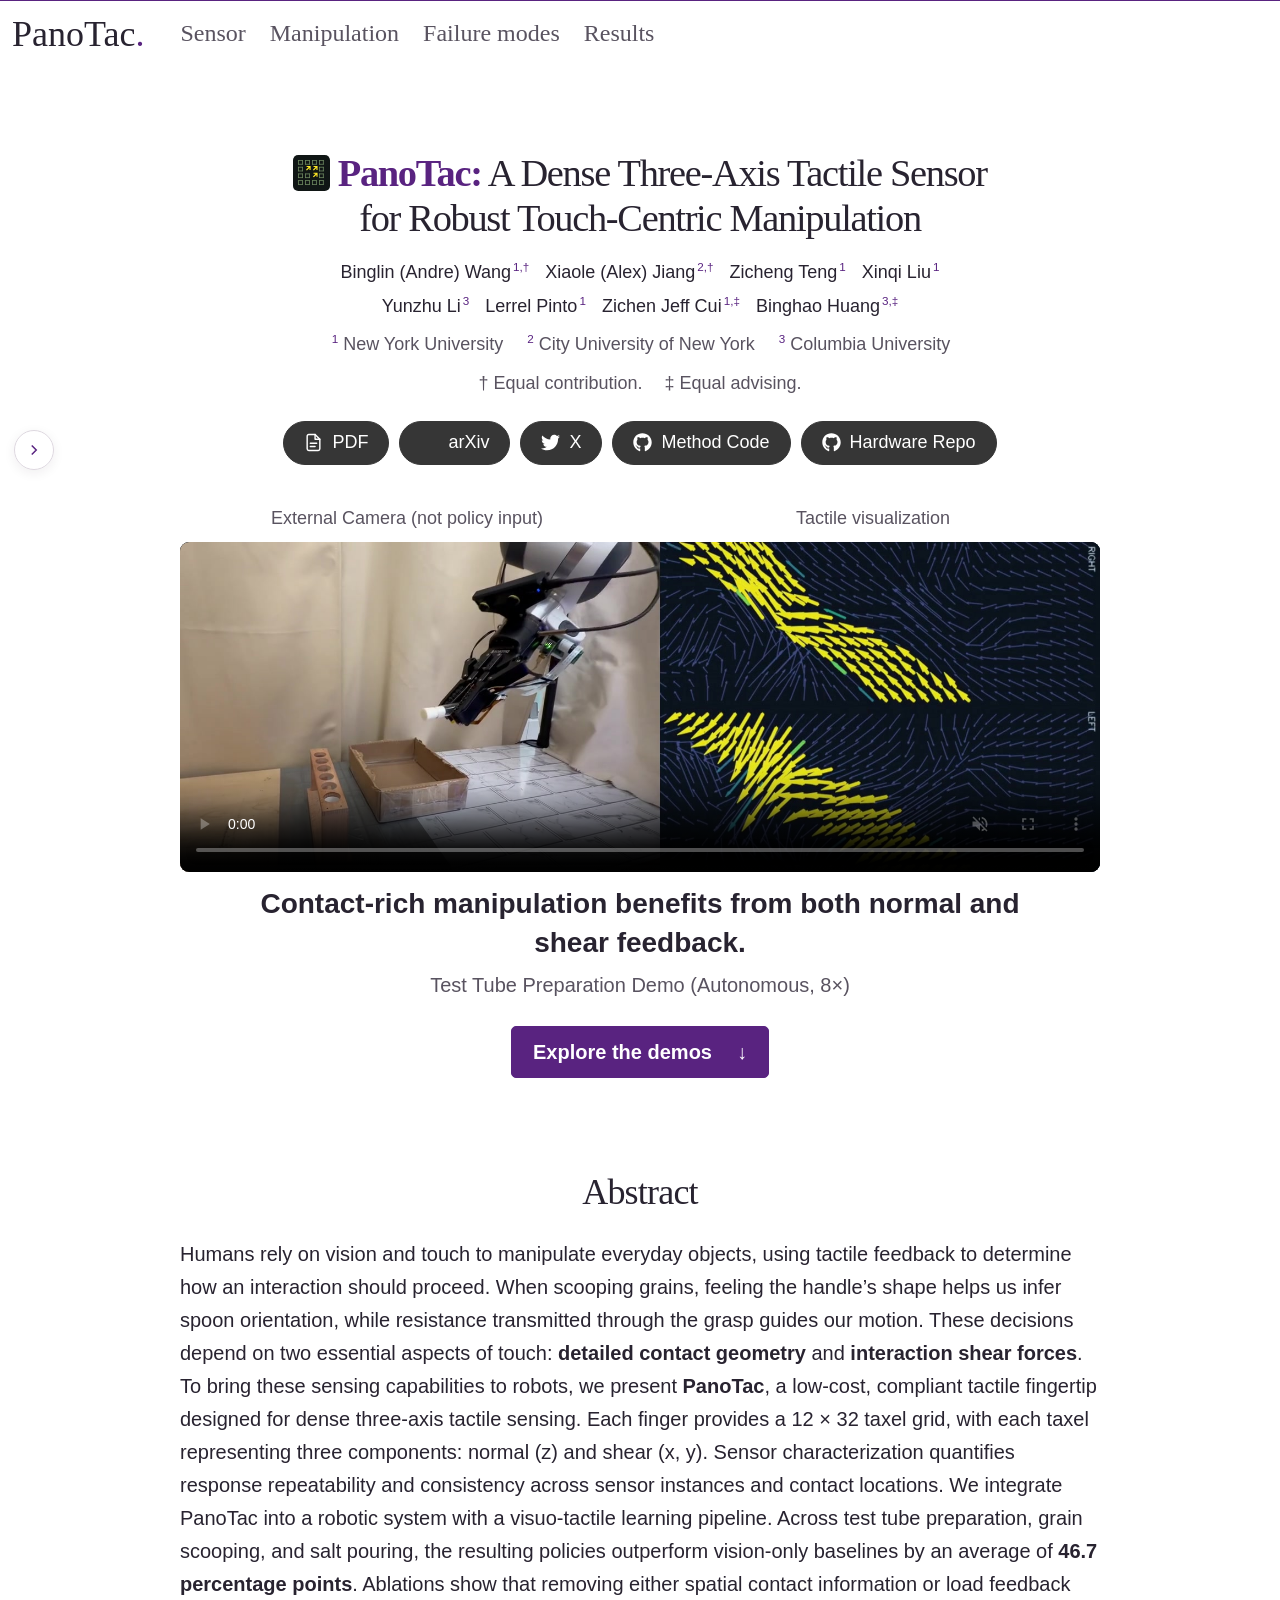
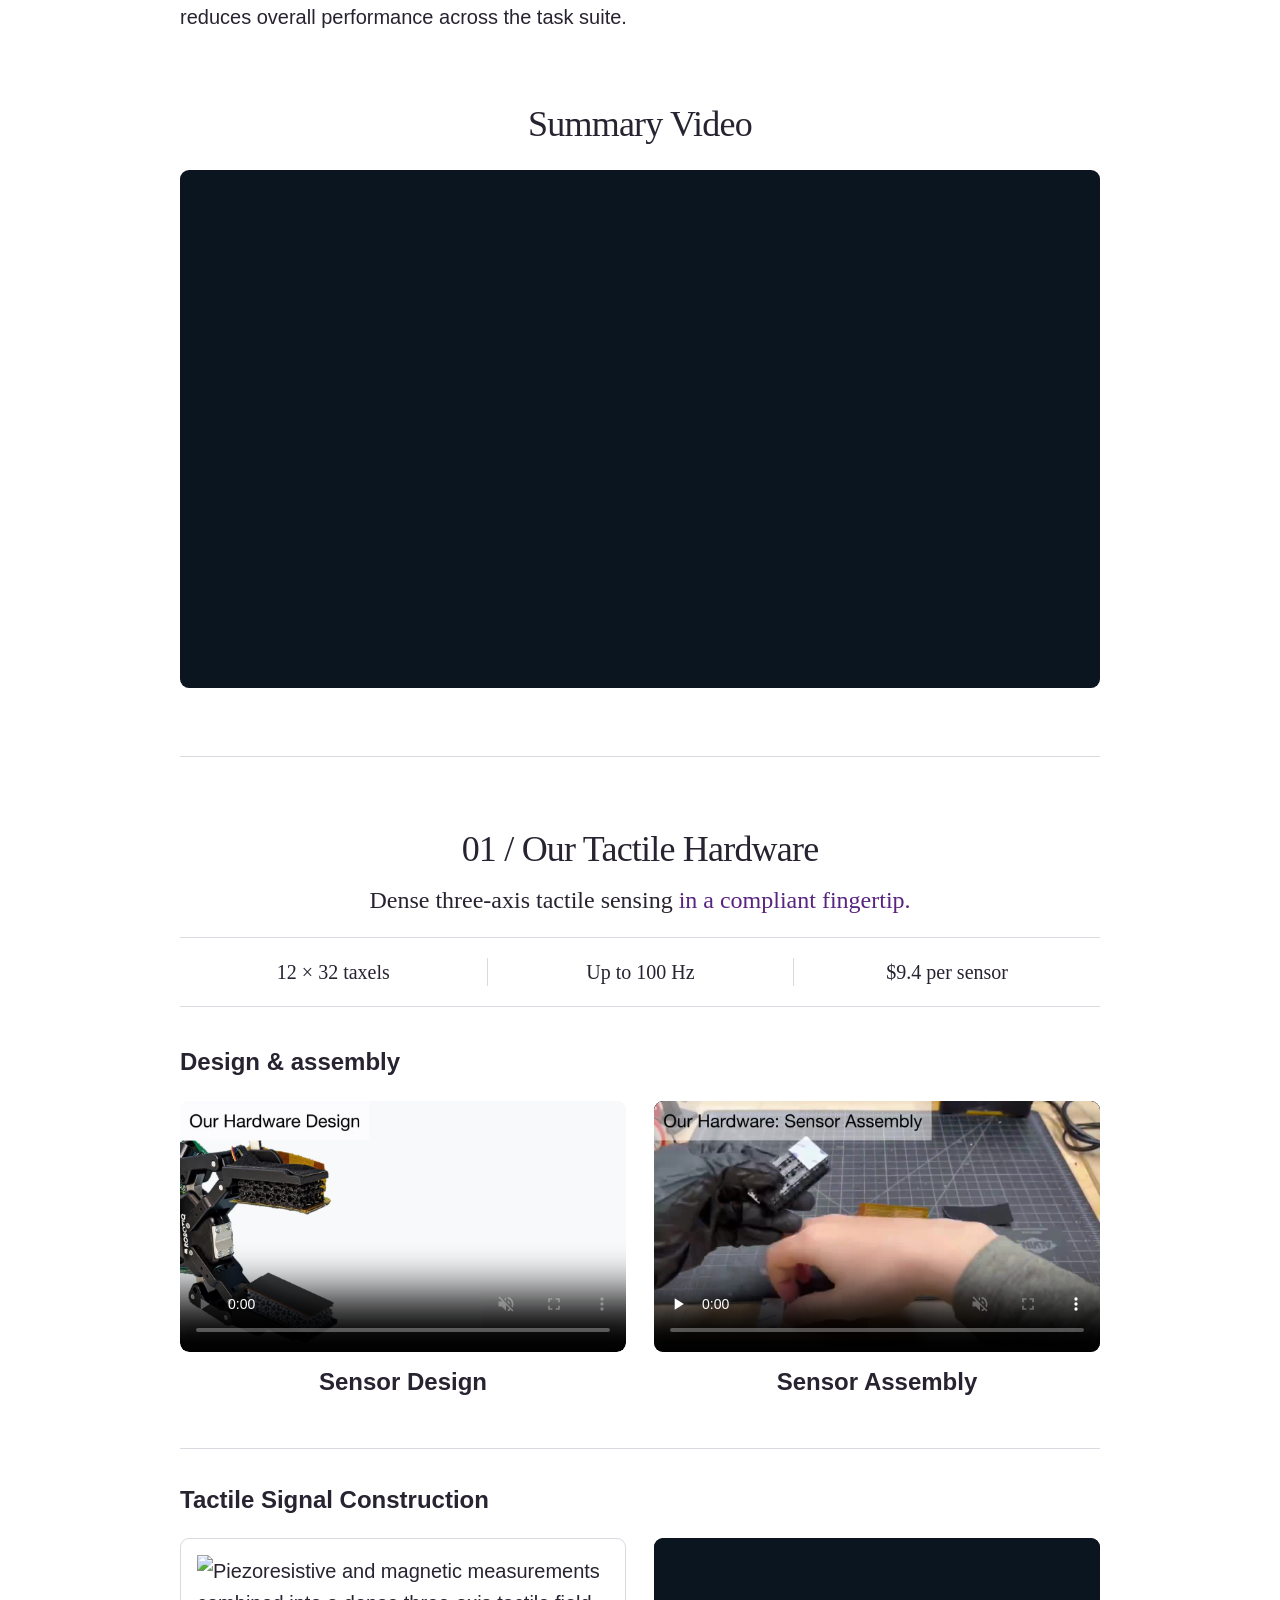
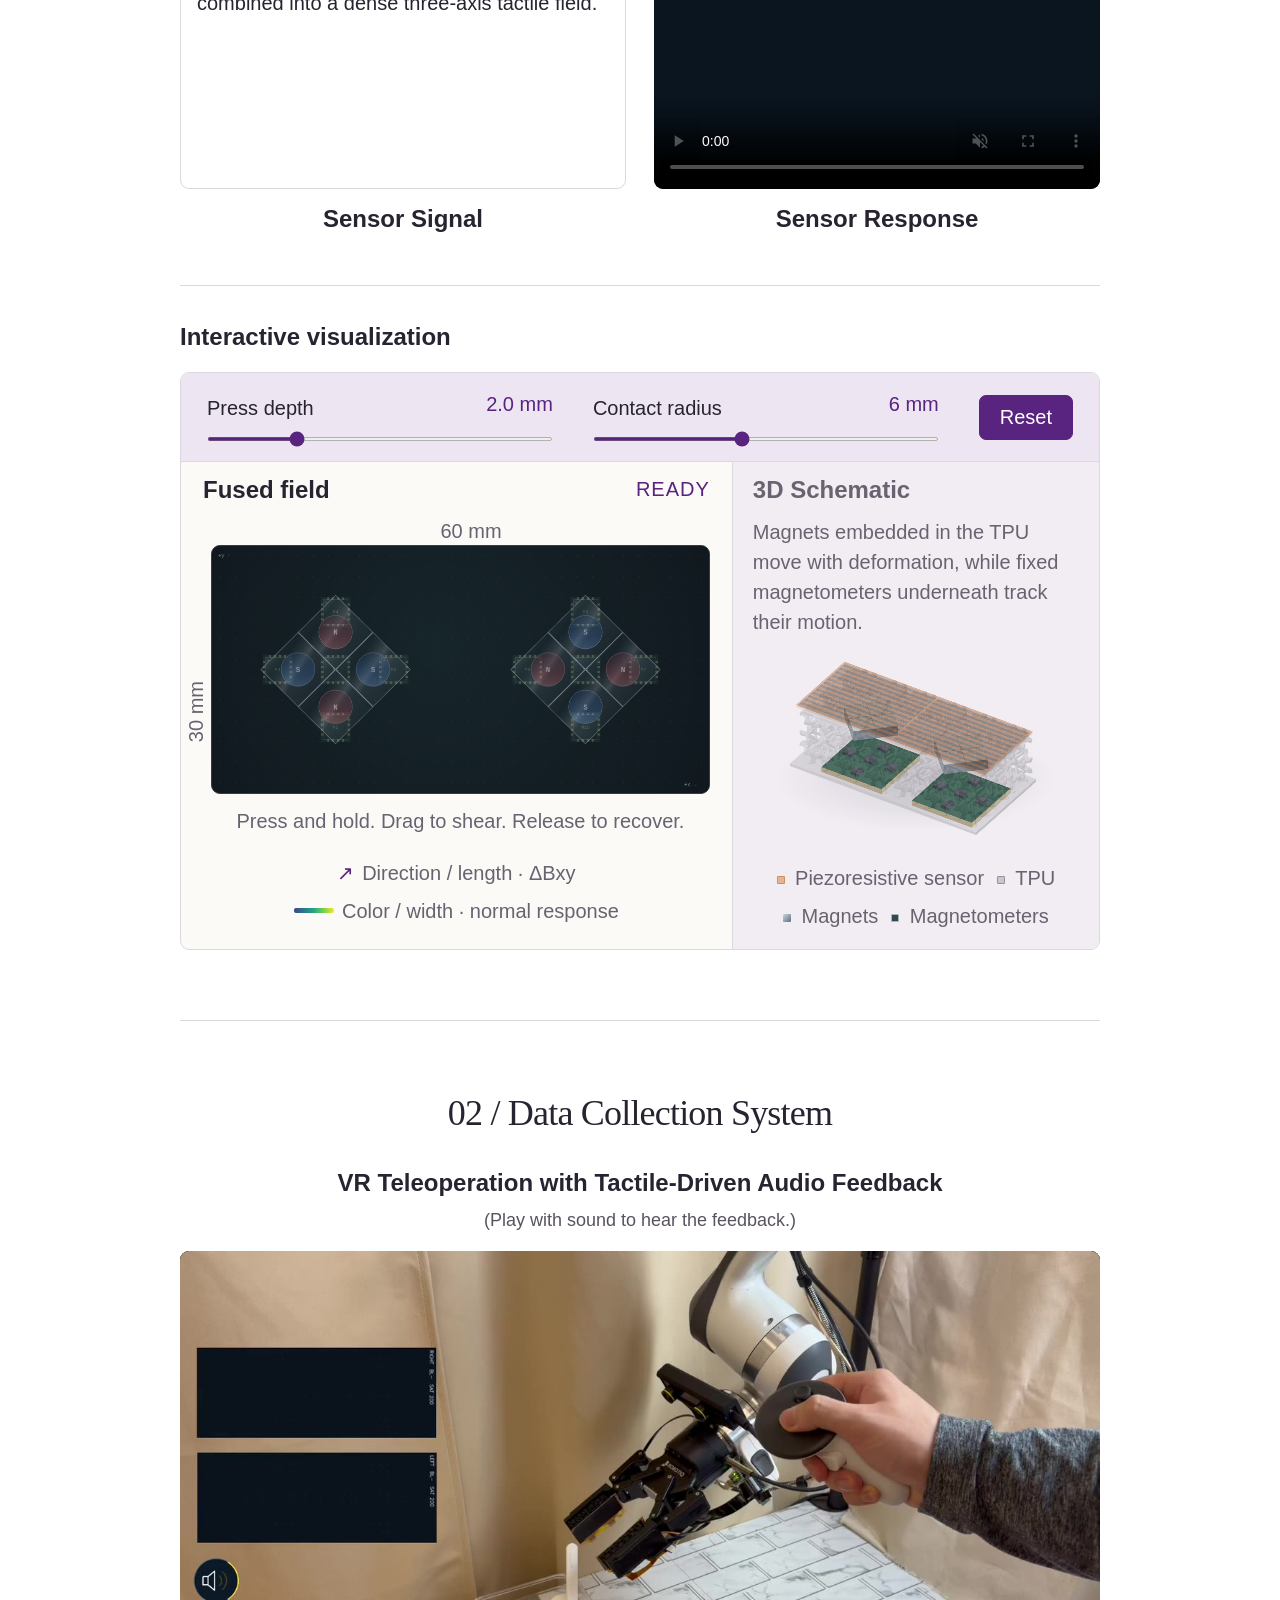
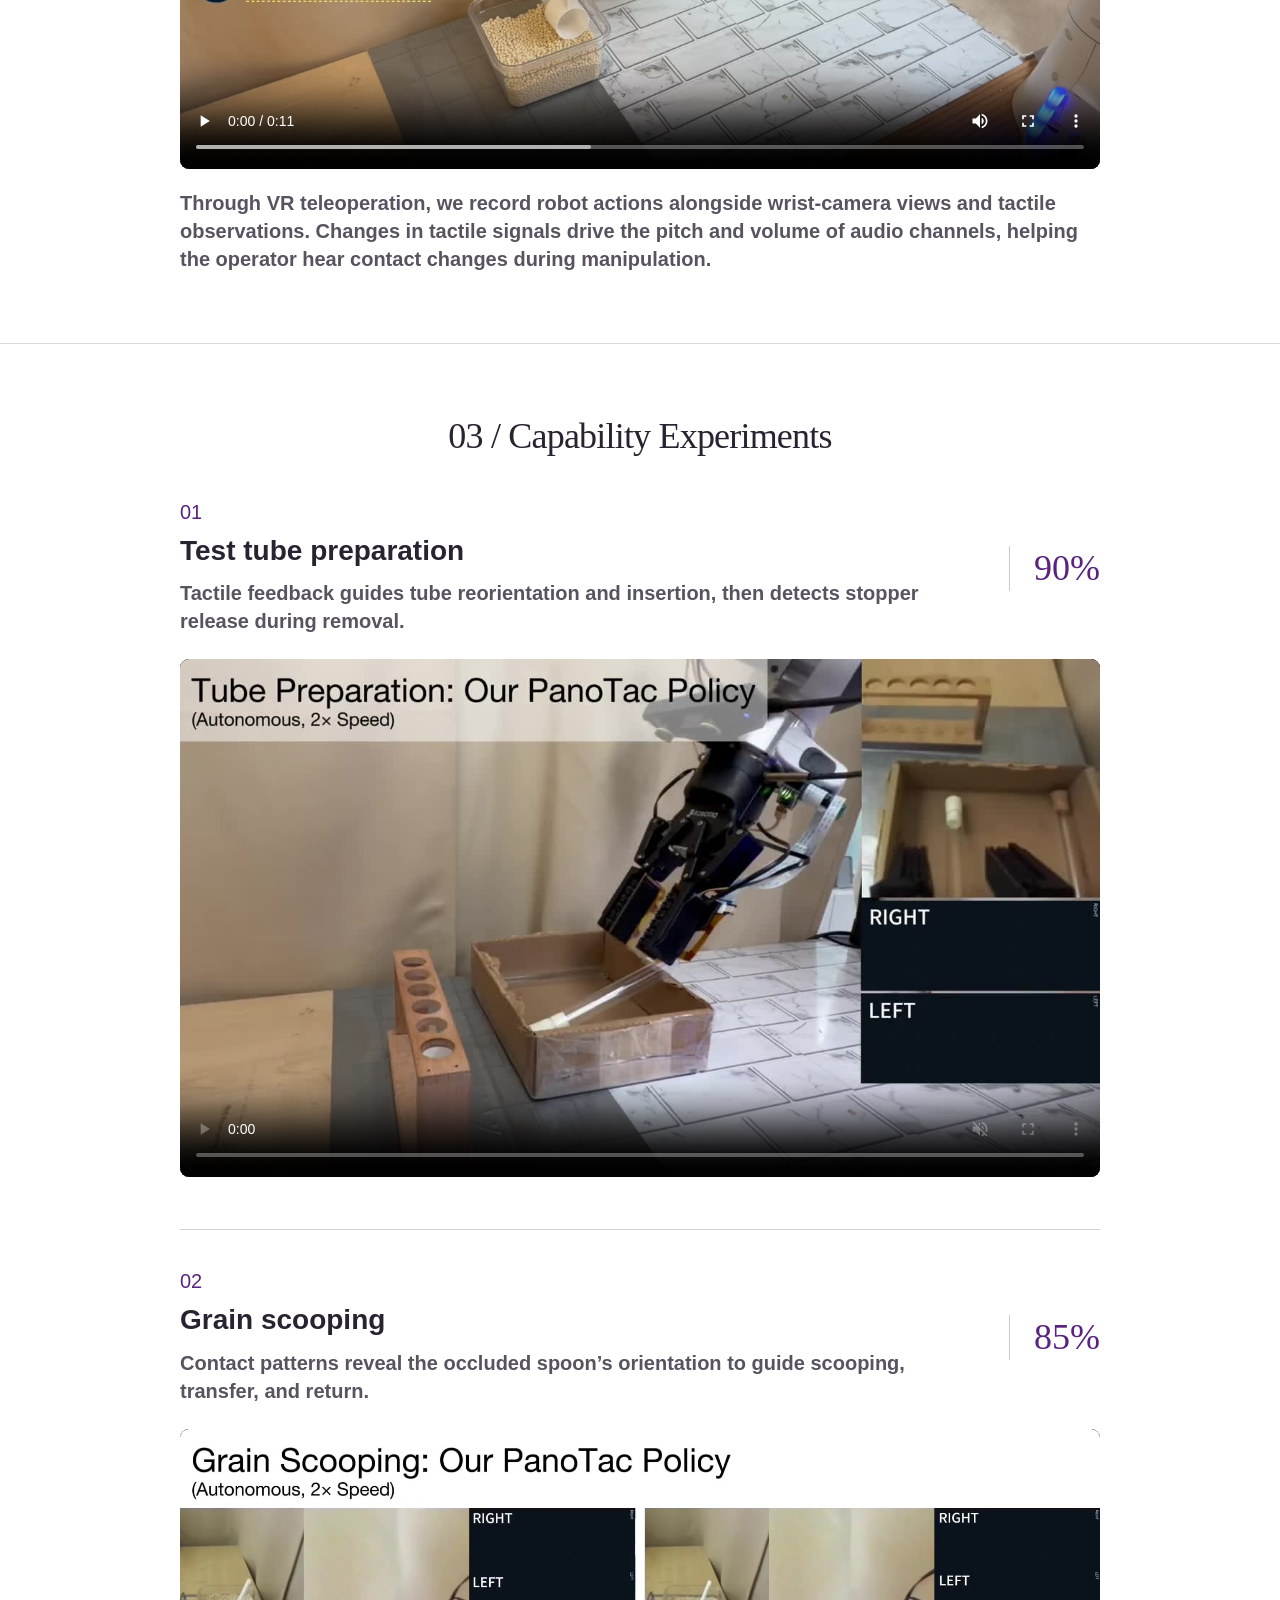
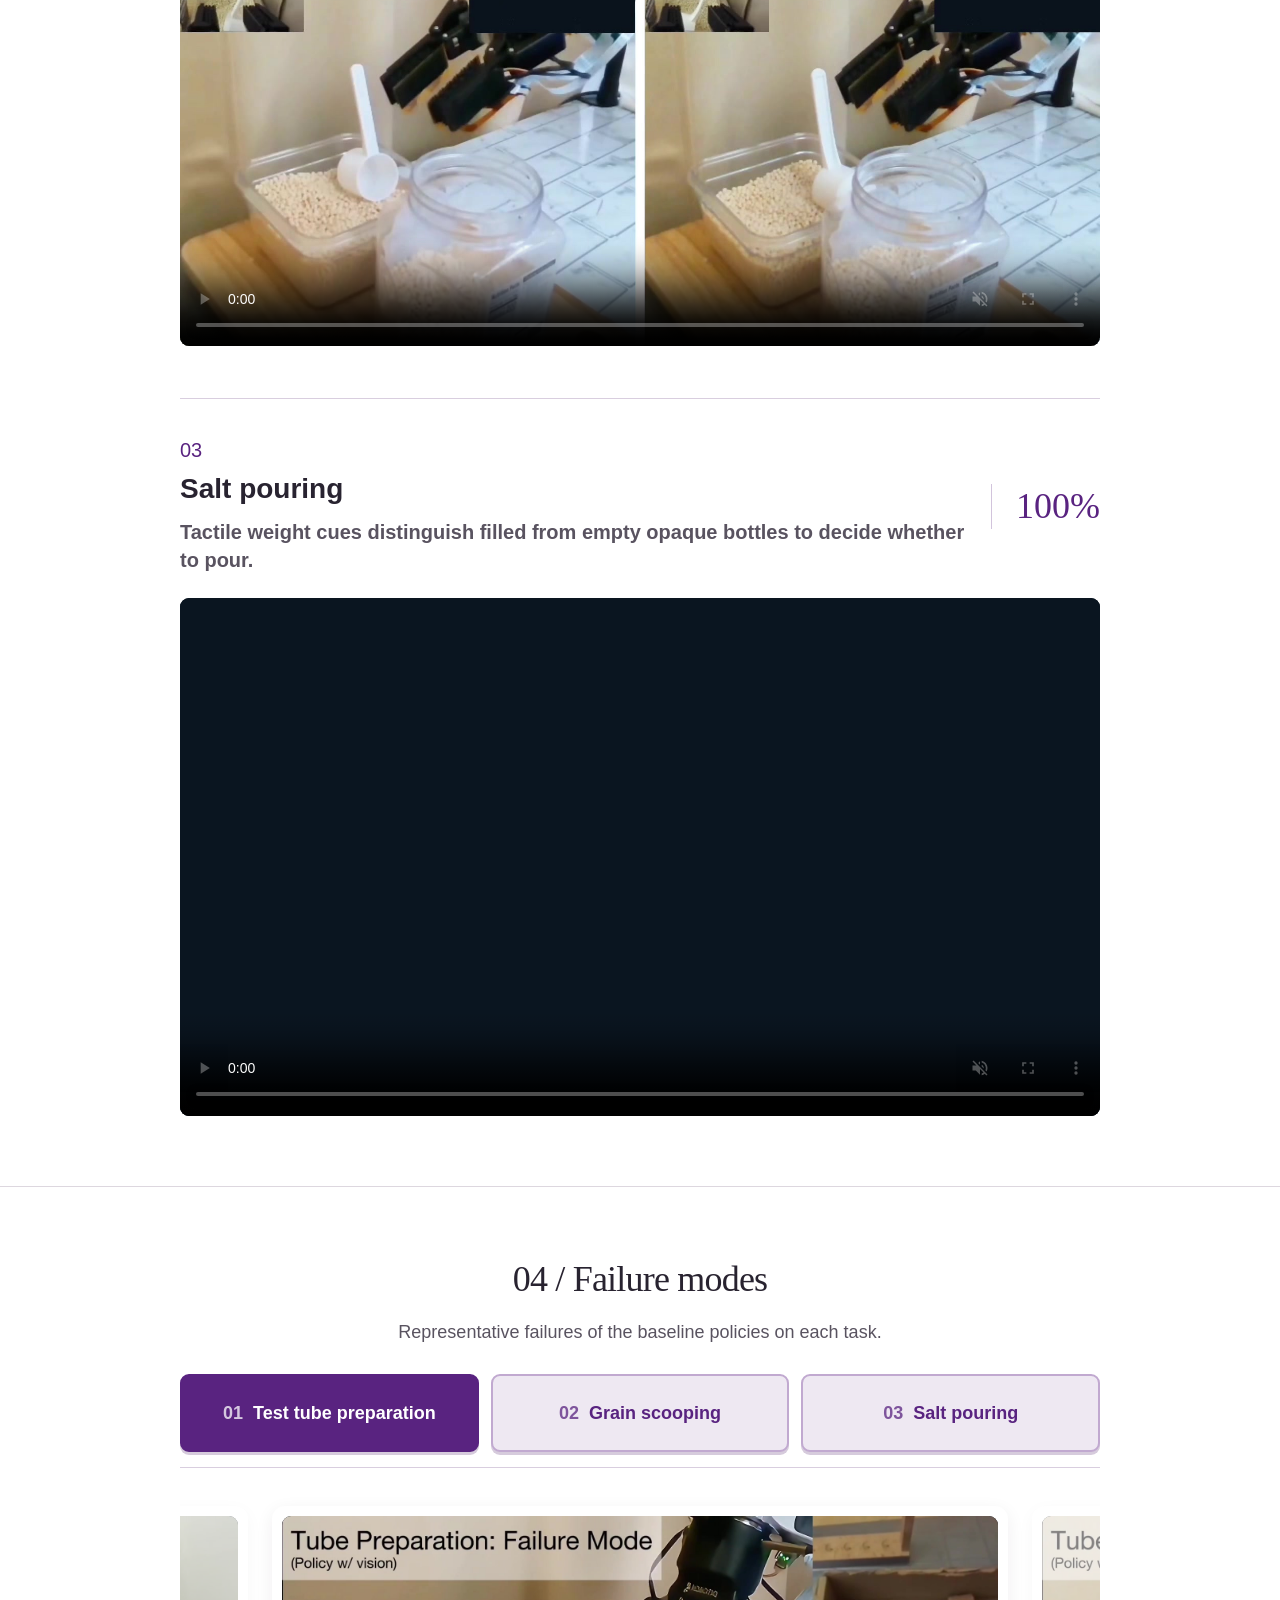
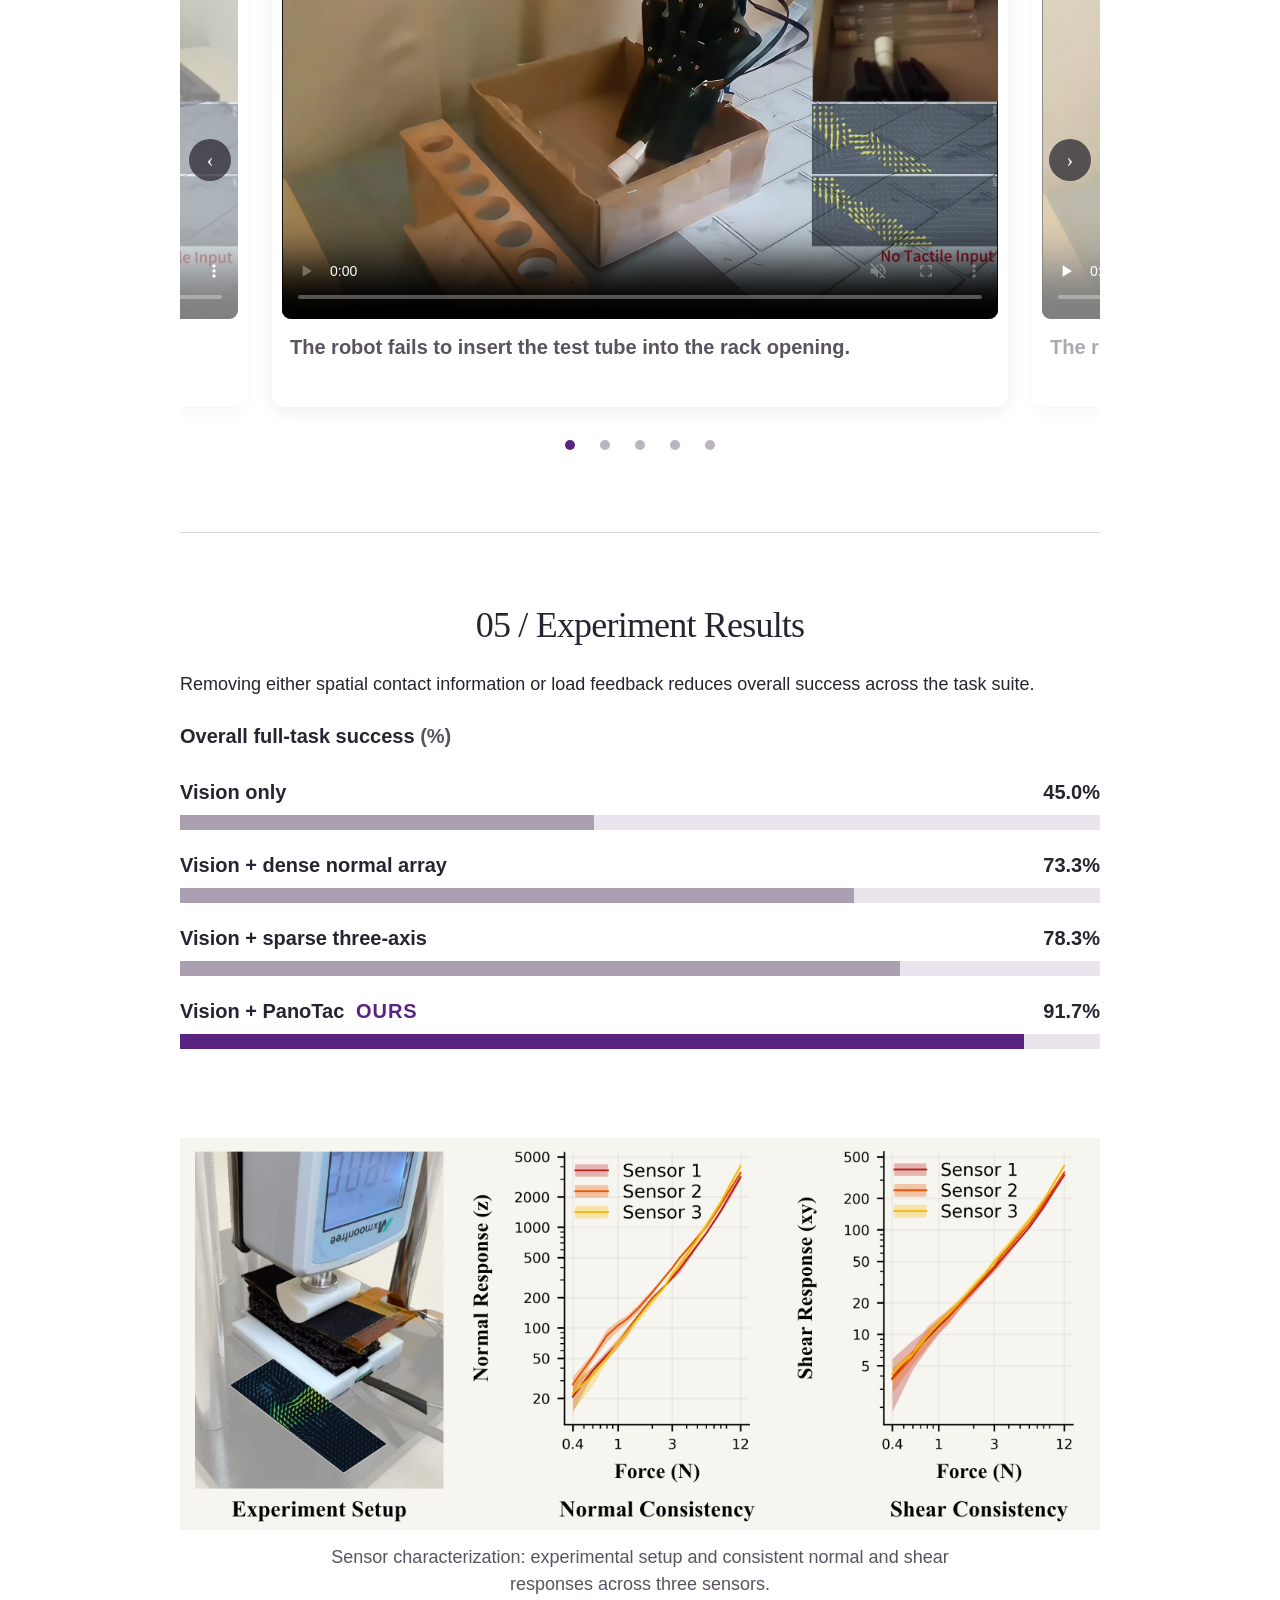
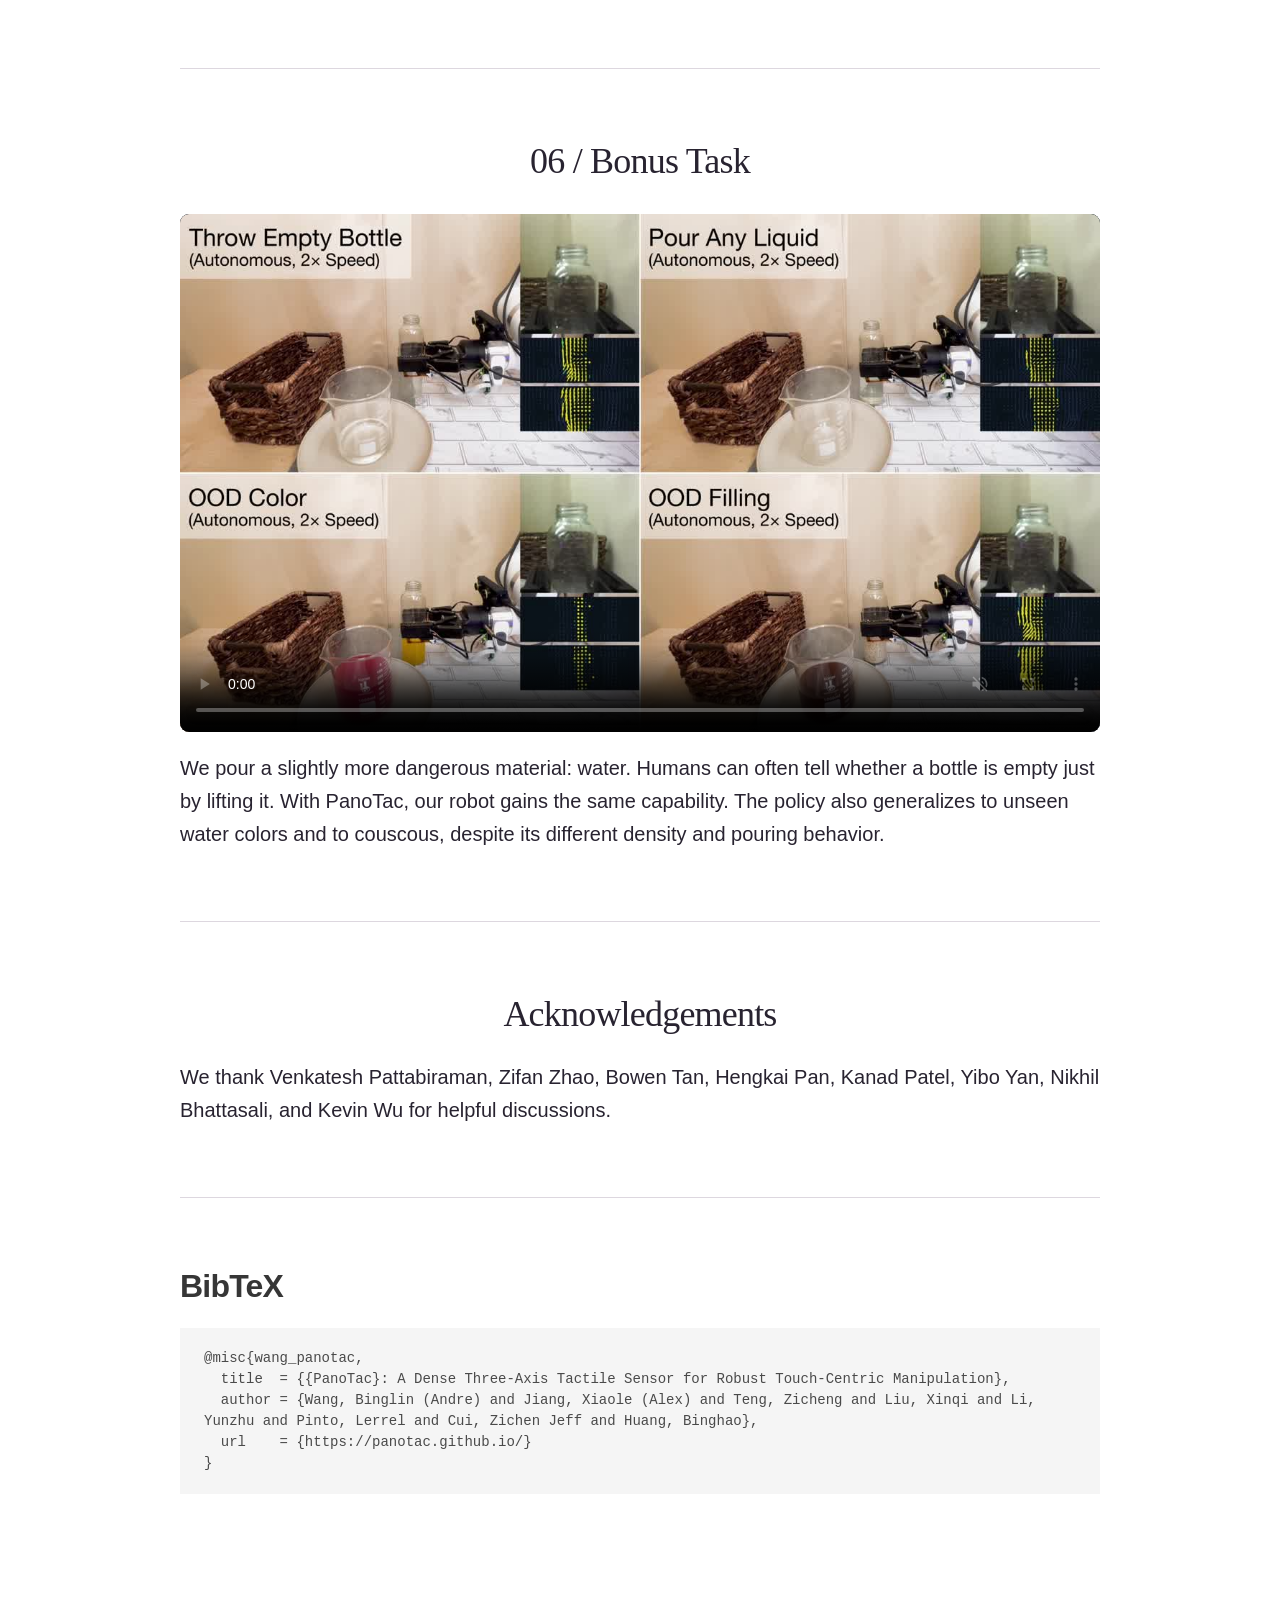
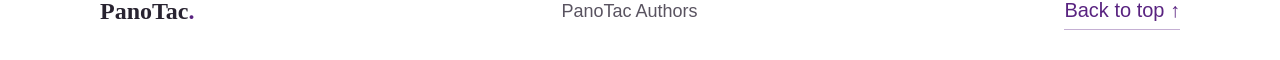
==== index.html @ bde72f95 "Rename Twitter button label to X" ====
<!doctype html>
<html lang="en">
<head>
  <meta charset="utf-8">
  <meta name="viewport" content="width=device-width, initial-scale=1">
  <meta name="description" content="PanoTac is a low-cost, compliant tactile fingertip that combines dense contact geometry with normal and shear feedback for touch-centric robotic manipulation.">
  <meta name="theme-color" content="#ffffff">
  <title>PanoTac — Dense Three-Axis Tactile Sensing</title>
  <link rel="icon" type="image/svg+xml" href="assets/images/panotac-logo.svg?v=grid-arrows-yellow-v2">
  <link rel="icon" type="image/png" sizes="32x32" href="assets/images/panotac-favicon-32.png?v=grid-arrows-yellow-v2">
  <link rel="icon" type="image/png" sizes="16x16" href="assets/images/panotac-favicon-16.png?v=grid-arrows-yellow-v2">
  <link rel="apple-touch-icon" sizes="180x180" href="assets/images/panotac-apple-touch-icon.png?v=grid-arrows-yellow-v2">
  <link rel="stylesheet" href="typography.css?v=paper-title-v3">
<link rel="stylesheet" href="styles.css?v=white-background-v2">
  <script src="script.js?v=carousel-loop-v1" defer></script>
  <link rel="stylesheet" href="https://cdn.jsdelivr.net/gh/jpswalsh/academicons@1/css/academicons.min.css">
  <style>
    .summary-video{padding-bottom:68px}
    .summary-video .section-heading{margin-bottom:23px}
    .summary-video iframe{display:block;width:100%;height:auto;aspect-ratio:1800/1012;border:0;border-radius:inherit}
    @media(max-width:640px){.summary-video{padding-bottom:45px}}
    .collection-video h3{text-align:center}
    .collection-sound-note{display:block;margin-top:7px;text-align:center}
    .sensor-card figcaption{font-size:var(--type-3);font-weight:700;text-align:center;color:var(--ink)}
    .authors a:hover{color:var(--purple);text-decoration:underline;text-underline-offset:3px}
    .acknowledgements-copy{margin-top:24px;line-height:1.65}
  </style>
</head>
<body>
<a class="skip-link" href="#main">Skip to content</a>
<header class="site-header">
  <nav class="nav-shell" aria-label="Main navigation">
    <a class="wordmark" href="#intro">PanoTac<span aria-hidden="true">.</span></a>
    <button class="nav-toggle" type="button" aria-label="Toggle navigation" aria-controls="nav-menu" aria-expanded="false"><span></span><span></span><span></span></button>
    <div class="nav-links" id="nav-menu"><a href="#sensor">Sensor</a><a href="#manipulation">Manipulation</a><a href="#failures">Failure modes</a><a href="#results">Results</a></div>
  </nav>
</header>
<button class="toc-toggle" type="button" aria-controls="page-toc" aria-expanded="false" aria-label="Show table of contents"><svg viewBox="0 0 24 24" width="18" height="18" fill="none" stroke="currentColor" stroke-width="2" aria-hidden="true"><path d="m9 6 6 6-6 6"/></svg></button>
<nav class="page-toc" id="page-toc" aria-label="On this page">
  <p class="toc-heading">On this page</p>
  <ul class="toc-sections">
    <li data-section="intro"><a href="#intro">Overview</a></li>
    <li data-section="summary-video"><a href="#summary-video">Summary Video</a></li>
    <li data-section="sensor"><a href="#sensor">Our Tactile Hardware</a><ul>
      <li><a href="#hardware-build">Design &amp; Assembly</a></li>
      <li><a href="#hardware-feedback">Tactile Signal Construction</a></li>
      <li><a href="#interactive-title">Interactive Visualization</a></li>
    </ul></li>
    <li data-section="data-collection"><a href="#data-collection">Data Collection</a></li>
    <li data-section="manipulation"><a href="#manipulation">Capability Experiments</a><ul>
      <li><a href="#tube-panel">Test Tube Preparation</a></li>
      <li><a href="#grain-panel">Grain Scooping</a></li>
      <li><a href="#salt-panel">Salt Pouring</a></li>
    </ul></li>
    <li data-section="failures"><a href="#failures">Failure Modes</a></li>
    <li data-section="results"><a href="#results">Experiment Results</a></li>
    <li data-section="bonus-task"><a href="#bonus-task">Bonus Task</a></li>
    <li data-section="acknowledgements"><a href="#acknowledgements">Acknowledgements</a></li>
    <li data-section="bibtex"><a href="#bibtex">BibTeX</a></li>
  </ul>
</nav>
<main id="main">
  <section id="intro" class="intro section-shell" aria-labelledby="paper-title">
    <h1 id="paper-title"><span class="paper-title-line"><span class="paper-brand"><img class="paper-title-logo" src="assets/images/panotac-logo.svg?v=grid-arrows-yellow-v2" alt="" width="56" height="56">PanoTac:</span> A Dense Three-Axis Tactile Sensor</span> <span class="paper-title-line">for Robust Touch-Centric Manipulation</span></h1>
    <div class="author-block">
      <p class="authors"><span><a href="https://www.linkedin.com/in/binglin-wang/" target="_blank" rel="noopener noreferrer">Binglin (Andre) Wang</a><sup>1,†</sup></span><span><a href="https://alex-xiaole-jiang.github.io/" target="_blank" rel="noopener noreferrer">Xiaole (Alex) Jiang</a><sup>2,†</sup></span><span><a href="https://zichengteng.github.io/" target="_blank" rel="noopener noreferrer">Zicheng Teng</a><sup>1</sup></span><span><a href="https://lucasliuxinqi.github.io/" target="_blank" rel="noopener noreferrer">Xinqi Liu</a><sup>1</sup></span><span class="author-row-break" aria-hidden="true"></span><span><a href="https://yunzhuli.github.io/" target="_blank" rel="noopener noreferrer">Yunzhu Li</a><sup>3</sup></span><span><a href="https://www.lerrelpinto.com/" target="_blank" rel="noopener noreferrer">Lerrel Pinto</a><sup>1</sup></span><span><a href="https://jeffcui.com/" target="_blank" rel="noopener noreferrer">Zichen Jeff Cui</a><sup>1,‡</sup></span><span><a href="https://binghao-huang.github.io/" target="_blank" rel="noopener noreferrer">Binghao Huang</a><sup>3,‡</sup></span></p>
      <div class="affiliations"><span><sup>1</sup> New York University</span><span><sup>2</sup> City University of New York</span><span><sup>3</sup> Columbia University</span></div>
      <p class="author-notes"><span>† Equal contribution.</span><span>‡ Equal advising.</span></p>
    </div>
    <nav class="paper-resources" aria-label="Paper and code resources">
      <a class="paper-resource" href="assets/papers/panotac.pdf" target="_blank" rel="noopener noreferrer" data-resource="pdf"><svg viewBox="0 0 24 24" fill="none" stroke="currentColor" stroke-width="1.8" stroke-linecap="round" stroke-linejoin="round" aria-hidden="true"><path d="M14 2H6a2 2 0 0 0-2 2v16a2 2 0 0 0 2 2h12a2 2 0 0 0 2-2V8z"/><path d="M14 2v6h6M8 13h8M8 17h6"/></svg><span>PDF</span></a>
      <a class="paper-resource" href="https://arxiv.org/abs/2611.03520" target="_blank" rel="noopener noreferrer" data-resource="arxiv"><i class="ai ai-arxiv" aria-hidden="true"></i><span>arXiv</span></a>
      <span class="paper-resource" role="link" aria-disabled="true" data-resource="twitter" title="Coming soon"><svg class="svg-inline--fa fa-twitter fa-w-16" aria-hidden="true" focusable="false" data-prefix="fab" data-icon="twitter" role="img" xmlns="http://www.w3.org/2000/svg" viewBox="0 0 512 512" data-fa-i2svg=""><path fill="currentColor" d="M459.37 151.716c.325 4.548.325 9.097.325 13.645 0 138.72-105.583 298.558-298.558 298.558-59.452 0-114.68-17.219-161.137-47.106 8.447.974 16.568 1.299 25.34 1.299 49.055 0 94.213-16.568 130.274-44.832-46.132-.975-84.792-31.188-98.112-72.772 6.498.974 12.995 1.624 19.818 1.624 9.421 0 18.843-1.3 27.614-3.573-48.081-9.747-84.143-51.98-84.143-102.985v-1.299c13.969 7.797 30.214 12.67 47.431 13.319-28.264-18.843-46.781-51.005-46.781-87.391 0-19.492 5.197-37.36 14.294-52.954 51.655 63.675 129.3 105.258 216.365 109.807-1.624-7.797-2.599-15.918-2.599-24.04 0-57.828 46.782-104.934 104.934-104.934 30.213 0 57.502 12.67 76.67 33.137 23.715-4.548 46.456-13.32 66.599-25.34-7.798 24.366-24.366 44.833-46.132 57.827 21.117-2.273 41.584-8.122 60.426-16.243-14.292 20.791-32.161 39.308-52.628 54.253z"></path></svg><span>X</span></span>
      <span class="paper-resource" role="link" aria-disabled="true" data-resource="method" title="Coming soon"><svg class="svg-inline--fa fa-github fa-w-16" aria-hidden="true" focusable="false" data-prefix="fab" data-icon="github" role="img" xmlns="http://www.w3.org/2000/svg" viewBox="0 0 496 512" data-fa-i2svg=""><path fill="currentColor" d="M165.9 397.4c0 2-2.3 3.6-5.2 3.6-3.3.3-5.6-1.3-5.6-3.6 0-2 2.3-3.6 5.2-3.6 3-.3 5.6 1.3 5.6 3.6zm-31.1-4.5c-.7 2 1.3 4.3 4.3 4.9 2.6 1 5.6 0 6.2-2s-1.3-4.3-4.3-5.2c-2.6-.7-5.5.3-6.2 2.3zm44.2-1.7c-2.9.7-4.9 2.6-4.6 4.9.3 2 2.9 3.3 5.9 2.6 2.9-.7 4.9-2.6 4.6-4.6-.3-1.9-3-3.2-5.9-2.9zM244.8 8C106.1 8 0 113.3 0 252c0 110.9 69.8 205.8 169.5 239.2 12.8 2.3 17.3-5.6 17.3-12.1 0-6.2-.3-40.4-.3-61.4 0 0-70 15-84.7-29.8 0 0-11.4-29.1-27.8-36.6 0 0-22.9-15.7 1.6-15.4 0 0 24.9 2 38.6 25.8 21.9 38.6 58.6 27.5 72.9 20.9 2.3-16 8.8-27.1 16-33.7-55.9-6.2-112.3-14.3-112.3-110.5 0-27.5 7.6-41.3 23.6-58.9-2.6-6.5-11.1-33.3 2.6-67.9 20.9-6.5 69 27 69 27 20-5.6 41.5-8.5 62.8-8.5s42.8 2.9 62.8 8.5c0 0 48.1-33.6 69-27 13.7 34.7 5.2 61.4 2.6 67.9 16 17.7 25.8 31.5 25.8 58.9 0 96.5-58.9 104.2-114.8 110.5 9.2 7.9 17 22.9 17 46.4 0 33.7-.3 75.4-.3 83.6 0 6.5 4.6 14.4 17.3 12.1C428.2 457.8 496 362.9 496 252 496 113.3 383.5 8 244.8 8zM97.2 352.9c-1.3 1-1 3.3.7 5.2 1.6 1.6 3.9 2.3 5.2 1 1.3-1 1-3.3-.7-5.2-1.6-1.6-3.9-2.3-5.2-1zm-10.8-8.1c-.7 1.3.3 2.9 2.3 3.9 1.6 1 3.6.7 4.3-.7.7-1.3-.3-2.9-2.3-3.9-2-.6-3.6-.3-4.3.7zm32.4 35.6c-1.6 1.3-1 4.3 1.3 6.2 2.3 2.3 5.2 2.6 6.5 1 1.3-1.3.7-4.3-1.3-6.2-2.2-2.3-5.2-2.6-6.5-1zm-11.4-14.7c-1.6 1-1.6 3.6 0 5.9 1.6 2.3 4.3 3.3 5.6 2.3 1.6-1.3 1.6-3.9 0-6.2-1.4-2.3-4-3.3-5.6-2z"></path></svg><span>Method Code</span></span>
      <span class="paper-resource" role="link" aria-disabled="true" data-resource="hardware" title="Coming soon"><svg class="svg-inline--fa fa-github fa-w-16" aria-hidden="true" focusable="false" data-prefix="fab" data-icon="github" role="img" xmlns="http://www.w3.org/2000/svg" viewBox="0 0 496 512" data-fa-i2svg=""><path fill="currentColor" d="M165.9 397.4c0 2-2.3 3.6-5.2 3.6-3.3.3-5.6-1.3-5.6-3.6 0-2 2.3-3.6 5.2-3.6 3-.3 5.6 1.3 5.6 3.6zm-31.1-4.5c-.7 2 1.3 4.3 4.3 4.9 2.6 1 5.6 0 6.2-2s-1.3-4.3-4.3-5.2c-2.6-.7-5.5.3-6.2 2.3zm44.2-1.7c-2.9.7-4.9 2.6-4.6 4.9.3 2 2.9 3.3 5.9 2.6 2.9-.7 4.9-2.6 4.6-4.6-.3-1.9-3-3.2-5.9-2.9zM244.8 8C106.1 8 0 113.3 0 252c0 110.9 69.8 205.8 169.5 239.2 12.8 2.3 17.3-5.6 17.3-12.1 0-6.2-.3-40.4-.3-61.4 0 0-70 15-84.7-29.8 0 0-11.4-29.1-27.8-36.6 0 0-22.9-15.7 1.6-15.4 0 0 24.9 2 38.6 25.8 21.9 38.6 58.6 27.5 72.9 20.9 2.3-16 8.8-27.1 16-33.7-55.9-6.2-112.3-14.3-112.3-110.5 0-27.5 7.6-41.3 23.6-58.9-2.6-6.5-11.1-33.3 2.6-67.9 20.9-6.5 69 27 69 27 20-5.6 41.5-8.5 62.8-8.5s42.8 2.9 62.8 8.5c0 0 48.1-33.6 69-27 13.7 34.7 5.2 61.4 2.6 67.9 16 17.7 25.8 31.5 25.8 58.9 0 96.5-58.9 104.2-114.8 110.5 9.2 7.9 17 22.9 17 46.4 0 33.7-.3 75.4-.3 83.6 0 6.5 4.6 14.4 17.3 12.1C428.2 457.8 496 362.9 496 252 496 113.3 383.5 8 244.8 8zM97.2 352.9c-1.3 1-1 3.3.7 5.2 1.6 1.6 3.9 2.3 5.2 1 1.3-1 1-3.3-.7-5.2-1.6-1.6-3.9-2.3-5.2-1zm-10.8-8.1c-.7 1.3.3 2.9 2.3 3.9 1.6 1 3.6.7 4.3-.7.7-1.3-.3-2.9-2.3-3.9-2-.6-3.6-.3-4.3.7zm32.4 35.6c-1.6 1.3-1 4.3 1.3 6.2 2.3 2.3 5.2 2.6 6.5 1 1.3-1.3.7-4.3-1.3-6.2-2.2-2.3-5.2-2.6-6.5-1zm-11.4-14.7c-1.6 1-1.6 3.6 0 5.9 1.6 2.3 4.3 3.3 5.6 2.3 1.6-1.3 1.6-3.9 0-6.2-1.4-2.3-4-3.3-5.6-2z"></path></svg><span>Hardware Repo</span></span>
    </nav>
    <figure class="hero-figure" aria-labelledby="teaser-intro">
      <div class="teaser-panel-labels"><span>External Camera (not policy input)</span><span>Tactile visualization</span></div>
      <div class="video-frame teaser-video">
        <video id="hero-video" controls muted playsinline preload="metadata" poster="assets/images/teaser-four-rollouts.jpg?v=release-rollout-source2-v5" aria-label="Four consecutive autonomous test tube rollouts at 8× speed, with external phone footage, Right PanoTac on top, and Left PanoTac below" aria-describedby="teaser-caption"><source src="assets/videos/teaser-four-rollouts.mp4?v=speed-8x-v1" type="video/mp4">Your browser does not support video. <a href="assets/videos/teaser-four-rollouts.mp4?v=speed-8x-v1">Download the four-rollout teaser.</a></video>
      </div>
      <figcaption id="teaser-caption"><span id="teaser-intro" class="teaser-intro">Contact-rich manipulation benefits from both normal and shear feedback.</span><span class="teaser-demo-label">Test Tube Preparation Demo (Autonomous, 8×)</span></figcaption>
    </figure>
    <div class="resource-links"><a class="button button-primary" href="#manipulation">Explore the demos <span aria-hidden="true">↓</span></a></div>
  </section>

  <section class="abstract section-shell" aria-labelledby="abstract-title">
    <div class="reading-column"><h2 id="abstract-title">Abstract</h2><p>Humans rely on vision and touch to manipulate everyday objects, using tactile feedback to determine how an interaction should proceed. When scooping grains, feeling the handle’s shape helps us infer spoon orientation, while resistance transmitted through the grasp guides our motion. These decisions depend on two essential aspects of touch: <strong>detailed contact geometry</strong> and <strong>interaction shear forces</strong>. To bring these sensing capabilities to robots, we present <strong>PanoTac</strong>, a low-cost, compliant tactile fingertip designed for dense three-axis tactile sensing. Each finger provides a 12 × 32 taxel grid, with each taxel representing three components: normal (z) and shear (x, y). Sensor characterization quantifies response repeatability and consistency across sensor instances and contact locations. We integrate PanoTac into a robotic system with a visuo-tactile learning pipeline. Across test tube preparation, grain scooping, and salt pouring, the resulting policies outperform vision-only baselines by an average of <strong>46.7 percentage points</strong>. Ablations show that removing either spatial contact information or load feedback reduces overall performance across the task suite.</p></div>
  </section>

  <section id="summary-video" class="summary-video section-shell" aria-labelledby="summary-video-title">
    <div class="section-heading"><h2 id="summary-video-title">Summary Video</h2></div>
    <div class="video-frame">
      <iframe src="https://www.youtube.com/embed/VKDYR6OSkK4?autoplay=0" title="PanoTac — Summary Video" width="1800" height="1012" loading="lazy" allow="accelerometer; clipboard-write; encrypted-media; gyroscope; picture-in-picture; web-share" referrerpolicy="strict-origin-when-cross-origin" allowfullscreen></iframe>
    </div>
  </section>

  <section id="sensor" class="section-shell chapter" aria-labelledby="sensor-title">
    <div class="section-heading"><h2 id="sensor-title">01 / Our Tactile Hardware</h2></div>
    <div class="hardware-overview">
      <p class="hero-statement">Dense three-axis tactile sensing <em>in a compliant fingertip.</em></p>
      <p class="hardware-specs" aria-label="Hardware specifications"><span>12 × 32 taxels</span><span>Up to 100 Hz</span><span>$9.4 per sensor</span></p>
    </div>
    <section class="sensor-group" aria-labelledby="hardware-build"><h3 id="hardware-build">Design &amp; assembly</h3>
      <div class="sensor-grid">
        <figure class="sensor-card"><div class="video-frame light-video"><video controls muted playsinline loop preload="metadata" poster="assets/images/sensor-structure.jpg?v=youtube-v2" aria-label="Sensor design: exploded-view animation"><source src="assets/videos/sensor-structure.mp4?v=youtube-v2" type="video/mp4"></video></div><figcaption><strong>Sensor Design</strong></figcaption></figure>
        <figure class="sensor-card"><div class="video-frame"><video data-manual-play controls muted playsinline preload="none" poster="assets/images/sensor-assembly-v2.jpg?v=youtube-assembly-v3" aria-label="Sensor assembly demonstration"><source src="assets/videos/sensor-assembly-v2.mp4?v=youtube-assembly-v3" type="video/mp4"></video></div><figcaption><strong>Sensor Assembly</strong></figcaption></figure>
      </div>
    </section>
    <section class="sensor-group" aria-labelledby="hardware-feedback"><h3 id="hardware-feedback">Tactile Signal Construction</h3>
      <div class="sensor-grid">
        <figure class="sensor-card"><a class="sensor-image" href="assets/images/three-axis-field.png" target="_blank" rel="noopener" aria-label="Open sensor signal construction at full resolution"><img src="assets/images/three-axis-field.png" alt="Piezoresistive and magnetic measurements combined into a dense three-axis tactile field." loading="lazy"></a><figcaption><strong>Sensor Signal</strong></figcaption></figure>
        <figure class="sensor-card"><div class="video-frame"><video controls muted playsinline preload="metadata" poster="assets/images/sensor-response.jpg" aria-label="Manual contact and tactile signal response"><source src="assets/videos/sensor-response.webm" type="video/webm"><source src="assets/videos/sensor-response.mp4" type="video/mp4"></video></div><figcaption><strong>Sensor Response</strong></figcaption></figure>
      </div>
    </section>
    <div class="hardware-interactive" aria-labelledby="interactive-title">
      <div class="interactive-heading"><h3 id="interactive-title">Interactive visualization</h3></div>
      <iframe id="touch-interactive" src="interactive/touch/?v=white-background-v2" title="Interactive PanoTac tactile field simulation" loading="lazy" height="1000"></iframe>
    </div>
  </section>

  <section id="data-collection" class="section-shell chapter setup-section" aria-labelledby="setup-title">
    <div class="section-heading"><h2 id="setup-title">02 / Data Collection System</h2></div>
    <figure class="collection-video" aria-labelledby="collection-video-title"><h3 id="collection-video-title">VR Teleoperation with Tactile-Driven Audio Feedback <span class="collection-sound-note">(Play with sound to hear the feedback.)</span></h3><div class="video-frame"><video controls playsinline preload="metadata" poster="assets/images/system-overview.jpg?v=trim-5-7s" aria-label="VR teleoperation with tactile-driven audio feedback"><source src="assets/videos/system-overview.webm?v=trim-5-7s" type="video/webm"><source src="assets/videos/system-overview.mp4?v=trim-5-7s" type="video/mp4"></video></div><figcaption><p>Through VR teleoperation, we record robot actions alongside wrist-camera views and tactile observations. Changes in tactile signals drive the pitch and volume of audio channels, helping the operator hear contact changes during manipulation.</p></figcaption></figure>
  </section>

  <section id="manipulation" class="chapter task-section" aria-labelledby="manipulation-title"><div class="section-shell">
    <div class="section-heading"><h2 id="manipulation-title">03 / Capability Experiments</h2></div>
    <article id="tube-panel" class="capability-task" aria-labelledby="tube-title">
      <div class="task-intro"><div><span class="step-number">01</span><h3 id="tube-title">Test tube preparation</h3><p>Tactile feedback guides tube reorientation and insertion, then detects stopper release during removal.</p></div><div class="task-stat"><strong>90<span>%</span></strong></div></div>
      <figure><div class="video-frame"><video controls muted playsinline preload="none" poster="assets/images/task-tube-success.jpg?v=youtube-v2" aria-label="Autonomous test tube preparation at 2× speed"><source src="assets/videos/task-tube-success.mp4?v=youtube-v2" type="video/mp4"></video></div></figure>
    </article>
    <article id="grain-panel" class="capability-task" aria-labelledby="grain-title">
      <div class="task-intro"><div><span class="step-number">02</span><h3 id="grain-title">Grain scooping</h3><p>Contact patterns reveal the occluded spoon’s orientation to guide scooping, transfer, and return.</p></div><div class="task-stat"><strong>85<span>%</span></strong></div></div>
      <figure><div class="video-frame"><video controls muted playsinline preload="none" poster="assets/images/task-grain-success.jpg?v=rollout-v3-20261028" aria-label="Two autonomous grain scooping demonstrations at 2× speed"><source src="assets/videos/task-grain-success.mp4?v=rollout-v3-20261028" type="video/mp4"></video></div></figure>
    </article>
    <article id="salt-panel" class="capability-task" aria-labelledby="salt-title">
      <div class="task-intro"><div><span class="step-number">03</span><h3 id="salt-title">Salt pouring</h3><p>Tactile weight cues distinguish filled from empty opaque bottles to decide whether to pour.</p></div><div class="task-stat"><strong>100<span>%</span></strong></div></div>
      <figure><div class="video-frame"><video controls muted playsinline preload="none" poster="assets/images/task-salt-success.jpg" aria-label="Autonomous salt pouring and empty bottle disposal at 2× speed"><source src="assets/videos/task-salt-success.webm" type="video/webm"><source src="assets/videos/task-salt-success.mp4" type="video/mp4"></video></div></figure>
    </article>
  </div></section>



  <section id="failures" class="chapter failure-section" aria-labelledby="failures-title"><div class="section-shell"><div class="section-heading"><h2 id="failures-title">04 / Failure modes</h2><p class="section-deck">Representative failures of the baseline policies on each task.</p></div>
    <div class="tabs task-tabs" role="tablist" aria-label="Failure modes by task" data-tabs="failures"><button id="failure-tube-tab" type="button" role="tab" aria-selected="true" aria-controls="failure-tube-panel" data-panel="failure-tube-panel"><span class="tab-number">01</span> Test tube preparation</button><button id="failure-grain-tab" type="button" role="tab" aria-selected="false" aria-controls="failure-grain-panel" data-panel="failure-grain-panel" tabindex="-1"><span class="tab-number">02</span> Grain scooping</button><button id="failure-salt-tab" type="button" role="tab" aria-selected="false" aria-controls="failure-salt-panel" data-panel="failure-salt-panel" tabindex="-1"><span class="tab-number">03</span> Salt pouring</button></div>
    <div id="failure-tube-panel" class="tab-panel" role="tabpanel" aria-labelledby="failure-tube-tab">
<div class="failure-carousel" data-carousel role="region" aria-roledescription="carousel" aria-labelledby="failure-tube-tab"><div class="carousel-window"><div class="carousel-track" id="failure-tube-track" tabindex="0" aria-label="Test tube preparation failure videos">
<div class="carousel-slide" role="group" aria-roledescription="slide" aria-label="1 of 5"><div class="video-frame"><video controls muted playsinline preload="none" poster="assets/images/task1_vis_insert_fail.jpg?v=4" aria-label="Test tube preparation: Insertion failure, Vision only"><source src="assets/videos/task1_vis_insert_fail.mp4?v=youtube-20261103" type="video/mp4">Your browser does not support video. <a href="assets/videos/task1_vis_insert_fail.mp4?v=youtube-20261103">Download this failure case.</a></video></div><p class="failure-description">The robot fails to insert the test tube into the rack opening.</p></div>
<div class="carousel-slide" role="group" aria-roledescription="slide" aria-label="2 of 5"><div class="video-frame"><video controls muted playsinline preload="none" poster="assets/images/task1_vis_early_lift.jpg?v=4" aria-label="Test tube preparation: Lifting before release, Vision only"><source src="assets/videos/task1_vis_early_lift.mp4?v=youtube-20261103" type="video/mp4">Your browser does not support video. <a href="assets/videos/task1_vis_early_lift.mp4?v=youtube-20261103">Download this failure case.</a></video></div><p class="failure-description">The robot lifts the tube before the stopper has been released.</p></div>
<div class="carousel-slide" role="group" aria-roledescription="slide" aria-label="3 of 5"><div class="video-frame"><video controls muted playsinline preload="none" poster="assets/images/task1_vis_slip_due_to_early_lifting.jpg?v=4" aria-label="Test tube preparation: Slipping during early lifting, Vision only"><source src="assets/videos/task1_vis_slip_due_to_early_lifting.mp4?v=youtube-20261103" type="video/mp4">Your browser does not support video. <a href="assets/videos/task1_vis_slip_due_to_early_lifting.mp4?v=youtube-20261103">Download this failure case.</a></video></div><p class="failure-description">The tube slips from the grasp as the robot lifts it too early.</p></div>
<div class="carousel-slide" role="group" aria-roledescription="slide" aria-label="4 of 5"><div class="video-frame"><video controls muted playsinline preload="none" poster="assets/images/task1_fxt_wiggle_indef.jpg?v=4" aria-label="Test tube preparation: Continued wiggling, Vision + dense normal array"><source src="assets/videos/task1_fxt_wiggle_indef.mp4?v=4" type="video/mp4">Your browser does not support video. <a href="assets/videos/task1_fxt_wiggle_indef.mp4?v=4">Download this failure case.</a></video></div><p class="failure-description">The robot continues wiggling even after the stopper has been released.</p></div>
<div class="carousel-slide" role="group" aria-roledescription="slide" aria-label="5 of 5"><div class="video-frame"><video controls muted playsinline preload="none" poster="assets/images/task1_fxt_stopper_fell_off_when_wiggling.jpg?v=4" aria-label="Test tube preparation: Stopper falls off during wiggling, Vision + dense normal array"><source src="assets/videos/task1_fxt_stopper_fell_off_when_wiggling.mp4?v=youtube-20261103" type="video/mp4">Your browser does not support video. <a href="assets/videos/task1_fxt_stopper_fell_off_when_wiggling.mp4?v=youtube-20261103">Download this failure case.</a></video></div><p class="failure-description">The stopper falls off during wiggling rather than being removed in a controlled motion.</p></div>
</div><button type="button" class="carousel-arrow carousel-prev" aria-label="Previous test tube preparation failure video" aria-controls="failure-tube-track">‹</button><button type="button" class="carousel-arrow carousel-next" aria-label="Next test tube preparation failure video" aria-controls="failure-tube-track">›</button></div><div class="carousel-dots" role="group" aria-label="Choose test tube preparation failure video">
<button type="button" aria-label="Show video 1 of 5" aria-controls="failure-tube-track" data-slide="0" aria-current="true"></button>
<button type="button" aria-label="Show video 2 of 5" aria-controls="failure-tube-track" data-slide="1"></button>
<button type="button" aria-label="Show video 3 of 5" aria-controls="failure-tube-track" data-slide="2"></button>
<button type="button" aria-label="Show video 4 of 5" aria-controls="failure-tube-track" data-slide="3"></button>
<button type="button" aria-label="Show video 5 of 5" aria-controls="failure-tube-track" data-slide="4"></button>
</div></div>
    </div>
    <div id="failure-grain-panel" class="tab-panel" role="tabpanel" aria-labelledby="failure-grain-tab">
<div class="failure-carousel" data-carousel role="region" aria-roledescription="carousel" aria-labelledby="failure-grain-tab"><div class="carousel-window"><div class="carousel-track" id="failure-grain-track" tabindex="0" aria-label="Grain scooping failure videos">
<div class="carousel-slide" role="group" aria-roledescription="slide" aria-label="1 of 4"><div class="video-frame"><video controls muted playsinline preload="none" poster="assets/images/task3_vis_orient.jpg?v=4" aria-label="Grain scooping: The robot attempts to scoop with the spoon facing the wrong direction."><source src="assets/videos/task3_vis_orient.mp4?v=youtube-20261103" type="video/mp4">Your browser does not support video. <a href="assets/videos/task3_vis_orient.mp4?v=youtube-20261103">Download this failure case.</a></video></div><p class="failure-description">The robot attempts to scoop with the spoon facing the wrong direction.</p></div>
<div class="carousel-slide" role="group" aria-roledescription="slide" aria-label="2 of 4"><div class="video-frame"><video controls muted playsinline preload="none" poster="assets/images/task3_efs_scoop_2.jpg?v=4" aria-label="Grain scooping: The robot moves the spoon through the grains but fails to scoop them up."><source src="assets/videos/task3_efs_scoop_2.mp4?v=youtube-20261103" type="video/mp4">Your browser does not support video. <a href="assets/videos/task3_efs_scoop_2.mp4?v=youtube-20261103">Download this failure case.</a></video></div><p class="failure-description">The robot moves the spoon through the grains but fails to scoop them up.</p></div>
<div class="carousel-slide" role="group" aria-roledescription="slide" aria-label="3 of 4"><div class="video-frame"><video controls muted playsinline preload="none" poster="assets/images/task3_efs_pour_2.jpg?v=4" aria-label="Grain scooping: The robot skips pouring into the jar and returns the filled spoon to the tray."><source src="assets/videos/task3_efs_pour_2.mp4?v=youtube-20261103" type="video/mp4">Your browser does not support video. <a href="assets/videos/task3_efs_pour_2.mp4?v=youtube-20261103">Download this failure case.</a></video></div><p class="failure-description">The robot skips pouring into the jar and returns the filled spoon to the tray.</p></div>
<div class="carousel-slide" role="group" aria-roledescription="slide" aria-label="4 of 4"><div class="video-frame"><video controls muted playsinline preload="none" poster="assets/images/task3_efs_return_2.jpg?v=4" aria-label="Grain scooping: The spoon catches on the jar during the return motion, dragging the jar over."><source src="assets/videos/task3_efs_return_2.mp4?v=youtube-20261103" type="video/mp4">Your browser does not support video. <a href="assets/videos/task3_efs_return_2.mp4?v=youtube-20261103">Download this failure case.</a></video></div><p class="failure-description">The spoon catches on the jar during the return motion, dragging the jar over.</p></div>
</div><button type="button" class="carousel-arrow carousel-prev" aria-label="Previous grain scooping failure video" aria-controls="failure-grain-track">‹</button><button type="button" class="carousel-arrow carousel-next" aria-label="Next grain scooping failure video" aria-controls="failure-grain-track">›</button></div><div class="carousel-dots" role="group" aria-label="Choose grain scooping failure video">
<button type="button" aria-label="Show video 1 of 4" aria-controls="failure-grain-track" data-slide="0" aria-current="true"></button>
<button type="button" aria-label="Show video 2 of 4" aria-controls="failure-grain-track" data-slide="1"></button>
<button type="button" aria-label="Show video 3 of 4" aria-controls="failure-grain-track" data-slide="2"></button>
<button type="button" aria-label="Show video 4 of 4" aria-controls="failure-grain-track" data-slide="3"></button>
</div></div>
    </div>
    <div id="failure-salt-panel" class="tab-panel" role="tabpanel" aria-labelledby="failure-salt-tab">
<div class="failure-carousel" data-carousel role="region" aria-roledescription="carousel" aria-labelledby="failure-salt-tab"><div class="carousel-window"><div class="carousel-track" id="failure-salt-track" tabindex="0" aria-label="Salt pouring failure videos">
<div class="carousel-slide" role="group" aria-roledescription="slide" aria-label="1 of 4"><div class="video-frame"><video controls muted playsinline preload="none" poster="assets/images/failure-task3_f1.jpg" aria-label="Salt pouring: Discarding a filled bottle, Vision only"><source src="assets/videos/failure-task3_f1.webm" type="video/webm"><source src="assets/videos/failure-task3_f1.mp4" type="video/mp4">Your browser does not support video. <a href="assets/videos/failure-task3_f1.mp4">Download this failure case.</a></video></div><p class="failure-description">The robot discards a bottle that still contains salt.</p></div>
<div class="carousel-slide" role="group" aria-roledescription="slide" aria-label="2 of 4"><div class="video-frame"><video controls muted playsinline preload="none" poster="assets/images/failure-task3_f2.jpg" aria-label="Salt pouring: Not discarding an empty bottle, Vision only"><source src="assets/videos/failure-task3_f2.webm" type="video/webm"><source src="assets/videos/failure-task3_f2.mp4" type="video/mp4">Your browser does not support video. <a href="assets/videos/failure-task3_f2.mp4">Download this failure case.</a></video></div><p class="failure-description">The robot fails to discard the bottle after it is empty.</p></div>
<div class="carousel-slide" role="group" aria-roledescription="slide" aria-label="3 of 4"><div class="video-frame"><video controls muted playsinline preload="none" poster="assets/images/failure-task3_f3.jpg" aria-label="Salt pouring: Incomplete pour"><source src="assets/videos/failure-task3_f3.mp4" type="video/mp4">Your browser does not support video. <a href="assets/videos/failure-task3_f3.mp4">Download this failure case.</a></video></div><p class="failure-description">The robot stops pouring before all of the salt has left the bottle.</p></div>
<div class="carousel-slide" role="group" aria-roledescription="slide" aria-label="4 of 4"><div class="video-frame"><video controls muted playsinline preload="none" poster="assets/images/failure-task3_f4.jpg" aria-label="Salt pouring: Pouring an empty bottle"><source src="assets/videos/failure-task3_f4.mp4" type="video/mp4">Your browser does not support video. <a href="assets/videos/failure-task3_f4.mp4">Download this failure case.</a></video></div><p class="failure-description">The robot attempts to pour from an empty bottle instead of discarding it.</p></div>
</div><button type="button" class="carousel-arrow carousel-prev" aria-label="Previous salt pouring failure video" aria-controls="failure-salt-track">‹</button><button type="button" class="carousel-arrow carousel-next" aria-label="Next salt pouring failure video" aria-controls="failure-salt-track">›</button></div><div class="carousel-dots" role="group" aria-label="Choose salt pouring failure video">
<button type="button" aria-label="Show video 1 of 4" aria-controls="failure-salt-track" data-slide="0" aria-current="true"></button>
<button type="button" aria-label="Show video 2 of 4" aria-controls="failure-salt-track" data-slide="1"></button>
<button type="button" aria-label="Show video 3 of 4" aria-controls="failure-salt-track" data-slide="2"></button>
<button type="button" aria-label="Show video 4 of 4" aria-controls="failure-salt-track" data-slide="3"></button>
</div></div>
    </div>
  </div></section>

  <section id="results" class="section-shell chapter" aria-labelledby="results-title"><div class="section-heading"><h2 id="results-title">05 / Experiment Results</h2><p class="section-deck">Removing either spatial contact information or load feedback reduces overall success across the task suite.</p></div>
    <div class="results-layout"><figure class="bar-chart"><figcaption>Overall full-task success <span>(%)</span></figcaption><div class="bar-row"><div class="bar-heading"><span>Vision only</span><strong>45.0%</strong></div><div class="bar-track"><div class="bar" style="width:45.0%"></div></div></div><div class="bar-row"><div class="bar-heading"><span>Vision + dense normal array</span><strong>73.3%</strong></div><div class="bar-track"><div class="bar" style="width:73.3%"></div></div></div><div class="bar-row"><div class="bar-heading"><span>Vision + sparse three-axis</span><strong>78.3%</strong></div><div class="bar-track"><div class="bar" style="width:78.3%"></div></div></div><div class="bar-row ours"><div class="bar-heading"><span>Vision + PanoTac <small>Ours</small></span><strong>91.7%</strong></div><div class="bar-track"><div class="bar" style="width:91.7%"></div></div></div></figure></div>
  </section>



  <section id="characterization" class="section-shell characterization-section" aria-label="Sensor characterization">
    <figure class="signal-figure"><img src="assets/images/signal-construction.png?v=arxiv-figure-v7" alt="Indentation experiment setup and normal and shear response curves comparing three PanoTac sensors." loading="lazy"><figcaption>Sensor characterization: experimental setup and consistent normal and shear responses across three sensors.</figcaption></figure>
  </section>
  <section id="bonus-task" class="section-shell chapter" aria-labelledby="bonus-title">
    <div class="section-heading"><h2 id="bonus-title">06 / Bonus Task</h2></div>
    <figure class="bonus-video">
      <div class="video-frame"><video controls muted loop playsinline preload="metadata" poster="assets/images/bonus-task.jpg" aria-label="PanoTac bonus task: pouring water of unseen colors and couscous"><source src="assets/videos/bonus-task.mp4?v=seek-v2" type="video/mp4"></video></div>
      <figcaption>We pour a slightly more dangerous material: water. Humans can often tell whether a bottle is empty just by lifting it. With PanoTac, our robot gains the same capability. The policy also generalizes to unseen water colors and to couscous, despite its different density and pouring behavior.</figcaption>
    </figure>
  </section>
  <section id="acknowledgements" class="section-shell chapter" aria-labelledby="acknowledgements-title">
    <div class="section-heading"><h2 id="acknowledgements-title">Acknowledgements</h2></div>
    <div class="acknowledgements-copy">
      <p>We thank Venkatesh Pattabiraman, Zifan Zhao, Bowen Tan, Hengkai Pan, Kanad Patel, Yibo Yan, Nikhil Bhattasali, and Kevin Wu for helpful discussions.</p>
    </div>
  </section>
  <section id="bibtex" class="section-shell chapter" aria-labelledby="bibtex-title">
    <div class="section-heading"><h2 id="bibtex-title">BibTeX</h2></div>
    <pre class="bibtex-code" tabindex="0" aria-label="BibTeX citation"><code>@misc{wang_panotac,
  title  = {{PanoTac}: A Dense Three-Axis Tactile Sensor for Robust Touch-Centric Manipulation},
  author = {Wang, Binglin (Andre) and Jiang, Xiaole (Alex) and Teng, Zicheng and Liu, Xinqi and Li, Yunzhu and Pinto, Lerrel and Cui, Zichen Jeff and Huang, Binghao},
  url    = {https://panotac.github.io/}
}</code></pre>
  </section>
</main>
<footer class="site-footer section-shell"><a class="wordmark" href="#intro">PanoTac<span aria-hidden="true">.</span></a><p>PanoTac Authors</p><a class="text-link" href="#intro">Back to top ↑</a></footer>
</body>
</html>
---- typography.css ----
/* Five levels: paper title, section title, subheading/emphasis, body, supporting text. */
:root{--type-1:clamp(30px,4.1vw,46px);--type-2:36px;--type-3:24px;--type-4:20px;--type-5:18px}
@media(max-width:640px){:root{--type-1:33px;--type-2:30px;--type-3:22px;--type-4:18px;--type-5:16px}}
---- styles.css ----
:root{--carousel-inset:10%;color-scheme:light;--paper:#ffffff;--ink:#282330;--muted:#595360;--purple:#592380;--purple-dark:#41165f;--lavender:#ede6f2;--line:#ddd7df;--dark:#0a1520;--serif:Georgia,'Times New Roman',serif;--sans:Arial,Helvetica,sans-serif;scroll-behavior:smooth;scroll-padding-top:100px}
*{box-sizing:border-box}body{margin:0;background:var(--paper);color:var(--ink);font:var(--type-4)/1.75 var(--sans);-webkit-font-smoothing:antialiased}a{color:inherit;text-decoration:none}a,button,summary{-webkit-tap-highlight-color:transparent}a:focus-visible,button:focus-visible,summary:focus-visible,video:focus-visible,[tabindex]:focus-visible{outline:3px solid #a373c4;outline-offset:5px}button,summary{cursor:pointer}button{font:inherit}img,video{display:block;width:100%;max-width:100%}video{background:var(--dark)}figure,dl,dd{margin:0}h1,h2,h3,h4,p{margin:0}p+p{margin-top:16px}[hidden]{display:none!important}.section-shell{width:min(1080px,calc(100% - 96px));margin-inline:auto}.reading-column{max-width:800px;margin:auto}.skip-link{position:absolute;top:-100px;left:16px;background:var(--paper);z-index:100;padding:10px 20px}.skip-link:focus{top:10px}.site-header{position:sticky;top:0;z-index:20;background:var(--paper);border-bottom:1px solid var(--line)}.nav-shell{max-width:1360px;padding:17px 40px;margin:auto;display:flex;justify-content:space-between;align-items:center;gap:24px}.wordmark{font:var(--type-4)/1 var(--serif);font-weight:bold;letter-spacing:-1.1px}.wordmark span{color:var(--purple)}.nav-links{display:flex;gap:30px;font-size:var(--type-4)}.nav-links a{padding-block:6px;color:var(--muted)}.nav-links a:hover,.nav-links a[aria-current]{color:var(--purple)}.eyebrow{text-transform:uppercase;letter-spacing:2px;font-size:var(--type-4);line-height:1.5;color:var(--muted);font-weight:600;display:block}.intro{padding-top:62px;text-align:center}.review-label{display:flex;gap:9px;align-items:center;justify-content:center}.review-label>span{width:6px;height:6px;background:var(--purple);border-radius:50%}h1{font:var(--type-4)/1.16 var(--serif);letter-spacing:-1.3px;max-width:1030px;margin:22px auto 20px;text-wrap:balance}h1>span{color:var(--purple);font-weight:bold}.authors{font:var(--type-4) var(--serif);color:var(--muted);margin-top:22px}.resource-links{display:flex;gap:10px;justify-content:center;flex-wrap:wrap;margin:26px 0 36px}.button{display:inline-flex;align-items:center;justify-content:center;gap:25px;min-height:45px;padding:10px 21px;border-radius:5px;font-size:var(--type-4);font-weight:600;line-height:1.5;transition:background .15s}.button-primary{background:var(--purple);color:#fff;border:1px solid var(--purple)}.button-primary:hover{background:var(--purple-dark)}.button-outline{border:1px solid #c8bbd2;color:var(--purple)}.button-outline:hover{background:var(--lavender)}.hero-figure{margin-top:8px}.video-frame{position:relative;border-radius:9px;background:var(--dark);isolation:isolate}.video-frame video{aspect-ratio:16/9;object-fit:contain;border-radius:inherit;transform:translateZ(0);backface-visibility:hidden}.tactile-video video{aspect-ratio:16/7}.video-label{pointer-events:none;position:absolute;z-index:1;color:#fff;background:#0a1520d9;border-radius:3px;padding:4px 8px;letter-spacing:.7px;font-size:var(--type-4);text-transform:uppercase;line-height:1.3}.scene-label{left:1.5%;top:3.5%}.left-label{left:64%;top:3.5%}.right-label{left:64%;top:53.5%}.light-video,.light-video video{background:#f7f8fa}figcaption{font-size:var(--type-4);color:var(--muted);margin-top:12px;text-align:center;line-height:1.6}.hero-statement{font:var(--type-4)/1.35 var(--serif);letter-spacing:-.5px;margin:36px auto 28px}.hero-statement em{font-style:normal;color:var(--purple)}.spec-strip{display:grid;grid-template-columns:repeat(3,1fr);border-top:1px solid var(--line);border-bottom:1px solid var(--line);padding-block:23px;gap:16px}.spec-strip dt{font:var(--type-4)/1.2 var(--serif);margin-bottom:8px}.spec-strip dd{font-size:var(--type-4);color:var(--muted)}.spec-strip>div+div{border-left:1px solid var(--line)}.cost-note{font-size:var(--type-4);color:var(--muted);text-align:right;margin-top:9px}.abstract{padding-block:56px 68px}.abstract h2{text-align:center;font-size:var(--type-4);margin-bottom:23px}.abstract p{font-size:var(--type-4);line-height:1.85}h2{font:var(--type-4)/1.19 var(--serif);letter-spacing:-.8px;text-wrap:balance}h3{font:var(--type-4)/1.25 var(--serif);letter-spacing:-.4px}h4{font:var(--type-4)/1.25 var(--serif)}.chapter{padding-block:70px;border-top:1px solid var(--line)}.section-heading .eyebrow{margin-bottom:15px}.section-deck{color:var(--muted);font-size:var(--type-4);margin-top:16px;max-width:760px}.sensor-layout{display:grid;grid-template-columns:.85fr 1.15fr;gap:55px;margin-top:40px;align-items:start}.sensor-copy{padding-top:54px}.sensor-copy p,.setup-layout p{font-size:var(--type-4);color:var(--muted);margin-top:18px;line-height:1.85}.dimensions{display:flex;gap:40px;margin-top:26px}.dimensions dt{font:var(--type-4) var(--serif)}.dimensions dd{font-size:var(--type-4);color:var(--muted);margin-top:4px}.tabs{display:none;gap:5px}.js .tabs{display:flex}.tabs button{border:none;background:transparent;color:var(--muted);padding:12px 16px;font-size:var(--type-4);border-radius:5px;line-height:1.3;min-height:44px}.tabs button[aria-selected=true]{color:var(--purple);background:var(--lavender);font-weight:600}.tabs button:hover{background:#efebf1}.sensor-gallery .tabs{margin-bottom:13px}.tab-panel+.tab-panel{margin-top:24px}.js .tab-panel+.tab-panel{margin-top:0}.step-number{font:var(--type-4) var(--sans);color:var(--purple);margin-bottom:10px;display:block}.task-section{background:var(--paper)}.task-tabs{margin-top:32px;margin-bottom:30px;padding-bottom:15px;border-bottom:1px solid #d9cedf;gap:10px}.task-tabs button{font-size:var(--type-4);padding:12px 20px}.task-tabs button[aria-selected=true]{background:var(--purple);color:#fff}.task-tabs button:hover:not([aria-selected=true]){background:#e5dce9}.tab-number{font-size:var(--type-4);margin-right:10px;opacity:.7}.task-intro{display:grid;grid-template-columns:1fr 180px;gap:40px;align-items:center;margin-bottom:24px}.task-intro p{max-width:740px;font-size:var(--type-4);color:var(--muted);margin-top:12px}.task-stat{padding-left:26px;border-left:1px solid #d2c4dc;display:flex;flex-direction:column}.task-stat>strong{font:var(--type-4)/1.1 var(--serif);color:var(--purple);letter-spacing:-1px}.task-stat>strong span{font-size:var(--type-4)}.task-stat>span{font-size:var(--type-4);line-height:1.6;color:var(--muted);margin-top:6px}.task-insight{display:grid;grid-template-columns:185px 1fr;gap:20px;margin-top:26px;font-size:var(--type-4);border-top:1px solid #d9cedf;padding-top:21px}.task-insight>span{font-weight:600;color:var(--purple)}.task-insight p{color:var(--muted)}.clip-controls{display:flex;gap:6px;align-items:center;margin-bottom:13px}.clip-controls>span{font-size:var(--type-4);color:var(--muted);margin-right:6px}.clip-controls button{min-width:38px;min-height:36px;border:1px solid #cfc0d9;border-radius:4px;background:transparent;font-size:var(--type-4);color:var(--purple)}.clip-controls button[aria-pressed=true]{background:var(--purple);color:#fff;border-color:var(--purple)}.salt-figure{background:#fff;padding:24px 18px 16px;border-radius:9px}.salt-figure img{height:auto;object-fit:contain}.salt-figure figcaption{color:#696270}.setup-layout{display:grid;grid-template-columns:1fr 1.05fr;gap:65px;align-items:center}.setup-layout h2{font-size:var(--type-4);margin-top:13px}.text-link{font-size:var(--type-4);color:var(--purple);border-bottom:1px solid #c4afd3;padding-bottom:3px}.setup-layout .text-link{display:inline-block;margin-top:22px}.results-layout{display:grid;grid-template-columns:.85fr 1.15fr;gap:80px;margin-top:45px}.big-result{font:var(--type-4)/1 var(--serif);letter-spacing:-3px;color:var(--purple)}.big-result span{font-size:var(--type-4)}.result-label{font:var(--type-4)/1.5 var(--serif);margin-top:10px!important}.result-context>p:not(.result-label){font-size:var(--type-4);color:var(--muted);margin-top:18px}.fine-print{font-size:var(--type-4)!important;line-height:1.8;color:var(--muted)}.bar-chart>figcaption{margin:0 0 25px;font-size:var(--type-4);text-align:left;color:var(--ink)}.bar-chart>figcaption>span{color:var(--muted)}.bar-row{margin:19px 0}.bar-heading{display:flex;justify-content:space-between;gap:10px;font-size:var(--type-4);margin-bottom:7px}.bar-heading strong{font-size:var(--type-4);font-variant-numeric:tabular-nums}.bar-track{background:#eae5ed;height:15px}.bar{background:#aaa0b2;height:100%}.ours .bar{background:var(--purple)}.bar-heading small{font-size:var(--type-4);text-transform:uppercase;letter-spacing:1px;color:var(--purple);margin-left:6px}.results-detail{margin-top:44px;border-top:1px solid var(--line);padding-top:20px}.results-detail summary,.limitations summary{font-size:var(--type-4);color:var(--ink);font-weight:600}.table-scroll{overflow-x:auto;margin-top:20px}table{border-collapse:collapse;width:100%;font-size:var(--type-4);min-width:590px;text-align:right;font-variant-numeric:tabular-nums}table caption{caption-side:bottom;text-align:left;color:var(--muted);font-size:var(--type-4);padding:12px 0 4px}th,td{padding:13px 14px;border-bottom:1px solid var(--line)}thead th{font-weight:400;color:var(--muted);font-size:var(--type-4)}th:first-child{text-align:left;padding-left:0}tbody th{font-weight:400}.ours-row{color:var(--purple)}.ours-row th{font-weight:600}.results-detail>.fine-print{margin-top:9px}.limitations{margin-top:25px;border-top:1px solid var(--line);padding-top:20px}.limitations p{font-size:var(--type-4);color:var(--muted);margin-top:15px;max-width:800px}.resource-section{padding:54px 0;background:#ede6f2;border-top:1px solid #e0d6e6}.resource-layout{display:flex;align-items:center;justify-content:space-between;gap:35px}.resource-layout h2{font-size:var(--type-4);margin-top:12px}.resource-layout p{font-size:var(--type-4);color:var(--muted);margin-top:13px}.resource-layout .button{flex-shrink:0}.site-footer{padding-block:30px;display:flex;align-items:center;justify-content:space-between;gap:20px}.site-footer .wordmark{font-size:var(--type-4)}.site-footer p{font-size:var(--type-4);color:var(--muted)}.site-footer .text-link{font-size:var(--type-4)}.noscript-note{font-size:var(--type-4);color:var(--muted)}
@media(min-width:1600px){.section-shell{width:min(1140px,calc(100% - 100px))}.intro{padding-top:75px}}
@media(max-width:900px){.section-shell{width:calc(100% - 56px)}.nav-shell{padding:15px 28px}.sensor-layout{gap:30px;grid-template-columns:1fr 1.15fr}.sensor-copy{padding-top:20px}.sensor-copy h3{font-size:var(--type-4)}.sensor-copy p{font-size:var(--type-4)}.dimensions{gap:20px}.dimensions dt{font-size:var(--type-4)}.tabs button{padding:11px 12px}.setup-layout{gap:35px}.results-layout{gap:40px}.task-tabs button{padding:12px 15px}.task-intro{grid-template-columns:1fr 140px;gap:22px}h2{font-size:var(--type-4)}.hero-statement{font-size:var(--type-4)}.spec-strip dt{font-size:var(--type-4)}}
@media(max-width:640px){:root{scroll-padding-top:125px}.section-shell{width:calc(100% - 36px)}.nav-shell{padding:14px 18px;gap:12px;flex-wrap:wrap}.wordmark{font-size:var(--type-4)}.nav-links{gap:15px;font-size:var(--type-4)}.intro{padding-top:35px}h1{font-size:var(--type-4);line-height:1.14;letter-spacing:-.9px;margin-top:18px}.review-label{font-size:var(--type-4);letter-spacing:1.7px}.authors{font-size:var(--type-4)}.resource-links{margin:23px 0 27px;gap:8px}.button{padding:10px 15px;font-size:var(--type-4);gap:17px}.video-frame{border-radius:6px}.video-label{font-size:var(--type-4);letter-spacing:0;padding:3px 4px}.hero-figure figcaption{font-size:var(--type-4)}.hero-statement{font-size:var(--type-4);margin:28px auto 22px}.spec-strip{gap:7px;padding-block:20px}.spec-strip dt{font-size:var(--type-4);white-space:nowrap}.spec-strip dd{font-size:var(--type-4);line-height:1.6;padding-inline:4px}.cost-note{font-size:var(--type-4)}.abstract{padding-block:38px 45px}.abstract p{font-size:var(--type-4)}.chapter{padding-block:44px}h2{font-size:var(--type-4)}.section-deck{font-size:var(--type-4)}.sensor-layout,.setup-layout{grid-template-columns:1fr;gap:30px;margin-top:27px}.sensor-copy{padding:0}.sensor-copy h3{font-size:var(--type-4)}.sensor-copy p{font-size:var(--type-4)}.sensor-gallery .tabs{gap:7px}.dimensions{gap:35px;margin-top:20px}.task-tabs{flex-wrap:wrap;gap:6px;margin-top:25px;margin-bottom:24px}.task-tabs button{font-size:var(--type-4);padding:10px 11px}.tab-number{margin-right:5px}.task-intro{grid-template-columns:1fr;gap:16px}.task-intro h3{font-size:var(--type-4)}.task-intro p{font-size:var(--type-4)}.task-stat{flex-direction:row;align-items:center;gap:15px;border-left:0;padding:0}.task-stat>strong{font-size:var(--type-4)}.task-stat>span{font-size:var(--type-4);margin:0}.task-stat>span br{display:none}.task-stat>span br:after{content:' '}.task-insight{grid-template-columns:1fr;gap:7px;margin-top:19px;padding-top:16px;font-size:var(--type-4)}.salt-figure{padding:12px 6px}.salt-figure figcaption{font-size:var(--type-4)}.setup-layout{margin-top:0}.setup-layout h2{font-size:var(--type-4)}.results-layout{grid-template-columns:1fr;gap:25px;margin-top:30px}.big-result{font-size:var(--type-4)}.result-context p{max-width:480px}.bar-chart>figcaption{margin-bottom:17px}.bar-heading{font-size:var(--type-4)}.results-detail{margin-top:25px}.resource-section{padding-block:35px}.resource-layout{align-items:flex-start;flex-direction:column;gap:23px}.resource-layout h2{font-size:var(--type-4)}.site-footer{flex-wrap:wrap;padding-block:25px;gap:16px}.site-footer p{font-size:var(--type-4)}.site-footer .text-link{margin-left:auto}}
@media(max-width:380px){.nav-shell{justify-content:center}.nav-links{width:100%;justify-content:space-between;gap:10px}h1{font-size:var(--type-4)}.spec-strip dt{font-size:var(--type-4)}.resource-links .button{gap:12px}.video-label{font-size:var(--type-4)}.task-tabs{gap:4px}.task-tabs button{padding-inline:8px}}
@media(prefers-reduced-motion:reduce){:root{scroll-behavior:auto}*,*::before,*::after{transition:none!important}}
@media print{.site-header,.resource-links,.video-label,.tabs,.clip-controls,.site-footer{display:none!important}.section-shell{width:100%}.chapter{padding:25px 0}.tab-panel[hidden]{display:block!important}.video-frame{break-inside:avoid}.intro{padding-top:0}body{background:#fff}}

/* Four-rollout teaser: full external camera beside tightly cropped tactile fields. */
.hero-figure .teaser-video video{aspect-ratio:209/75}.hero-figure figcaption strong{font-weight:600;color:var(--ink)}

/* Characterization figure supplied with the updated sensor media. */
.signal-figure{max-width:900px;margin:32px auto 0;padding:22px;background:#fff;border:1px solid var(--line);border-radius:9px}.signal-figure img{height:auto}.signal-figure figcaption{max-width:700px;margin:14px auto 0}.light-video video{aspect-ratio:1540/884}
@media(max-width:640px){.spec-strip dt{font-size:var(--type-4);white-space:normal}.signal-figure{padding:12px}.cost-note{text-align:center}}

/* Three-axis field construction: the three steps beside Fig. 2(d). */
.field-construction{display:grid;grid-template-columns:.85fr 1.15fr;gap:55px;align-items:center;margin-top:45px;border-top:1px solid var(--line);padding-top:36px}
.field-steps{list-style:none;margin:0;padding:0;display:grid;gap:22px}.field-steps li{display:grid;grid-template-columns:34px 1fr;column-gap:12px}.field-steps .step-number{grid-row:1/3;margin:0;padding-top:4px}.field-steps p{grid-column:2;font-size:var(--type-4);line-height:1.8;color:var(--muted);margin-top:6px;max-width:300px}
.field-figure{background:#fff;border:1px solid var(--line);border-radius:9px;padding:26px 24px}.field-figure img{height:auto}
@media(max-width:900px){.field-construction{gap:30px;grid-template-columns:1fr 1.15fr}.field-figure{padding:16px 14px}}
@media(max-width:640px){.field-construction{grid-template-columns:1fr;gap:24px;margin-top:29px;padding-top:24px}.field-steps{gap:16px}.field-steps p{max-width:none}.field-figure{padding:12px 10px}}

/* Each task has an independent, manually controlled video carousel. */
.failure-section{background:var(--paper)}.failure-carousel{margin-top:0}.carousel-window{position:relative}.carousel-track{position:relative;display:flex;gap:24px;overflow-x:auto;scroll-snap-type:x mandatory;scroll-padding-inline:var(--carousel-inset);padding:12px var(--carousel-inset) 18px;scrollbar-width:none;overscroll-behavior-x:contain}.carousel-track::-webkit-scrollbar{display:none}.carousel-slide{flex:0 0 100%;min-width:0;scroll-snap-align:center;background:#fff;border-radius:13px;padding:10px;box-shadow:0 5px 18px #28233012;transition:opacity .2s;opacity:.5}.carousel-slide.is-current{opacity:1}.carousel-slide .video-frame{background:#fff}.carousel-slide video{aspect-ratio:16/9}.carousel-arrow{display:none;position:absolute;top:50%;transform:translateY(-50%);z-index:2;width:42px;height:42px;border:0;border-radius:50%;background:#282330b8;color:white;font:var(--type-4)/1 Georgia,serif;align-items:center;justify-content:center}.js .carousel-arrow{display:flex}.carousel-prev{left:1%}.carousel-next{right:1%}.carousel-arrow:disabled{opacity:.25;cursor:default}.carousel-dots{display:none;justify-content:center;gap:5px;margin-top:3px}.js .carousel-dots{display:flex}.carousel-dots button{border:0;background:transparent;width:30px;height:34px;padding:0;display:grid;place-items:center}.carousel-dots button::after{content:'';width:10px;height:10px;border-radius:50%;background:#bbb6bd}.carousel-dots button[aria-current=true]::after{background:var(--purple)}html:not(.js) .carousel-slide{opacity:1}
@media(max-width:640px){:root{--carousel-inset:6%}.nav-links{gap:11px}.carousel-track{gap:12px;padding-inline:var(--carousel-inset);scroll-padding-inline:var(--carousel-inset)}.carousel-slide{padding:5px;border-radius:9px}.carousel-arrow{width:32px;height:32px;font-size:var(--type-4)}.carousel-prev{left:0}.carousel-next{right:0}}
@media(prefers-reduced-motion:reduce){.carousel-slide{transition:none}}

.hero-figure #teaser-caption{font-size:var(--type-4);color:var(--ink);margin-top:12px}

/* Hardware overview: all four media visible in reading order. */
.sensor-grid{display:grid;grid-template-columns:repeat(2,minmax(0,1fr));gap:32px 28px;margin-top:36px}
.sensor-card{min-width:0}
.sensor-grid .video-frame,.sensor-image{aspect-ratio:16/9;border-radius:9px;overflow:hidden}
.sensor-grid .video-frame video{width:100%;height:100%;aspect-ratio:16/9;object-fit:contain}
.sensor-image{display:flex;align-items:center;justify-content:center;background:#fff;border:1px solid var(--line);padding:16px}
.sensor-image img{width:100%;height:100%;object-fit:contain}
.sensor-card figcaption{color:var(--muted);font-size:var(--type-4);line-height:1.6;margin-top:12px}
@media(max-width:640px){.sensor-grid{grid-template-columns:1fr;gap:26px;margin-top:27px}.sensor-image{padding:12px}}

#sensor{scroll-margin-top:70px}

.characterization-section{padding-bottom:70px;scroll-margin-top:90px}
.characterization-section .signal-figure{width:100%;max-width:none;margin:0;padding:0;border:0;background:transparent}
.characterization-section .signal-figure img{width:100%;height:auto}
@media(max-width:640px){.characterization-section{padding-bottom:44px}}

/* Group hardware construction separately from signal interpretation. */
.sensor-group{margin-top:38px}
.sensor-group h3{font-family:var(--sans);font-size:var(--type-4);font-weight:600;line-height:1.4;letter-spacing:0}
.sensor-group .sensor-grid{margin-top:22px}
.sensor-group+.sensor-group{margin-top:48px;padding-top:34px;border-top:1px solid var(--line)}
@media(max-width:640px){.sensor-group{margin-top:30px}.sensor-group h3{font-size:var(--type-4)}.sensor-group .sensor-grid{margin-top:18px}.sensor-group+.sensor-group{margin-top:36px;padding-top:28px}}

/* Keep the hardware heading and its supporting line together. */
#sensor .section-heading .eyebrow{margin-bottom:12px}
#sensor .section-heading h2{line-height:1.12}
#sensor .section-deck{margin-top:8px;line-height:1.5}

/* Compact sensor mark beside the paper name. */
.paper-brand{white-space:nowrap}
.paper-title-logo{display:inline-block;width:.95em;height:.95em;object-fit:contain;vertical-align:-.12em;margin-right:8px}
@media(max-width:640px){.paper-title-logo{margin-right:6px}}

/* Sequential capability experiments. */
.capability-task{margin-top:42px;scroll-margin-top:90px}
.capability-task+.capability-task{margin-top:52px;padding-top:40px;border-top:1px solid #d9cedf}
.capability-task .task-intro{grid-template-columns:minmax(0,1fr) 190px;gap:36px;margin-bottom:24px}
.capability-task .step-number{margin-bottom:8px}
.capability-task h3{font-family:var(--sans);font-size:var(--type-4);font-weight:600;letter-spacing:-.3px;line-height:1.3}
.capability-task .task-intro p{max-width:710px;margin-top:10px}
@media(max-width:640px){.capability-task{margin-top:30px}.capability-task+.capability-task{margin-top:36px;padding-top:28px}.capability-task .task-intro{grid-template-columns:1fr;gap:16px}.capability-task h3{font-size:var(--type-4)}}

.hardware-interactive{margin:30px 0 46px}.interactive-heading{margin-bottom:18px}.interactive-heading h3{font:600 var(--type-4)/1.4 var(--sans);letter-spacing:0}.interactive-heading p{font-size:var(--type-4);color:var(--muted);margin-top:7px}#touch-interactive{display:block;width:100%;border:0;height:1000px}@media(max-width:640px){.hardware-interactive{margin:26px 0 34px}.interactive-heading h3{font-size:var(--type-4)}}

/* Full-width task navigation for failure cases. */
.js #failures .task-tabs{display:grid;grid-template-columns:repeat(3,minmax(0,1fr));gap:12px;width:100%;margin:28px 0 26px}
#failures .task-tabs button{display:flex;align-items:center;justify-content:center;gap:10px;text-align:center;cursor:pointer;min-width:0;min-height:78px;padding:20px 16px;border:2px solid #c1a9d0;background:#eee8f2;color:var(--purple);font-size:var(--type-4);font-weight:700;border-radius:9px;box-shadow:0 3px 0 #d6cbdc;transition:background .15s,border-color .15s,box-shadow .15s,transform .15s}
#failures .task-tabs button:hover{background:#e3d8eb;border-color:var(--purple);transform:translateY(-2px);box-shadow:0 5px 0 #d6cbdc}
#failures .task-tabs button[aria-selected=true]{background:var(--purple);border-color:var(--purple);color:#fff}
#failures .tab-number{font-size:var(--type-4);margin:0;opacity:.75}
#failures .task-tabs button:active{transform:translateY(2px);box-shadow:0 1px 0 #d6cbdc}
@media(max-width:640px){.js #failures .task-tabs{gap:8px;margin:24px 0}#failures .task-tabs button{flex-direction:column;gap:5px;padding:14px 8px;min-height:88px;font-size:var(--type-4)}#failures .tab-number{display:block;margin:0;font-size:var(--type-4)}}

.collection-video{margin-top:30px}.collection-video figcaption{margin-top:20px;text-align:center}.collection-video figcaption strong{display:block;font:600 var(--type-4)/1.45 var(--sans);color:var(--ink)}.collection-video figcaption span{display:block;margin-top:7px;font-size:var(--type-4);color:var(--muted)}
@media(max-width:640px){.collection-video{margin-top:24px}.collection-video figcaption strong{font-size:var(--type-4)}.collection-video figcaption span{font-size:var(--type-4)}}

/* Paper authors and affiliations. */
.author-block{max-width:1000px;margin:20px auto 0}
.author-block .authors{display:flex;justify-content:center;flex-wrap:wrap;gap:6px 18px;margin:0;color:var(--ink);font-size:var(--type-4);line-height:1.5}
.authors>span{white-space:nowrap}
.author-block sup{font-size:.65em;line-height:0;vertical-align:super;margin-left:2px;color:var(--purple)}
.affiliations{display:flex;justify-content:center;flex-wrap:wrap;gap:5px 22px;margin:12px auto 0;max-width:880px;font-size:var(--type-4);line-height:1.7;color:var(--muted)}
.author-notes{display:flex;justify-content:center;gap:22px;margin-top:12px;font-size:var(--type-4);color:var(--muted)}
@media(max-width:640px){.author-block .authors{font-size:var(--type-4);gap:6px 14px}.affiliations{font-size:var(--type-4);gap:4px 16px}.author-notes{font-size:var(--type-4);gap:18px}}

.author-block .author-row-break{flex-basis:100%;height:0}

/* Semantic typography: one size per level, shared with the touch interface. */
h1{font-size:var(--type-1);line-height:1.16}
h2,.abstract h2,.setup-layout h2,.resource-layout h2{font-size:var(--type-2);line-height:1.25}
h3,h4,.sensor-copy h3,.task-intro h3,.sensor-group h3,.capability-task h3,.interactive-heading h3{font:600 var(--type-3)/1.4 var(--sans);letter-spacing:0}
.hero-statement,.spec-strip dt,.dimensions dt,.result-label,.wordmark,.site-footer .wordmark{font-size:var(--type-3);line-height:1.4;letter-spacing:0}
.task-stat>strong,.big-result{font-size:var(--type-2);line-height:1.25;letter-spacing:0}
.task-stat>strong span,.big-result span{font-size:inherit}
.author-block .authors{font-family:var(--sans)}
body{line-height:1.7}.abstract p{line-height:1.8}
#sensor .section-heading h2{line-height:1.25}
.eyebrow{letter-spacing:1px}.nav-links{flex-wrap:wrap;justify-content:flex-end}
.spec-strip>div{min-width:0}.spec-strip dd{overflow-wrap:break-word}
#failures .task-tabs button{line-height:1.5;overflow-wrap:normal}
@media(max-width:640px){.spec-strip{grid-template-columns:1fr;gap:18px}.spec-strip>div+div{border-left:0}.nav-links{justify-content:center}.nav-shell{justify-content:center}.task-stat>span br{display:none}}

/* Center numbered chapter titles; keep supporting text compact. */
.section-heading{text-align:center}
.section-heading .section-deck{margin-inline:auto}
body{line-height:1.6}
.abstract p,.sensor-copy p,.setup-layout p{line-height:1.65}
figcaption,.sensor-card figcaption,.affiliations,.fine-print{line-height:1.5}
.author-block .authors{line-height:1.4;gap:4px 16px}
.author-notes{line-height:1.5}

h1#paper-title{text-wrap:initial}


#paper-title .paper-title-line{display:block;white-space:nowrap;color:var(--ink);font-weight:400}
#paper-title .paper-brand{color:var(--purple);font-weight:bold}
@media(max-width:640px){#paper-title .paper-title-line{display:inline;white-space:normal}}

.intro .hero-figure{margin-top:40px}
.teaser-intro{display:block;font:600 var(--type-3)/1.4 var(--sans);margin:0;text-align:center;text-wrap:pretty}
.teaser-demo-label{display:block;margin-top:8px;font-size:var(--type-4);color:var(--muted)}
@media(max-width:640px){.intro .hero-figure{margin-top:32px}.teaser-intro{margin-bottom:0}}

.hardware-overview{text-align:center}
.hardware-overview .spec-strip p{font:400 var(--type-3)/1.4 var(--serif)}
#sensor>.hardware-interactive{margin:48px 0 0;padding-top:34px;border-top:1px solid var(--line)}
@media(max-width:640px){#sensor>.hardware-interactive{margin-top:36px;padding-top:28px}}

.hardware-overview .hero-statement{margin:28px auto 10px}
.hardware-specs{display:flex;flex-wrap:wrap;justify-content:center;gap:6px 0;margin:0;color:var(--muted);font-size:var(--type-4);line-height:1.6}
.hardware-specs span{white-space:nowrap}
.hardware-specs span+span::before{content:'·';display:inline-block;margin:0 16px;color:var(--muted)}

/* HTML labels aligned with the teaser's two equal-width panels. */
.teaser-panel-labels{display:grid;grid-template-columns:1fr 1fr;gap:12px;margin-bottom:10px;font-size:var(--type-4);line-height:1.5;color:var(--muted);text-align:center}
.teaser-panel-labels>span{min-width:0}

.capability-task .task-intro p{font-weight:600}

/* Let task descriptions use the available width beside the percentage. */
.capability-task .task-intro{grid-template-columns:minmax(0,1fr) auto;gap:24px}
.capability-task .task-intro p{max-width:none}
.capability-task .task-stat{padding-left:24px}
@media(max-width:640px){.capability-task .task-intro{grid-template-columns:1fr;gap:16px}.capability-task .task-stat{padding-left:0}}

/* Navigation behavior follows the Patch Policy reference. */
.site-header{background:var(--paper);border-top:1px solid var(--purple);border-bottom:0}
.site-header .nav-shell{max-width:none;justify-content:flex-start;gap:24px;padding:8px 12px;min-height:64px}
.site-header .wordmark{font-size:var(--type-2);font-weight:400;white-space:nowrap}
.site-header .nav-links{font:400 var(--type-3)/1.4 var(--serif);justify-content:flex-start;gap:0}
.site-header .nav-links a{padding:8px 12px}
.site-header .nav-links a:hover{background:#5923800d;color:var(--purple)}
.nav-toggle{display:none}
@media(max-width:1024px){
 .site-header .nav-shell{flex-wrap:wrap;justify-content:space-between;gap:0}
 .nav-toggle{display:flex;flex-direction:column;justify-content:center;gap:5px;width:44px;height:44px;padding:12px;border:0;background:transparent;color:var(--ink)}
 .nav-toggle span{display:block;width:20px;height:1px;background:currentColor}
 .site-header .nav-links{display:none;width:100%;flex-direction:column;font-size:var(--type-4);padding:8px 0}
 .site-header .nav-links.is-open{display:flex}
}

/* Reserve a desktop gutter for the expanded section-navigation label. */
@media(min-width:1025px){
 main>.section-shell,main>section>.section-shell{width:min(1080px,calc(100% - 360px));margin-inline:auto}
 #paper-title{font-size:clamp(28px,3vw,46px)}
}

/* Match the full failure-carousel viewport width. */
#results .results-layout{display:block;width:100%;margin:36px auto 0}

.failure-description{font:600 var(--type-4)/1.6 var(--sans);color:var(--muted);margin:14px 8px 8px;text-align:left}

.collection-video h3{margin:0 0 16px;text-align:left}
.collection-video figcaption{font:600 var(--type-4)/1.6 var(--sans);text-align:left;color:var(--muted)}

.collection-sound-note{font:400 var(--type-4)/1.6 var(--sans);color:var(--muted)}

.hardware-overview .hero-statement{font:600 var(--type-4)/1.6 var(--sans);letter-spacing:0;color:var(--muted);margin:12px auto 10px}

/* Supporting labels stay smaller than the main explanatory text. */
.author-block .authors,.affiliations,.author-notes,.teaser-panel-labels,.teaser-demo-label,
.section-deck,.collection-sound-note,.sensor-card figcaption,.signal-figure figcaption,
.bar-chart>figcaption,.bar-heading,.bar-heading strong,.bar-heading small,
#failures .task-tabs button,#failures .tab-number,.site-footer p{font-size:var(--type-5)}

/* Give capability task titles more prominence above their descriptions. */
.capability-task h3{font-size:28px;line-height:1.35}
@media(max-width:640px){.capability-task h3{font-size:26px}}

/* Compact multiline video descriptions while retaining their reading size. */
.collection-video figcaption,.capability-task .task-intro p,.failure-description{line-height:1.4}

/* Align prose with the media and chart it introduces. */
.abstract .reading-column{width:100%;max-width:none}
#results .section-deck{width:100%;max-width:none;color:var(--ink);text-align:left;line-height:1.4;margin:24px auto 0;font-size:var(--type-5)}
#results .results-layout{margin-top:24px}

#results .bar-chart>figcaption,#results .bar-heading,#results .bar-heading strong,#results .bar-heading small{font-size:var(--type-4)}

#results .bar-chart>figcaption,#results .bar-heading,#results .bar-heading strong,#results .bar-heading small{font-weight:600}

/* Restore the original serif introduction and separated specification columns. */
.hardware-overview .hero-statement{font:400 var(--type-3)/1.4 var(--serif);color:var(--ink);margin:12px auto 20px}
.hardware-overview .hero-statement em{font-style:normal;color:var(--purple)}
.hardware-specs{display:grid;grid-template-columns:repeat(3,minmax(0,1fr));gap:0;padding-block:20px;border-block:1px solid var(--line);font:400 var(--type-4)/1.4 var(--serif);color:var(--ink)}
.hardware-specs span{padding-inline:12px;white-space:normal}
.hardware-specs span+span{border-left:1px solid var(--line)}
.hardware-specs span+span::before{content:none}
@media(max-width:640px){.hardware-specs{padding-block:16px}.hardware-specs span{padding-inline:8px}}

/* Reference-style persistent table of contents. */
.page-toc{position:fixed;left:26px;top:50%;transform:translateY(-50%);width:252px;max-height:calc(100dvh - 120px);overflow:auto;z-index:25;font:400 var(--type-5)/1.4 var(--sans);color:var(--muted);padding:6px 8px 6px 4px;scrollbar-width:thin}
.toc-heading{font:600 var(--type-5)/1.4 var(--sans);letter-spacing:0;color:var(--muted);margin:0 0 16px 20px}
.page-toc ul{list-style:none;margin:0;padding:0}
.page-toc .toc-sections{border-left:1px solid var(--line)}
.toc-sections>li{position:relative;padding:0 0 4px 18px}
.toc-sections>li>a::before{content:"";position:absolute;left:-4px;top:14px;width:7px;height:7px;box-sizing:border-box;border:1.5px solid var(--line);border-radius:50%;background:var(--paper);transition:background .2s,box-shadow .2s}
.page-toc a{display:block;padding:5px 0;transition:color .2s;color:var(--muted)}
.page-toc a:hover{color:var(--ink)}
.toc-sections>li.is-active>a{color:var(--ink);font-weight:600}
.toc-sections>li>a[aria-current]::before{background:var(--purple);border-color:var(--purple);box-shadow:0 0 0 3px #59238024;width:9px;height:9px;left:-5px;top:13px}
.toc-sections>li>ul{display:block;margin:0 0 5px 0}
.toc-sections ul li{padding-left:14px;position:relative}
.toc-sections ul li::before{content:"";position:absolute;left:2px;top:16px;width:4px;height:4px;border-radius:50%;background:#aaa0b4}
.toc-sections ul a{color:var(--muted);font-size:var(--type-5);line-height:1.4}
.page-toc a[aria-current]{color:var(--ink);font-weight:600}
.toc-sections ul a[aria-current]{text-decoration:underline;text-decoration-color:var(--purple);text-decoration-thickness:1.5px;text-underline-offset:4px}
.toc-sections ul li:has(a[aria-current])::before{background:var(--purple);width:6px;height:6px;left:1px;top:15px}
.toc-toggle{display:none}
#hardware-build,#hardware-feedback,#interactive-title,.capability-task{scroll-margin-top:10px}
@media(min-width:1541px){main>.section-shell,main>section>.section-shell{width:min(1080px,calc(100% - 580px))}}
@media(max-width:1540px),(max-height:700px){
 .toc-toggle{display:flex;position:fixed;left:14px;top:50%;transform:translateY(-50%);z-index:31;width:40px;height:40px;align-items:center;justify-content:center;border:1px solid var(--line);border-radius:50%;padding:0;background:#fffffff0;color:var(--purple);box-shadow:0 3px 12px #28233012;transition:left .25s}
 .toc-toggle[aria-expanded="true"]{left:290px}
 .toc-toggle[aria-expanded="true"] svg{transform:rotate(180deg)}
 .page-toc{left:14px;width:264px;max-height:calc(100dvh - 130px);background:#fffffff5;border:1px solid var(--line);border-radius:12px;padding:18px 12px;box-shadow:0 18px 42px -22px #28233060;transform:translate(-120%,-50%);visibility:hidden;transition:transform .25s,visibility .25s;z-index:30}
 .page-toc.is-open{visibility:visible;transform:translate(0,-50%)}
}
@media(prefers-reduced-motion:reduce){.page-toc,.toc-toggle{transition:none}}

.bonus-video{margin-top:30px}
.bonus-video figcaption{font:400 var(--type-4)/1.65 var(--sans);color:var(--ink);text-align:left;margin-top:20px}

/* Compact publication resources, beneath the author block. */
.paper-resources{display:flex;flex-wrap:wrap;justify-content:center;gap:10px;margin:24px auto 0}
.paper-resource{display:inline-flex;align-items:center;justify-content:center;gap:9px;min-height:44px;padding:8px 20px;border:1px solid #363636;border-radius:999px;background:#363636;color:#fff;font:500 var(--type-5)/1.4 var(--sans);white-space:nowrap;text-decoration:none;transition:background .15s,border-color .15s}
.paper-resource svg{width:19px;height:19px;flex:0 0 19px}
.paper-resource[href]:hover{background:var(--purple);border-color:var(--purple)}
.paper-resource[aria-disabled="true"]{cursor:default}
.paper-resources-note{margin:9px 0 0;color:var(--muted);font:400 var(--type-5)/1.4 var(--sans);text-align:center}
@media(max-width:640px){.paper-resources{gap:8px;margin-top:20px}.paper-resource{padding:8px 15px}}

.paper-resource .ai{font-size:19px;line-height:1;width:19px;text-align:center}

#bibtex .section-heading{text-align:left;margin-bottom:24px}
#bibtex .section-heading h2{font:600 32px/1.125 var(--sans);color:#363636;text-align:left}
.bibtex-code{margin:0;padding:20px 24px;border:0;border-radius:0;background:#f5f5f5;color:#4a4a4a;font:400 14px/1.5 monospace;white-space:pre-wrap;overflow-wrap:anywhere;text-align:left}
.bibtex-code code{font:inherit}
@media(max-width:640px){.bibtex-code{padding:20px}}

/* White, continuous page background and a more prominent teaser description. */
.teaser-intro{font-size:28px}
.teaser-demo-label{font-size:var(--type-4)}
@media(max-width:640px){.teaser-intro{font-size:24px}}
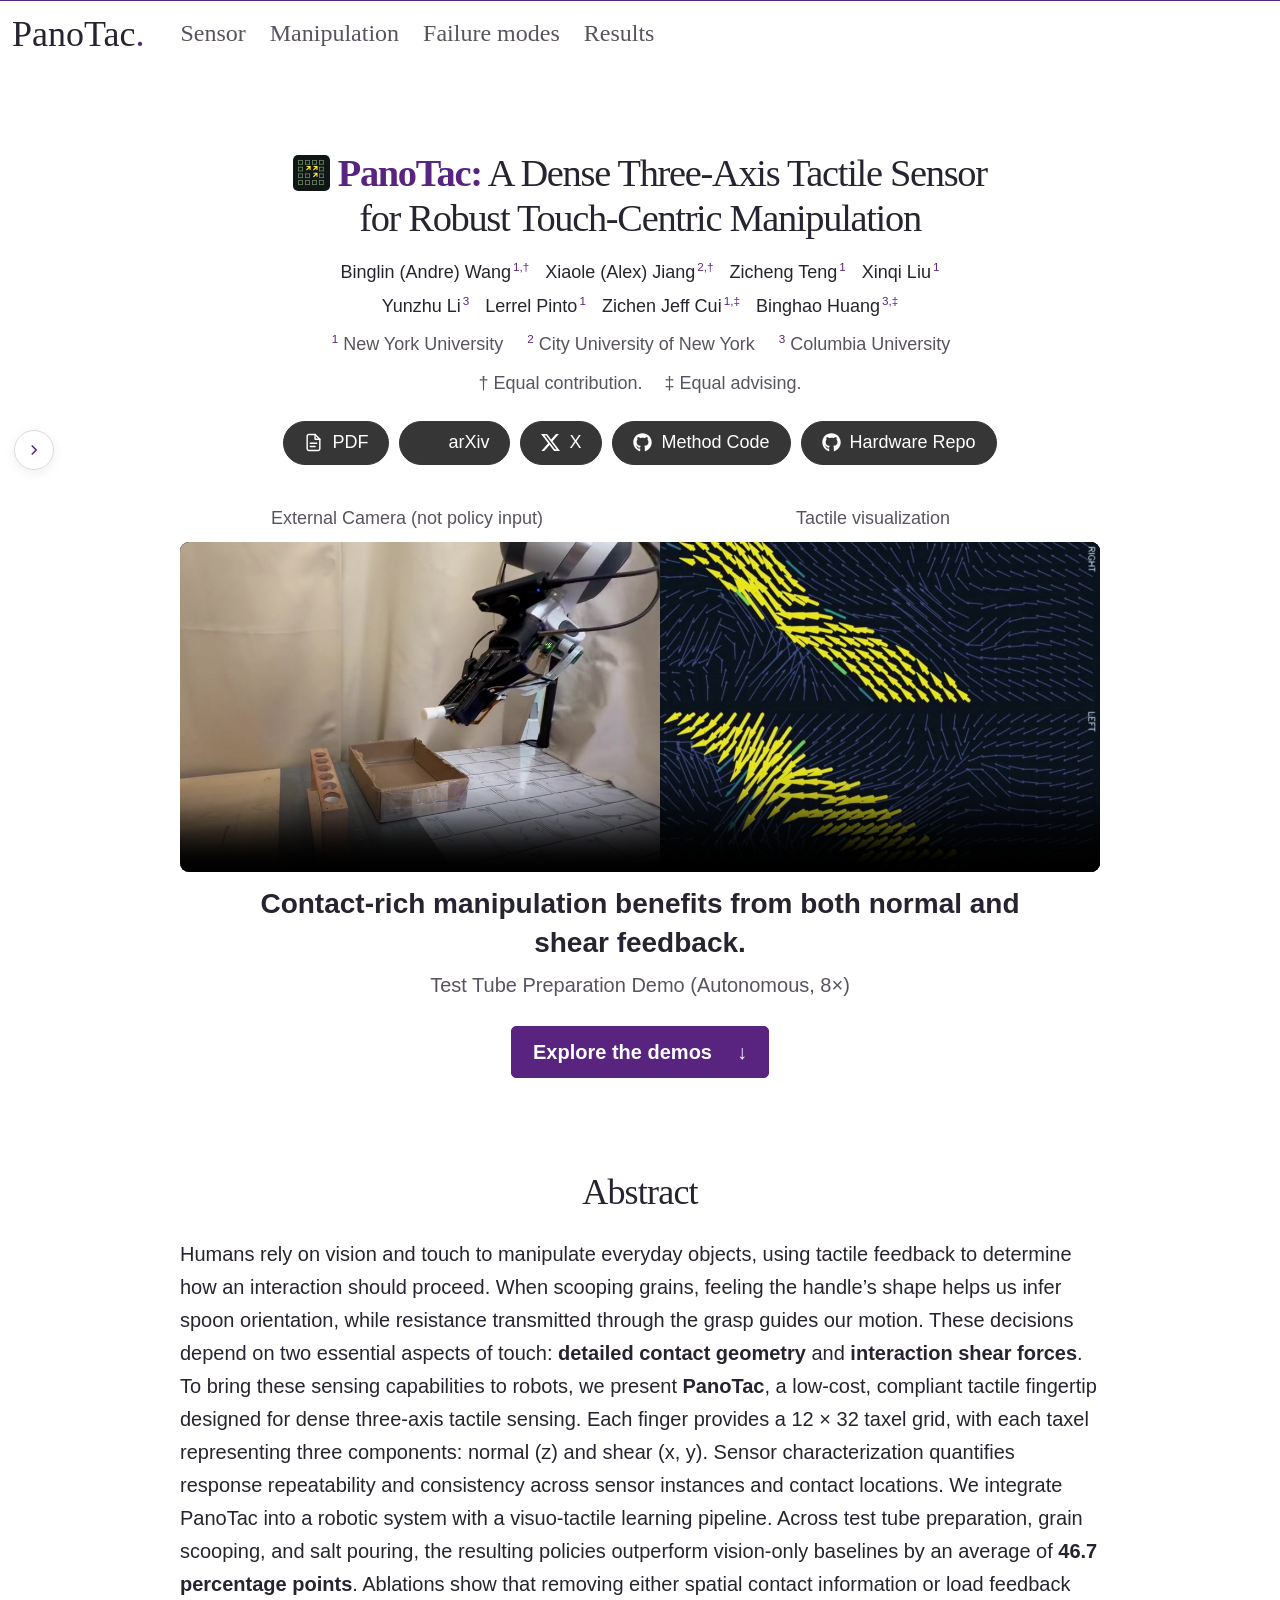
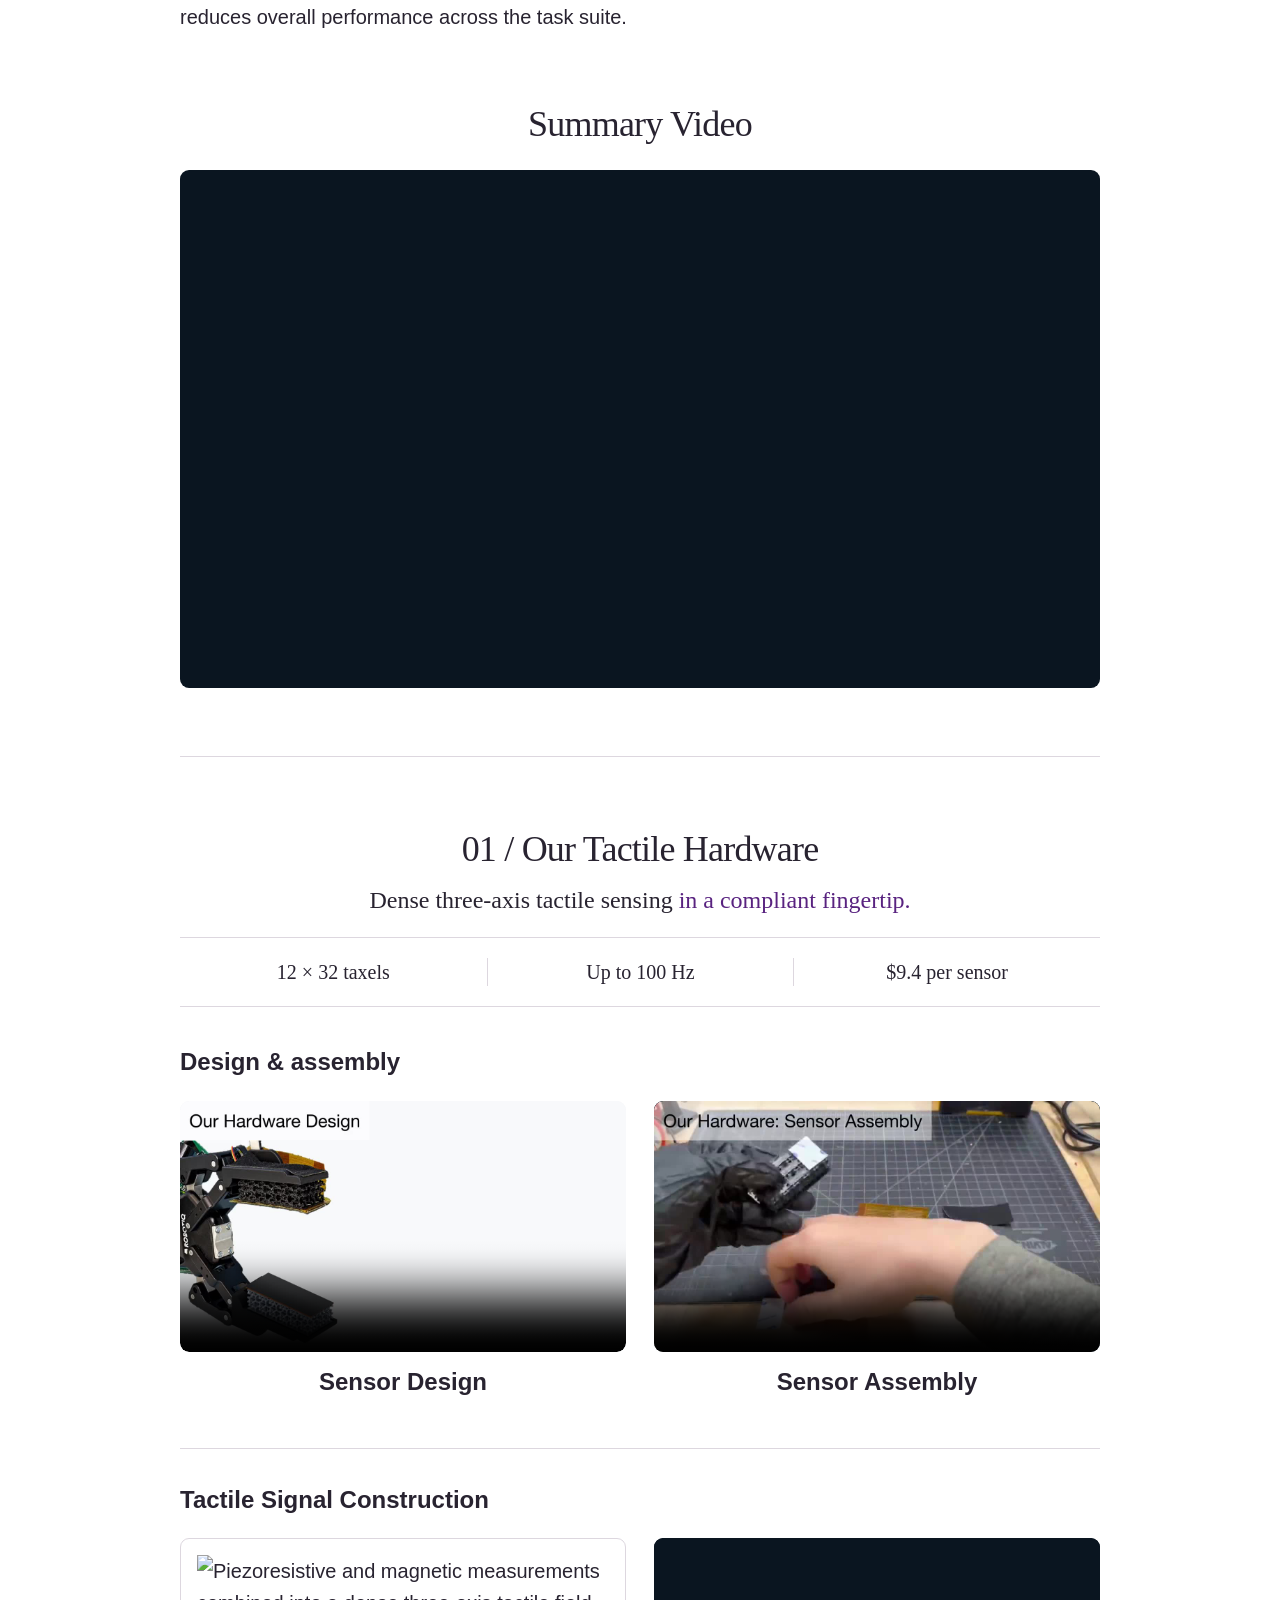
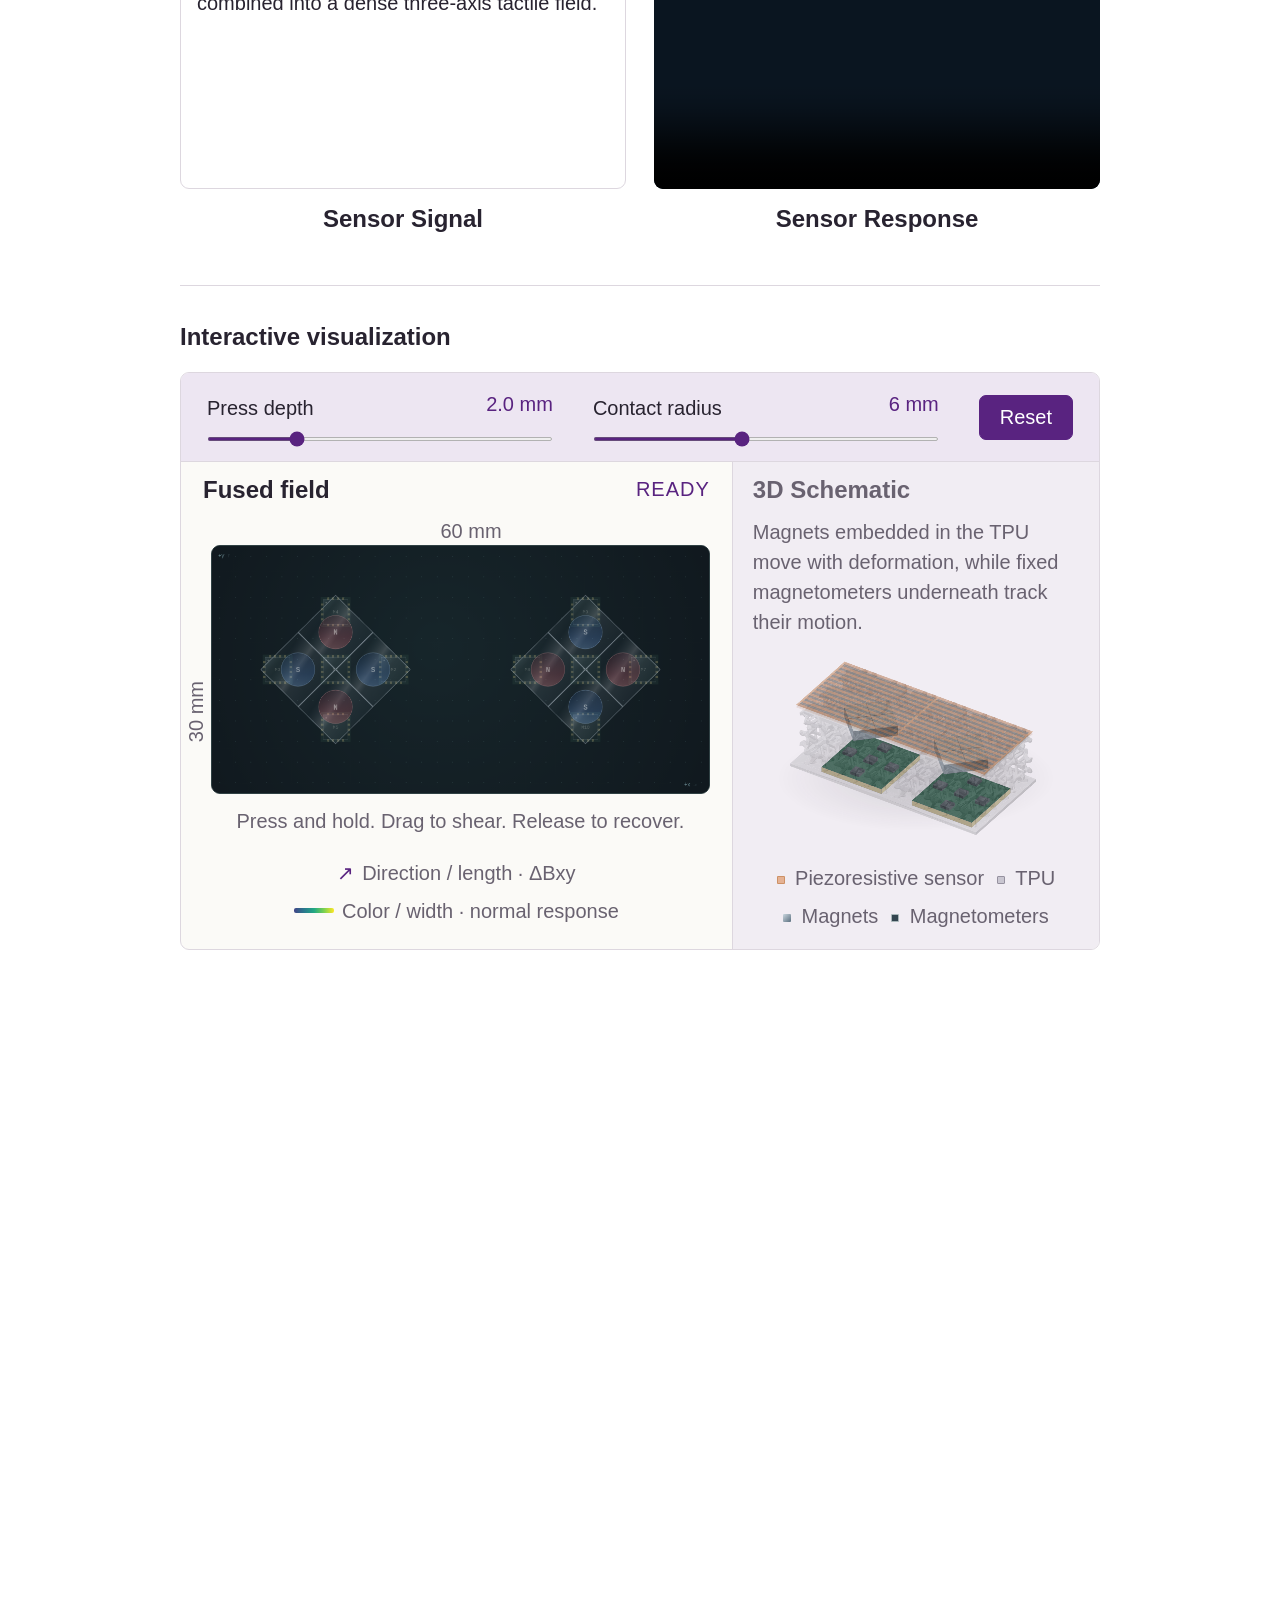
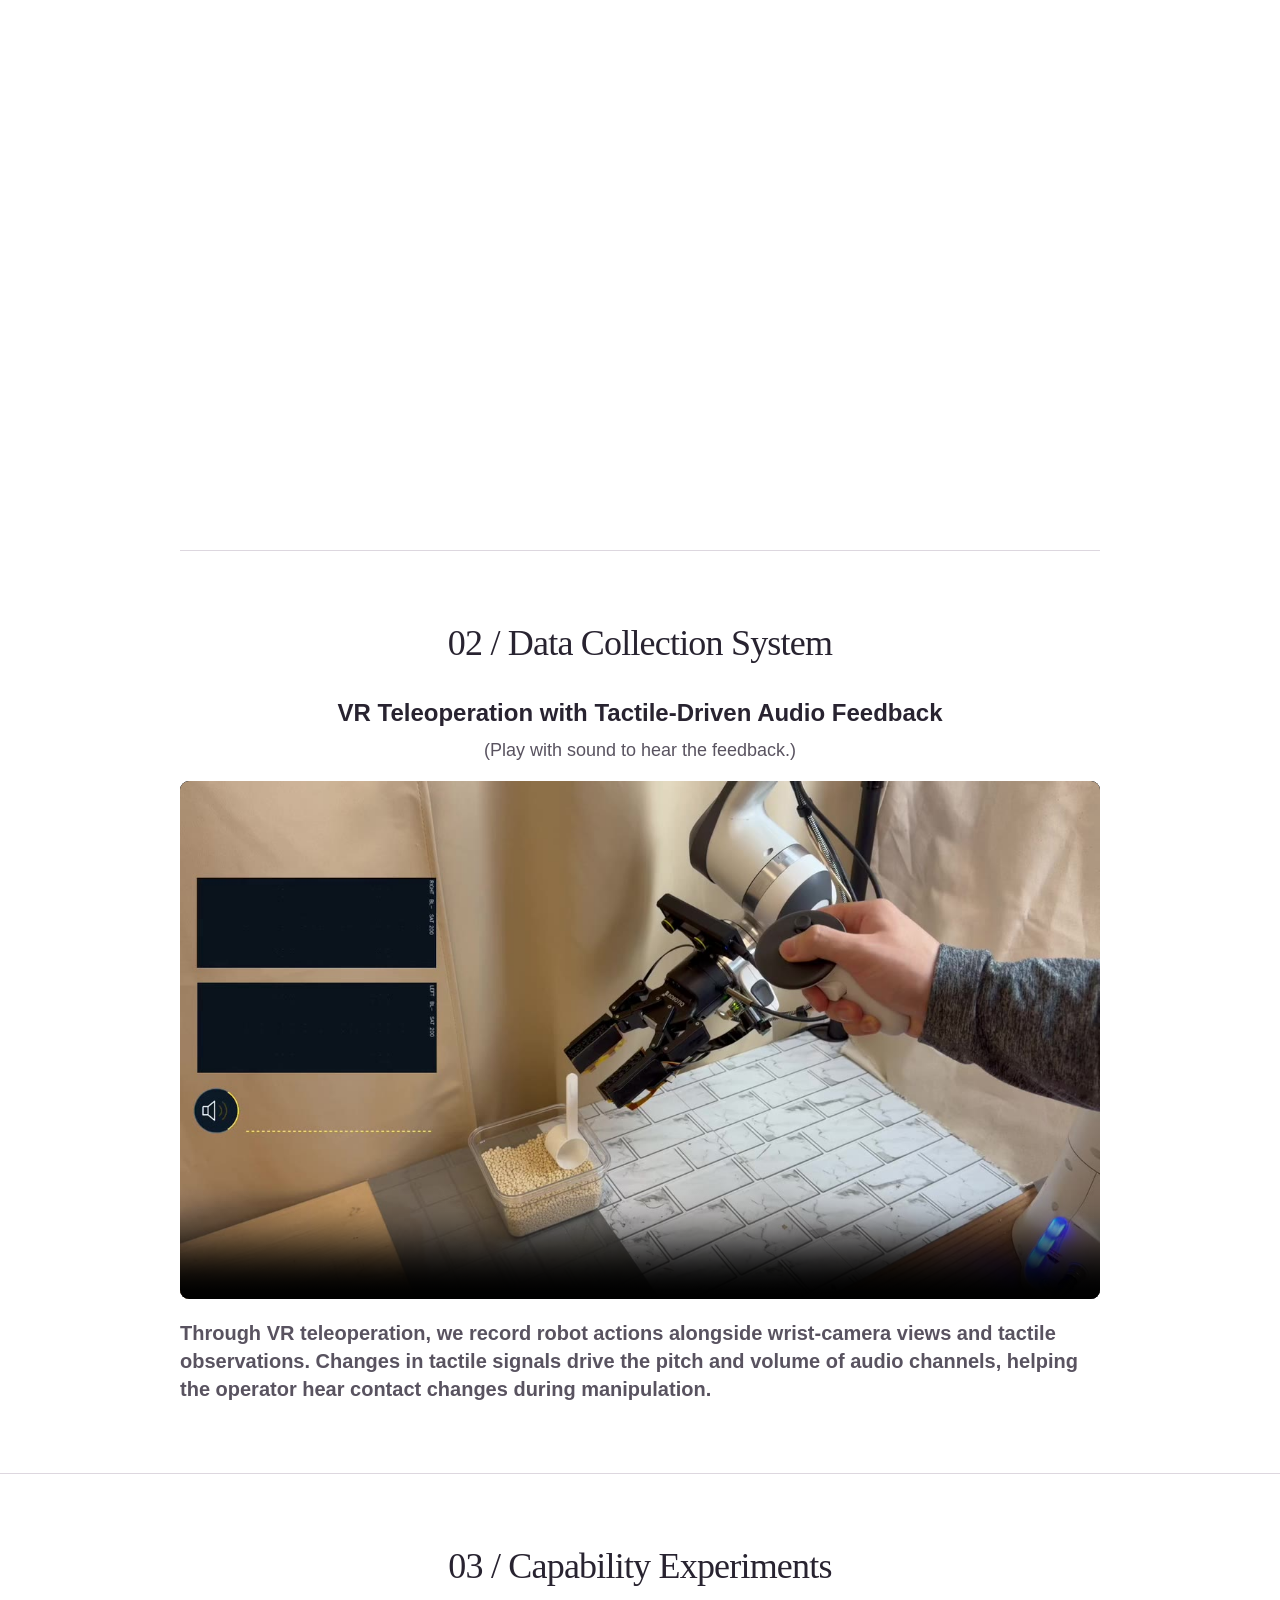
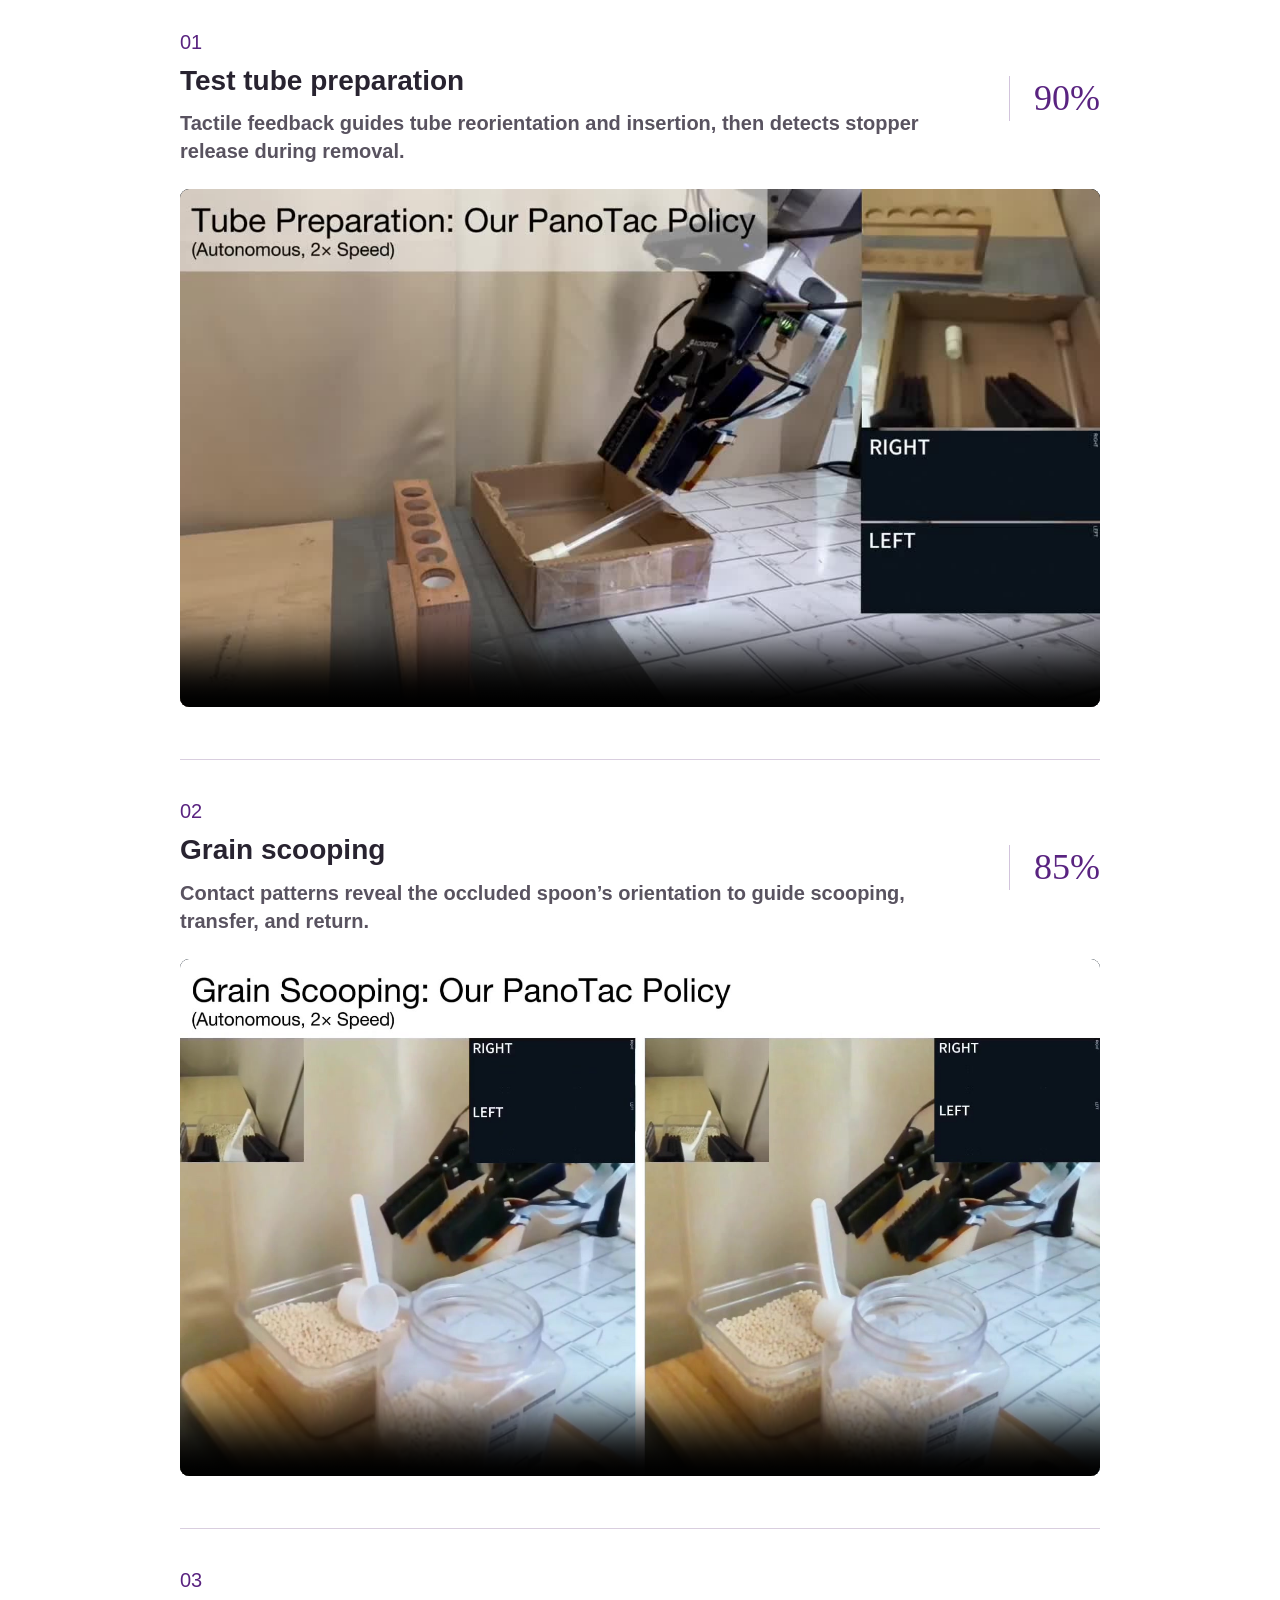
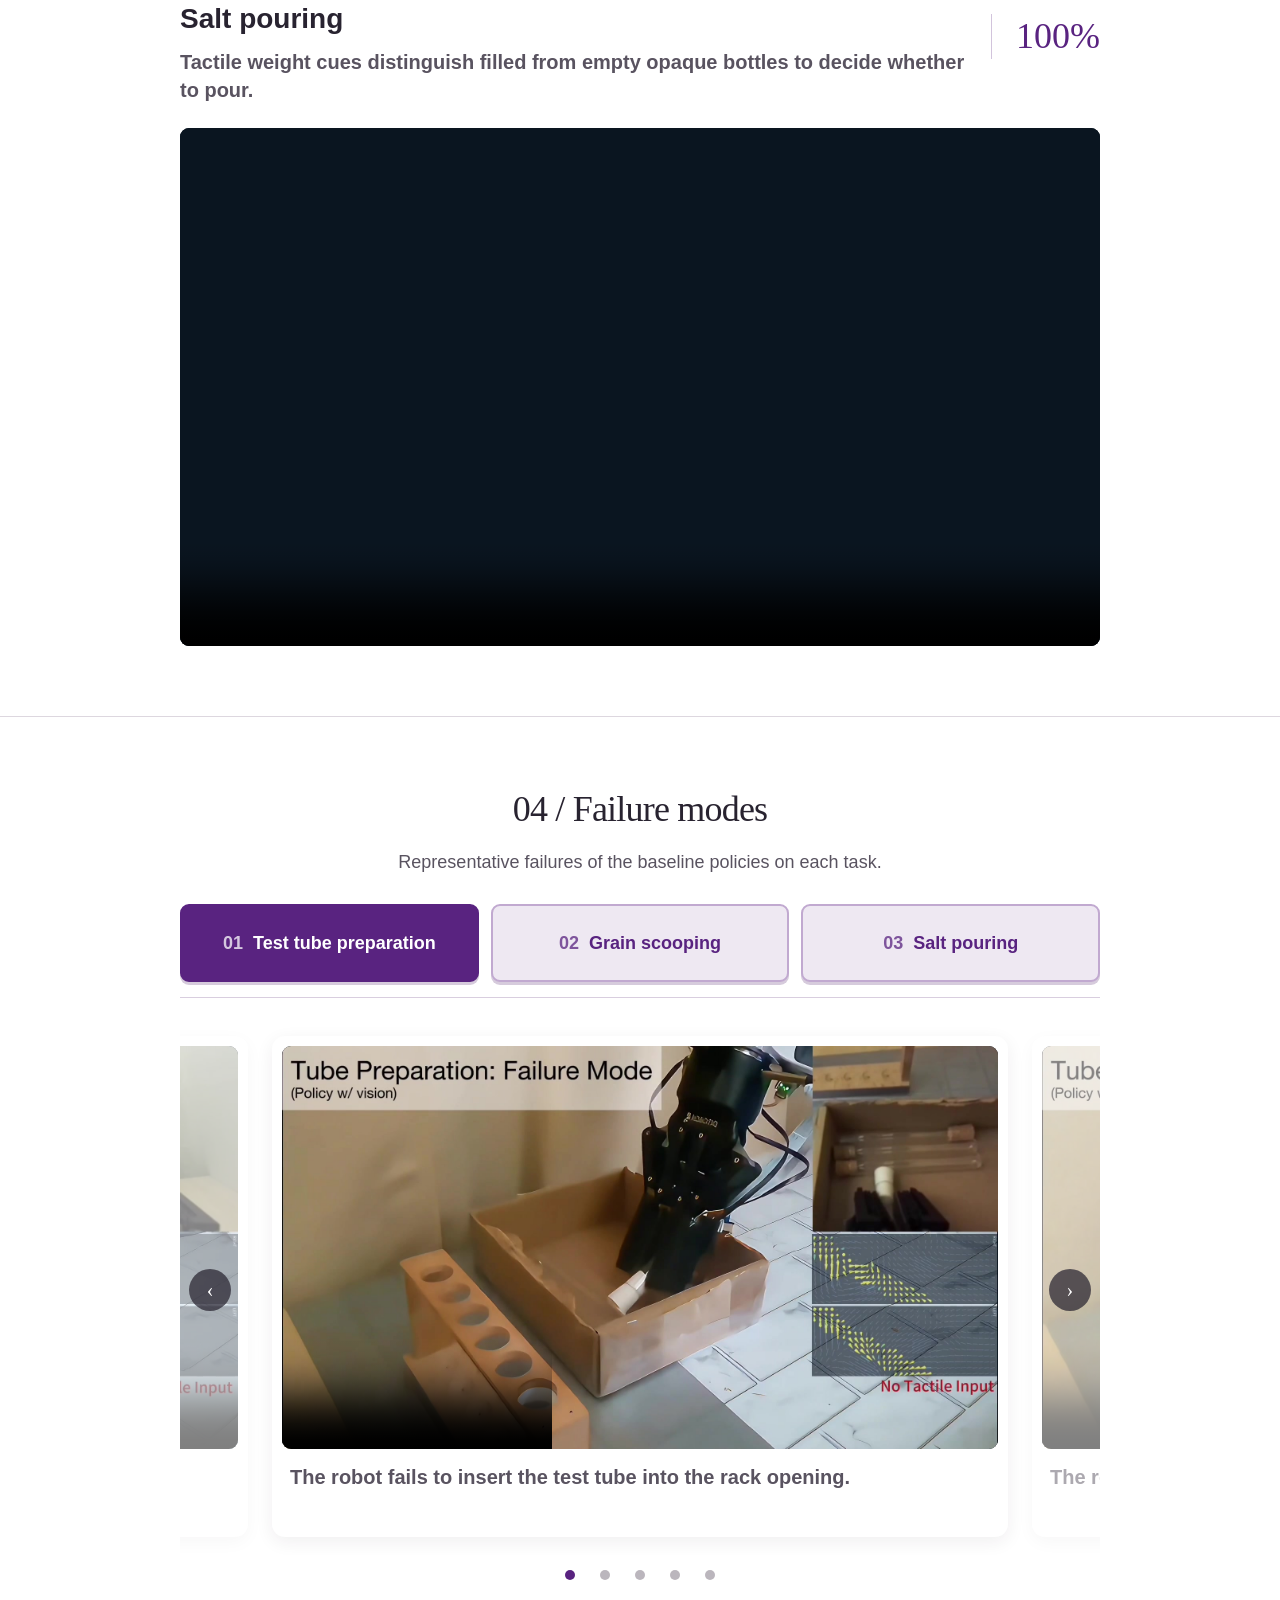
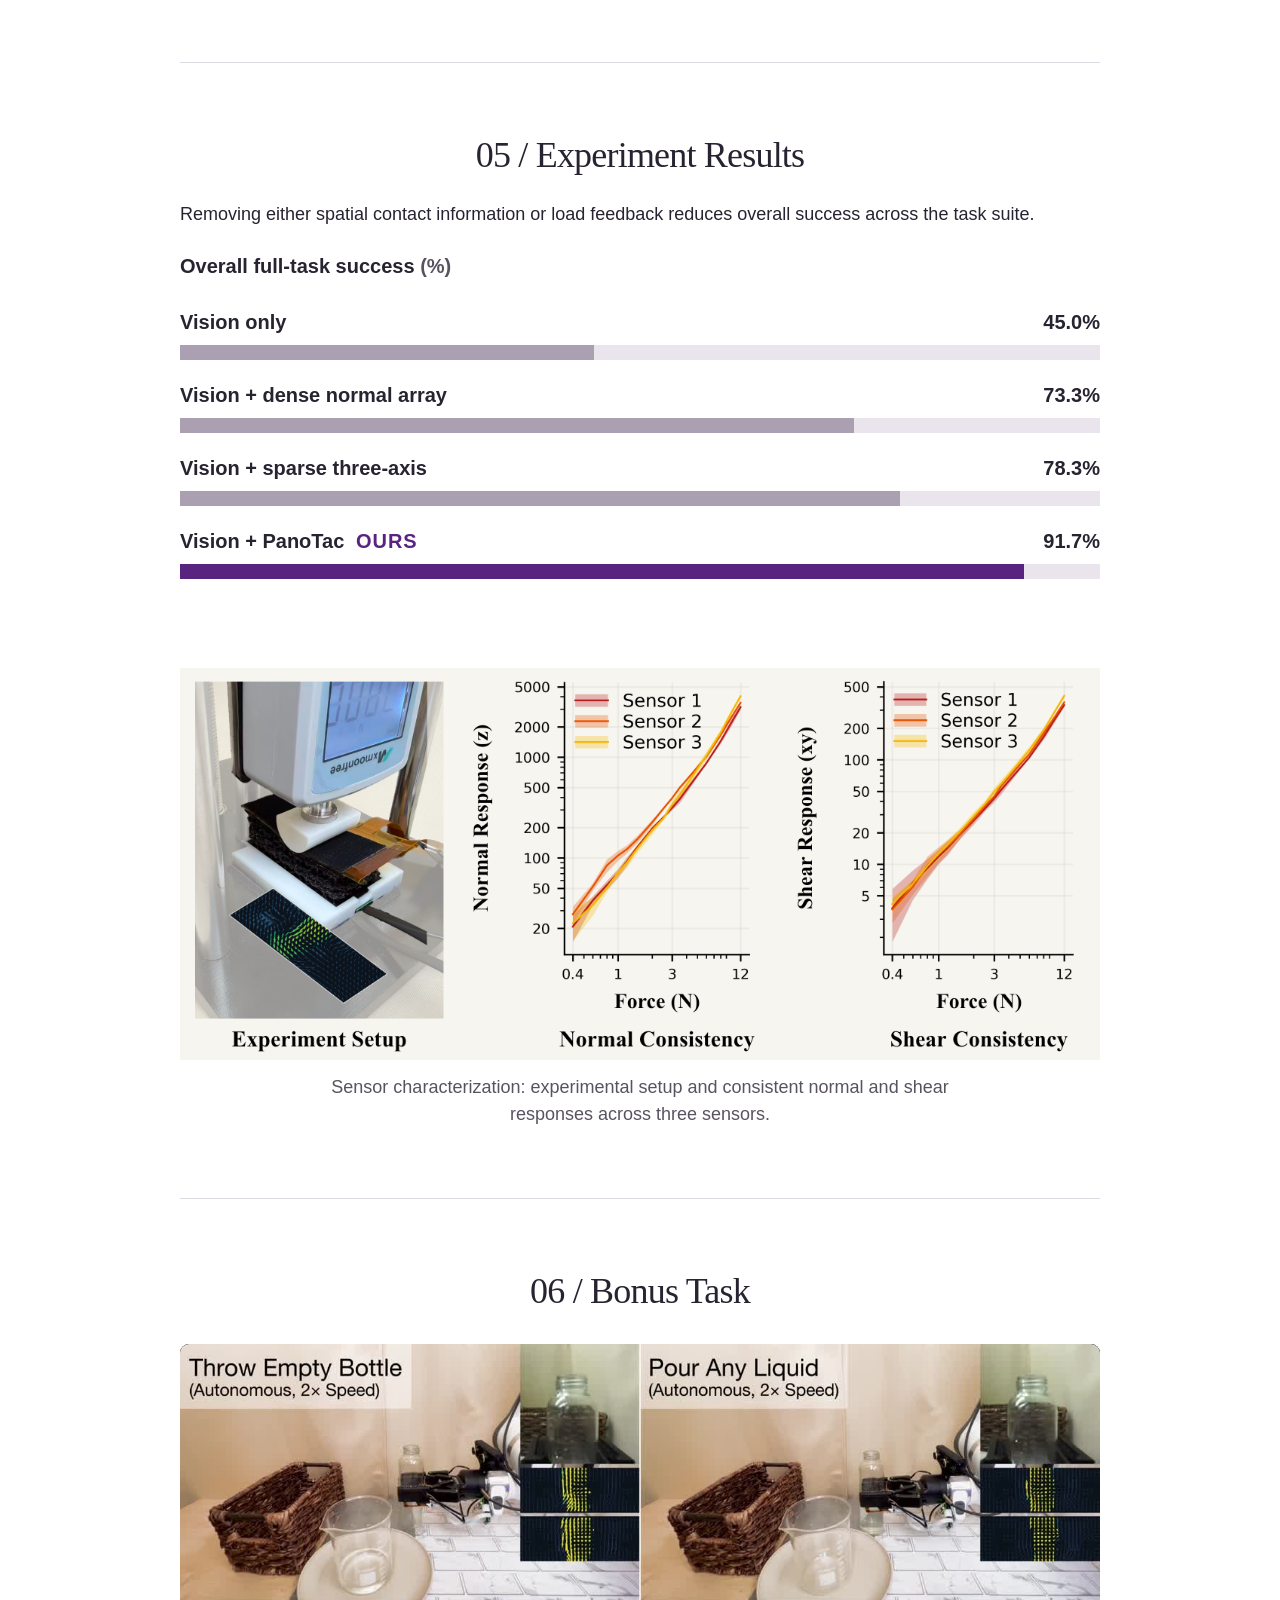
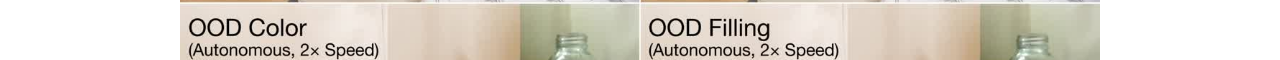
==== commit adeb1231: "Use X logo for renamed social button" ====
--- a/index.html
+++ b/index.html
@@ -70,7 +70,7 @@
     <nav class="paper-resources" aria-label="Paper and code resources">
       <a class="paper-resource" href="assets/papers/panotac.pdf" target="_blank" rel="noopener noreferrer" data-resource="pdf"><svg viewBox="0 0 24 24" fill="none" stroke="currentColor" stroke-width="1.8" stroke-linecap="round" stroke-linejoin="round" aria-hidden="true"><path d="M14 2H6a2 2 0 0 0-2 2v16a2 2 0 0 0 2 2h12a2 2 0 0 0 2-2V8z"/><path d="M14 2v6h6M8 13h8M8 17h6"/></svg><span>PDF</span></a>
       <a class="paper-resource" href="https://arxiv.org/abs/2611.03520" target="_blank" rel="noopener noreferrer" data-resource="arxiv"><i class="ai ai-arxiv" aria-hidden="true"></i><span>arXiv</span></a>
-      <span class="paper-resource" role="link" aria-disabled="true" data-resource="twitter" title="Coming soon"><svg class="svg-inline--fa fa-twitter fa-w-16" aria-hidden="true" focusable="false" data-prefix="fab" data-icon="twitter" role="img" xmlns="http://www.w3.org/2000/svg" viewBox="0 0 512 512" data-fa-i2svg=""><path fill="currentColor" d="M459.37 151.716c.325 4.548.325 9.097.325 13.645 0 138.72-105.583 298.558-298.558 298.558-59.452 0-114.68-17.219-161.137-47.106 8.447.974 16.568 1.299 25.34 1.299 49.055 0 94.213-16.568 130.274-44.832-46.132-.975-84.792-31.188-98.112-72.772 6.498.974 12.995 1.624 19.818 1.624 9.421 0 18.843-1.3 27.614-3.573-48.081-9.747-84.143-51.98-84.143-102.985v-1.299c13.969 7.797 30.214 12.67 47.431 13.319-28.264-18.843-46.781-51.005-46.781-87.391 0-19.492 5.197-37.36 14.294-52.954 51.655 63.675 129.3 105.258 216.365 109.807-1.624-7.797-2.599-15.918-2.599-24.04 0-57.828 46.782-104.934 104.934-104.934 30.213 0 57.502 12.67 76.67 33.137 23.715-4.548 46.456-13.32 66.599-25.34-7.798 24.366-24.366 44.833-46.132 57.827 21.117-2.273 41.584-8.122 60.426-16.243-14.292 20.791-32.161 39.308-52.628 54.253z"></path></svg><span>X</span></span>
+      <span class="paper-resource" role="link" aria-disabled="true" data-resource="twitter" title="Coming soon"><svg viewBox="0 0 24 24" aria-hidden="true" focusable="false"><path fill="currentColor" d="M18.901 1.153h3.68l-8.04 9.19L24 22.846h-7.406l-5.8-7.584-6.64 7.584H.47l8.6-9.835L0 1.154h7.594l5.243 6.932zM17.61 20.644h2.039L6.486 3.24H4.298z"/></svg><span>X</span></span>
       <span class="paper-resource" role="link" aria-disabled="true" data-resource="method" title="Coming soon"><svg class="svg-inline--fa fa-github fa-w-16" aria-hidden="true" focusable="false" data-prefix="fab" data-icon="github" role="img" xmlns="http://www.w3.org/2000/svg" viewBox="0 0 496 512" data-fa-i2svg=""><path fill="currentColor" d="M165.9 397.4c0 2-2.3 3.6-5.2 3.6-3.3.3-5.6-1.3-5.6-3.6 0-2 2.3-3.6 5.2-3.6 3-.3 5.6 1.3 5.6 3.6zm-31.1-4.5c-.7 2 1.3 4.3 4.3 4.9 2.6 1 5.6 0 6.2-2s-1.3-4.3-4.3-5.2c-2.6-.7-5.5.3-6.2 2.3zm44.2-1.7c-2.9.7-4.9 2.6-4.6 4.9.3 2 2.9 3.3 5.9 2.6 2.9-.7 4.9-2.6 4.6-4.6-.3-1.9-3-3.2-5.9-2.9zM244.8 8C106.1 8 0 113.3 0 252c0 110.9 69.8 205.8 169.5 239.2 12.8 2.3 17.3-5.6 17.3-12.1 0-6.2-.3-40.4-.3-61.4 0 0-70 15-84.7-29.8 0 0-11.4-29.1-27.8-36.6 0 0-22.9-15.7 1.6-15.4 0 0 24.9 2 38.6 25.8 21.9 38.6 58.6 27.5 72.9 20.9 2.3-16 8.8-27.1 16-33.7-55.9-6.2-112.3-14.3-112.3-110.5 0-27.5 7.6-41.3 23.6-58.9-2.6-6.5-11.1-33.3 2.6-67.9 20.9-6.5 69 27 69 27 20-5.6 41.5-8.5 62.8-8.5s42.8 2.9 62.8 8.5c0 0 48.1-33.6 69-27 13.7 34.7 5.2 61.4 2.6 67.9 16 17.7 25.8 31.5 25.8 58.9 0 96.5-58.9 104.2-114.8 110.5 9.2 7.9 17 22.9 17 46.4 0 33.7-.3 75.4-.3 83.6 0 6.5 4.6 14.4 17.3 12.1C428.2 457.8 496 362.9 496 252 496 113.3 383.5 8 244.8 8zM97.2 352.9c-1.3 1-1 3.3.7 5.2 1.6 1.6 3.9 2.3 5.2 1 1.3-1 1-3.3-.7-5.2-1.6-1.6-3.9-2.3-5.2-1zm-10.8-8.1c-.7 1.3.3 2.9 2.3 3.9 1.6 1 3.6.7 4.3-.7.7-1.3-.3-2.9-2.3-3.9-2-.6-3.6-.3-4.3.7zm32.4 35.6c-1.6 1.3-1 4.3 1.3 6.2 2.3 2.3 5.2 2.6 6.5 1 1.3-1.3.7-4.3-1.3-6.2-2.2-2.3-5.2-2.6-6.5-1zm-11.4-14.7c-1.6 1-1.6 3.6 0 5.9 1.6 2.3 4.3 3.3 5.6 2.3 1.6-1.3 1.6-3.9 0-6.2-1.4-2.3-4-3.3-5.6-2z"></path></svg><span>Method Code</span></span>
       <span class="paper-resource" role="link" aria-disabled="true" data-resource="hardware" title="Coming soon"><svg class="svg-inline--fa fa-github fa-w-16" aria-hidden="true" focusable="false" data-prefix="fab" data-icon="github" role="img" xmlns="http://www.w3.org/2000/svg" viewBox="0 0 496 512" data-fa-i2svg=""><path fill="currentColor" d="M165.9 397.4c0 2-2.3 3.6-5.2 3.6-3.3.3-5.6-1.3-5.6-3.6 0-2 2.3-3.6 5.2-3.6 3-.3 5.6 1.3 5.6 3.6zm-31.1-4.5c-.7 2 1.3 4.3 4.3 4.9 2.6 1 5.6 0 6.2-2s-1.3-4.3-4.3-5.2c-2.6-.7-5.5.3-6.2 2.3zm44.2-1.7c-2.9.7-4.9 2.6-4.6 4.9.3 2 2.9 3.3 5.9 2.6 2.9-.7 4.9-2.6 4.6-4.6-.3-1.9-3-3.2-5.9-2.9zM244.8 8C106.1 8 0 113.3 0 252c0 110.9 69.8 205.8 169.5 239.2 12.8 2.3 17.3-5.6 17.3-12.1 0-6.2-.3-40.4-.3-61.4 0 0-70 15-84.7-29.8 0 0-11.4-29.1-27.8-36.6 0 0-22.9-15.7 1.6-15.4 0 0 24.9 2 38.6 25.8 21.9 38.6 58.6 27.5 72.9 20.9 2.3-16 8.8-27.1 16-33.7-55.9-6.2-112.3-14.3-112.3-110.5 0-27.5 7.6-41.3 23.6-58.9-2.6-6.5-11.1-33.3 2.6-67.9 20.9-6.5 69 27 69 27 20-5.6 41.5-8.5 62.8-8.5s42.8 2.9 62.8 8.5c0 0 48.1-33.6 69-27 13.7 34.7 5.2 61.4 2.6 67.9 16 17.7 25.8 31.5 25.8 58.9 0 96.5-58.9 104.2-114.8 110.5 9.2 7.9 17 22.9 17 46.4 0 33.7-.3 75.4-.3 83.6 0 6.5 4.6 14.4 17.3 12.1C428.2 457.8 496 362.9 496 252 496 113.3 383.5 8 244.8 8zM97.2 352.9c-1.3 1-1 3.3.7 5.2 1.6 1.6 3.9 2.3 5.2 1 1.3-1 1-3.3-.7-5.2-1.6-1.6-3.9-2.3-5.2-1zm-10.8-8.1c-.7 1.3.3 2.9 2.3 3.9 1.6 1 3.6.7 4.3-.7.7-1.3-.3-2.9-2.3-3.9-2-.6-3.6-.3-4.3.7zm32.4 35.6c-1.6 1.3-1 4.3 1.3 6.2 2.3 2.3 5.2 2.6 6.5 1 1.3-1.3.7-4.3-1.3-6.2-2.2-2.3-5.2-2.6-6.5-1zm-11.4-14.7c-1.6 1-1.6 3.6 0 5.9 1.6 2.3 4.3 3.3 5.6 2.3 1.6-1.3 1.6-3.9 0-6.2-1.4-2.3-4-3.3-5.6-2z"></path></svg><span>Hardware Repo</span></span>
     </nav>
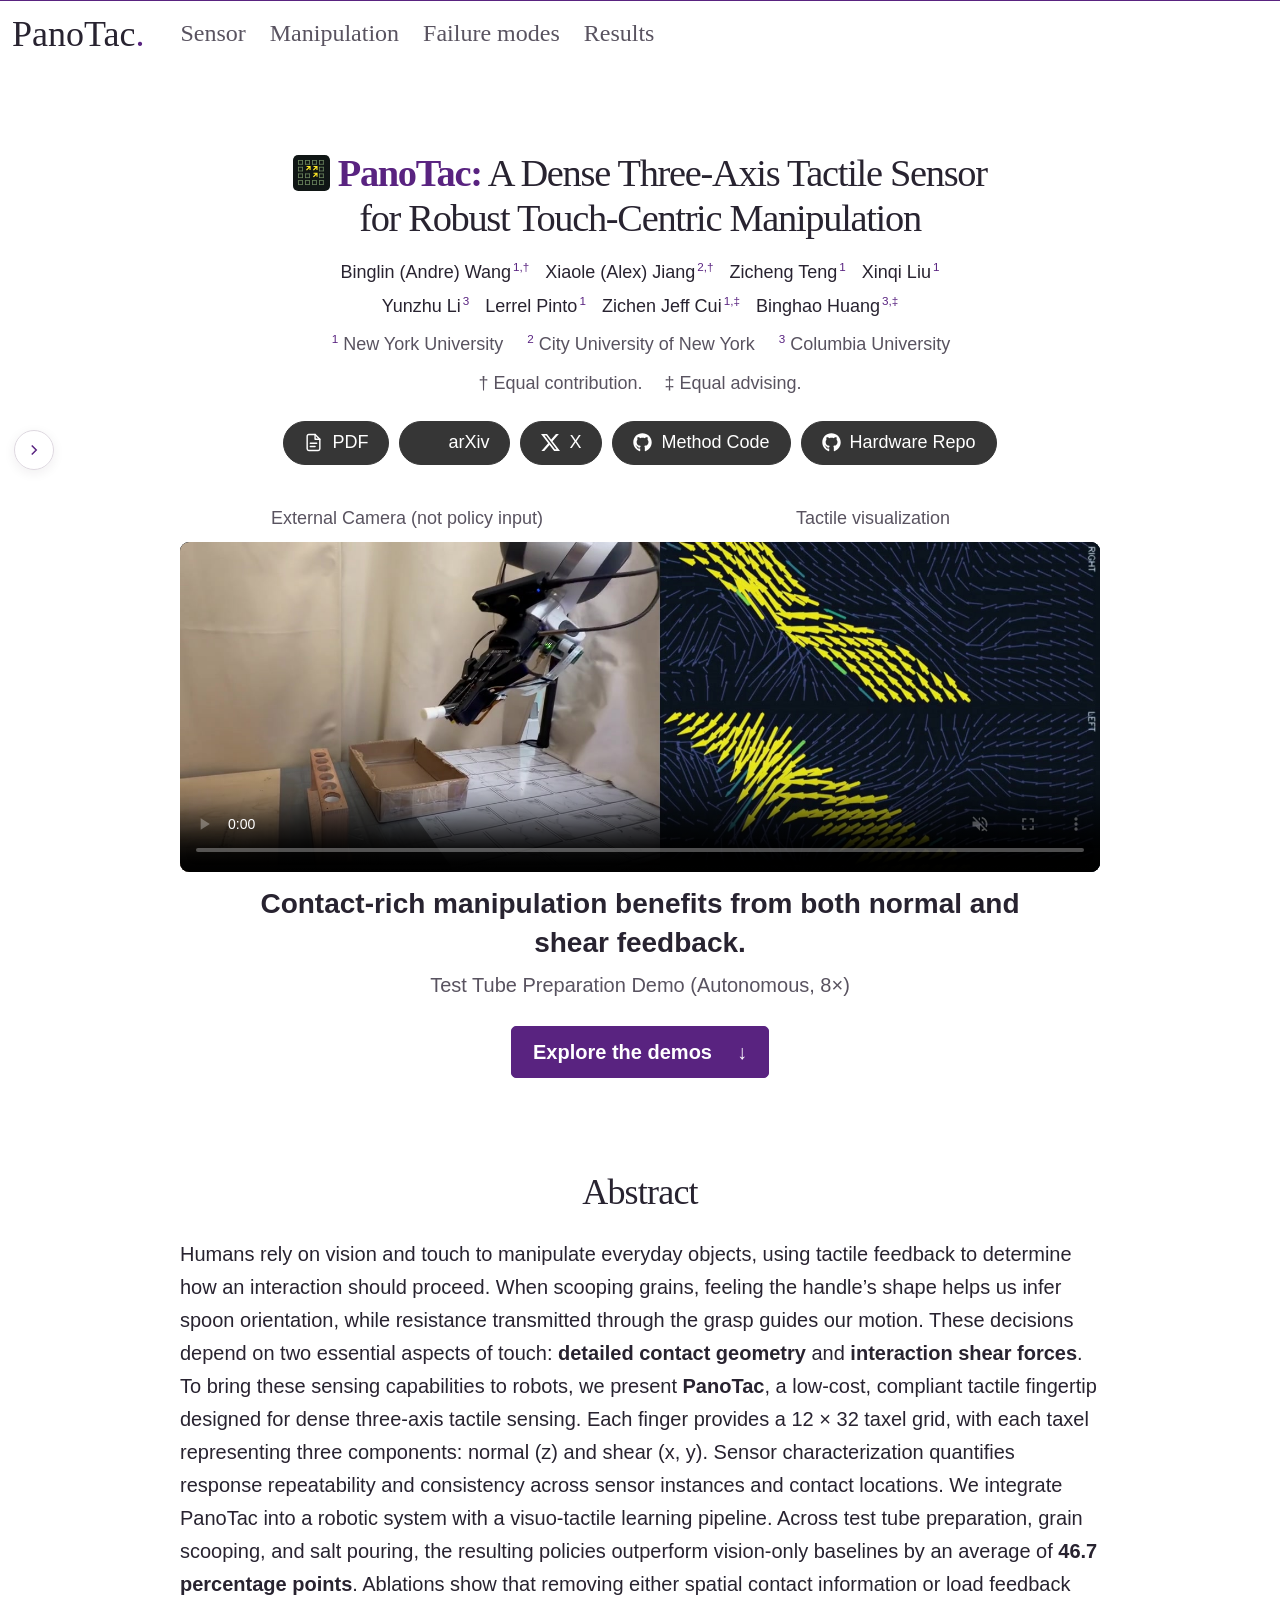
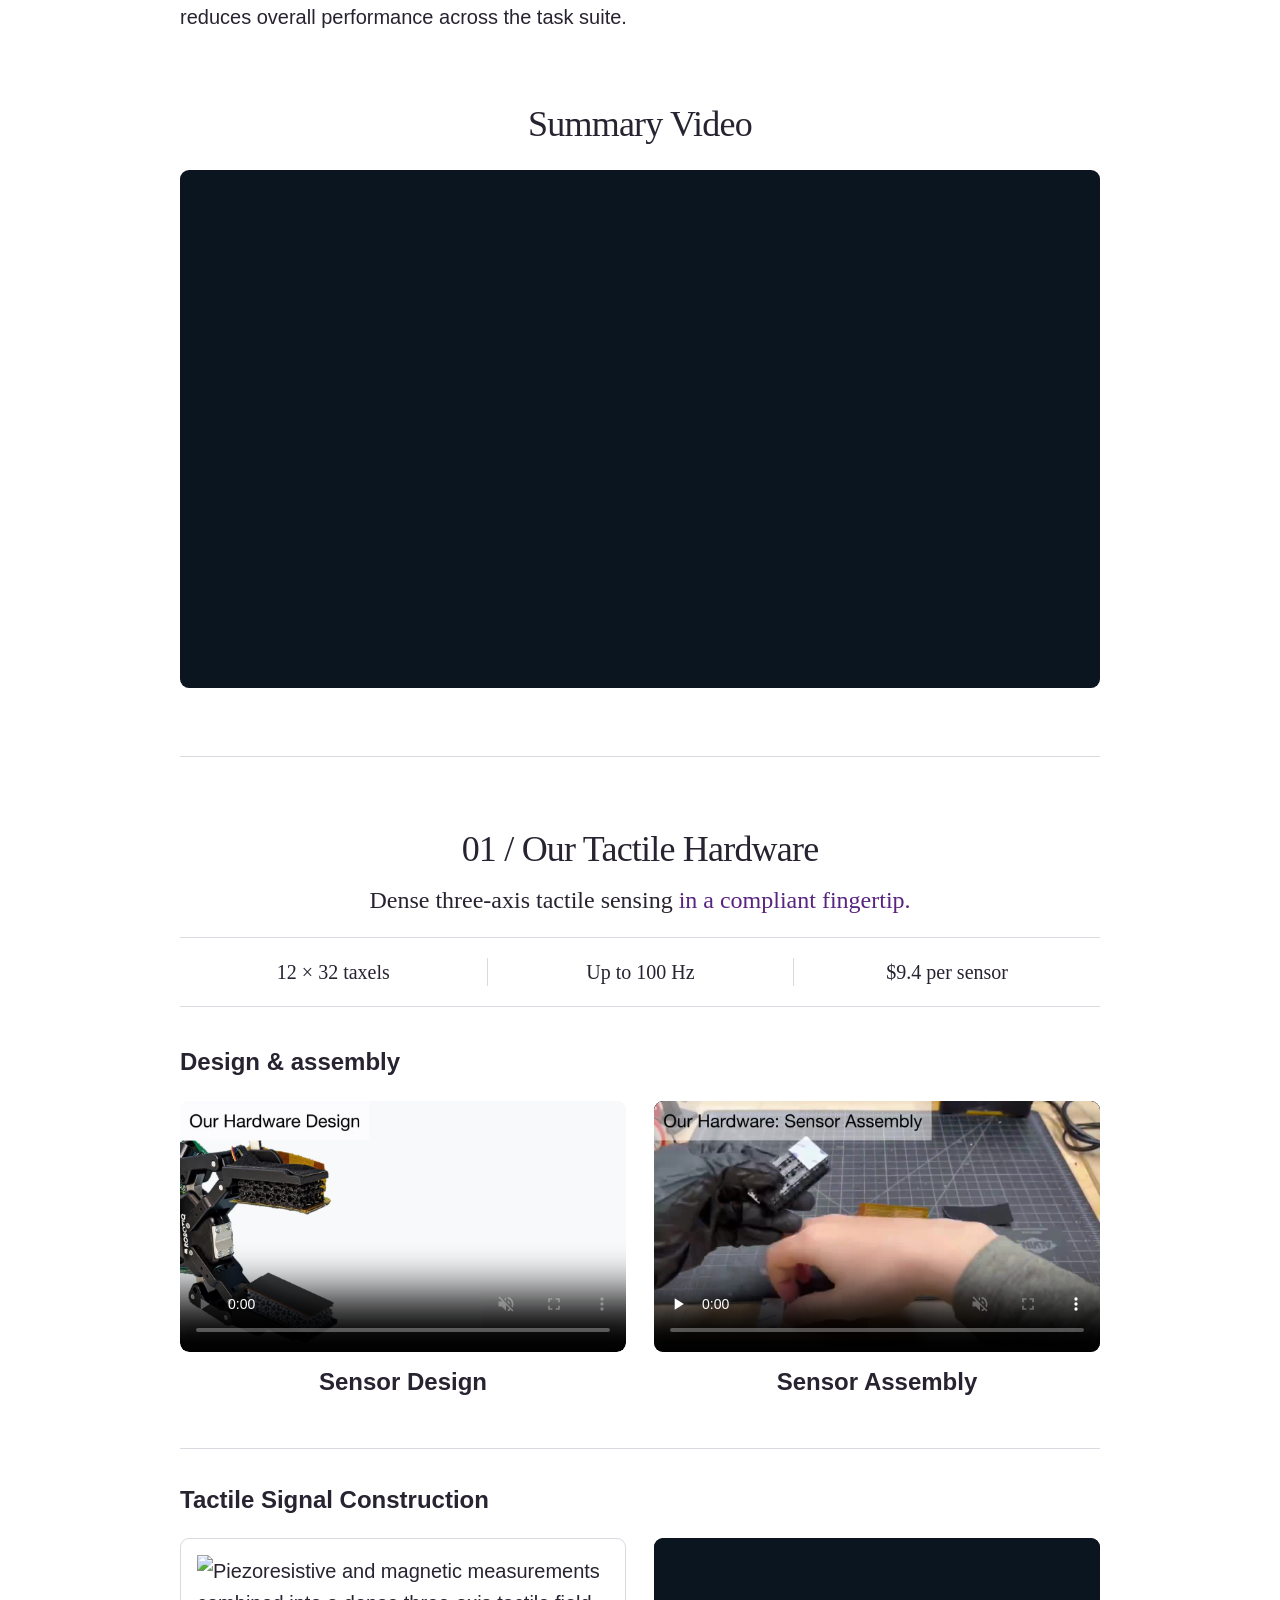
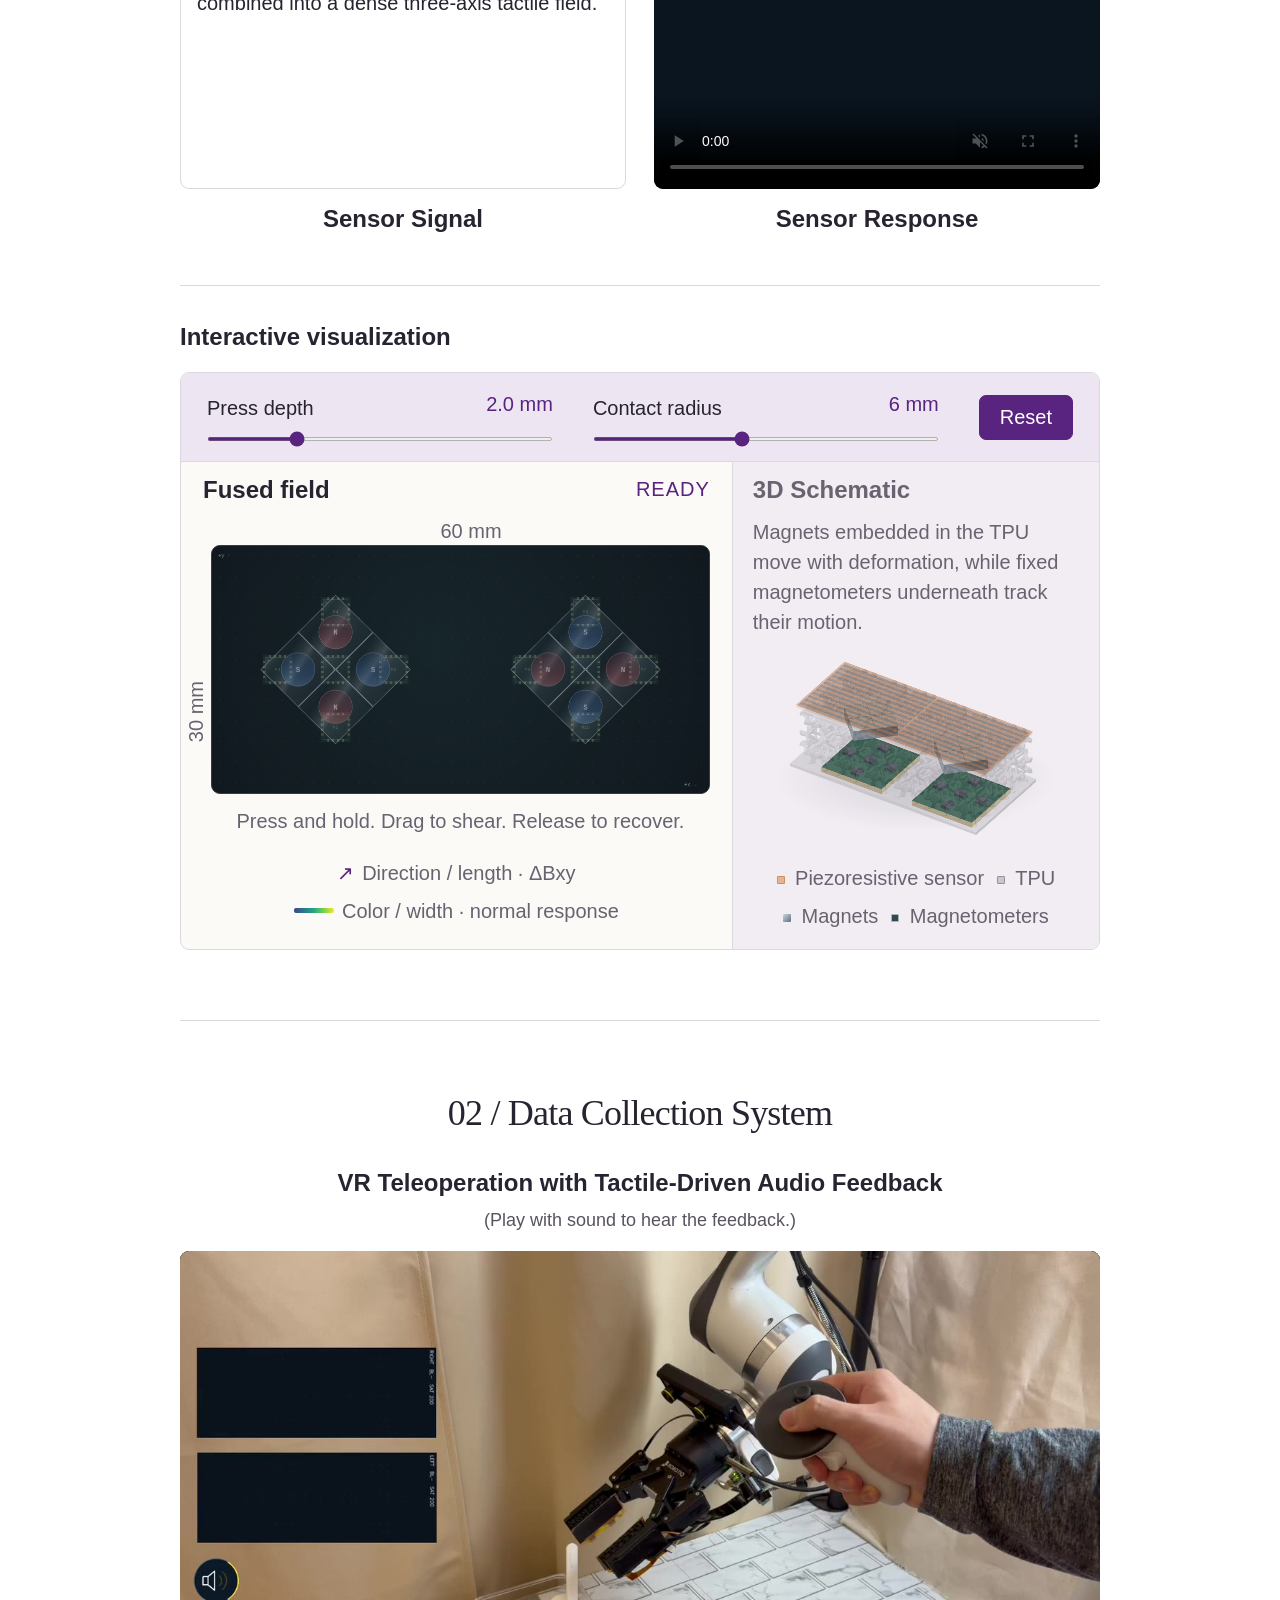
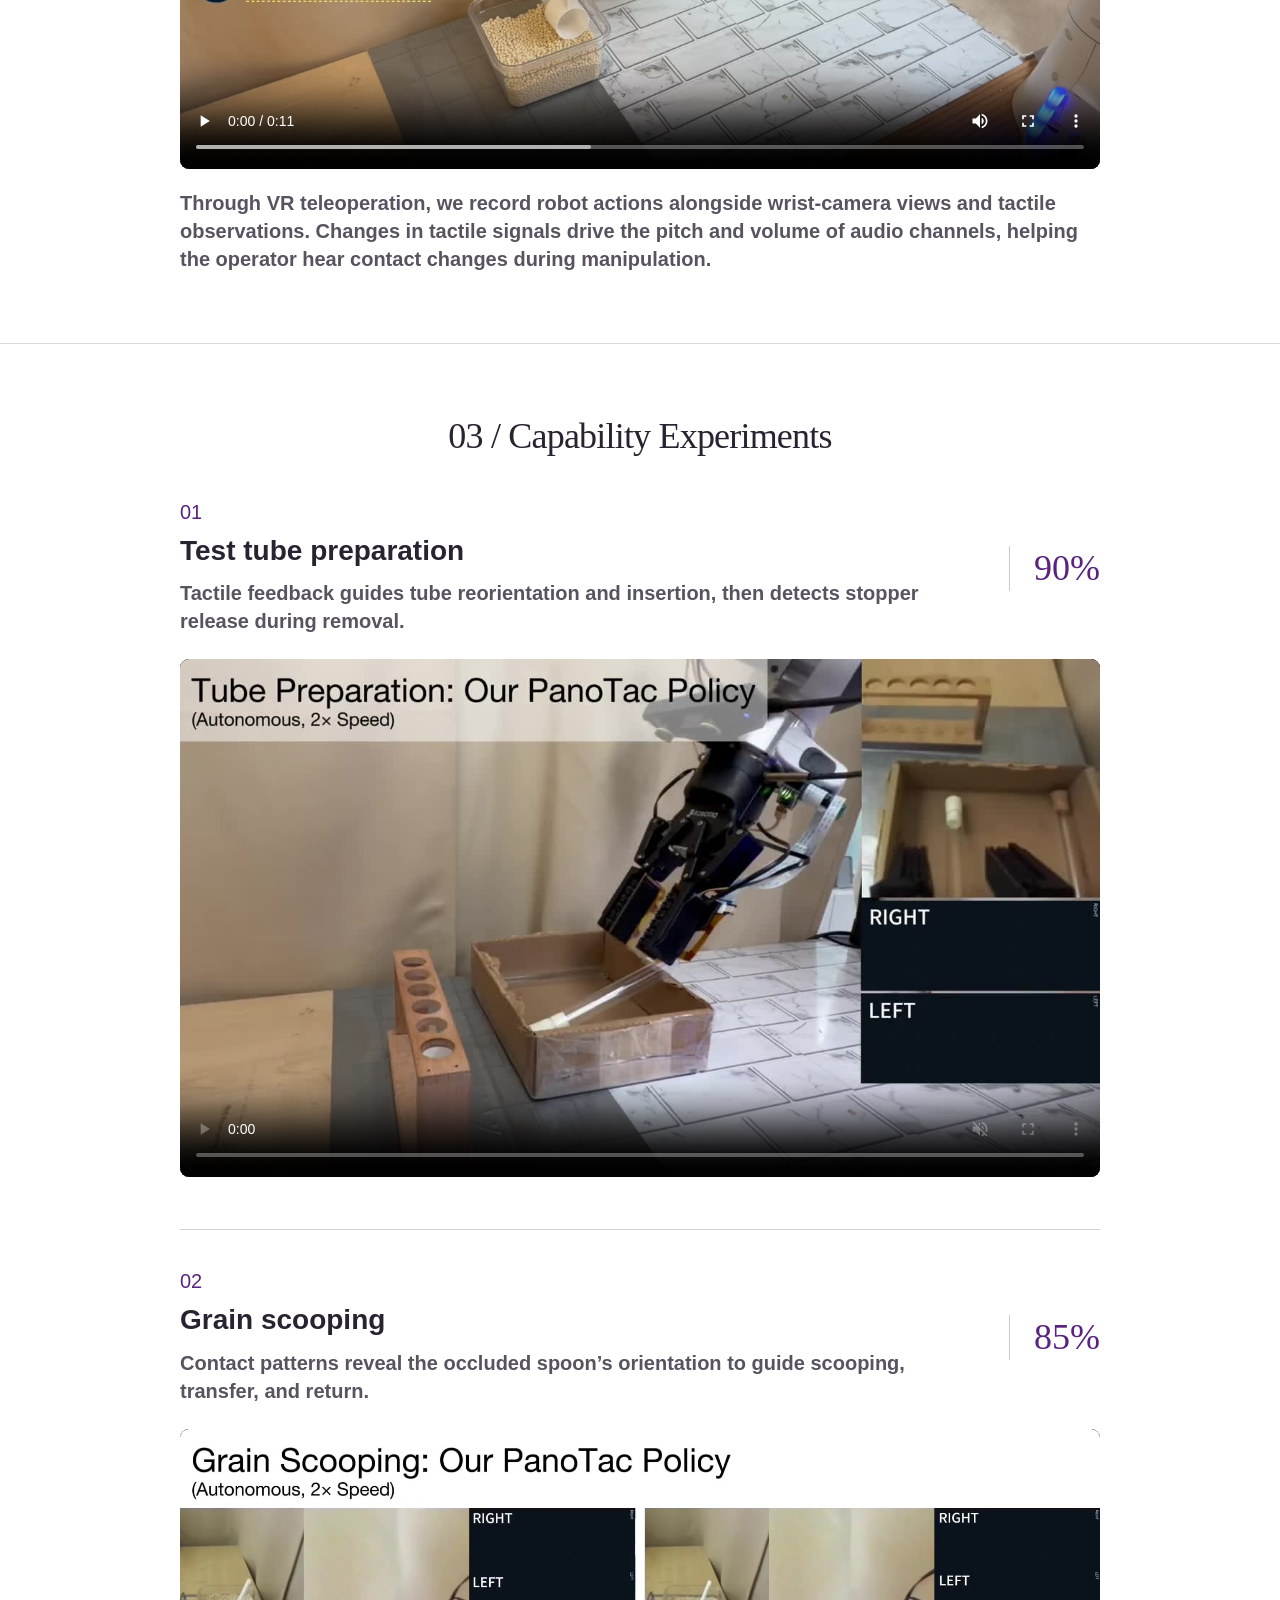
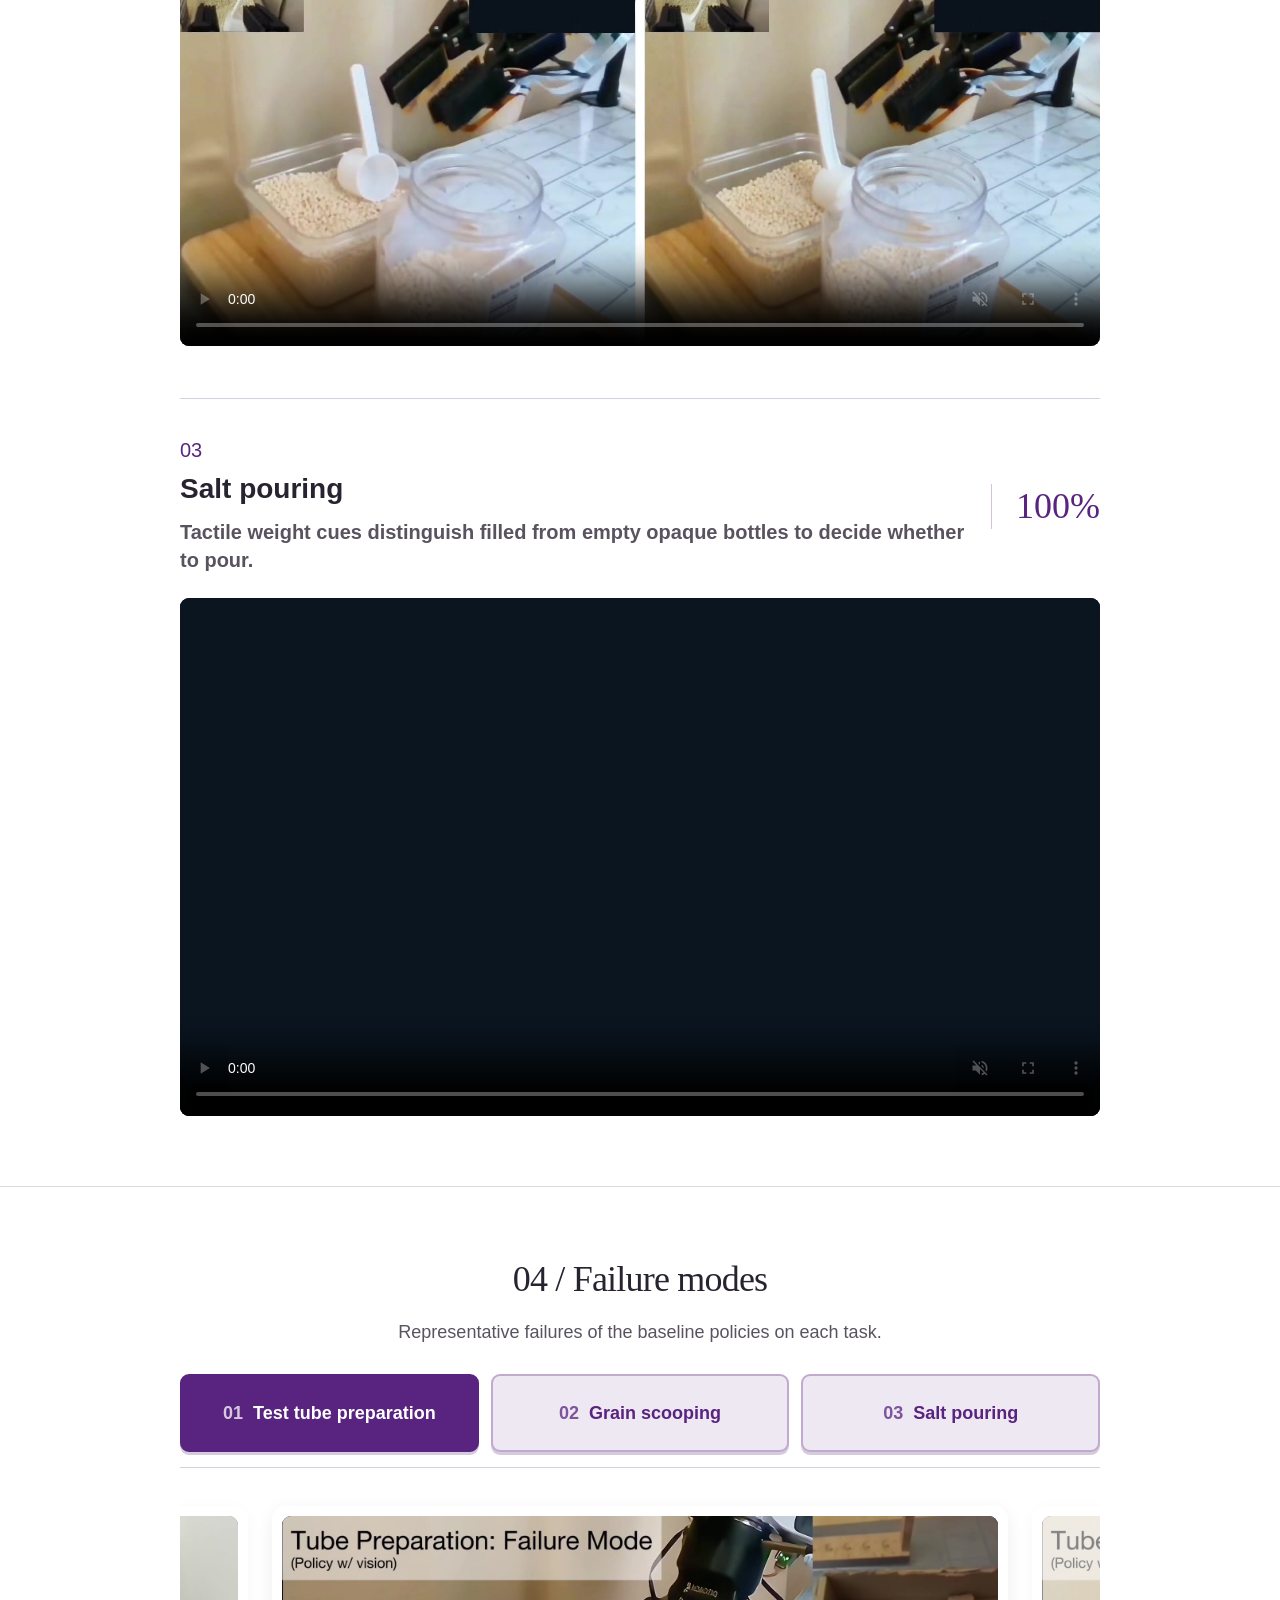
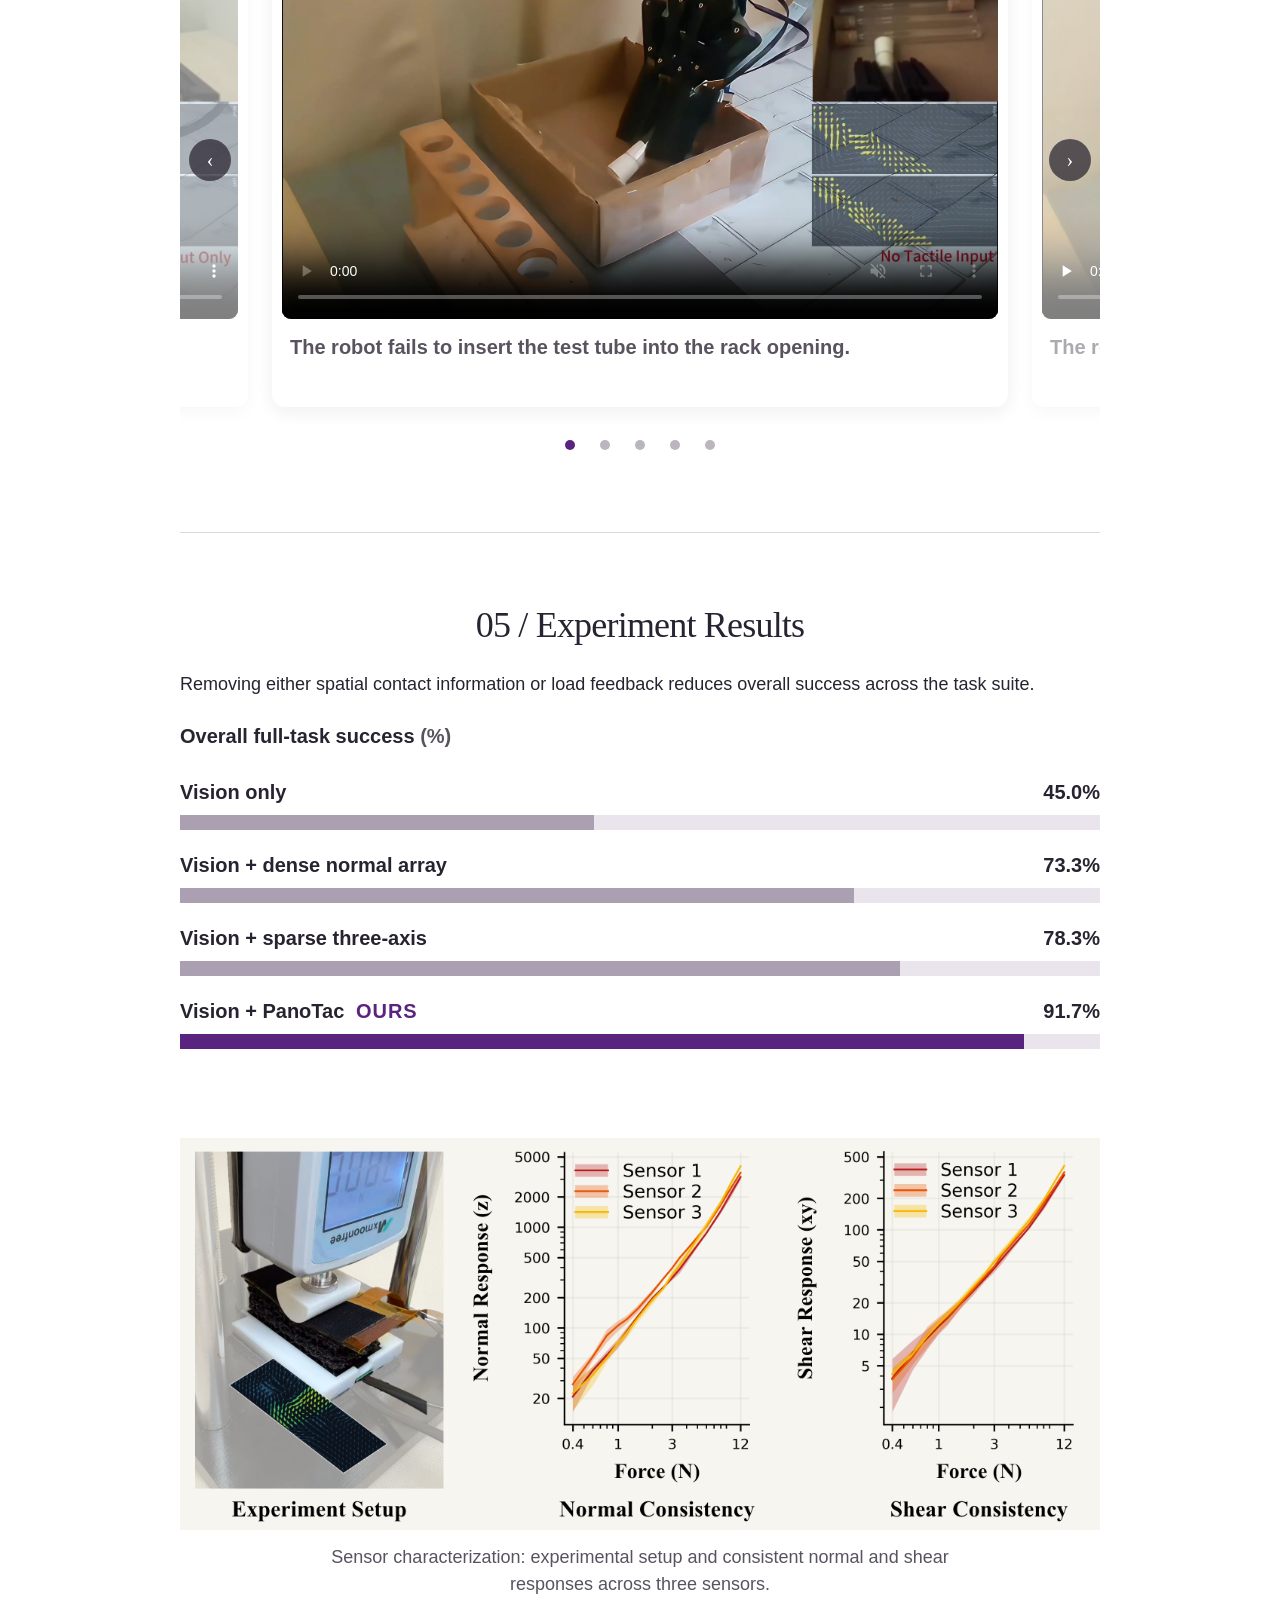
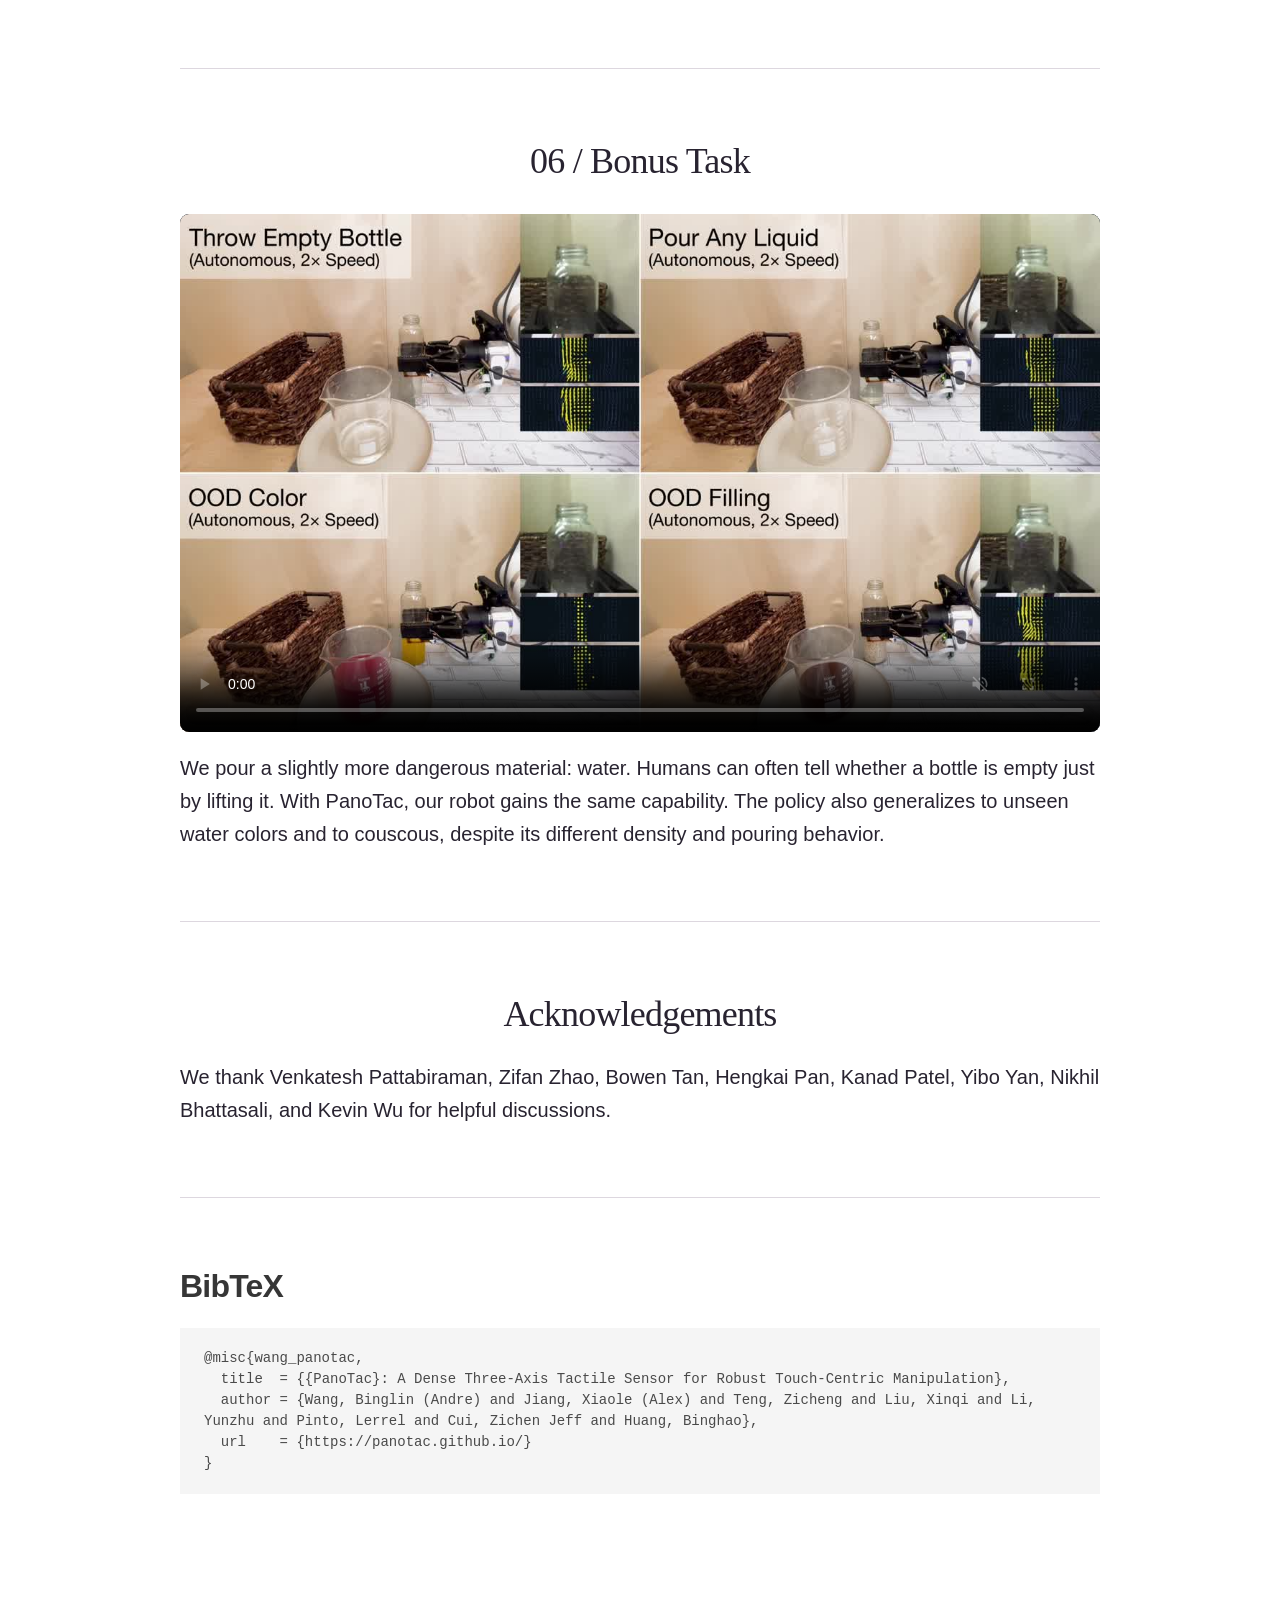
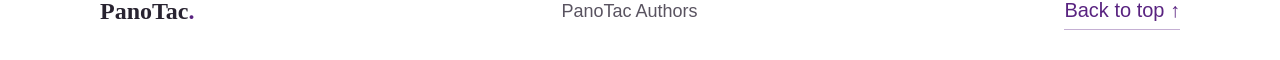
==== commit 4ce3cef8: "Update two task1 failure clips to v5 and replace incomplete pour" ====
--- a/index.html
+++ b/index.html
@@ -149,8 +149,8 @@
 <div class="carousel-slide" role="group" aria-roledescription="slide" aria-label="1 of 5"><div class="video-frame"><video controls muted playsinline preload="none" poster="assets/images/task1_vis_insert_fail.jpg?v=4" aria-label="Test tube preparation: Insertion failure, Vision only"><source src="assets/videos/task1_vis_insert_fail.mp4?v=youtube-20261103" type="video/mp4">Your browser does not support video. <a href="assets/videos/task1_vis_insert_fail.mp4?v=youtube-20261103">Download this failure case.</a></video></div><p class="failure-description">The robot fails to insert the test tube into the rack opening.</p></div>
 <div class="carousel-slide" role="group" aria-roledescription="slide" aria-label="2 of 5"><div class="video-frame"><video controls muted playsinline preload="none" poster="assets/images/task1_vis_early_lift.jpg?v=4" aria-label="Test tube preparation: Lifting before release, Vision only"><source src="assets/videos/task1_vis_early_lift.mp4?v=youtube-20261103" type="video/mp4">Your browser does not support video. <a href="assets/videos/task1_vis_early_lift.mp4?v=youtube-20261103">Download this failure case.</a></video></div><p class="failure-description">The robot lifts the tube before the stopper has been released.</p></div>
 <div class="carousel-slide" role="group" aria-roledescription="slide" aria-label="3 of 5"><div class="video-frame"><video controls muted playsinline preload="none" poster="assets/images/task1_vis_slip_due_to_early_lifting.jpg?v=4" aria-label="Test tube preparation: Slipping during early lifting, Vision only"><source src="assets/videos/task1_vis_slip_due_to_early_lifting.mp4?v=youtube-20261103" type="video/mp4">Your browser does not support video. <a href="assets/videos/task1_vis_slip_due_to_early_lifting.mp4?v=youtube-20261103">Download this failure case.</a></video></div><p class="failure-description">The tube slips from the grasp as the robot lifts it too early.</p></div>
-<div class="carousel-slide" role="group" aria-roledescription="slide" aria-label="4 of 5"><div class="video-frame"><video controls muted playsinline preload="none" poster="assets/images/task1_fxt_wiggle_indef.jpg?v=4" aria-label="Test tube preparation: Continued wiggling, Vision + dense normal array"><source src="assets/videos/task1_fxt_wiggle_indef.mp4?v=4" type="video/mp4">Your browser does not support video. <a href="assets/videos/task1_fxt_wiggle_indef.mp4?v=4">Download this failure case.</a></video></div><p class="failure-description">The robot continues wiggling even after the stopper has been released.</p></div>
-<div class="carousel-slide" role="group" aria-roledescription="slide" aria-label="5 of 5"><div class="video-frame"><video controls muted playsinline preload="none" poster="assets/images/task1_fxt_stopper_fell_off_when_wiggling.jpg?v=4" aria-label="Test tube preparation: Stopper falls off during wiggling, Vision + dense normal array"><source src="assets/videos/task1_fxt_stopper_fell_off_when_wiggling.mp4?v=youtube-20261103" type="video/mp4">Your browser does not support video. <a href="assets/videos/task1_fxt_stopper_fell_off_when_wiggling.mp4?v=youtube-20261103">Download this failure case.</a></video></div><p class="failure-description">The stopper falls off during wiggling rather than being removed in a controlled motion.</p></div>
+<div class="carousel-slide" role="group" aria-roledescription="slide" aria-label="4 of 5"><div class="video-frame"><video controls muted playsinline preload="none" poster="assets/images/task1_fxt_wiggle_indef.jpg?v=release-v5-20261103" aria-label="Test tube preparation: Continued wiggling, Vision + dense normal array"><source src="assets/videos/task1_fxt_wiggle_indef.mp4?v=release-v5-20261103" type="video/mp4">Your browser does not support video. <a href="assets/videos/task1_fxt_wiggle_indef.mp4?v=release-v5-20261103">Download this failure case.</a></video></div><p class="failure-description">The robot continues wiggling even after the stopper has been released.</p></div>
+<div class="carousel-slide" role="group" aria-roledescription="slide" aria-label="5 of 5"><div class="video-frame"><video controls muted playsinline preload="none" poster="assets/images/task1_fxt_stopper_fell_off_when_wiggling.jpg?v=release-v5-20261103" aria-label="Test tube preparation: Stopper falls off during wiggling, Vision + dense normal array"><source src="assets/videos/task1_fxt_stopper_fell_off_when_wiggling.mp4?v=release-v5-20261103" type="video/mp4">Your browser does not support video. <a href="assets/videos/task1_fxt_stopper_fell_off_when_wiggling.mp4?v=release-v5-20261103">Download this failure case.</a></video></div><p class="failure-description">The stopper falls off during wiggling rather than being removed in a controlled motion.</p></div>
 </div><button type="button" class="carousel-arrow carousel-prev" aria-label="Previous test tube preparation failure video" aria-controls="failure-tube-track">‹</button><button type="button" class="carousel-arrow carousel-next" aria-label="Next test tube preparation failure video" aria-controls="failure-tube-track">›</button></div><div class="carousel-dots" role="group" aria-label="Choose test tube preparation failure video">
 <button type="button" aria-label="Show video 1 of 5" aria-controls="failure-tube-track" data-slide="0" aria-current="true"></button>
 <button type="button" aria-label="Show video 2 of 5" aria-controls="failure-tube-track" data-slide="1"></button>
@@ -176,7 +176,7 @@
 <div class="failure-carousel" data-carousel role="region" aria-roledescription="carousel" aria-labelledby="failure-salt-tab"><div class="carousel-window"><div class="carousel-track" id="failure-salt-track" tabindex="0" aria-label="Salt pouring failure videos">
 <div class="carousel-slide" role="group" aria-roledescription="slide" aria-label="1 of 4"><div class="video-frame"><video controls muted playsinline preload="none" poster="assets/images/failure-task3_f1.jpg" aria-label="Salt pouring: Discarding a filled bottle, Vision only"><source src="assets/videos/failure-task3_f1.webm" type="video/webm"><source src="assets/videos/failure-task3_f1.mp4" type="video/mp4">Your browser does not support video. <a href="assets/videos/failure-task3_f1.mp4">Download this failure case.</a></video></div><p class="failure-description">The robot discards a bottle that still contains salt.</p></div>
 <div class="carousel-slide" role="group" aria-roledescription="slide" aria-label="2 of 4"><div class="video-frame"><video controls muted playsinline preload="none" poster="assets/images/failure-task3_f2.jpg" aria-label="Salt pouring: Not discarding an empty bottle, Vision only"><source src="assets/videos/failure-task3_f2.webm" type="video/webm"><source src="assets/videos/failure-task3_f2.mp4" type="video/mp4">Your browser does not support video. <a href="assets/videos/failure-task3_f2.mp4">Download this failure case.</a></video></div><p class="failure-description">The robot fails to discard the bottle after it is empty.</p></div>
-<div class="carousel-slide" role="group" aria-roledescription="slide" aria-label="3 of 4"><div class="video-frame"><video controls muted playsinline preload="none" poster="assets/images/failure-task3_f3.jpg" aria-label="Salt pouring: Incomplete pour"><source src="assets/videos/failure-task3_f3.mp4" type="video/mp4">Your browser does not support video. <a href="assets/videos/failure-task3_f3.mp4">Download this failure case.</a></video></div><p class="failure-description">The robot stops pouring before all of the salt has left the bottle.</p></div>
+<div class="carousel-slide" role="group" aria-roledescription="slide" aria-label="3 of 4"><div class="video-frame"><video controls muted playsinline preload="none" poster="assets/images/failure-task3_f3.jpg?v=incomplete-pour-20261103" aria-label="Salt pouring: Incomplete pour"><source src="assets/videos/failure-task3_f3.mp4?v=incomplete-pour-20261103" type="video/mp4">Your browser does not support video. <a href="assets/videos/failure-task3_f3.mp4?v=incomplete-pour-20261103">Download this failure case.</a></video></div><p class="failure-description">The robot stops pouring before all of the salt has left the bottle.</p></div>
 <div class="carousel-slide" role="group" aria-roledescription="slide" aria-label="4 of 4"><div class="video-frame"><video controls muted playsinline preload="none" poster="assets/images/failure-task3_f4.jpg" aria-label="Salt pouring: Pouring an empty bottle"><source src="assets/videos/failure-task3_f4.mp4" type="video/mp4">Your browser does not support video. <a href="assets/videos/failure-task3_f4.mp4">Download this failure case.</a></video></div><p class="failure-description">The robot attempts to pour from an empty bottle instead of discarding it.</p></div>
 </div><button type="button" class="carousel-arrow carousel-prev" aria-label="Previous salt pouring failure video" aria-controls="failure-salt-track">‹</button><button type="button" class="carousel-arrow carousel-next" aria-label="Next salt pouring failure video" aria-controls="failure-salt-track">›</button></div><div class="carousel-dots" role="group" aria-label="Choose salt pouring failure video">
 <button type="button" aria-label="Show video 1 of 4" aria-controls="failure-salt-track" data-slide="0" aria-current="true"></button>
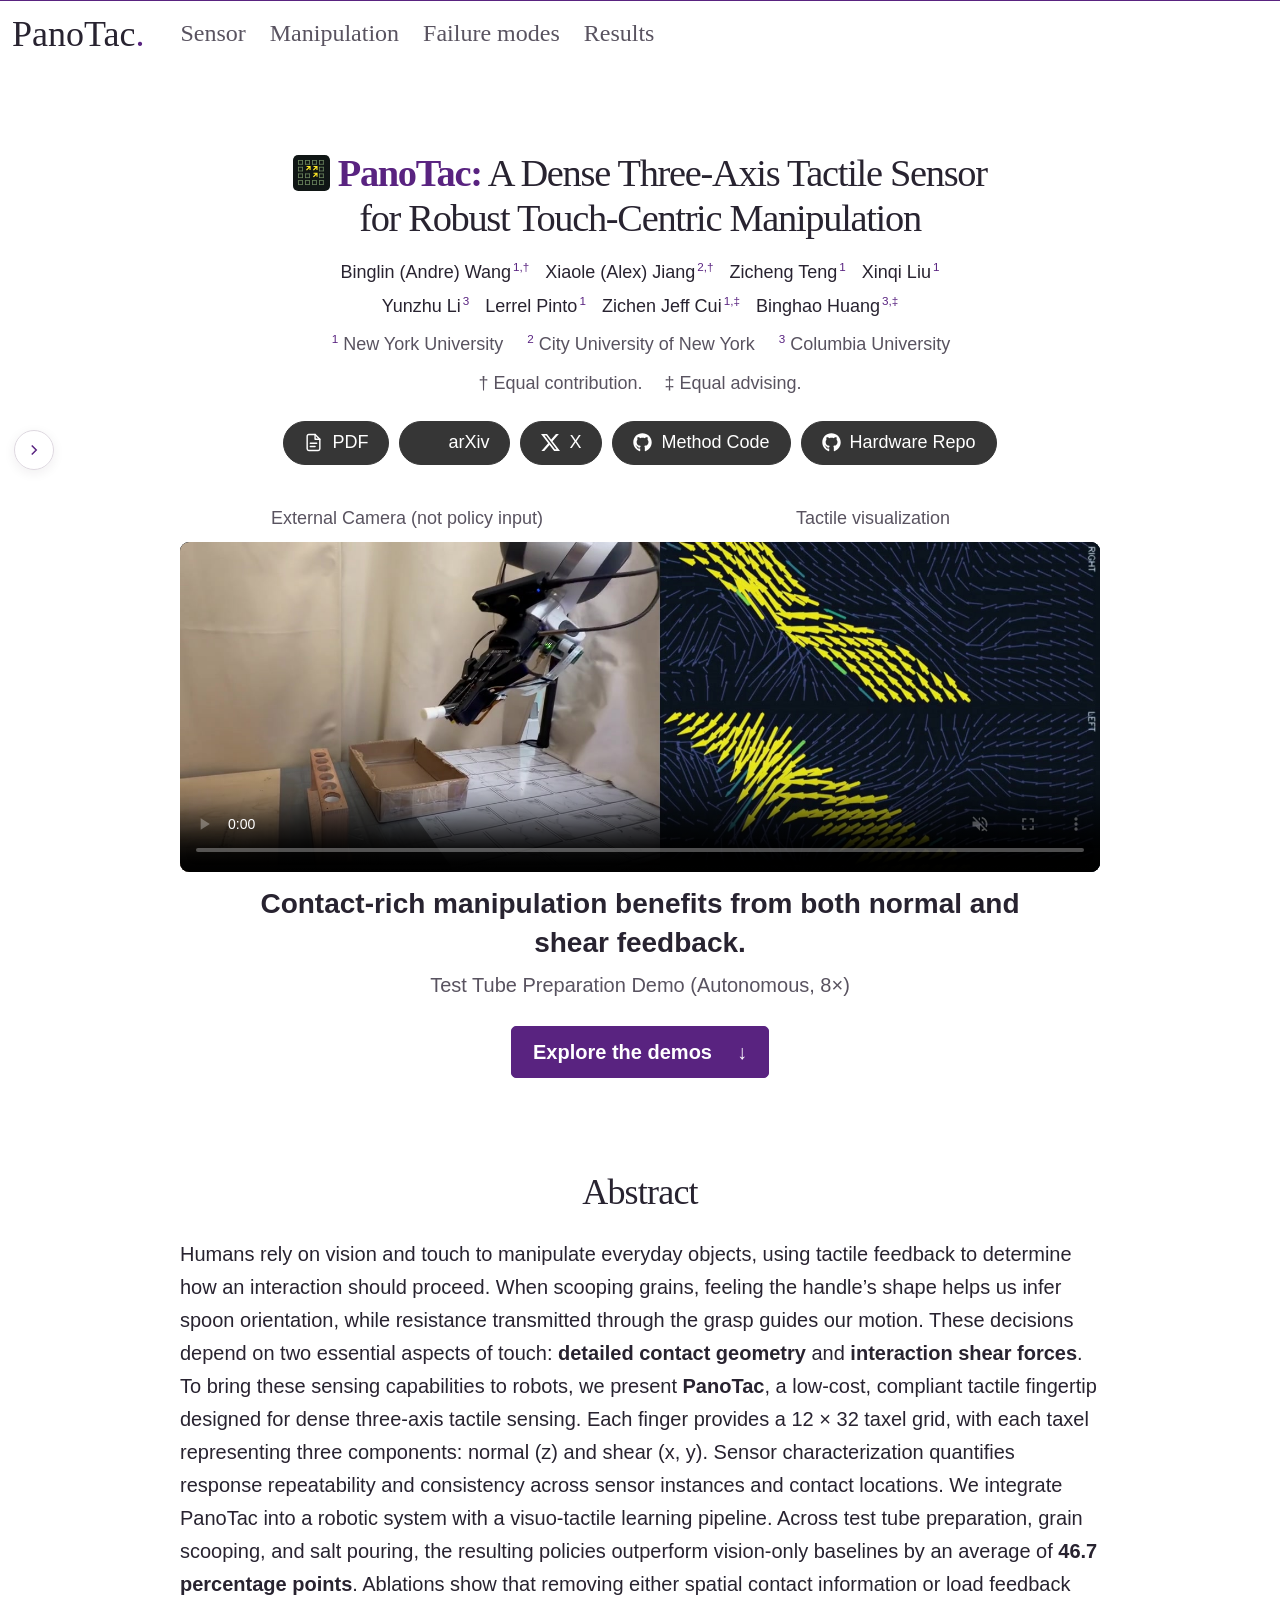
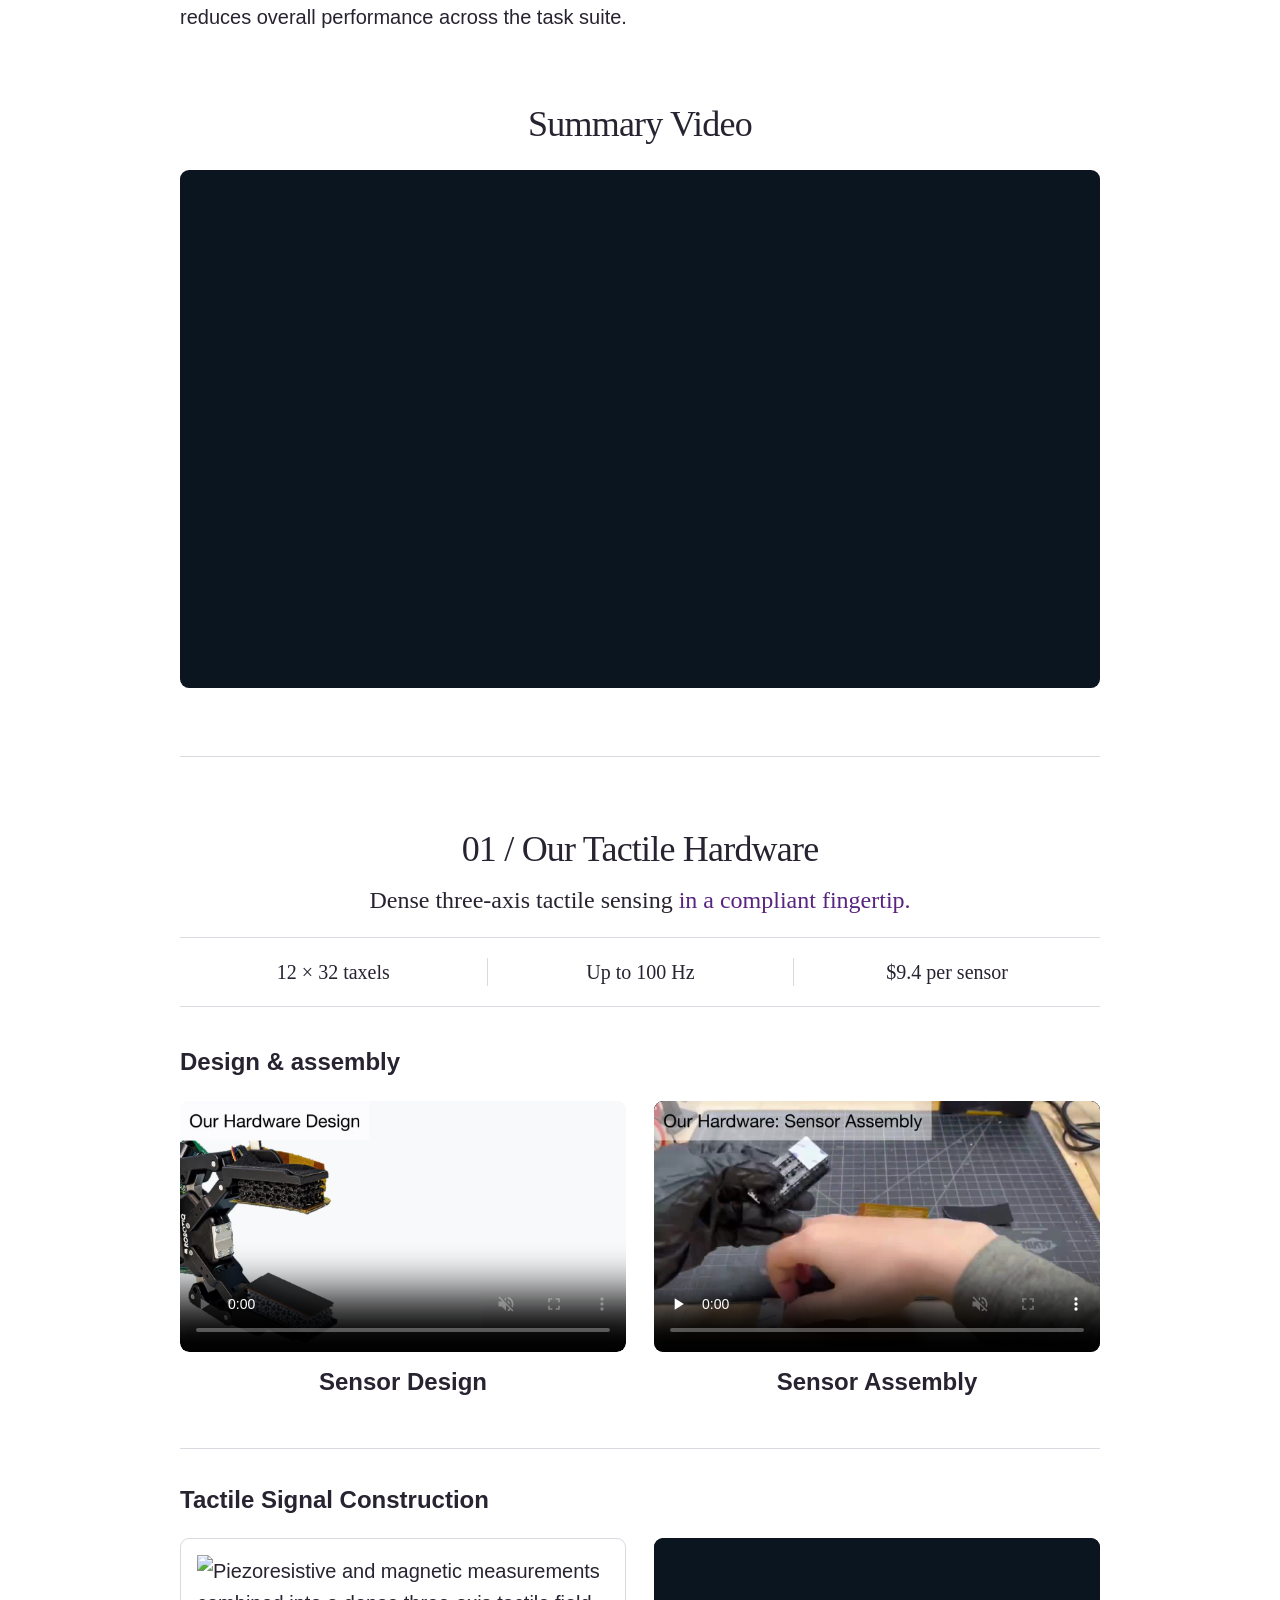
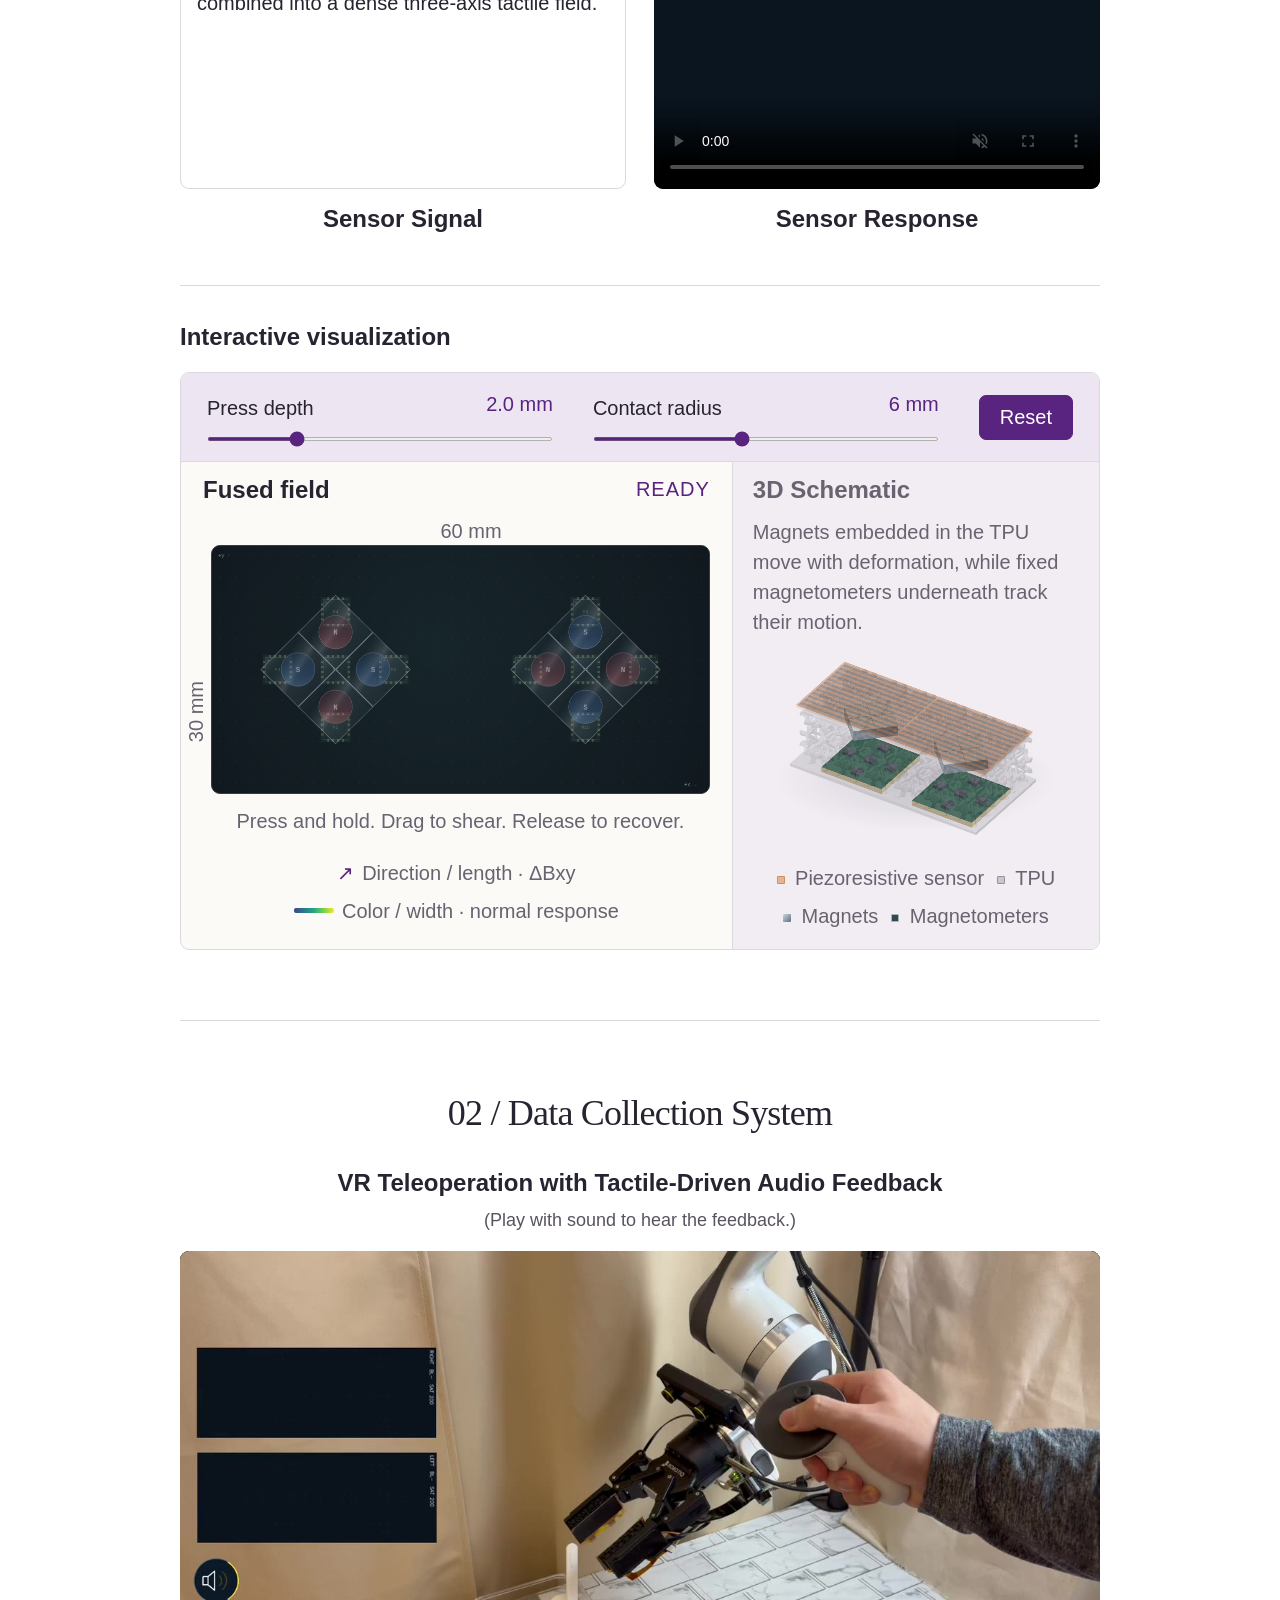
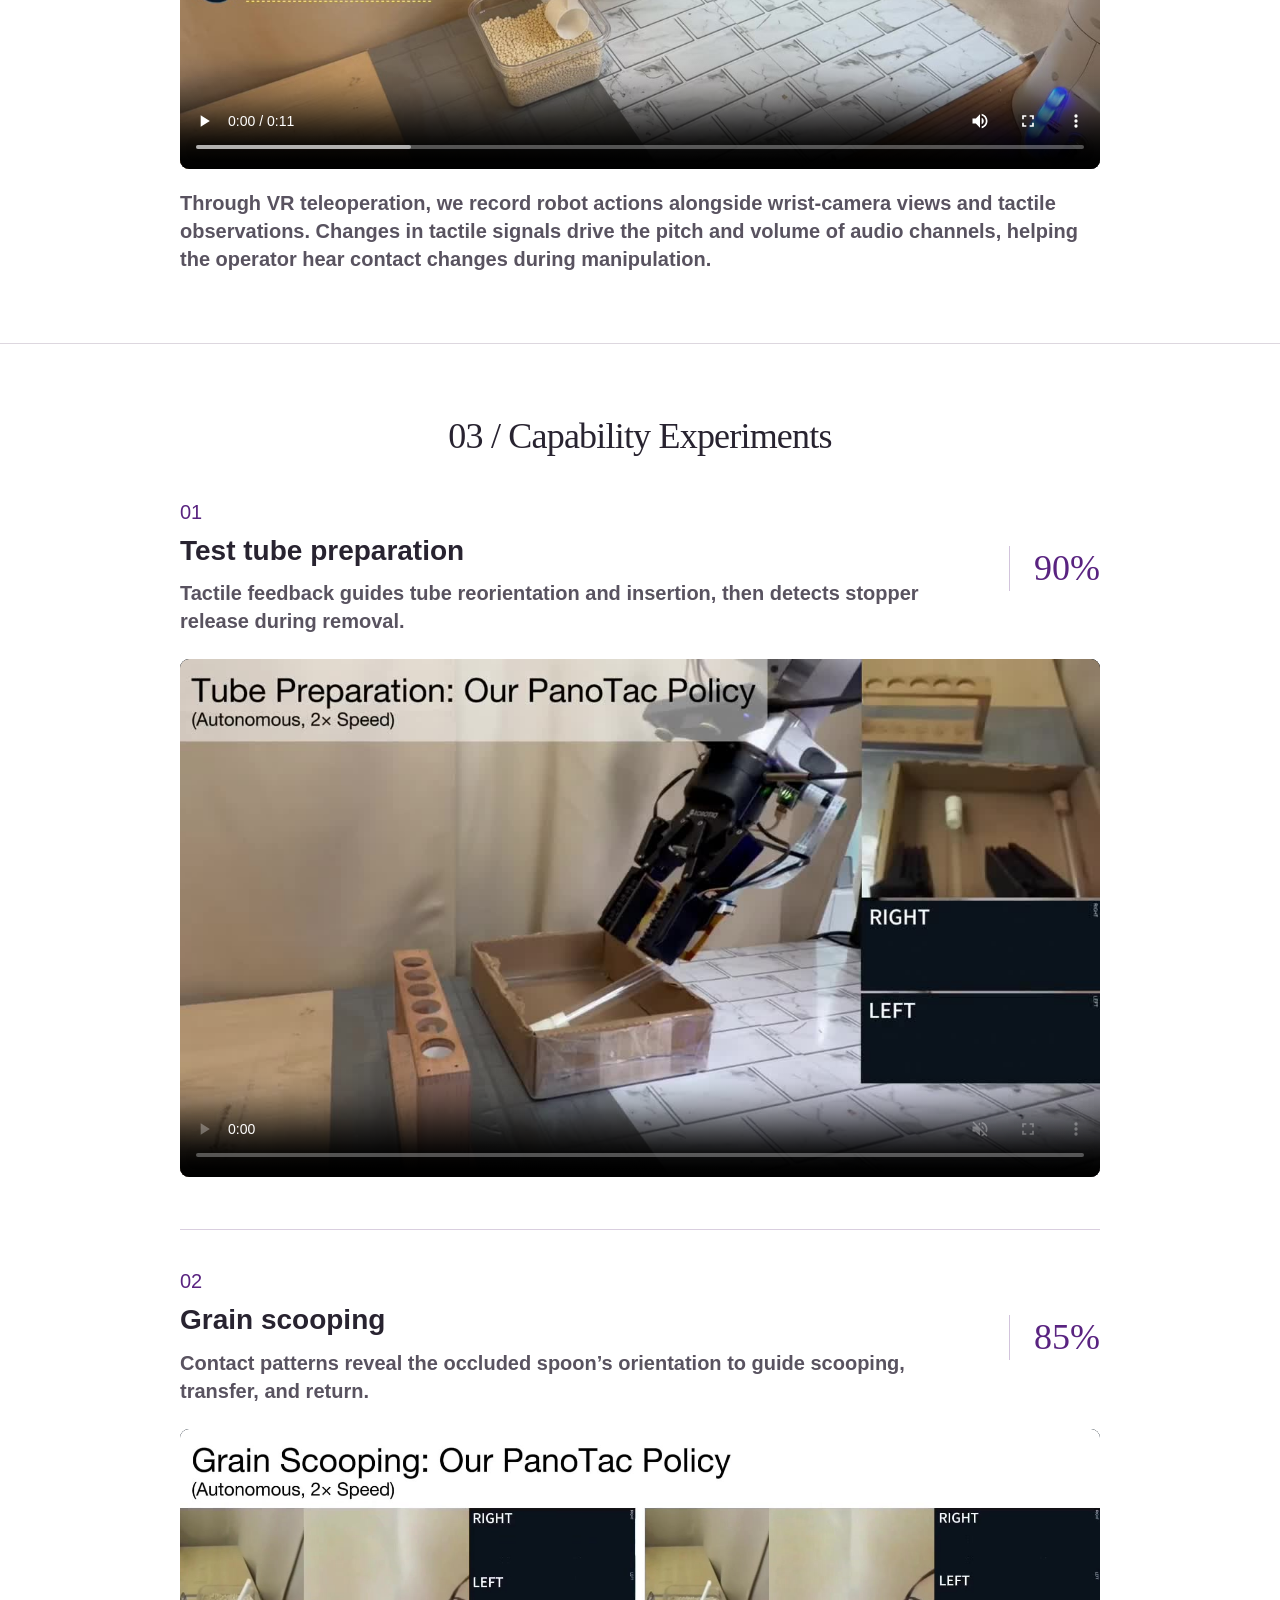
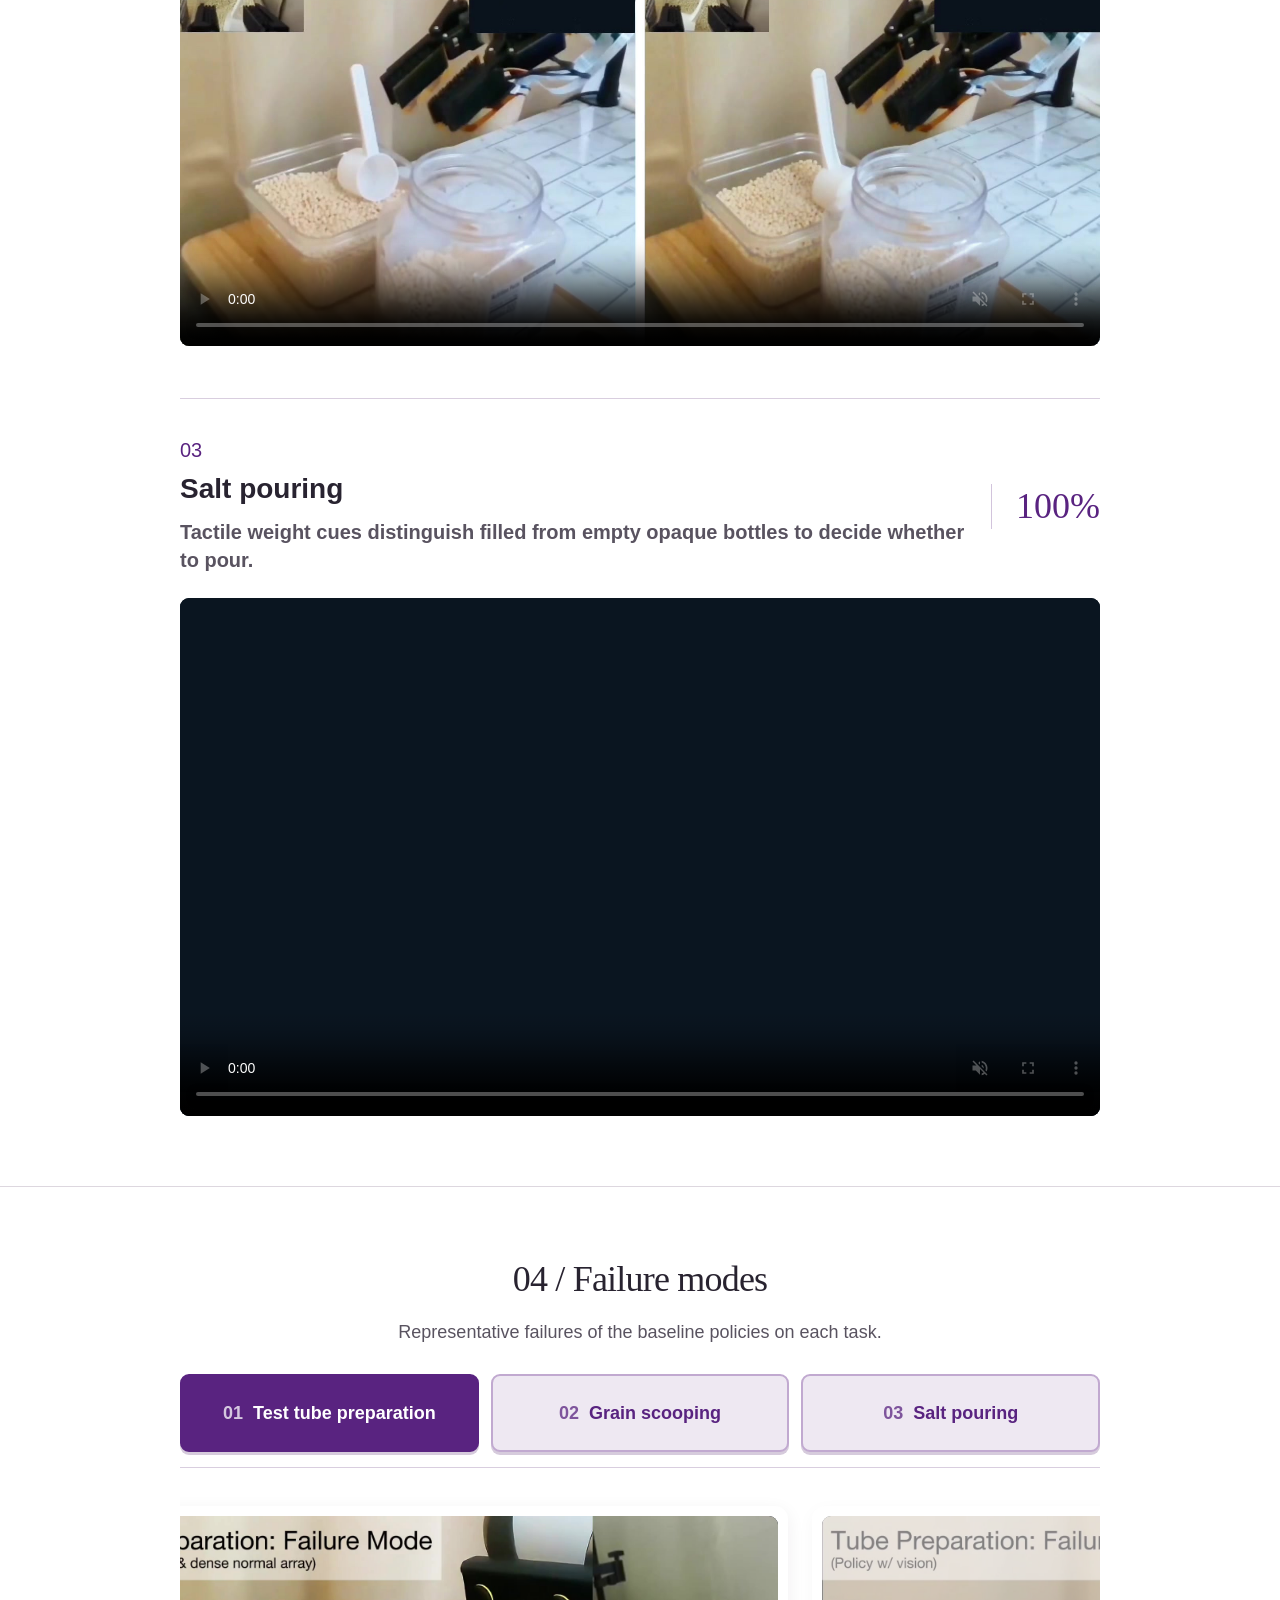
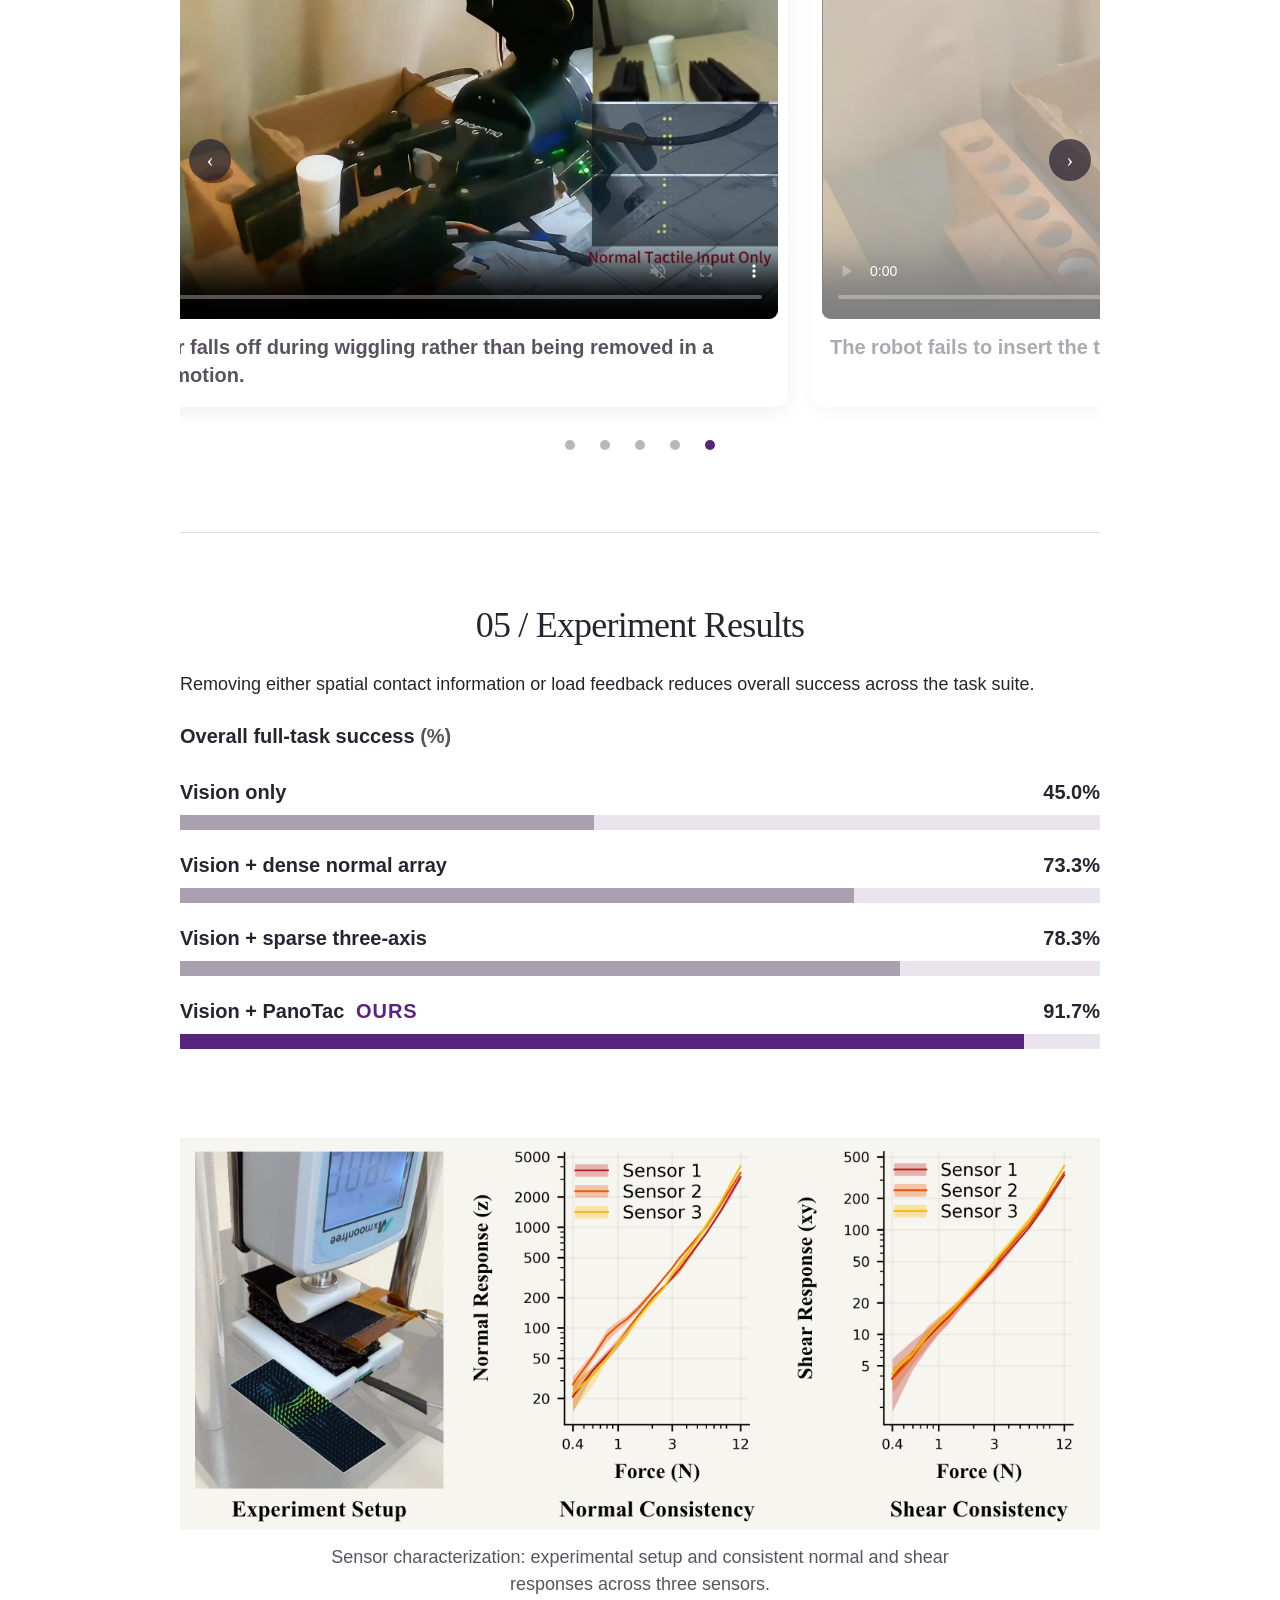
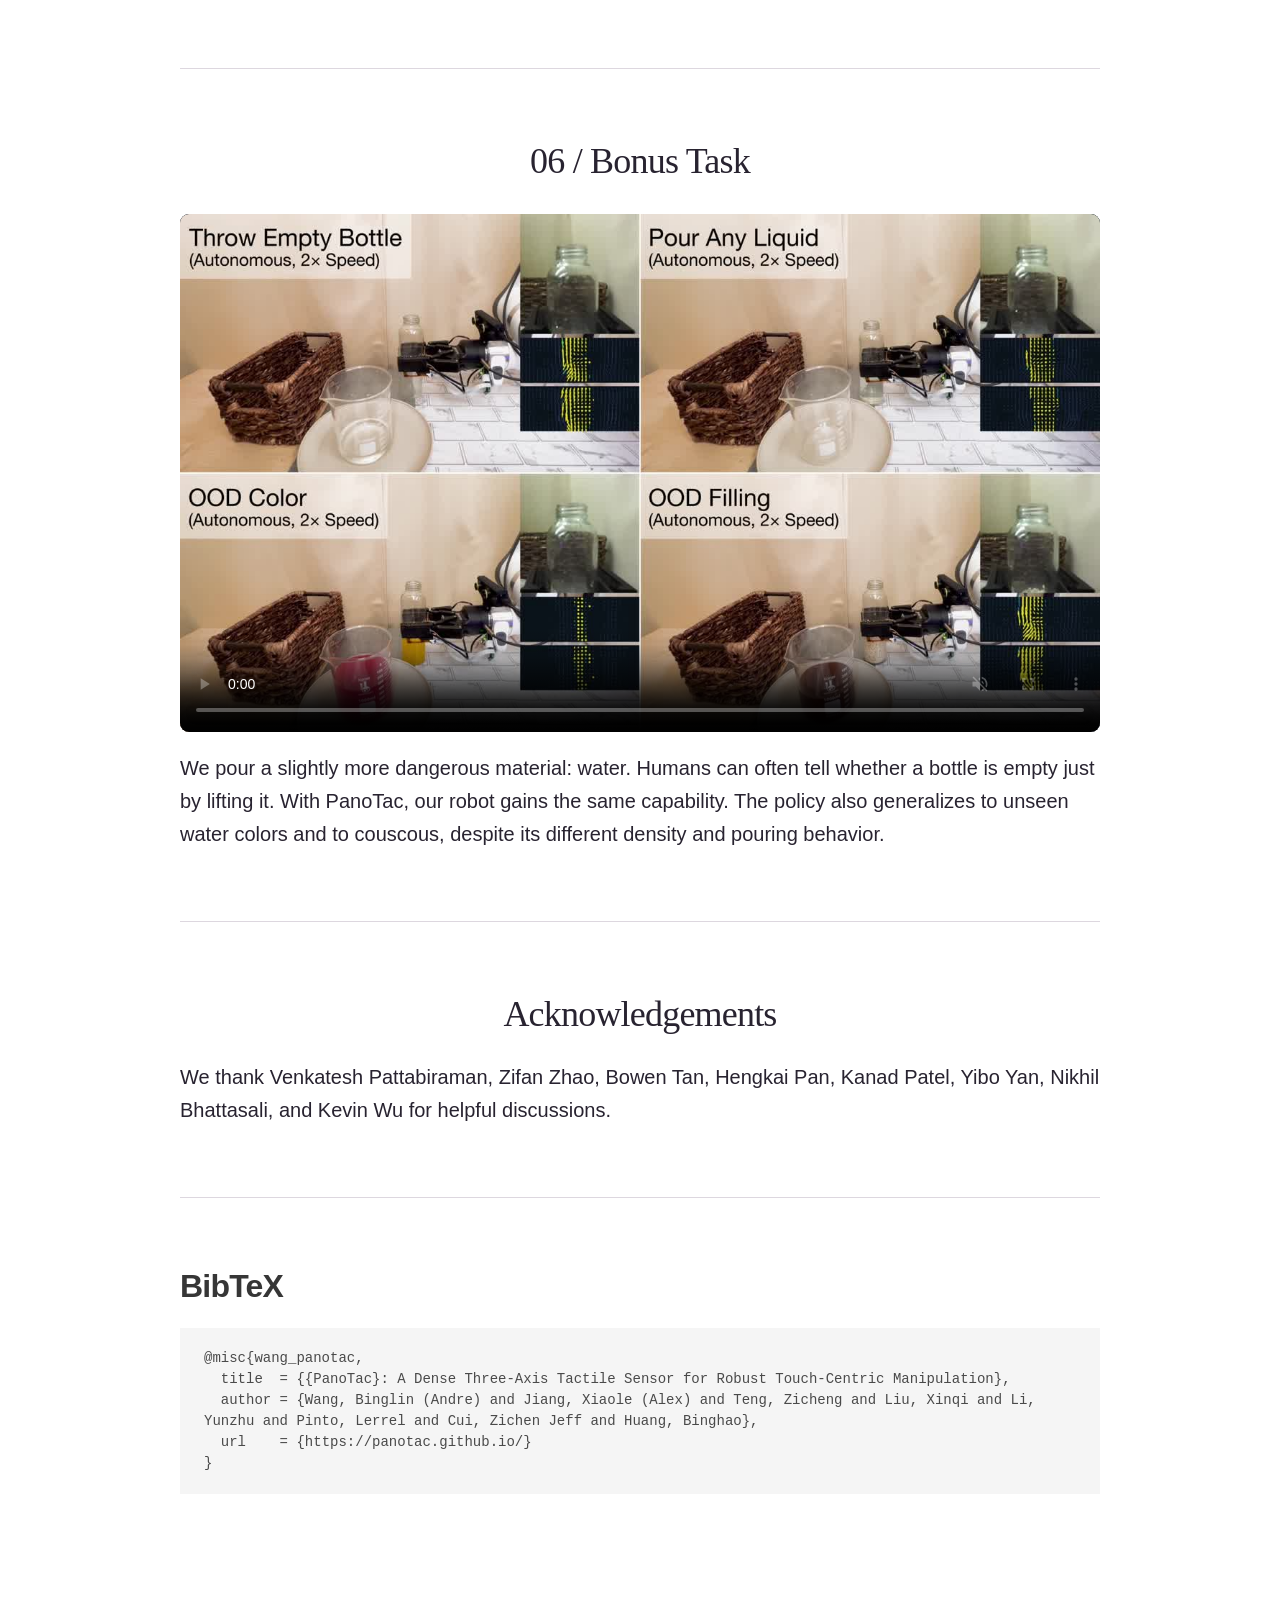
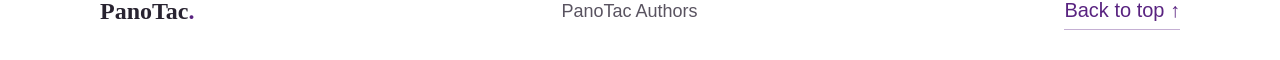
==== commit eedb9341: "Use YouTube-transcoded versions of three updated failure videos" ====
--- a/index.html
+++ b/index.html
@@ -149,8 +149,8 @@
 <div class="carousel-slide" role="group" aria-roledescription="slide" aria-label="1 of 5"><div class="video-frame"><video controls muted playsinline preload="none" poster="assets/images/task1_vis_insert_fail.jpg?v=4" aria-label="Test tube preparation: Insertion failure, Vision only"><source src="assets/videos/task1_vis_insert_fail.mp4?v=youtube-20261103" type="video/mp4">Your browser does not support video. <a href="assets/videos/task1_vis_insert_fail.mp4?v=youtube-20261103">Download this failure case.</a></video></div><p class="failure-description">The robot fails to insert the test tube into the rack opening.</p></div>
 <div class="carousel-slide" role="group" aria-roledescription="slide" aria-label="2 of 5"><div class="video-frame"><video controls muted playsinline preload="none" poster="assets/images/task1_vis_early_lift.jpg?v=4" aria-label="Test tube preparation: Lifting before release, Vision only"><source src="assets/videos/task1_vis_early_lift.mp4?v=youtube-20261103" type="video/mp4">Your browser does not support video. <a href="assets/videos/task1_vis_early_lift.mp4?v=youtube-20261103">Download this failure case.</a></video></div><p class="failure-description">The robot lifts the tube before the stopper has been released.</p></div>
 <div class="carousel-slide" role="group" aria-roledescription="slide" aria-label="3 of 5"><div class="video-frame"><video controls muted playsinline preload="none" poster="assets/images/task1_vis_slip_due_to_early_lifting.jpg?v=4" aria-label="Test tube preparation: Slipping during early lifting, Vision only"><source src="assets/videos/task1_vis_slip_due_to_early_lifting.mp4?v=youtube-20261103" type="video/mp4">Your browser does not support video. <a href="assets/videos/task1_vis_slip_due_to_early_lifting.mp4?v=youtube-20261103">Download this failure case.</a></video></div><p class="failure-description">The tube slips from the grasp as the robot lifts it too early.</p></div>
-<div class="carousel-slide" role="group" aria-roledescription="slide" aria-label="4 of 5"><div class="video-frame"><video controls muted playsinline preload="none" poster="assets/images/task1_fxt_wiggle_indef.jpg?v=release-v5-20261103" aria-label="Test tube preparation: Continued wiggling, Vision + dense normal array"><source src="assets/videos/task1_fxt_wiggle_indef.mp4?v=release-v5-20261103" type="video/mp4">Your browser does not support video. <a href="assets/videos/task1_fxt_wiggle_indef.mp4?v=release-v5-20261103">Download this failure case.</a></video></div><p class="failure-description">The robot continues wiggling even after the stopper has been released.</p></div>
-<div class="carousel-slide" role="group" aria-roledescription="slide" aria-label="5 of 5"><div class="video-frame"><video controls muted playsinline preload="none" poster="assets/images/task1_fxt_stopper_fell_off_when_wiggling.jpg?v=release-v5-20261103" aria-label="Test tube preparation: Stopper falls off during wiggling, Vision + dense normal array"><source src="assets/videos/task1_fxt_stopper_fell_off_when_wiggling.mp4?v=release-v5-20261103" type="video/mp4">Your browser does not support video. <a href="assets/videos/task1_fxt_stopper_fell_off_when_wiggling.mp4?v=release-v5-20261103">Download this failure case.</a></video></div><p class="failure-description">The stopper falls off during wiggling rather than being removed in a controlled motion.</p></div>
+<div class="carousel-slide" role="group" aria-roledescription="slide" aria-label="4 of 5"><div class="video-frame"><video controls muted playsinline preload="none" poster="assets/images/task1_fxt_wiggle_indef.jpg?v=release-v5-20261103" aria-label="Test tube preparation: Continued wiggling, Vision + dense normal array"><source src="assets/videos/task1_fxt_wiggle_indef.mp4?v=youtube-v5-20261103" type="video/mp4">Your browser does not support video. <a href="assets/videos/task1_fxt_wiggle_indef.mp4?v=youtube-v5-20261103">Download this failure case.</a></video></div><p class="failure-description">The robot continues wiggling even after the stopper has been released.</p></div>
+<div class="carousel-slide" role="group" aria-roledescription="slide" aria-label="5 of 5"><div class="video-frame"><video controls muted playsinline preload="none" poster="assets/images/task1_fxt_stopper_fell_off_when_wiggling.jpg?v=release-v5-20261103" aria-label="Test tube preparation: Stopper falls off during wiggling, Vision + dense normal array"><source src="assets/videos/task1_fxt_stopper_fell_off_when_wiggling.mp4?v=youtube-v5-20261103" type="video/mp4">Your browser does not support video. <a href="assets/videos/task1_fxt_stopper_fell_off_when_wiggling.mp4?v=youtube-v5-20261103">Download this failure case.</a></video></div><p class="failure-description">The stopper falls off during wiggling rather than being removed in a controlled motion.</p></div>
 </div><button type="button" class="carousel-arrow carousel-prev" aria-label="Previous test tube preparation failure video" aria-controls="failure-tube-track">‹</button><button type="button" class="carousel-arrow carousel-next" aria-label="Next test tube preparation failure video" aria-controls="failure-tube-track">›</button></div><div class="carousel-dots" role="group" aria-label="Choose test tube preparation failure video">
 <button type="button" aria-label="Show video 1 of 5" aria-controls="failure-tube-track" data-slide="0" aria-current="true"></button>
 <button type="button" aria-label="Show video 2 of 5" aria-controls="failure-tube-track" data-slide="1"></button>
@@ -176,7 +176,7 @@
 <div class="failure-carousel" data-carousel role="region" aria-roledescription="carousel" aria-labelledby="failure-salt-tab"><div class="carousel-window"><div class="carousel-track" id="failure-salt-track" tabindex="0" aria-label="Salt pouring failure videos">
 <div class="carousel-slide" role="group" aria-roledescription="slide" aria-label="1 of 4"><div class="video-frame"><video controls muted playsinline preload="none" poster="assets/images/failure-task3_f1.jpg" aria-label="Salt pouring: Discarding a filled bottle, Vision only"><source src="assets/videos/failure-task3_f1.webm" type="video/webm"><source src="assets/videos/failure-task3_f1.mp4" type="video/mp4">Your browser does not support video. <a href="assets/videos/failure-task3_f1.mp4">Download this failure case.</a></video></div><p class="failure-description">The robot discards a bottle that still contains salt.</p></div>
 <div class="carousel-slide" role="group" aria-roledescription="slide" aria-label="2 of 4"><div class="video-frame"><video controls muted playsinline preload="none" poster="assets/images/failure-task3_f2.jpg" aria-label="Salt pouring: Not discarding an empty bottle, Vision only"><source src="assets/videos/failure-task3_f2.webm" type="video/webm"><source src="assets/videos/failure-task3_f2.mp4" type="video/mp4">Your browser does not support video. <a href="assets/videos/failure-task3_f2.mp4">Download this failure case.</a></video></div><p class="failure-description">The robot fails to discard the bottle after it is empty.</p></div>
-<div class="carousel-slide" role="group" aria-roledescription="slide" aria-label="3 of 4"><div class="video-frame"><video controls muted playsinline preload="none" poster="assets/images/failure-task3_f3.jpg?v=incomplete-pour-20261103" aria-label="Salt pouring: Incomplete pour"><source src="assets/videos/failure-task3_f3.mp4?v=incomplete-pour-20261103" type="video/mp4">Your browser does not support video. <a href="assets/videos/failure-task3_f3.mp4?v=incomplete-pour-20261103">Download this failure case.</a></video></div><p class="failure-description">The robot stops pouring before all of the salt has left the bottle.</p></div>
+<div class="carousel-slide" role="group" aria-roledescription="slide" aria-label="3 of 4"><div class="video-frame"><video controls muted playsinline preload="none" poster="assets/images/failure-task3_f3.jpg?v=incomplete-pour-20261103" aria-label="Salt pouring: Incomplete pour"><source src="assets/videos/failure-task3_f3.mp4?v=youtube-v5-20261103" type="video/mp4">Your browser does not support video. <a href="assets/videos/failure-task3_f3.mp4?v=youtube-v5-20261103">Download this failure case.</a></video></div><p class="failure-description">The robot stops pouring before all of the salt has left the bottle.</p></div>
 <div class="carousel-slide" role="group" aria-roledescription="slide" aria-label="4 of 4"><div class="video-frame"><video controls muted playsinline preload="none" poster="assets/images/failure-task3_f4.jpg" aria-label="Salt pouring: Pouring an empty bottle"><source src="assets/videos/failure-task3_f4.mp4" type="video/mp4">Your browser does not support video. <a href="assets/videos/failure-task3_f4.mp4">Download this failure case.</a></video></div><p class="failure-description">The robot attempts to pour from an empty bottle instead of discarding it.</p></div>
 </div><button type="button" class="carousel-arrow carousel-prev" aria-label="Previous salt pouring failure video" aria-controls="failure-salt-track">‹</button><button type="button" class="carousel-arrow carousel-next" aria-label="Next salt pouring failure video" aria-controls="failure-salt-track">›</button></div><div class="carousel-dots" role="group" aria-label="Choose salt pouring failure video">
 <button type="button" aria-label="Show video 1 of 4" aria-controls="failure-salt-track" data-slide="0" aria-current="true"></button>
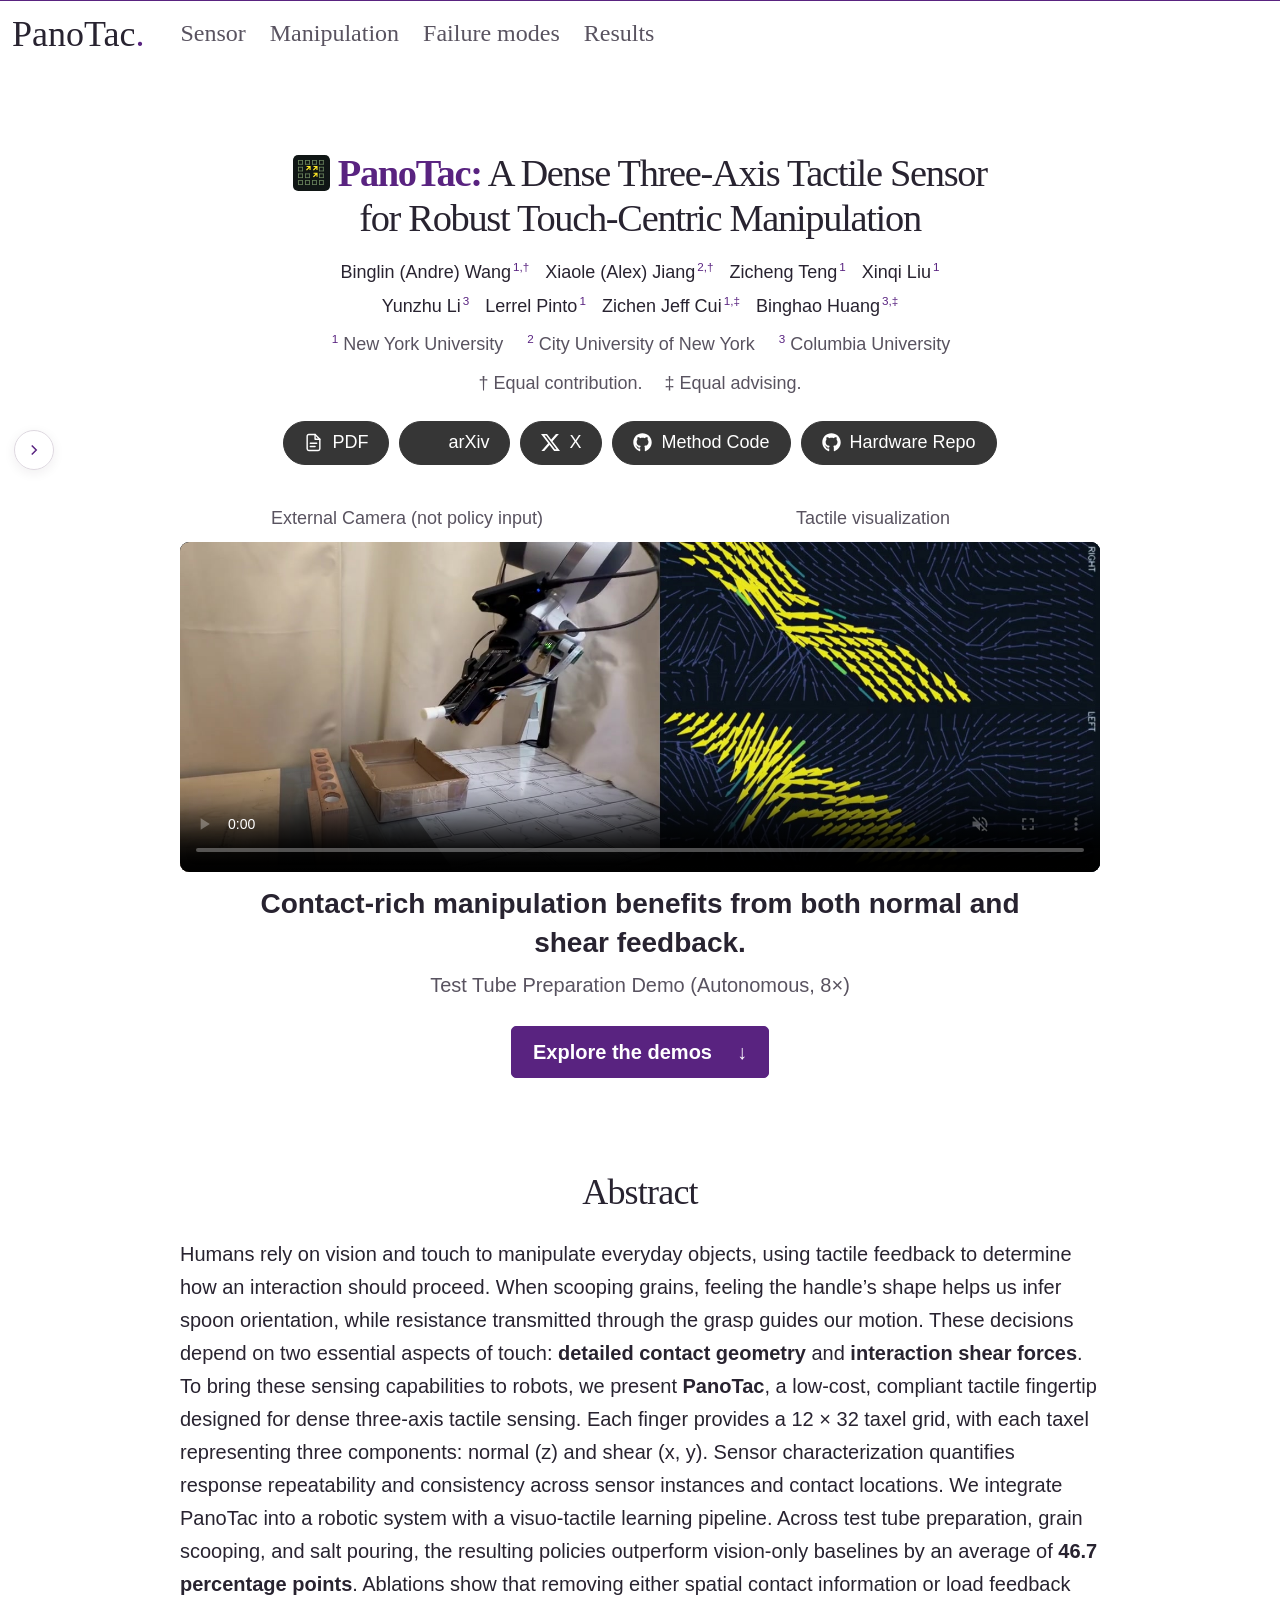
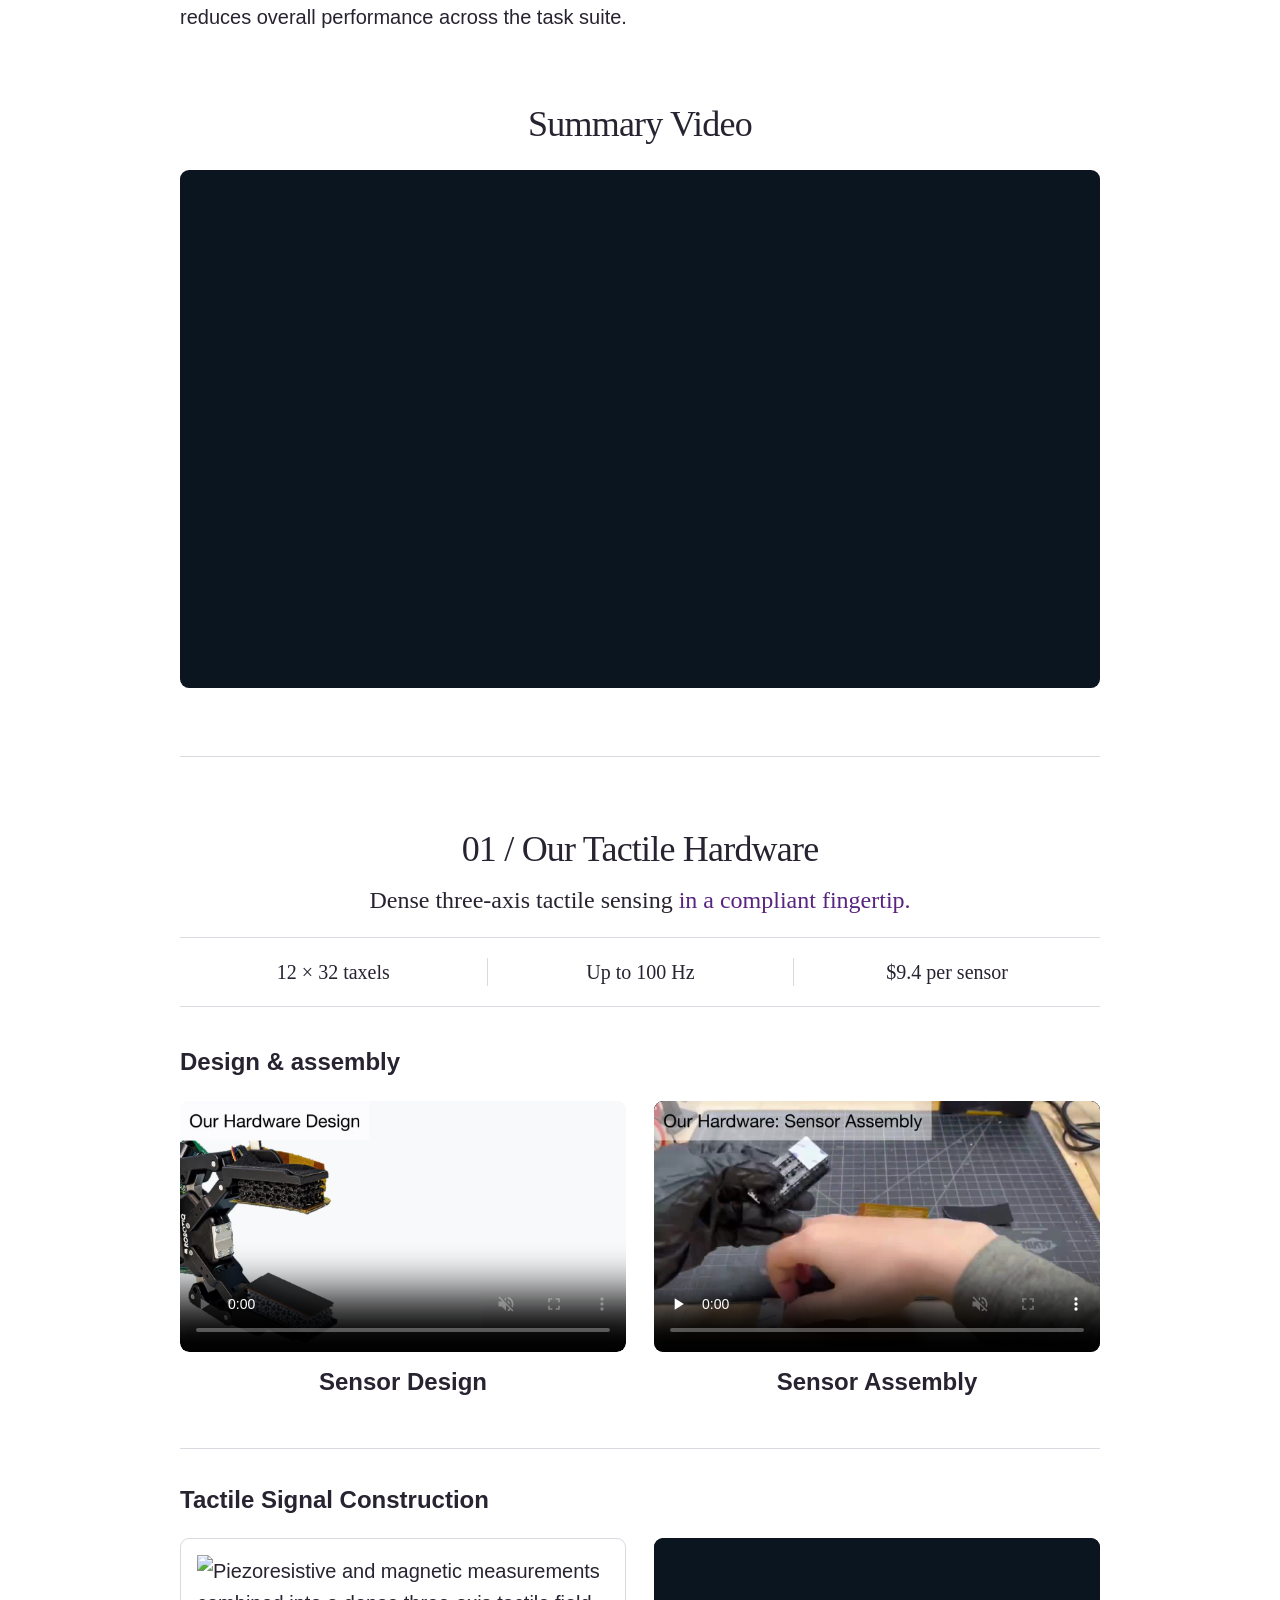
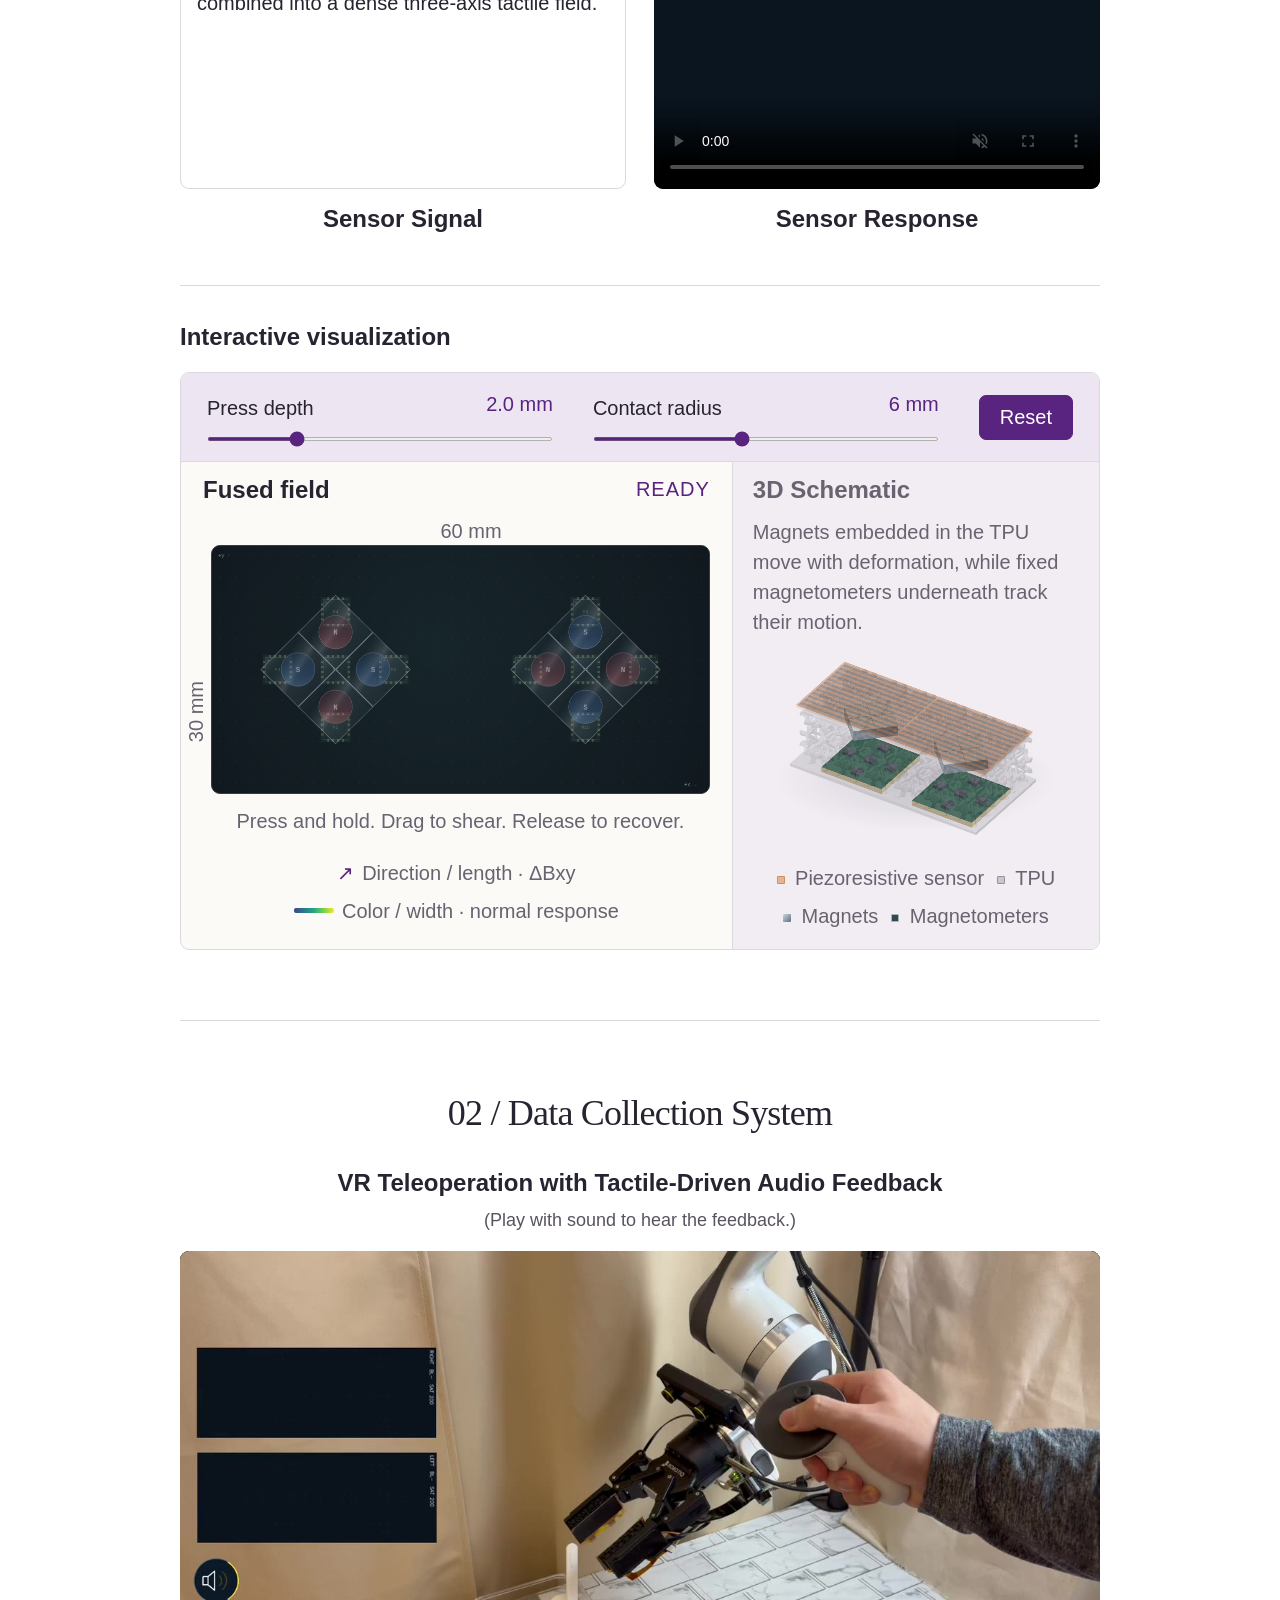
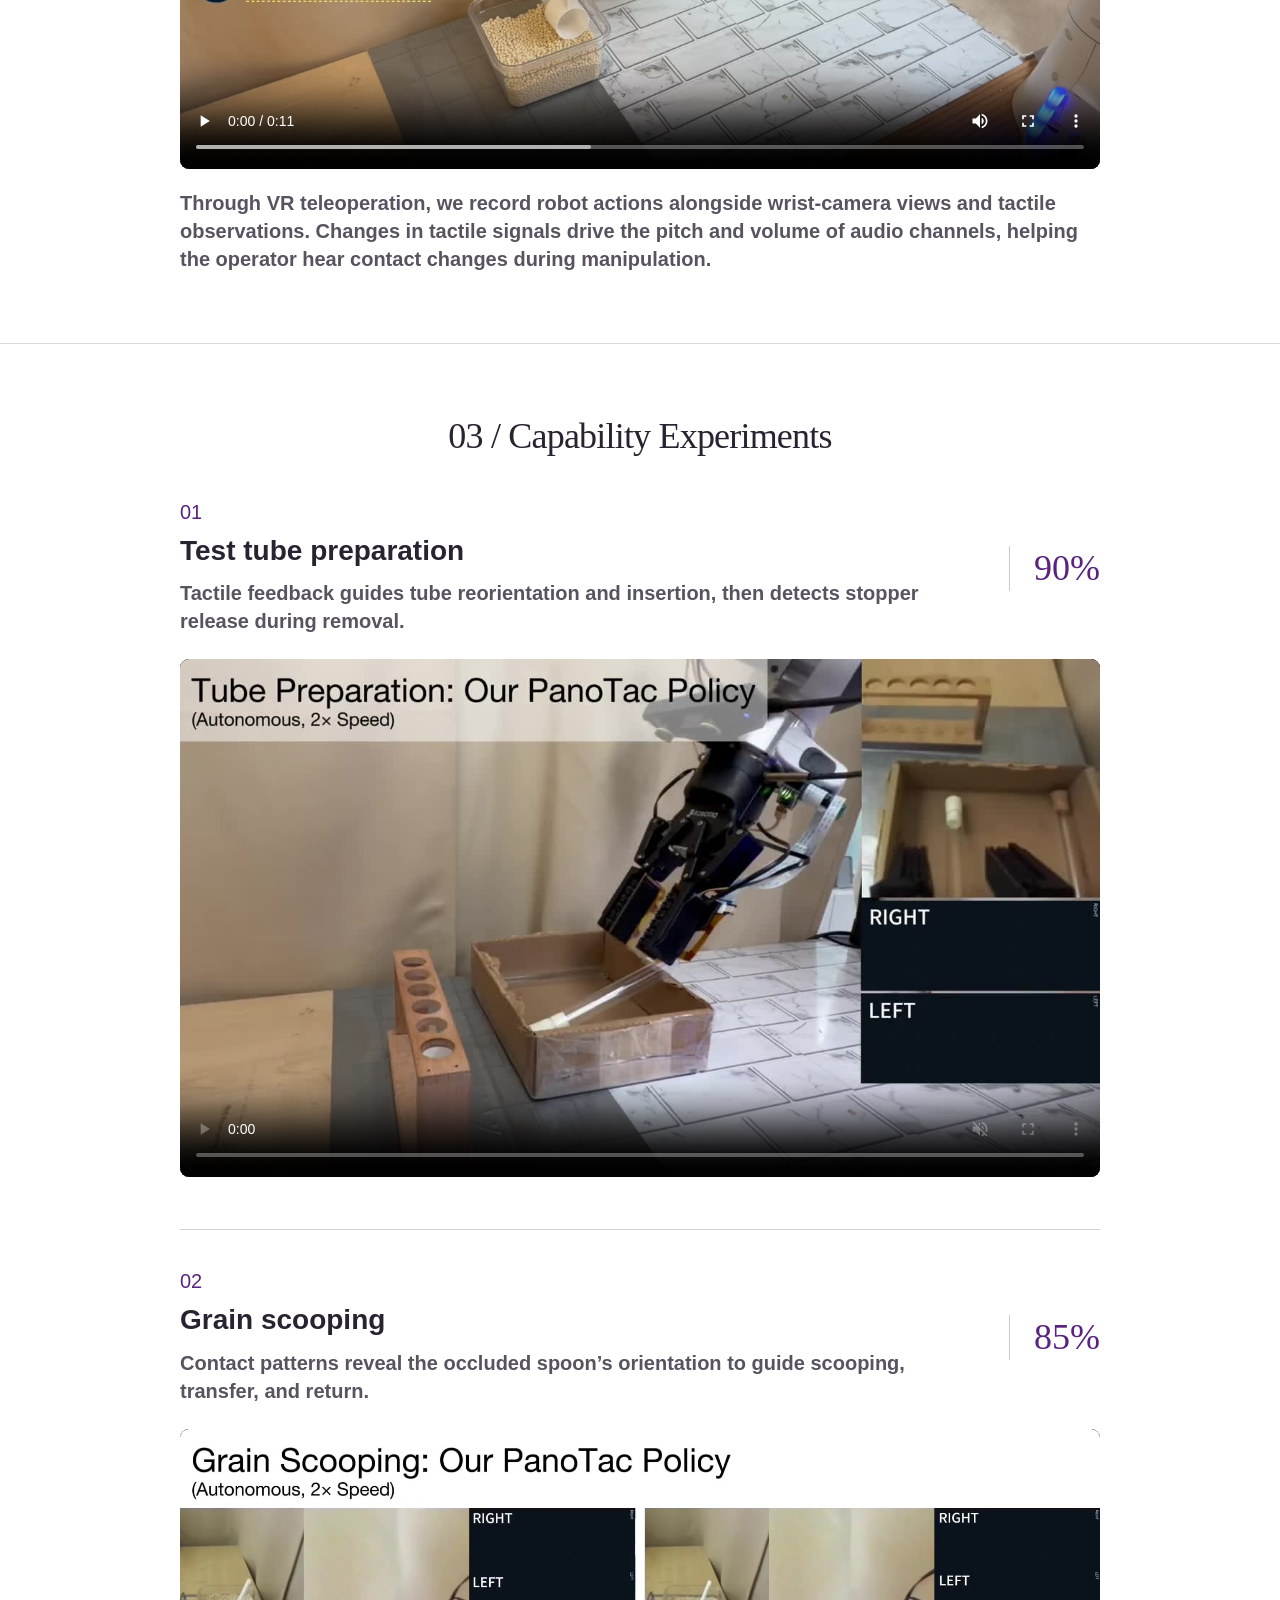
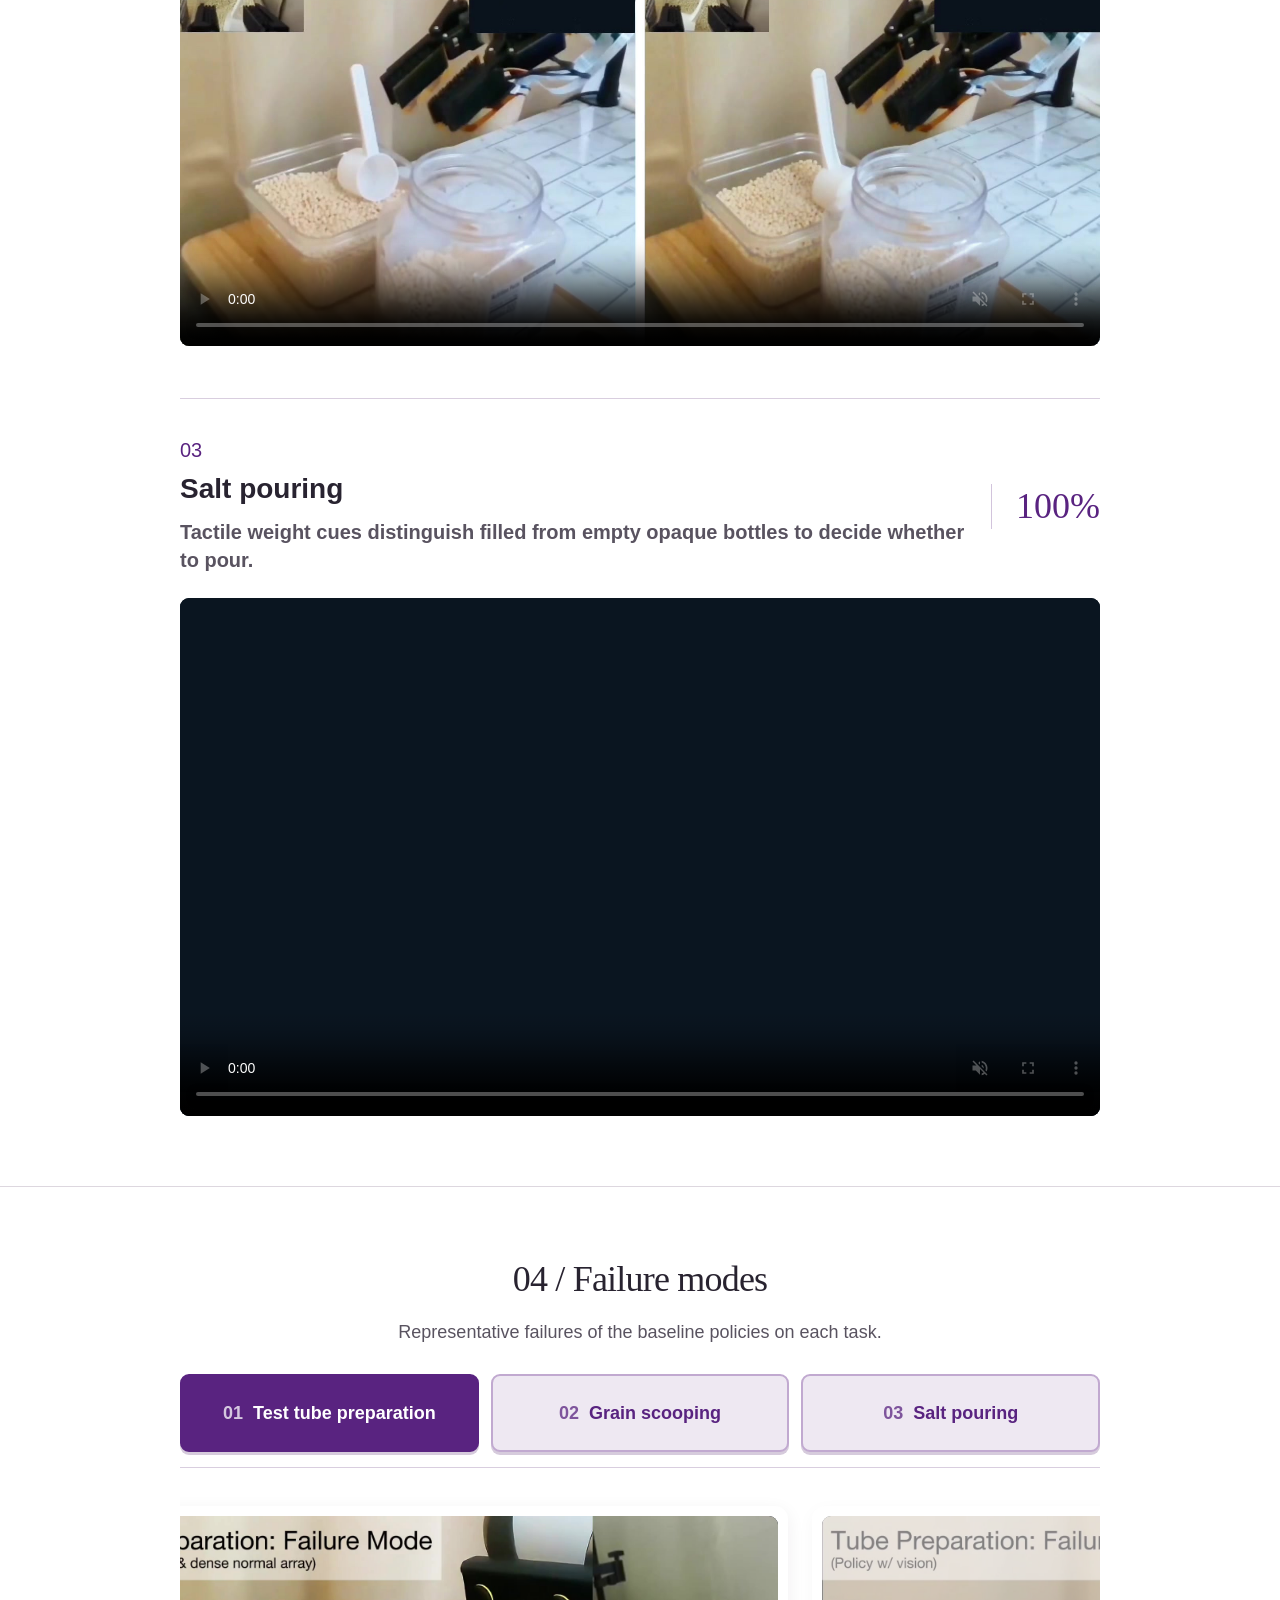
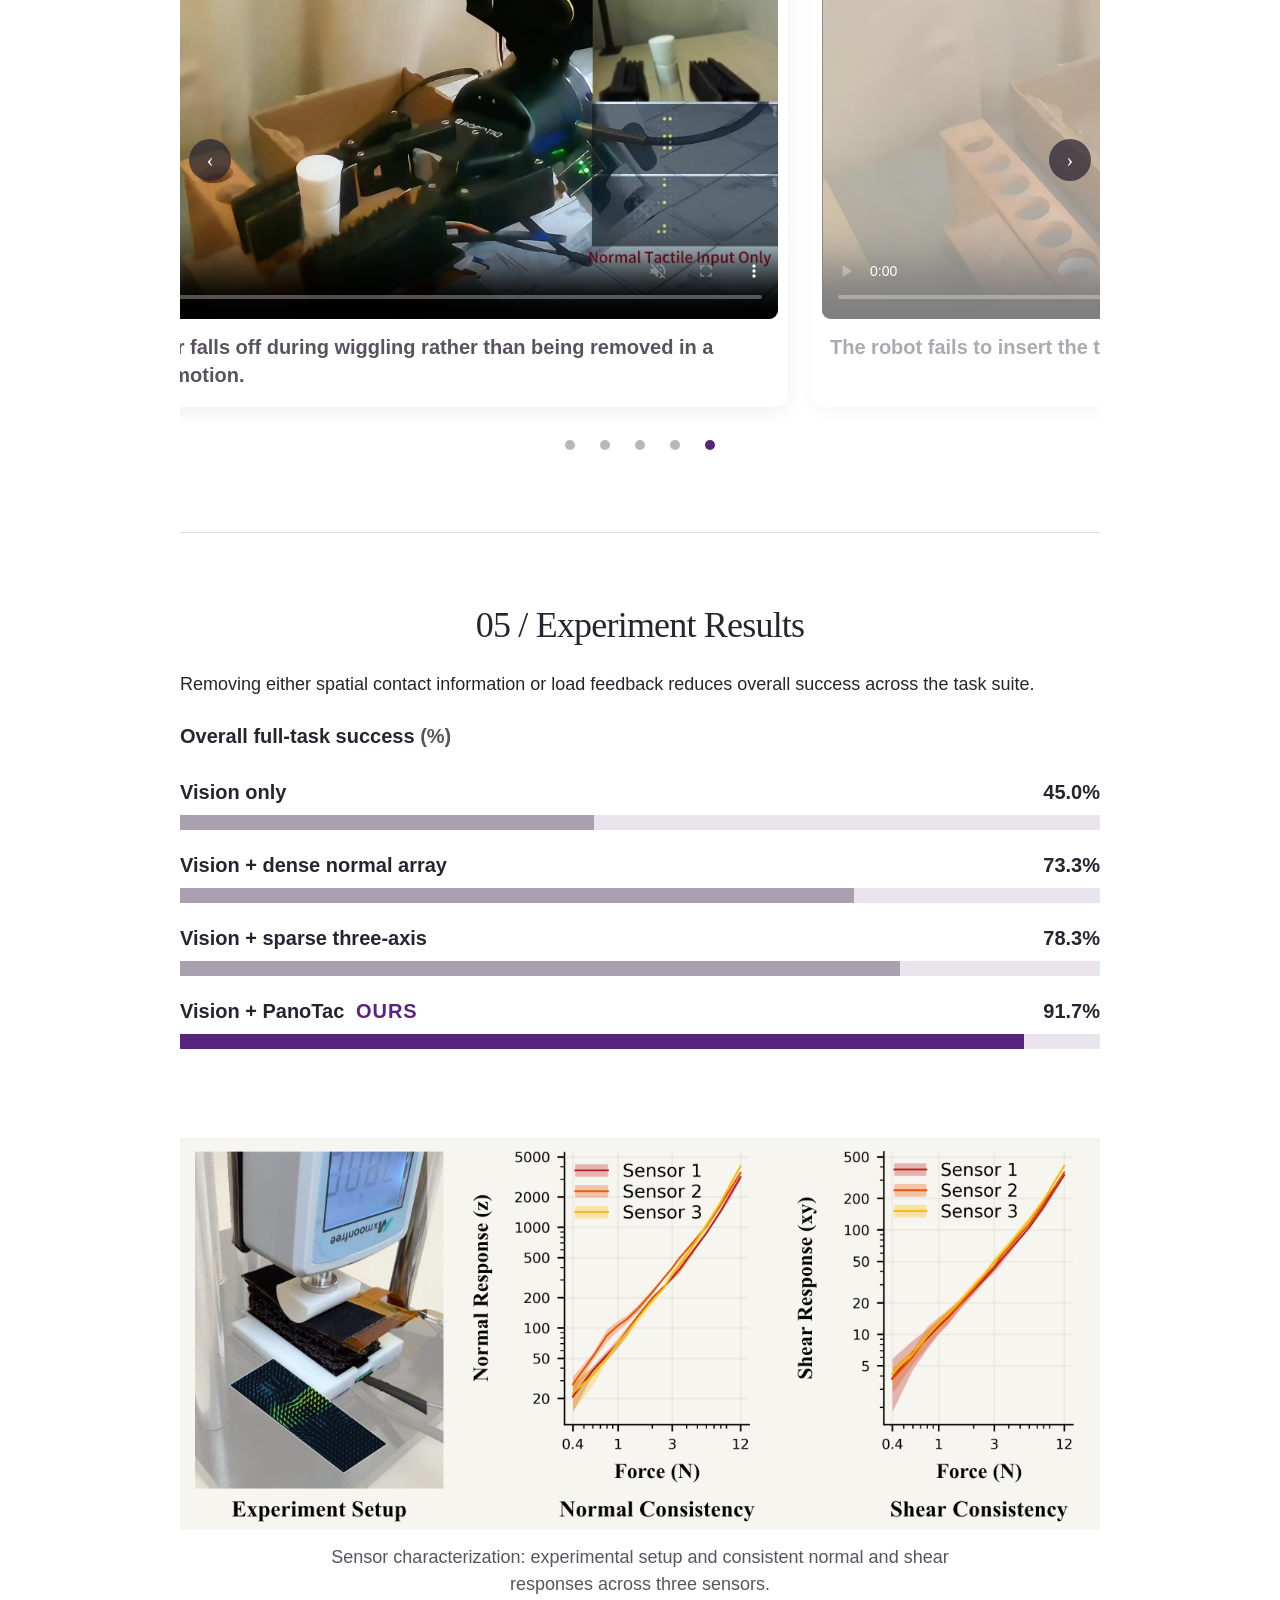
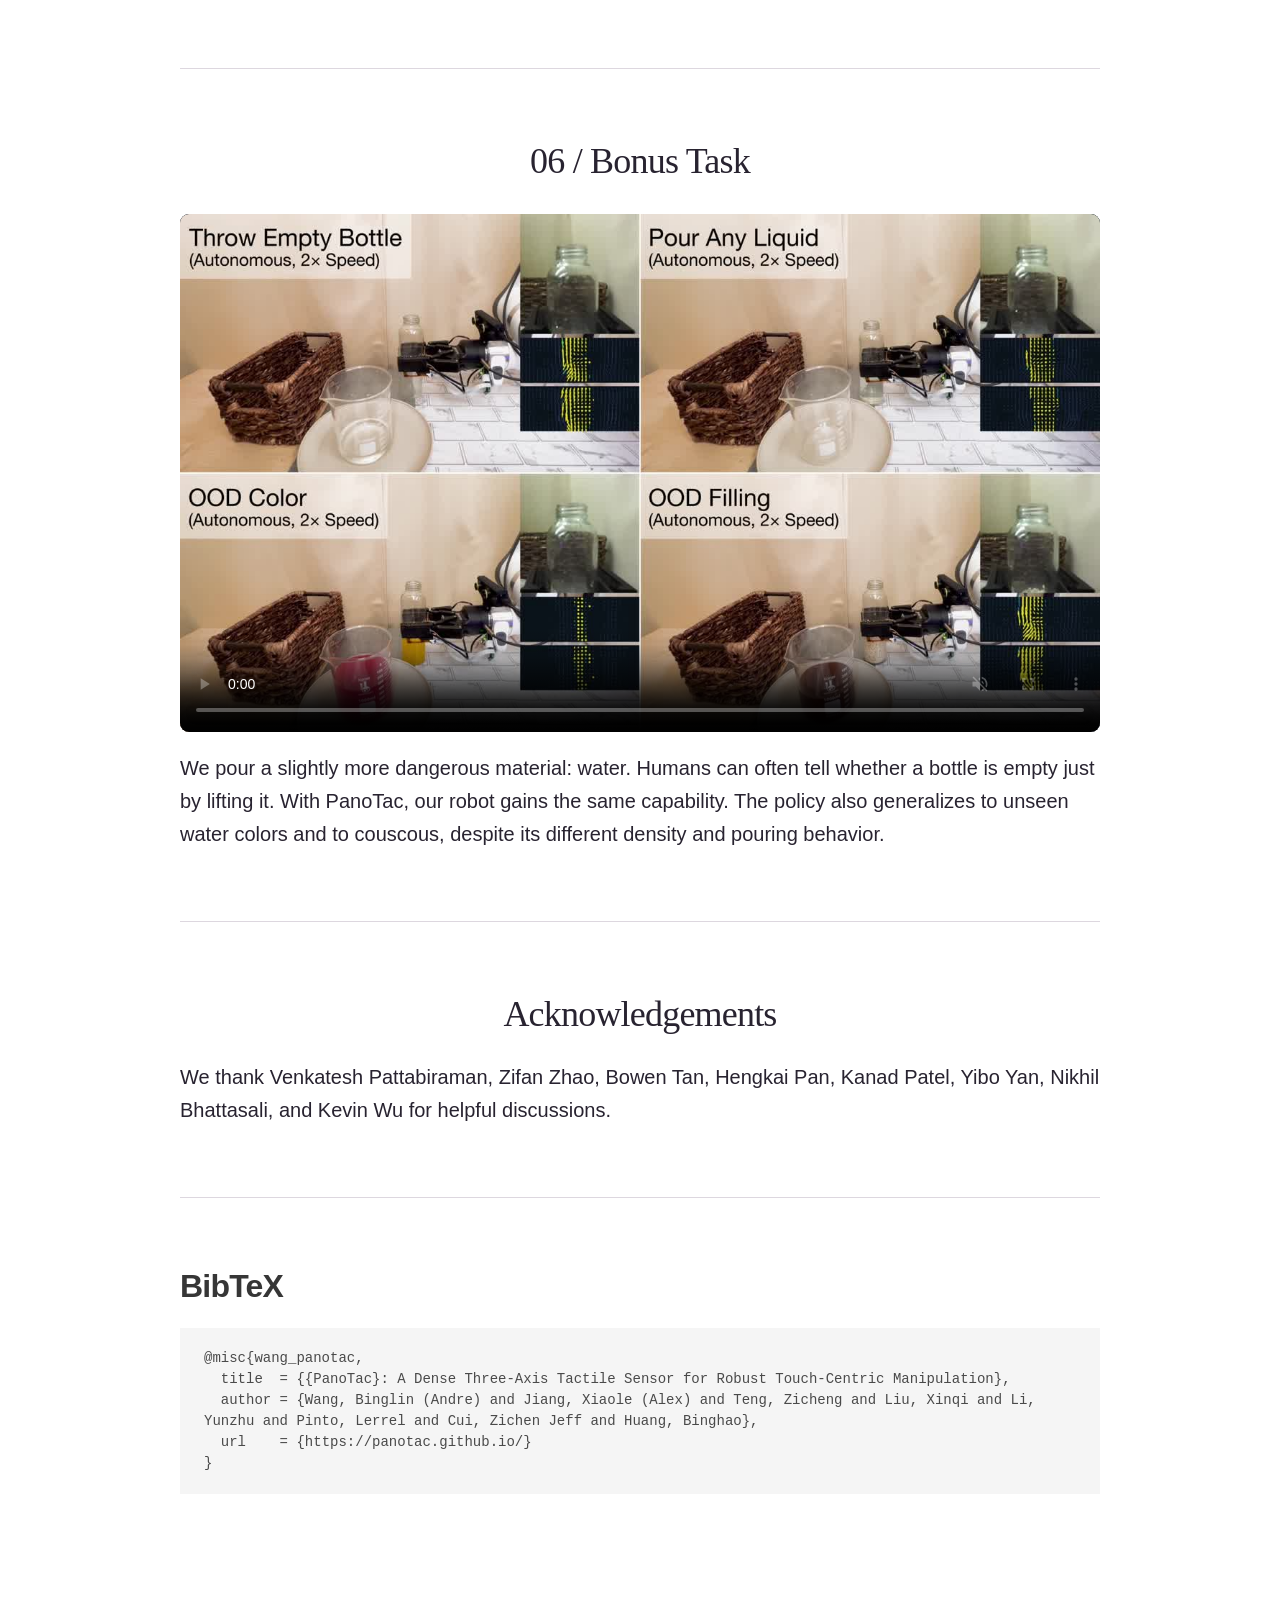
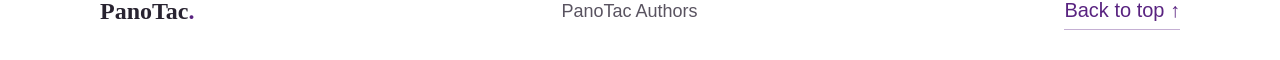
==== commit 414481b3: "Link X button to PanoTac announcement thread" ====
--- a/index.html
+++ b/index.html
@@ -70,7 +70,7 @@
     <nav class="paper-resources" aria-label="Paper and code resources">
       <a class="paper-resource" href="assets/papers/panotac.pdf" target="_blank" rel="noopener noreferrer" data-resource="pdf"><svg viewBox="0 0 24 24" fill="none" stroke="currentColor" stroke-width="1.8" stroke-linecap="round" stroke-linejoin="round" aria-hidden="true"><path d="M14 2H6a2 2 0 0 0-2 2v16a2 2 0 0 0 2 2h12a2 2 0 0 0 2-2V8z"/><path d="M14 2v6h6M8 13h8M8 17h6"/></svg><span>PDF</span></a>
       <a class="paper-resource" href="https://arxiv.org/abs/2611.03520" target="_blank" rel="noopener noreferrer" data-resource="arxiv"><i class="ai ai-arxiv" aria-hidden="true"></i><span>arXiv</span></a>
-      <span class="paper-resource" role="link" aria-disabled="true" data-resource="twitter" title="Coming soon"><svg viewBox="0 0 24 24" aria-hidden="true" focusable="false"><path fill="currentColor" d="M18.901 1.153h3.68l-8.04 9.19L24 22.846h-7.406l-5.8-7.584-6.64 7.584H.47l8.6-9.835L0 1.154h7.594l5.243 6.932zM17.61 20.644h2.039L6.486 3.24H4.298z"/></svg><span>X</span></span>
+      <a class="paper-resource" href="https://x.com/binghao_huang/status/2117646124806701299" target="_blank" rel="noopener noreferrer" data-resource="twitter"><svg viewBox="0 0 24 24" aria-hidden="true" focusable="false"><path fill="currentColor" d="M18.901 1.153h3.68l-8.04 9.19L24 22.846h-7.406l-5.8-7.584-6.64 7.584H.47l8.6-9.835L0 1.154h7.594l5.243 6.932zM17.61 20.644h2.039L6.486 3.24H4.298z"/></svg><span>X</span></a>
       <span class="paper-resource" role="link" aria-disabled="true" data-resource="method" title="Coming soon"><svg class="svg-inline--fa fa-github fa-w-16" aria-hidden="true" focusable="false" data-prefix="fab" data-icon="github" role="img" xmlns="http://www.w3.org/2000/svg" viewBox="0 0 496 512" data-fa-i2svg=""><path fill="currentColor" d="M165.9 397.4c0 2-2.3 3.6-5.2 3.6-3.3.3-5.6-1.3-5.6-3.6 0-2 2.3-3.6 5.2-3.6 3-.3 5.6 1.3 5.6 3.6zm-31.1-4.5c-.7 2 1.3 4.3 4.3 4.9 2.6 1 5.6 0 6.2-2s-1.3-4.3-4.3-5.2c-2.6-.7-5.5.3-6.2 2.3zm44.2-1.7c-2.9.7-4.9 2.6-4.6 4.9.3 2 2.9 3.3 5.9 2.6 2.9-.7 4.9-2.6 4.6-4.6-.3-1.9-3-3.2-5.9-2.9zM244.8 8C106.1 8 0 113.3 0 252c0 110.9 69.8 205.8 169.5 239.2 12.8 2.3 17.3-5.6 17.3-12.1 0-6.2-.3-40.4-.3-61.4 0 0-70 15-84.7-29.8 0 0-11.4-29.1-27.8-36.6 0 0-22.9-15.7 1.6-15.4 0 0 24.9 2 38.6 25.8 21.9 38.6 58.6 27.5 72.9 20.9 2.3-16 8.8-27.1 16-33.7-55.9-6.2-112.3-14.3-112.3-110.5 0-27.5 7.6-41.3 23.6-58.9-2.6-6.5-11.1-33.3 2.6-67.9 20.9-6.5 69 27 69 27 20-5.6 41.5-8.5 62.8-8.5s42.8 2.9 62.8 8.5c0 0 48.1-33.6 69-27 13.7 34.7 5.2 61.4 2.6 67.9 16 17.7 25.8 31.5 25.8 58.9 0 96.5-58.9 104.2-114.8 110.5 9.2 7.9 17 22.9 17 46.4 0 33.7-.3 75.4-.3 83.6 0 6.5 4.6 14.4 17.3 12.1C428.2 457.8 496 362.9 496 252 496 113.3 383.5 8 244.8 8zM97.2 352.9c-1.3 1-1 3.3.7 5.2 1.6 1.6 3.9 2.3 5.2 1 1.3-1 1-3.3-.7-5.2-1.6-1.6-3.9-2.3-5.2-1zm-10.8-8.1c-.7 1.3.3 2.9 2.3 3.9 1.6 1 3.6.7 4.3-.7.7-1.3-.3-2.9-2.3-3.9-2-.6-3.6-.3-4.3.7zm32.4 35.6c-1.6 1.3-1 4.3 1.3 6.2 2.3 2.3 5.2 2.6 6.5 1 1.3-1.3.7-4.3-1.3-6.2-2.2-2.3-5.2-2.6-6.5-1zm-11.4-14.7c-1.6 1-1.6 3.6 0 5.9 1.6 2.3 4.3 3.3 5.6 2.3 1.6-1.3 1.6-3.9 0-6.2-1.4-2.3-4-3.3-5.6-2z"></path></svg><span>Method Code</span></span>
       <span class="paper-resource" role="link" aria-disabled="true" data-resource="hardware" title="Coming soon"><svg class="svg-inline--fa fa-github fa-w-16" aria-hidden="true" focusable="false" data-prefix="fab" data-icon="github" role="img" xmlns="http://www.w3.org/2000/svg" viewBox="0 0 496 512" data-fa-i2svg=""><path fill="currentColor" d="M165.9 397.4c0 2-2.3 3.6-5.2 3.6-3.3.3-5.6-1.3-5.6-3.6 0-2 2.3-3.6 5.2-3.6 3-.3 5.6 1.3 5.6 3.6zm-31.1-4.5c-.7 2 1.3 4.3 4.3 4.9 2.6 1 5.6 0 6.2-2s-1.3-4.3-4.3-5.2c-2.6-.7-5.5.3-6.2 2.3zm44.2-1.7c-2.9.7-4.9 2.6-4.6 4.9.3 2 2.9 3.3 5.9 2.6 2.9-.7 4.9-2.6 4.6-4.6-.3-1.9-3-3.2-5.9-2.9zM244.8 8C106.1 8 0 113.3 0 252c0 110.9 69.8 205.8 169.5 239.2 12.8 2.3 17.3-5.6 17.3-12.1 0-6.2-.3-40.4-.3-61.4 0 0-70 15-84.7-29.8 0 0-11.4-29.1-27.8-36.6 0 0-22.9-15.7 1.6-15.4 0 0 24.9 2 38.6 25.8 21.9 38.6 58.6 27.5 72.9 20.9 2.3-16 8.8-27.1 16-33.7-55.9-6.2-112.3-14.3-112.3-110.5 0-27.5 7.6-41.3 23.6-58.9-2.6-6.5-11.1-33.3 2.6-67.9 20.9-6.5 69 27 69 27 20-5.6 41.5-8.5 62.8-8.5s42.8 2.9 62.8 8.5c0 0 48.1-33.6 69-27 13.7 34.7 5.2 61.4 2.6 67.9 16 17.7 25.8 31.5 25.8 58.9 0 96.5-58.9 104.2-114.8 110.5 9.2 7.9 17 22.9 17 46.4 0 33.7-.3 75.4-.3 83.6 0 6.5 4.6 14.4 17.3 12.1C428.2 457.8 496 362.9 496 252 496 113.3 383.5 8 244.8 8zM97.2 352.9c-1.3 1-1 3.3.7 5.2 1.6 1.6 3.9 2.3 5.2 1 1.3-1 1-3.3-.7-5.2-1.6-1.6-3.9-2.3-5.2-1zm-10.8-8.1c-.7 1.3.3 2.9 2.3 3.9 1.6 1 3.6.7 4.3-.7.7-1.3-.3-2.9-2.3-3.9-2-.6-3.6-.3-4.3.7zm32.4 35.6c-1.6 1.3-1 4.3 1.3 6.2 2.3 2.3 5.2 2.6 6.5 1 1.3-1.3.7-4.3-1.3-6.2-2.2-2.3-5.2-2.6-6.5-1zm-11.4-14.7c-1.6 1-1.6 3.6 0 5.9 1.6 2.3 4.3 3.3 5.6 2.3 1.6-1.3 1.6-3.9 0-6.2-1.4-2.3-4-3.3-5.6-2z"></path></svg><span>Hardware Repo</span></span>
     </nav>
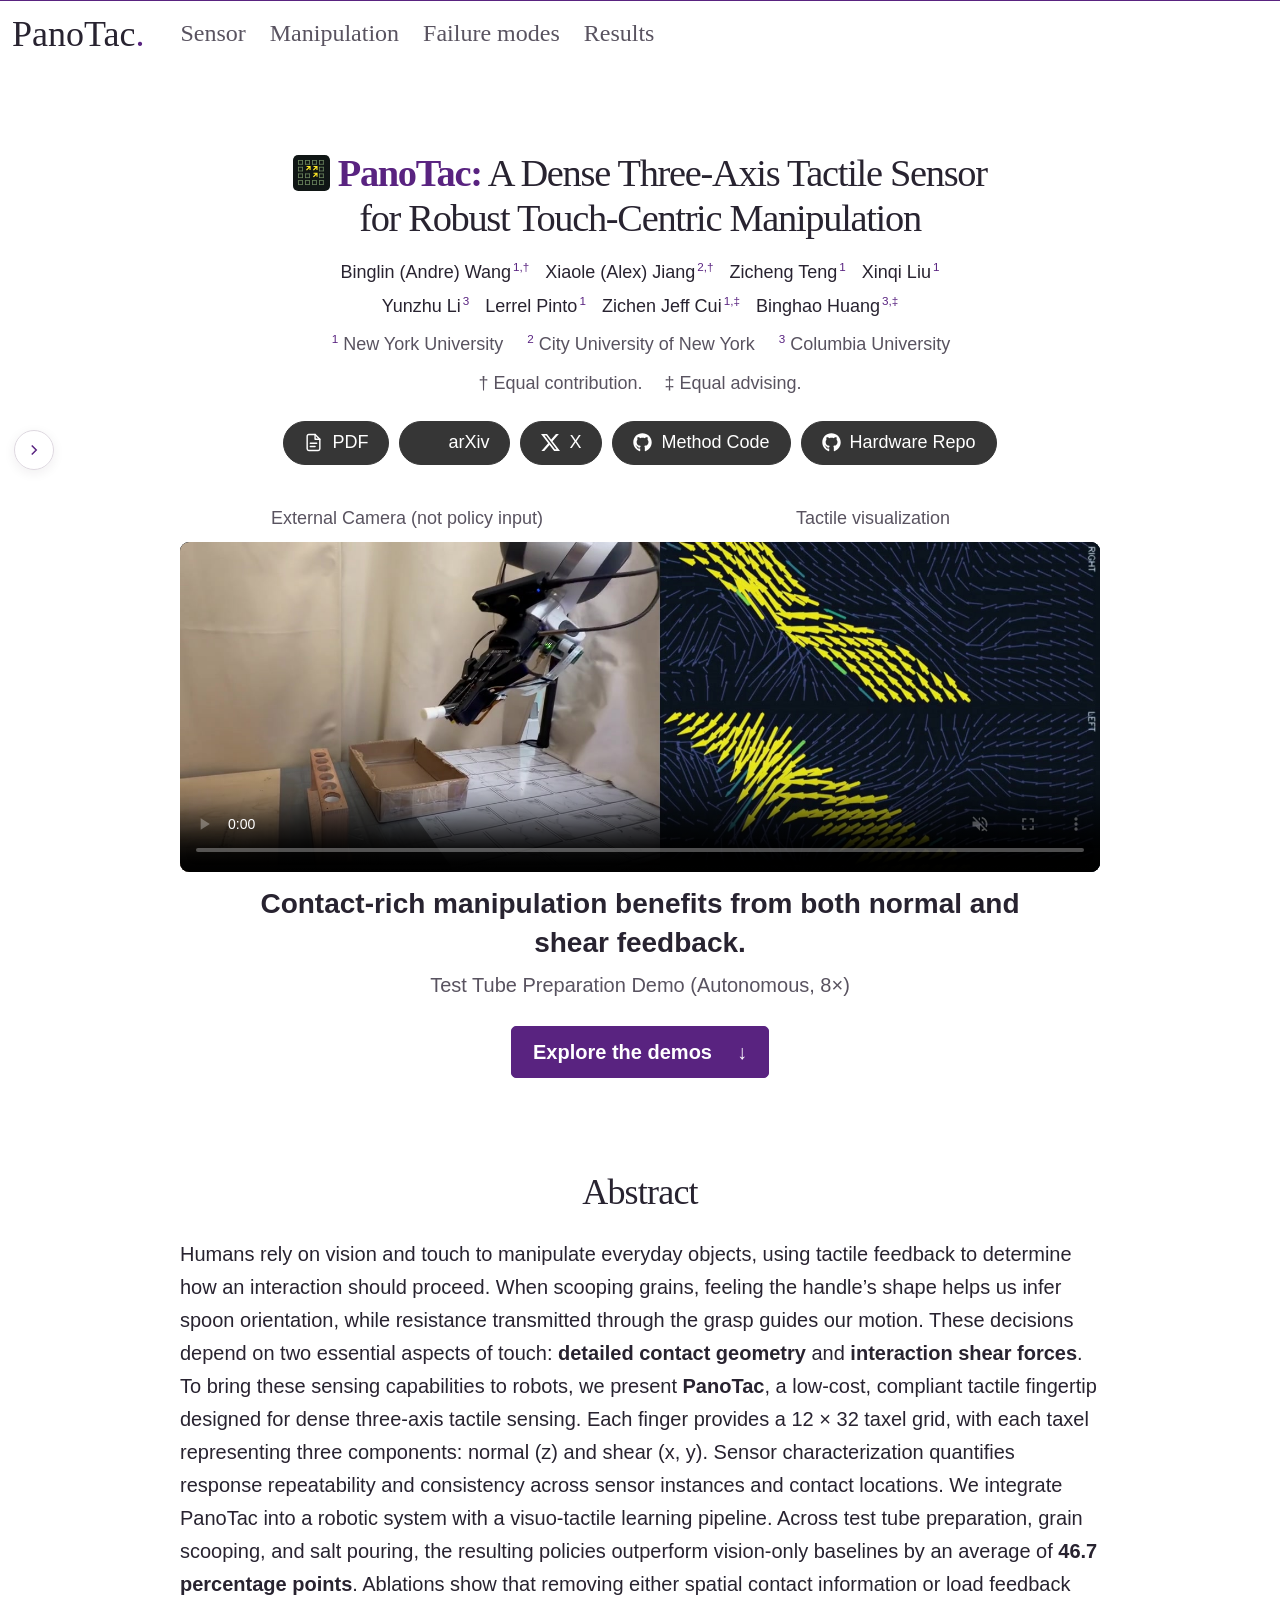
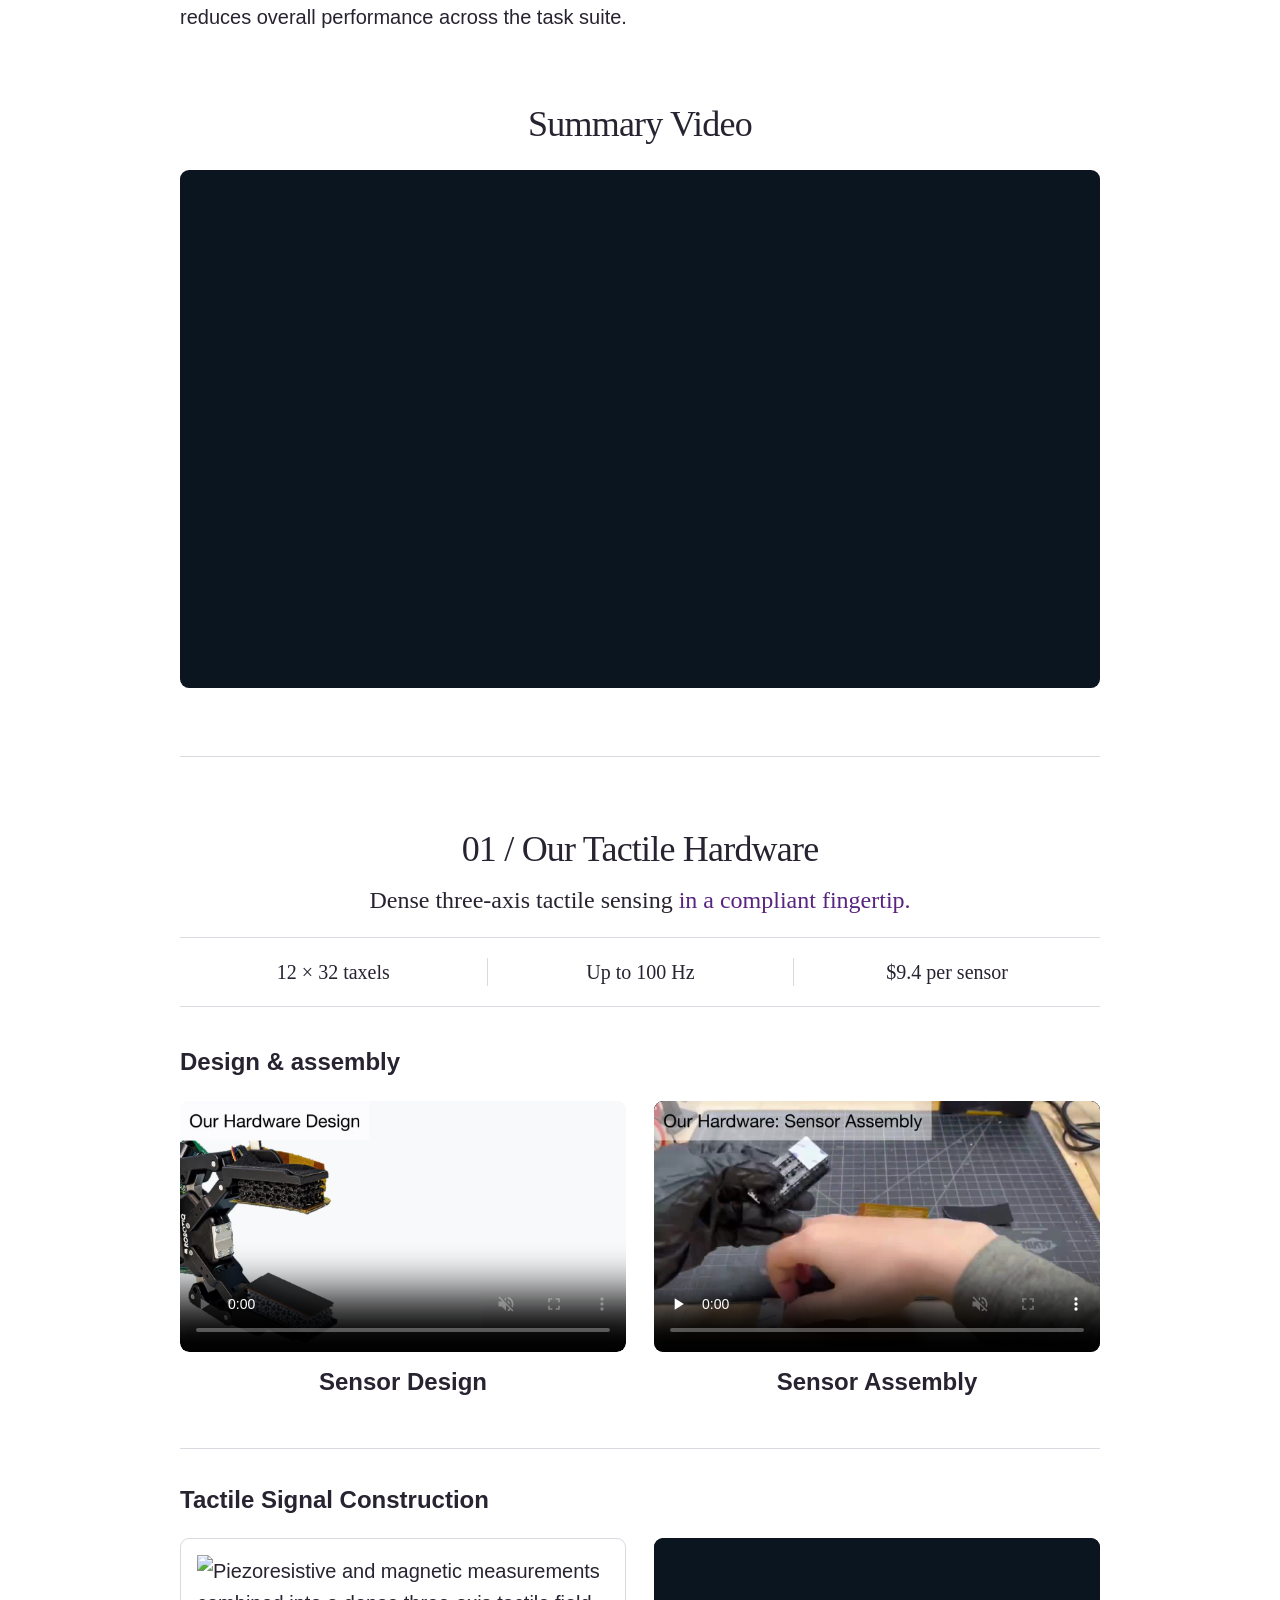
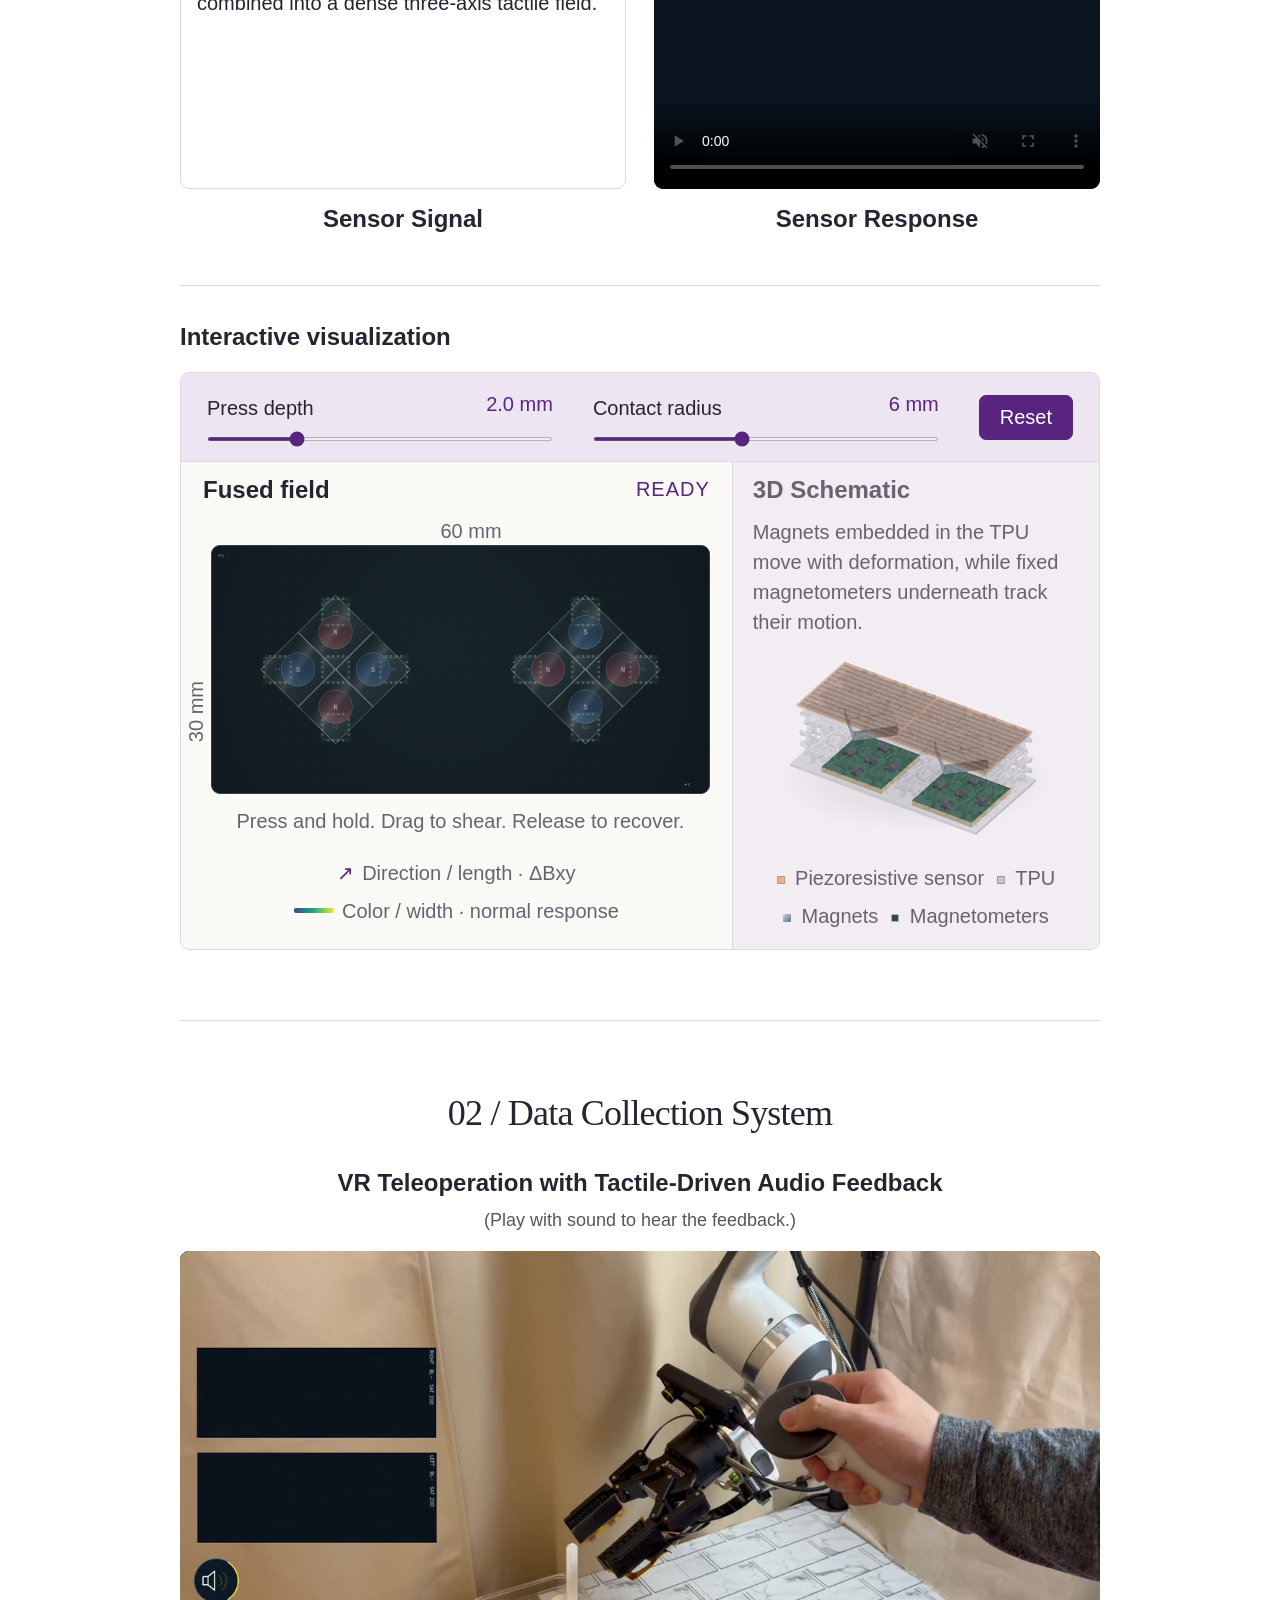
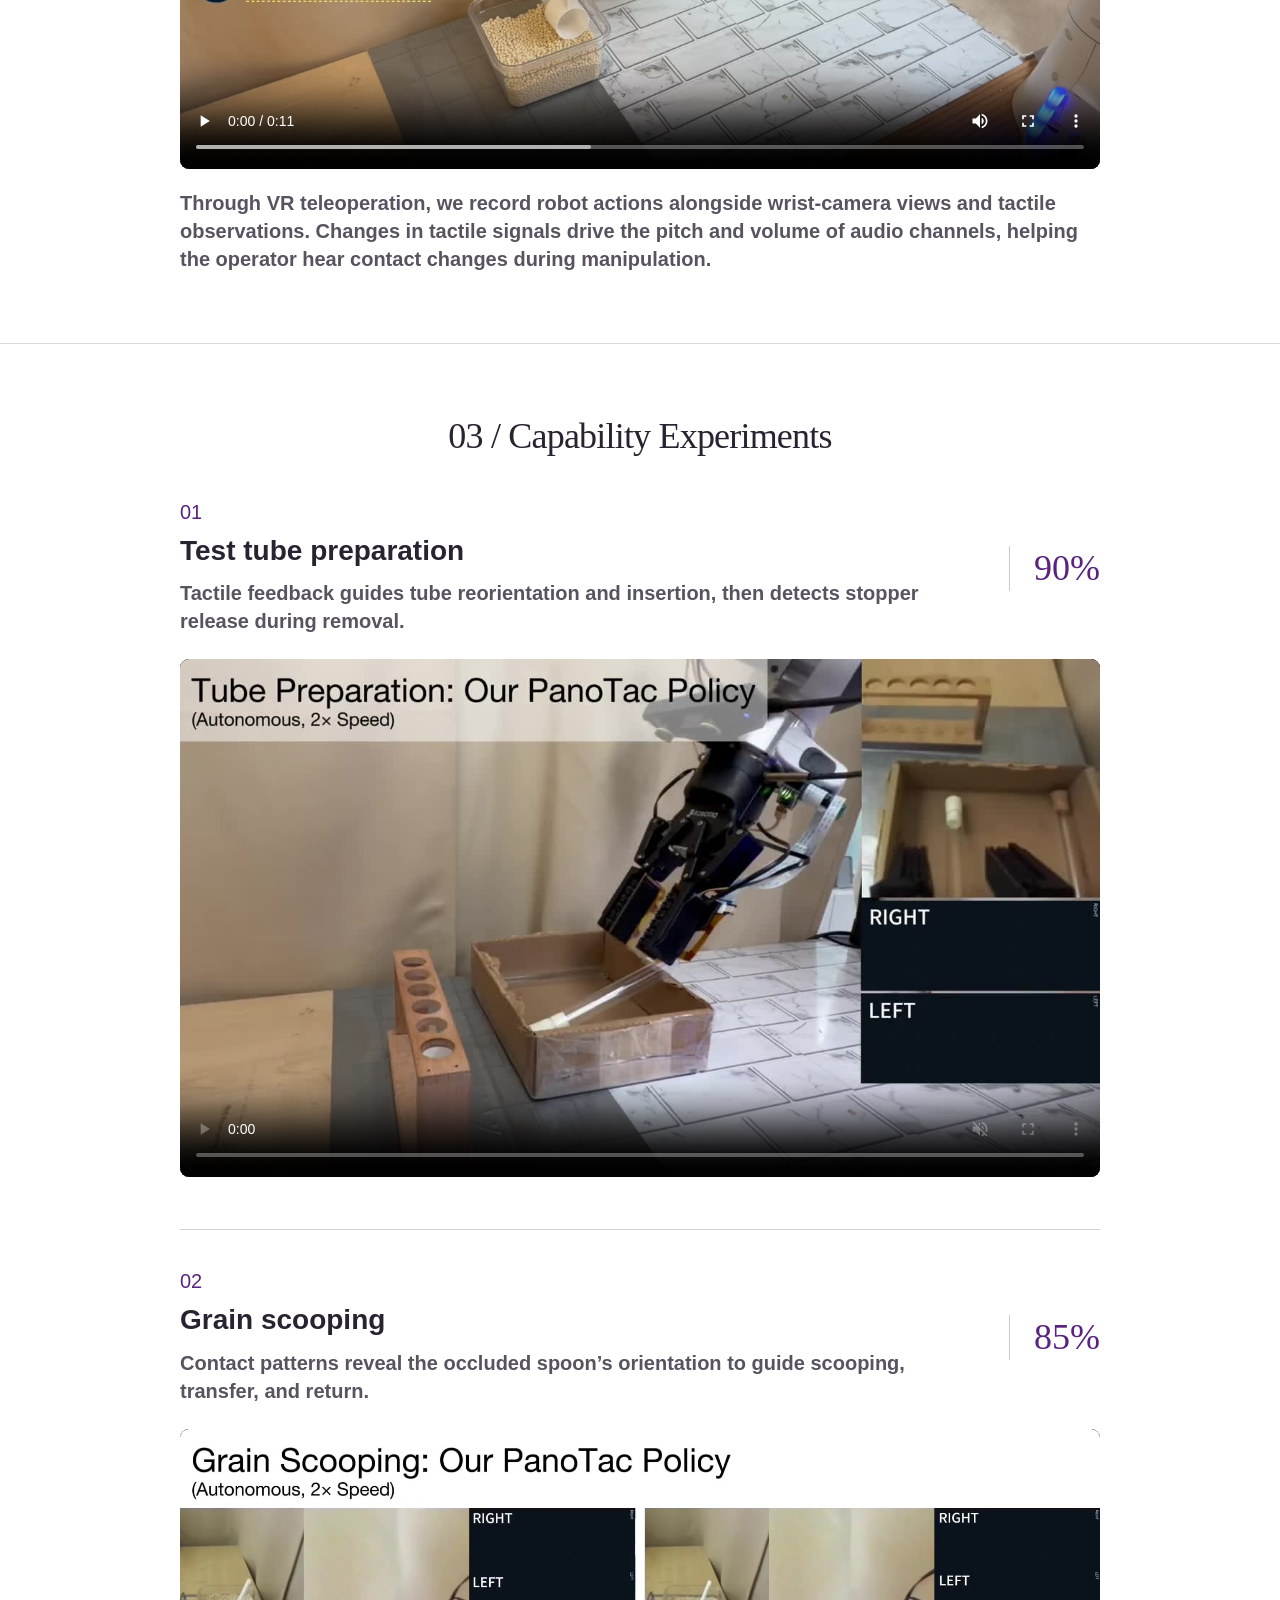
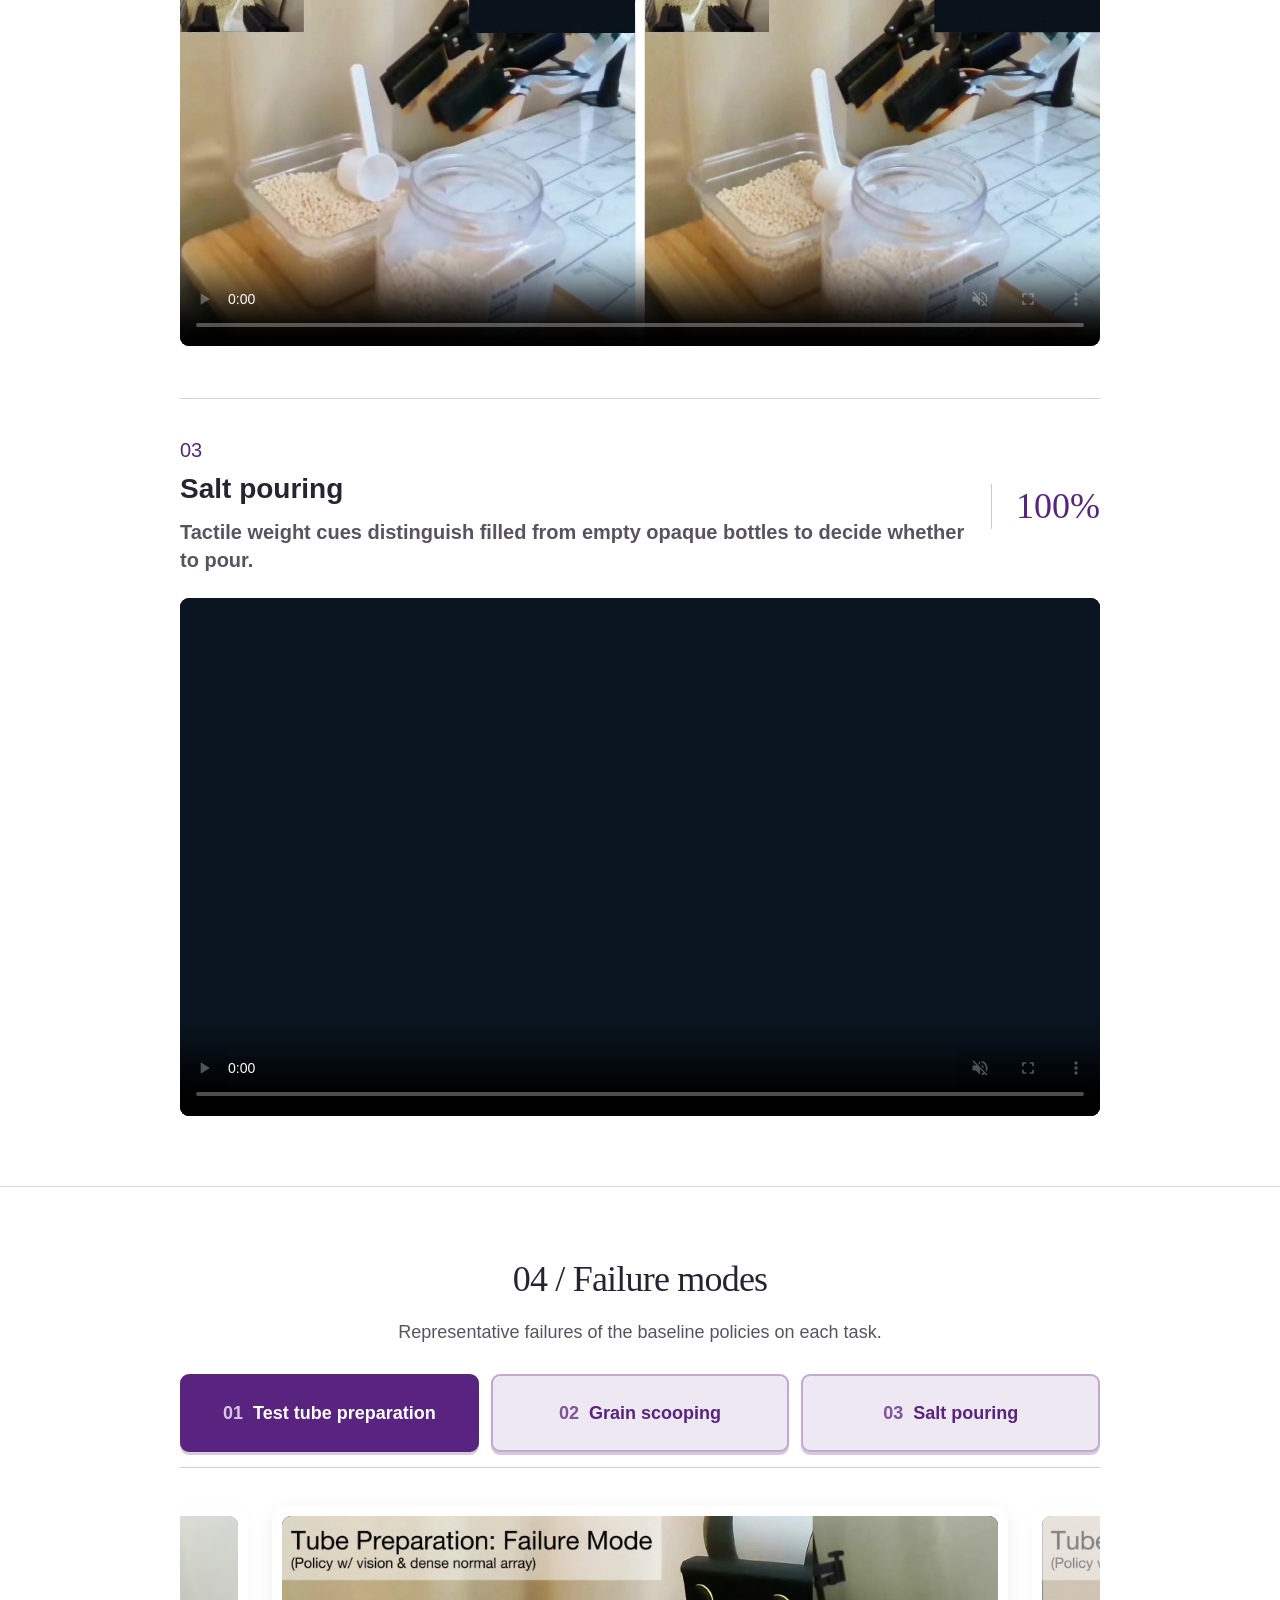
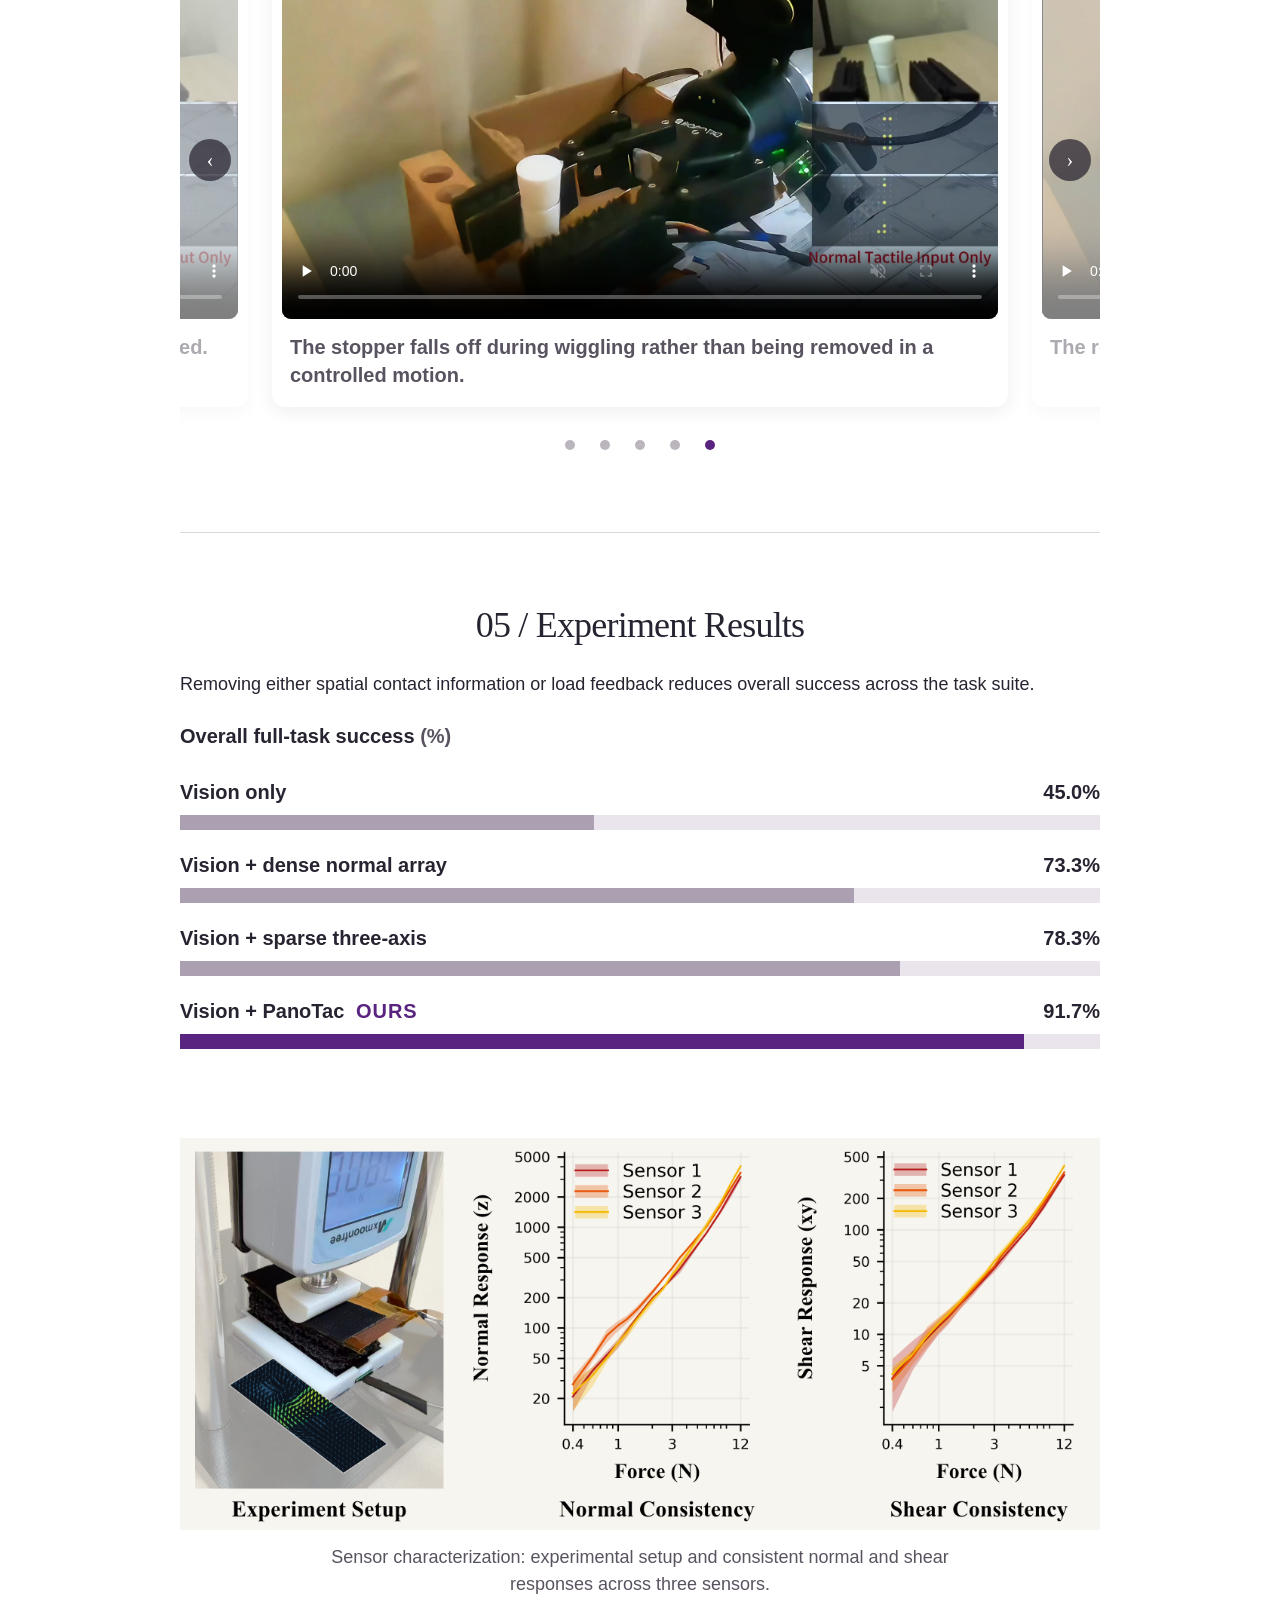
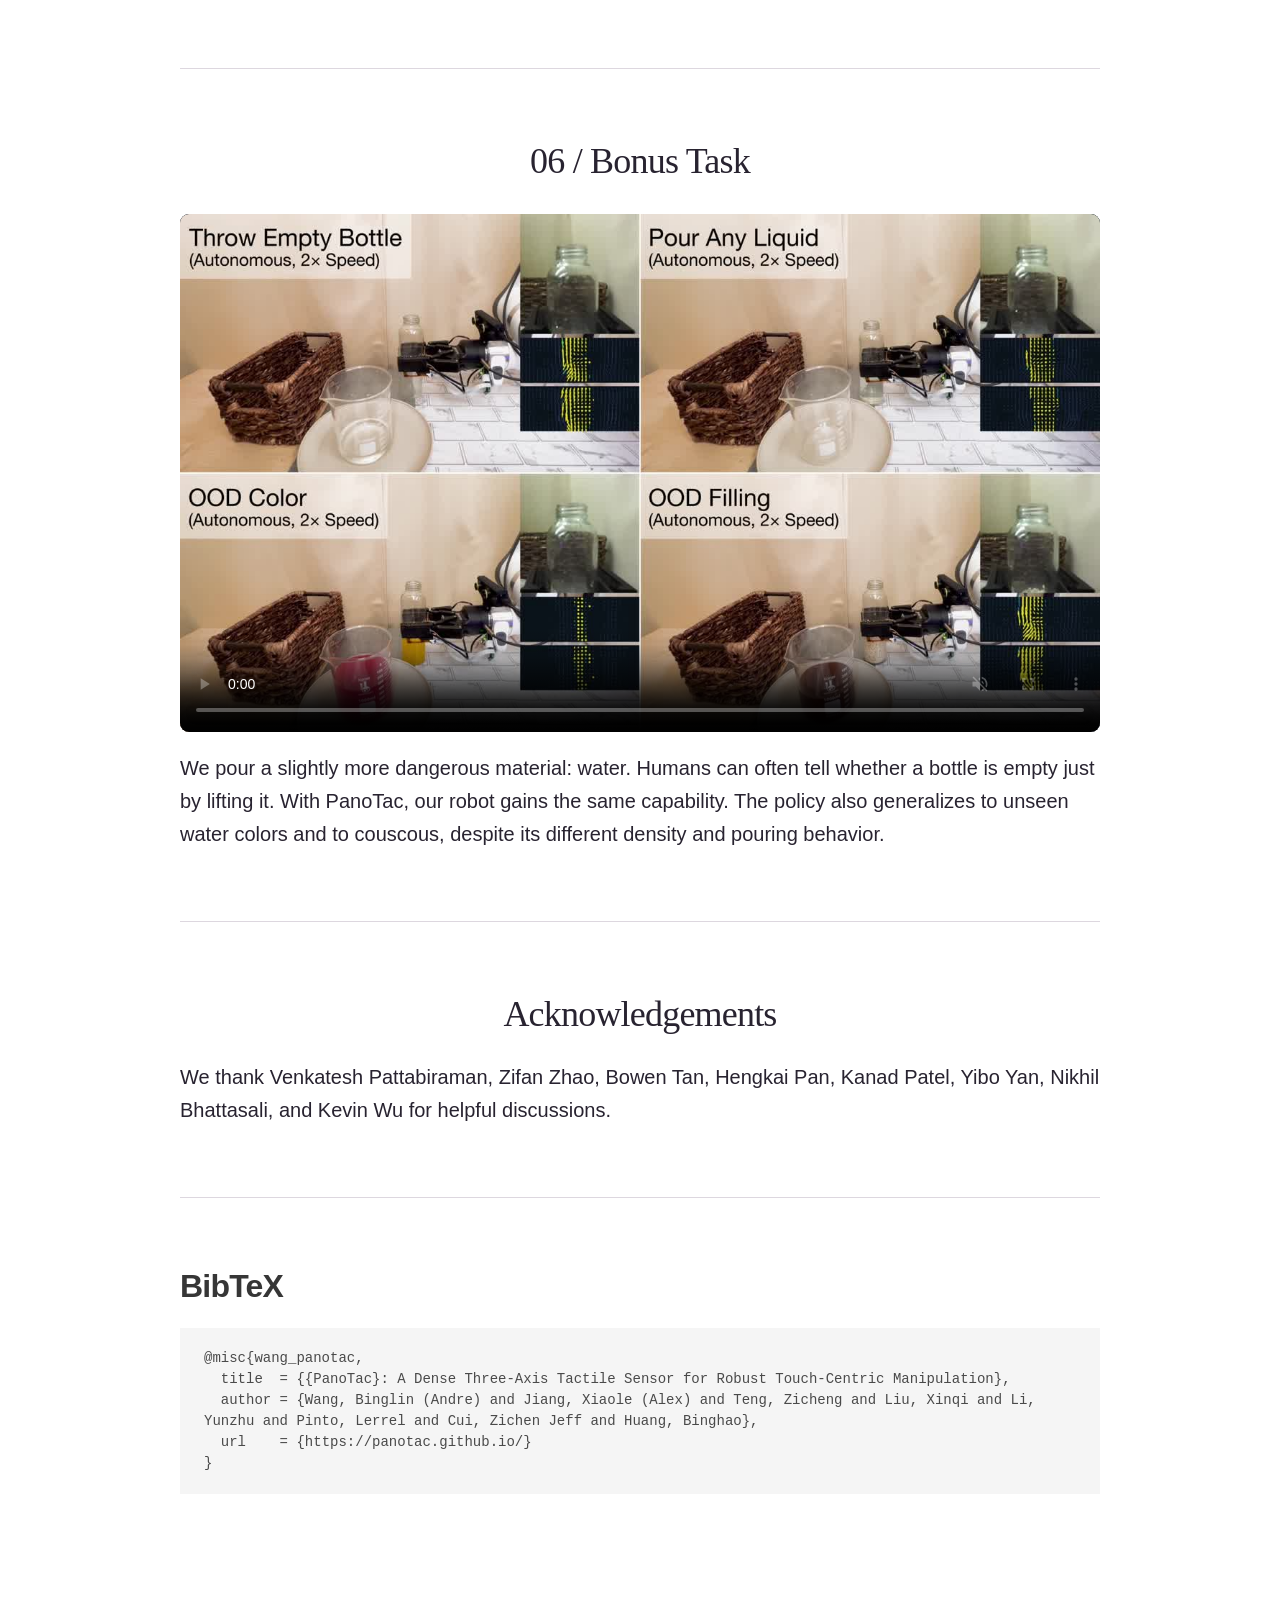
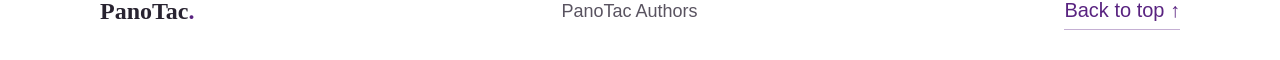
==== commit d9294fa1: "Dismiss repository release hints automatically and on interaction" ====
--- a/index.html
+++ b/index.html
@@ -11,8 +11,8 @@
   <link rel="icon" type="image/png" sizes="16x16" href="assets/images/panotac-favicon-16.png?v=grid-arrows-yellow-v2">
   <link rel="apple-touch-icon" sizes="180x180" href="assets/images/panotac-apple-touch-icon.png?v=grid-arrows-yellow-v2">
   <link rel="stylesheet" href="typography.css?v=paper-title-v3">
-<link rel="stylesheet" href="styles.css?v=white-background-v2">
-  <script src="script.js?v=carousel-loop-v1" defer></script>
+<link rel="stylesheet" href="styles.css?v=resource-release-nov2026">
+  <script src="script.js?v=resource-release-dismiss-v2" defer></script>
   <link rel="stylesheet" href="https://cdn.jsdelivr.net/gh/jpswalsh/academicons@1/css/academicons.min.css">
   <style>
     .summary-video{padding-bottom:68px}
@@ -71,9 +71,10 @@
       <a class="paper-resource" href="assets/papers/panotac.pdf" target="_blank" rel="noopener noreferrer" data-resource="pdf"><svg viewBox="0 0 24 24" fill="none" stroke="currentColor" stroke-width="1.8" stroke-linecap="round" stroke-linejoin="round" aria-hidden="true"><path d="M14 2H6a2 2 0 0 0-2 2v16a2 2 0 0 0 2 2h12a2 2 0 0 0 2-2V8z"/><path d="M14 2v6h6M8 13h8M8 17h6"/></svg><span>PDF</span></a>
       <a class="paper-resource" href="https://arxiv.org/abs/2611.03520" target="_blank" rel="noopener noreferrer" data-resource="arxiv"><i class="ai ai-arxiv" aria-hidden="true"></i><span>arXiv</span></a>
       <a class="paper-resource" href="https://x.com/binghao_huang/status/2117646124806701299" target="_blank" rel="noopener noreferrer" data-resource="twitter"><svg viewBox="0 0 24 24" aria-hidden="true" focusable="false"><path fill="currentColor" d="M18.901 1.153h3.68l-8.04 9.19L24 22.846h-7.406l-5.8-7.584-6.64 7.584H.47l8.6-9.835L0 1.154h7.594l5.243 6.932zM17.61 20.644h2.039L6.486 3.24H4.298z"/></svg><span>X</span></a>
-      <span class="paper-resource" role="link" aria-disabled="true" data-resource="method" title="Coming soon"><svg class="svg-inline--fa fa-github fa-w-16" aria-hidden="true" focusable="false" data-prefix="fab" data-icon="github" role="img" xmlns="http://www.w3.org/2000/svg" viewBox="0 0 496 512" data-fa-i2svg=""><path fill="currentColor" d="M165.9 397.4c0 2-2.3 3.6-5.2 3.6-3.3.3-5.6-1.3-5.6-3.6 0-2 2.3-3.6 5.2-3.6 3-.3 5.6 1.3 5.6 3.6zm-31.1-4.5c-.7 2 1.3 4.3 4.3 4.9 2.6 1 5.6 0 6.2-2s-1.3-4.3-4.3-5.2c-2.6-.7-5.5.3-6.2 2.3zm44.2-1.7c-2.9.7-4.9 2.6-4.6 4.9.3 2 2.9 3.3 5.9 2.6 2.9-.7 4.9-2.6 4.6-4.6-.3-1.9-3-3.2-5.9-2.9zM244.8 8C106.1 8 0 113.3 0 252c0 110.9 69.8 205.8 169.5 239.2 12.8 2.3 17.3-5.6 17.3-12.1 0-6.2-.3-40.4-.3-61.4 0 0-70 15-84.7-29.8 0 0-11.4-29.1-27.8-36.6 0 0-22.9-15.7 1.6-15.4 0 0 24.9 2 38.6 25.8 21.9 38.6 58.6 27.5 72.9 20.9 2.3-16 8.8-27.1 16-33.7-55.9-6.2-112.3-14.3-112.3-110.5 0-27.5 7.6-41.3 23.6-58.9-2.6-6.5-11.1-33.3 2.6-67.9 20.9-6.5 69 27 69 27 20-5.6 41.5-8.5 62.8-8.5s42.8 2.9 62.8 8.5c0 0 48.1-33.6 69-27 13.7 34.7 5.2 61.4 2.6 67.9 16 17.7 25.8 31.5 25.8 58.9 0 96.5-58.9 104.2-114.8 110.5 9.2 7.9 17 22.9 17 46.4 0 33.7-.3 75.4-.3 83.6 0 6.5 4.6 14.4 17.3 12.1C428.2 457.8 496 362.9 496 252 496 113.3 383.5 8 244.8 8zM97.2 352.9c-1.3 1-1 3.3.7 5.2 1.6 1.6 3.9 2.3 5.2 1 1.3-1 1-3.3-.7-5.2-1.6-1.6-3.9-2.3-5.2-1zm-10.8-8.1c-.7 1.3.3 2.9 2.3 3.9 1.6 1 3.6.7 4.3-.7.7-1.3-.3-2.9-2.3-3.9-2-.6-3.6-.3-4.3.7zm32.4 35.6c-1.6 1.3-1 4.3 1.3 6.2 2.3 2.3 5.2 2.6 6.5 1 1.3-1.3.7-4.3-1.3-6.2-2.2-2.3-5.2-2.6-6.5-1zm-11.4-14.7c-1.6 1-1.6 3.6 0 5.9 1.6 2.3 4.3 3.3 5.6 2.3 1.6-1.3 1.6-3.9 0-6.2-1.4-2.3-4-3.3-5.6-2z"></path></svg><span>Method Code</span></span>
-      <span class="paper-resource" role="link" aria-disabled="true" data-resource="hardware" title="Coming soon"><svg class="svg-inline--fa fa-github fa-w-16" aria-hidden="true" focusable="false" data-prefix="fab" data-icon="github" role="img" xmlns="http://www.w3.org/2000/svg" viewBox="0 0 496 512" data-fa-i2svg=""><path fill="currentColor" d="M165.9 397.4c0 2-2.3 3.6-5.2 3.6-3.3.3-5.6-1.3-5.6-3.6 0-2 2.3-3.6 5.2-3.6 3-.3 5.6 1.3 5.6 3.6zm-31.1-4.5c-.7 2 1.3 4.3 4.3 4.9 2.6 1 5.6 0 6.2-2s-1.3-4.3-4.3-5.2c-2.6-.7-5.5.3-6.2 2.3zm44.2-1.7c-2.9.7-4.9 2.6-4.6 4.9.3 2 2.9 3.3 5.9 2.6 2.9-.7 4.9-2.6 4.6-4.6-.3-1.9-3-3.2-5.9-2.9zM244.8 8C106.1 8 0 113.3 0 252c0 110.9 69.8 205.8 169.5 239.2 12.8 2.3 17.3-5.6 17.3-12.1 0-6.2-.3-40.4-.3-61.4 0 0-70 15-84.7-29.8 0 0-11.4-29.1-27.8-36.6 0 0-22.9-15.7 1.6-15.4 0 0 24.9 2 38.6 25.8 21.9 38.6 58.6 27.5 72.9 20.9 2.3-16 8.8-27.1 16-33.7-55.9-6.2-112.3-14.3-112.3-110.5 0-27.5 7.6-41.3 23.6-58.9-2.6-6.5-11.1-33.3 2.6-67.9 20.9-6.5 69 27 69 27 20-5.6 41.5-8.5 62.8-8.5s42.8 2.9 62.8 8.5c0 0 48.1-33.6 69-27 13.7 34.7 5.2 61.4 2.6 67.9 16 17.7 25.8 31.5 25.8 58.9 0 96.5-58.9 104.2-114.8 110.5 9.2 7.9 17 22.9 17 46.4 0 33.7-.3 75.4-.3 83.6 0 6.5 4.6 14.4 17.3 12.1C428.2 457.8 496 362.9 496 252 496 113.3 383.5 8 244.8 8zM97.2 352.9c-1.3 1-1 3.3.7 5.2 1.6 1.6 3.9 2.3 5.2 1 1.3-1 1-3.3-.7-5.2-1.6-1.6-3.9-2.3-5.2-1zm-10.8-8.1c-.7 1.3.3 2.9 2.3 3.9 1.6 1 3.6.7 4.3-.7.7-1.3-.3-2.9-2.3-3.9-2-.6-3.6-.3-4.3.7zm32.4 35.6c-1.6 1.3-1 4.3 1.3 6.2 2.3 2.3 5.2 2.6 6.5 1 1.3-1.3.7-4.3-1.3-6.2-2.2-2.3-5.2-2.6-6.5-1zm-11.4-14.7c-1.6 1-1.6 3.6 0 5.9 1.6 2.3 4.3 3.3 5.6 2.3 1.6-1.3 1.6-3.9 0-6.2-1.4-2.3-4-3.3-5.6-2z"></path></svg><span>Hardware Repo</span></span>
+      <button class="paper-resource" type="button" data-resource="method" aria-controls="resource-release-note"><svg class="svg-inline--fa fa-github fa-w-16" aria-hidden="true" focusable="false" data-prefix="fab" data-icon="github" role="img" xmlns="http://www.w3.org/2000/svg" viewBox="0 0 496 512" data-fa-i2svg=""><path fill="currentColor" d="M165.9 397.4c0 2-2.3 3.6-5.2 3.6-3.3.3-5.6-1.3-5.6-3.6 0-2 2.3-3.6 5.2-3.6 3-.3 5.6 1.3 5.6 3.6zm-31.1-4.5c-.7 2 1.3 4.3 4.3 4.9 2.6 1 5.6 0 6.2-2s-1.3-4.3-4.3-5.2c-2.6-.7-5.5.3-6.2 2.3zm44.2-1.7c-2.9.7-4.9 2.6-4.6 4.9.3 2 2.9 3.3 5.9 2.6 2.9-.7 4.9-2.6 4.6-4.6-.3-1.9-3-3.2-5.9-2.9zM244.8 8C106.1 8 0 113.3 0 252c0 110.9 69.8 205.8 169.5 239.2 12.8 2.3 17.3-5.6 17.3-12.1 0-6.2-.3-40.4-.3-61.4 0 0-70 15-84.7-29.8 0 0-11.4-29.1-27.8-36.6 0 0-22.9-15.7 1.6-15.4 0 0 24.9 2 38.6 25.8 21.9 38.6 58.6 27.5 72.9 20.9 2.3-16 8.8-27.1 16-33.7-55.9-6.2-112.3-14.3-112.3-110.5 0-27.5 7.6-41.3 23.6-58.9-2.6-6.5-11.1-33.3 2.6-67.9 20.9-6.5 69 27 69 27 20-5.6 41.5-8.5 62.8-8.5s42.8 2.9 62.8 8.5c0 0 48.1-33.6 69-27 13.7 34.7 5.2 61.4 2.6 67.9 16 17.7 25.8 31.5 25.8 58.9 0 96.5-58.9 104.2-114.8 110.5 9.2 7.9 17 22.9 17 46.4 0 33.7-.3 75.4-.3 83.6 0 6.5 4.6 14.4 17.3 12.1C428.2 457.8 496 362.9 496 252 496 113.3 383.5 8 244.8 8zM97.2 352.9c-1.3 1-1 3.3.7 5.2 1.6 1.6 3.9 2.3 5.2 1 1.3-1 1-3.3-.7-5.2-1.6-1.6-3.9-2.3-5.2-1zm-10.8-8.1c-.7 1.3.3 2.9 2.3 3.9 1.6 1 3.6.7 4.3-.7.7-1.3-.3-2.9-2.3-3.9-2-.6-3.6-.3-4.3.7zm32.4 35.6c-1.6 1.3-1 4.3 1.3 6.2 2.3 2.3 5.2 2.6 6.5 1 1.3-1.3.7-4.3-1.3-6.2-2.2-2.3-5.2-2.6-6.5-1zm-11.4-14.7c-1.6 1-1.6 3.6 0 5.9 1.6 2.3 4.3 3.3 5.6 2.3 1.6-1.3 1.6-3.9 0-6.2-1.4-2.3-4-3.3-5.6-2z"></path></svg><span>Method Code</span></button>
+      <button class="paper-resource" type="button" data-resource="hardware" aria-controls="resource-release-note"><svg class="svg-inline--fa fa-github fa-w-16" aria-hidden="true" focusable="false" data-prefix="fab" data-icon="github" role="img" xmlns="http://www.w3.org/2000/svg" viewBox="0 0 496 512" data-fa-i2svg=""><path fill="currentColor" d="M165.9 397.4c0 2-2.3 3.6-5.2 3.6-3.3.3-5.6-1.3-5.6-3.6 0-2 2.3-3.6 5.2-3.6 3-.3 5.6 1.3 5.6 3.6zm-31.1-4.5c-.7 2 1.3 4.3 4.3 4.9 2.6 1 5.6 0 6.2-2s-1.3-4.3-4.3-5.2c-2.6-.7-5.5.3-6.2 2.3zm44.2-1.7c-2.9.7-4.9 2.6-4.6 4.9.3 2 2.9 3.3 5.9 2.6 2.9-.7 4.9-2.6 4.6-4.6-.3-1.9-3-3.2-5.9-2.9zM244.8 8C106.1 8 0 113.3 0 252c0 110.9 69.8 205.8 169.5 239.2 12.8 2.3 17.3-5.6 17.3-12.1 0-6.2-.3-40.4-.3-61.4 0 0-70 15-84.7-29.8 0 0-11.4-29.1-27.8-36.6 0 0-22.9-15.7 1.6-15.4 0 0 24.9 2 38.6 25.8 21.9 38.6 58.6 27.5 72.9 20.9 2.3-16 8.8-27.1 16-33.7-55.9-6.2-112.3-14.3-112.3-110.5 0-27.5 7.6-41.3 23.6-58.9-2.6-6.5-11.1-33.3 2.6-67.9 20.9-6.5 69 27 69 27 20-5.6 41.5-8.5 62.8-8.5s42.8 2.9 62.8 8.5c0 0 48.1-33.6 69-27 13.7 34.7 5.2 61.4 2.6 67.9 16 17.7 25.8 31.5 25.8 58.9 0 96.5-58.9 104.2-114.8 110.5 9.2 7.9 17 22.9 17 46.4 0 33.7-.3 75.4-.3 83.6 0 6.5 4.6 14.4 17.3 12.1C428.2 457.8 496 362.9 496 252 496 113.3 383.5 8 244.8 8zM97.2 352.9c-1.3 1-1 3.3.7 5.2 1.6 1.6 3.9 2.3 5.2 1 1.3-1 1-3.3-.7-5.2-1.6-1.6-3.9-2.3-5.2-1zm-10.8-8.1c-.7 1.3.3 2.9 2.3 3.9 1.6 1 3.6.7 4.3-.7.7-1.3-.3-2.9-2.3-3.9-2-.6-3.6-.3-4.3.7zm32.4 35.6c-1.6 1.3-1 4.3 1.3 6.2 2.3 2.3 5.2 2.6 6.5 1 1.3-1.3.7-4.3-1.3-6.2-2.2-2.3-5.2-2.6-6.5-1zm-11.4-14.7c-1.6 1-1.6 3.6 0 5.9 1.6 2.3 4.3 3.3 5.6 2.3 1.6-1.3 1.6-3.9 0-6.2-1.4-2.3-4-3.3-5.6-2z"></path></svg><span>Hardware Repo</span></button>
     </nav>
+    <p id="resource-release-note" class="paper-resources-note" role="status" hidden></p>
     <figure class="hero-figure" aria-labelledby="teaser-intro">
       <div class="teaser-panel-labels"><span>External Camera (not policy input)</span><span>Tactile visualization</span></div>
       <div class="video-frame teaser-video">
--- a/styles.css
+++ b/styles.css
@@ -273,3 +273,7 @@
 .teaser-intro{font-size:28px}
 .teaser-demo-label{font-size:var(--type-4)}
 @media(max-width:640px){.teaser-intro{font-size:24px}}
+
+button.paper-resource{cursor:pointer}
+button.paper-resource:hover{background:var(--purple);border-color:var(--purple)}
+button.paper-resource:focus-visible{outline:2px solid var(--purple);outline-offset:3px}
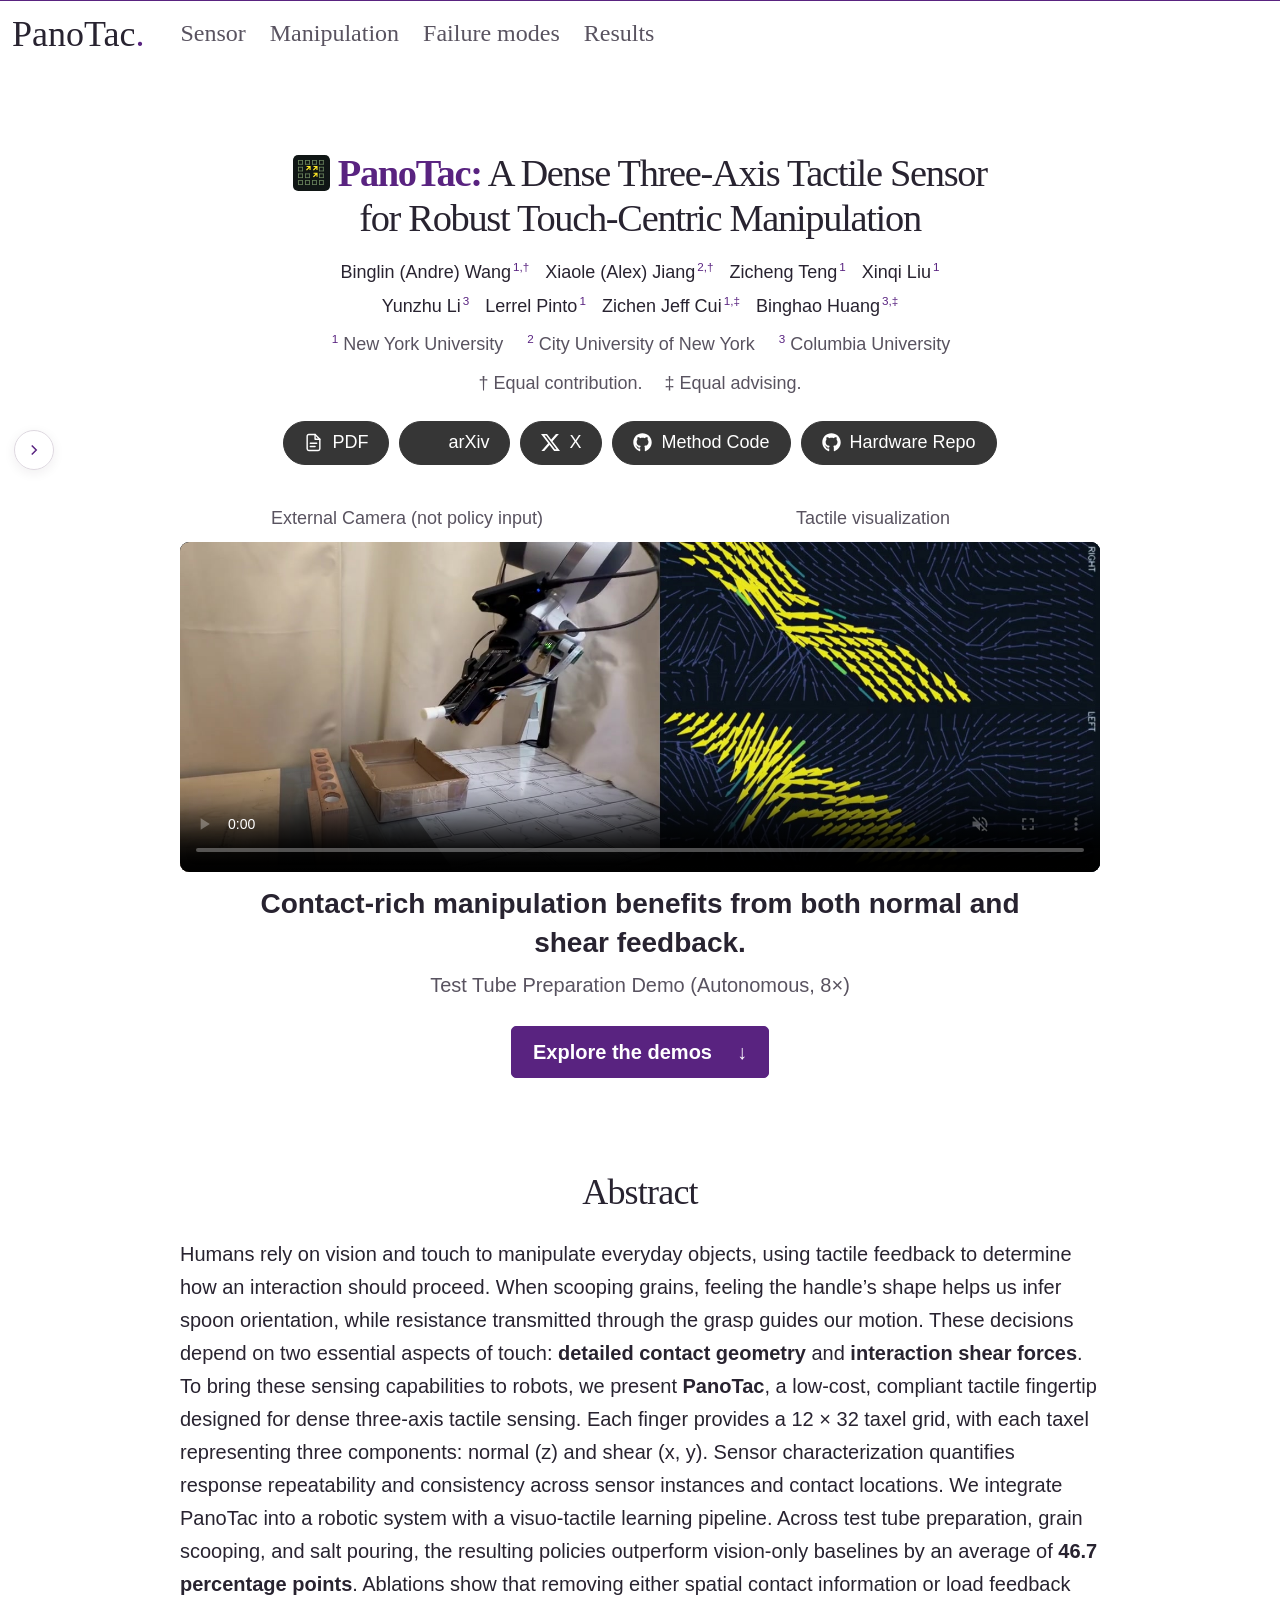
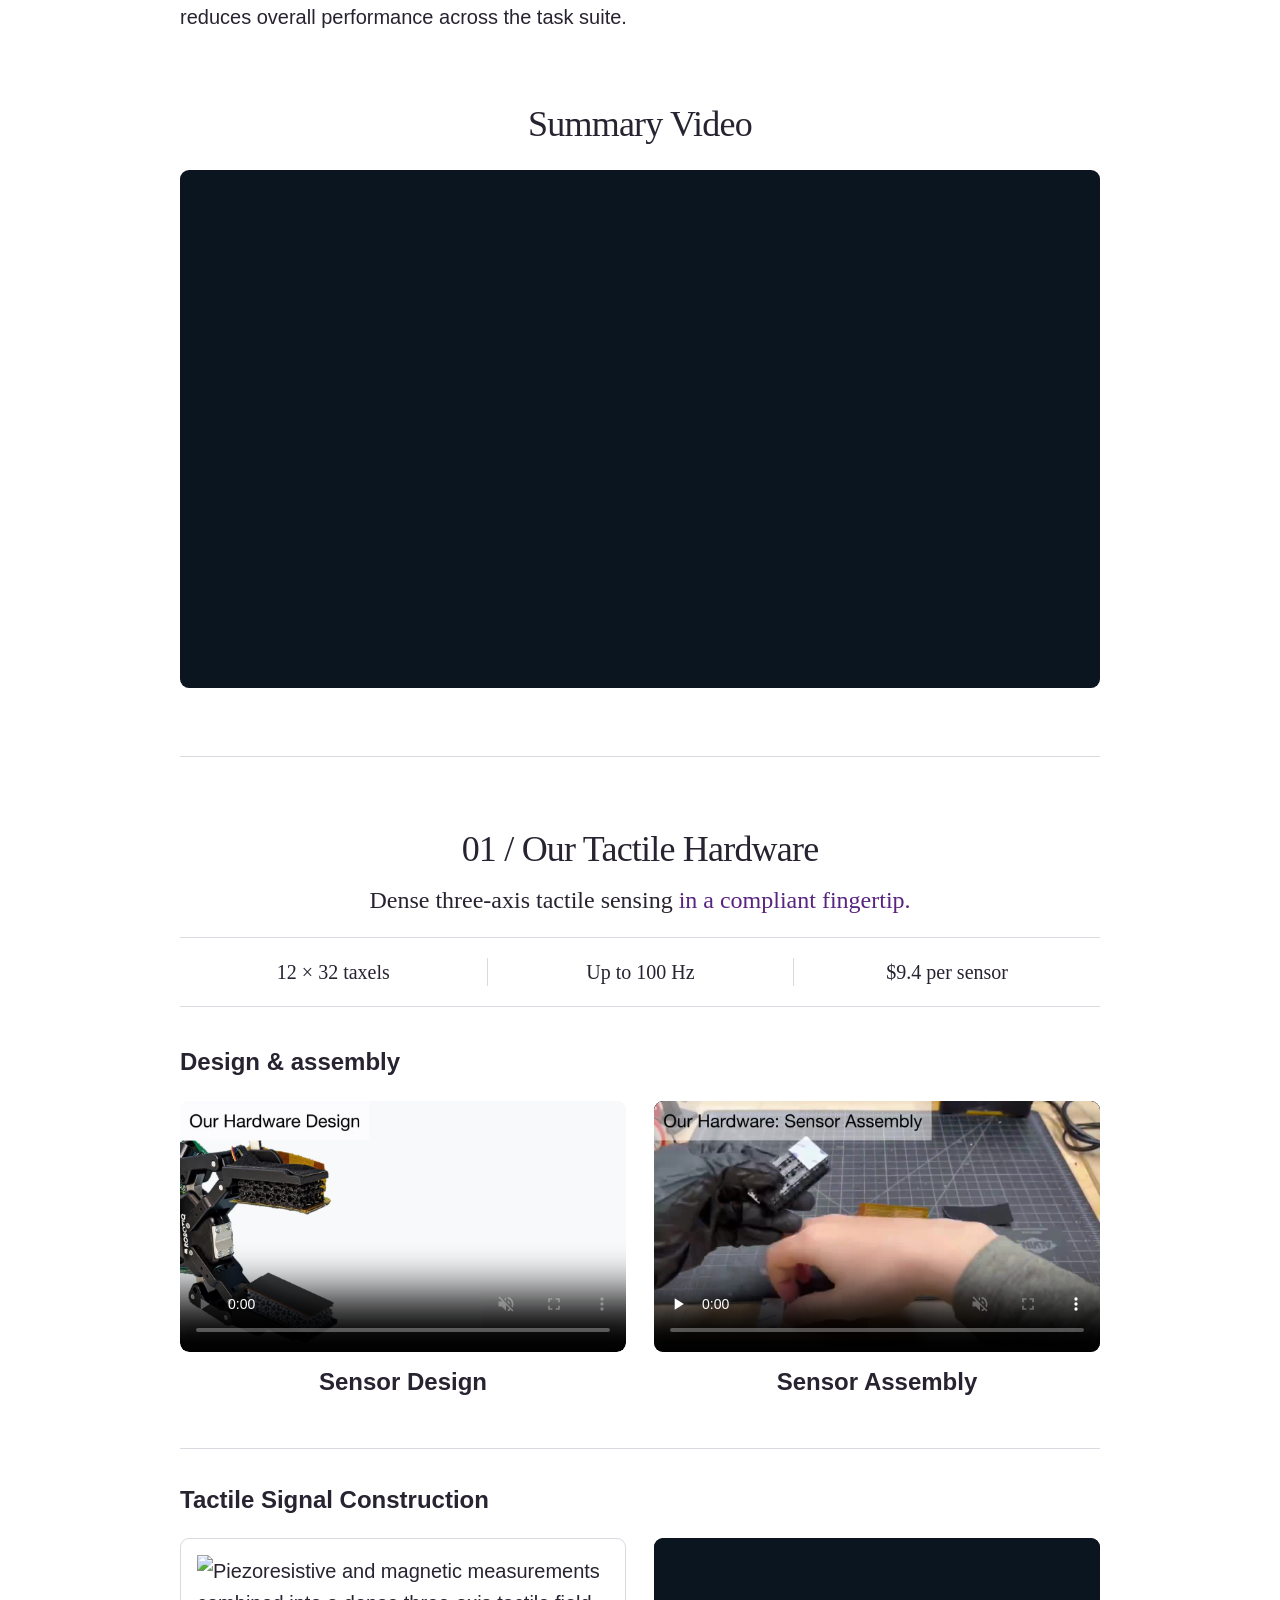
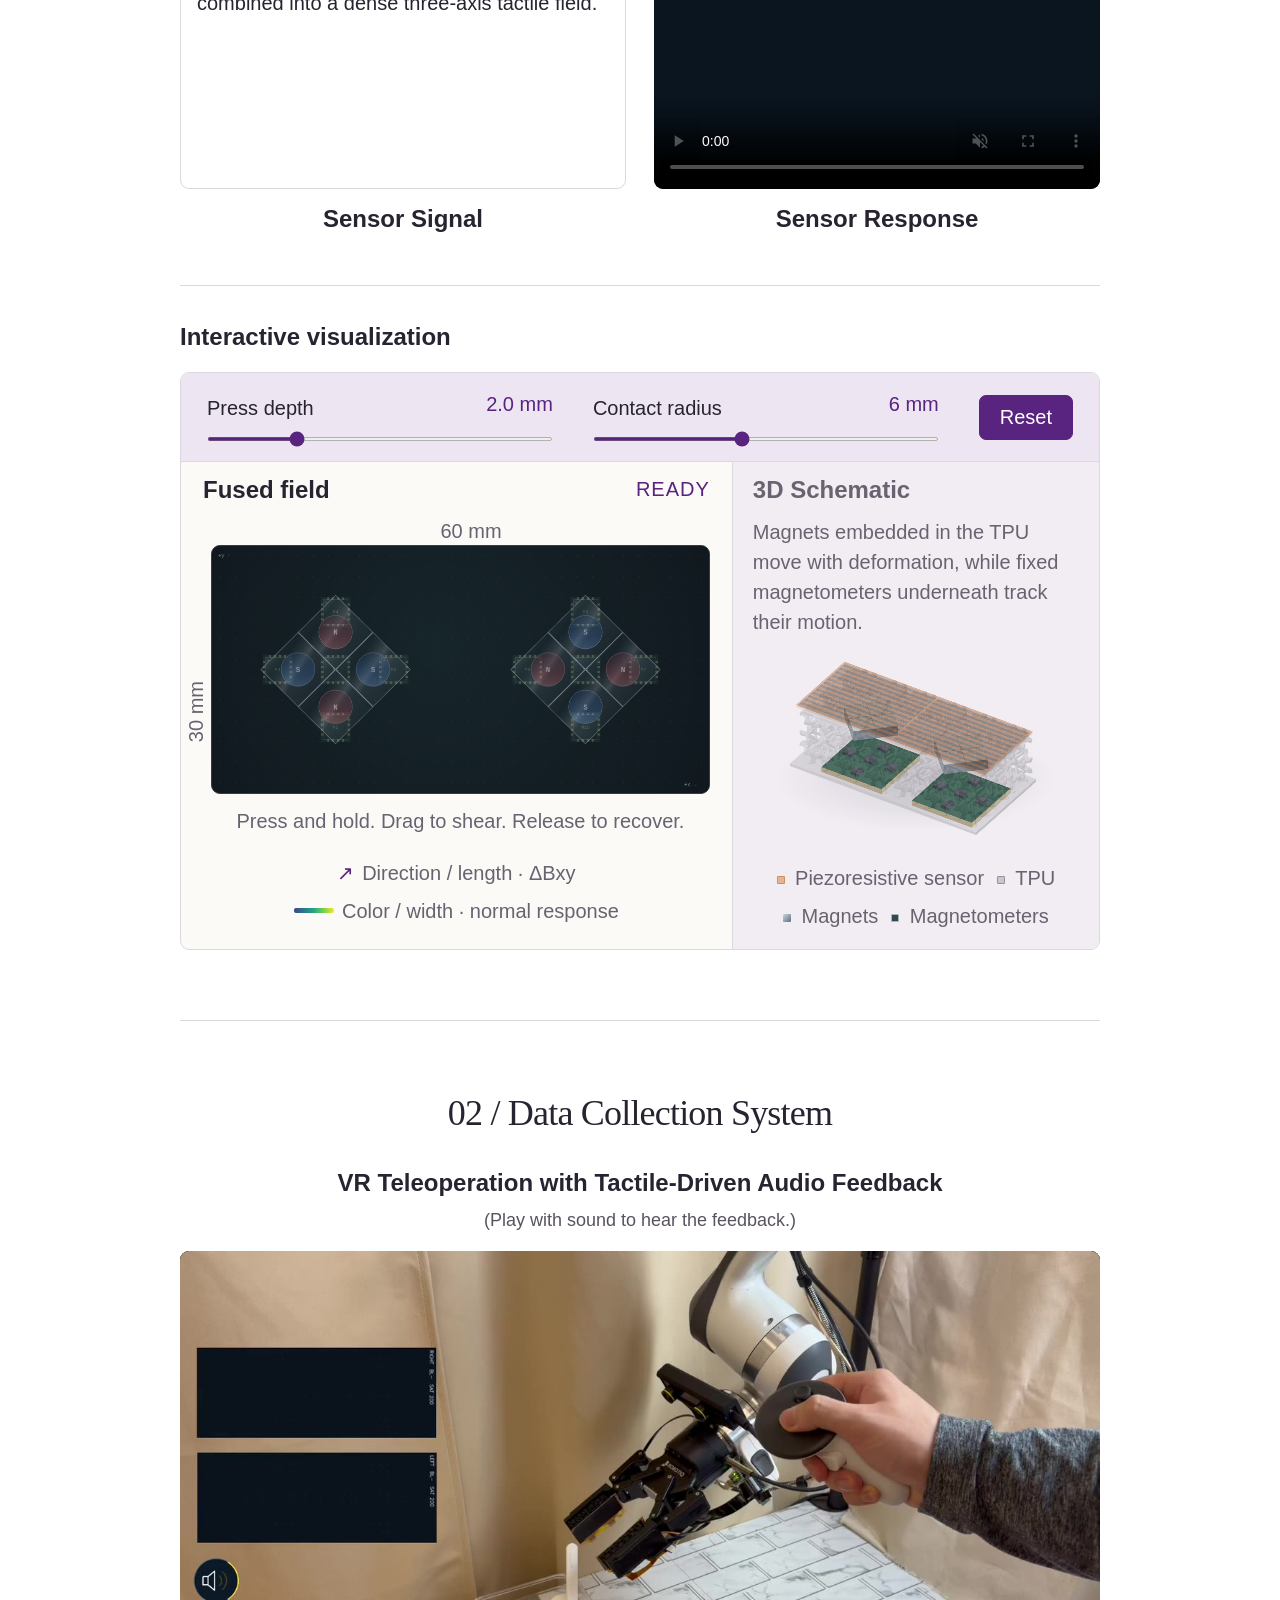
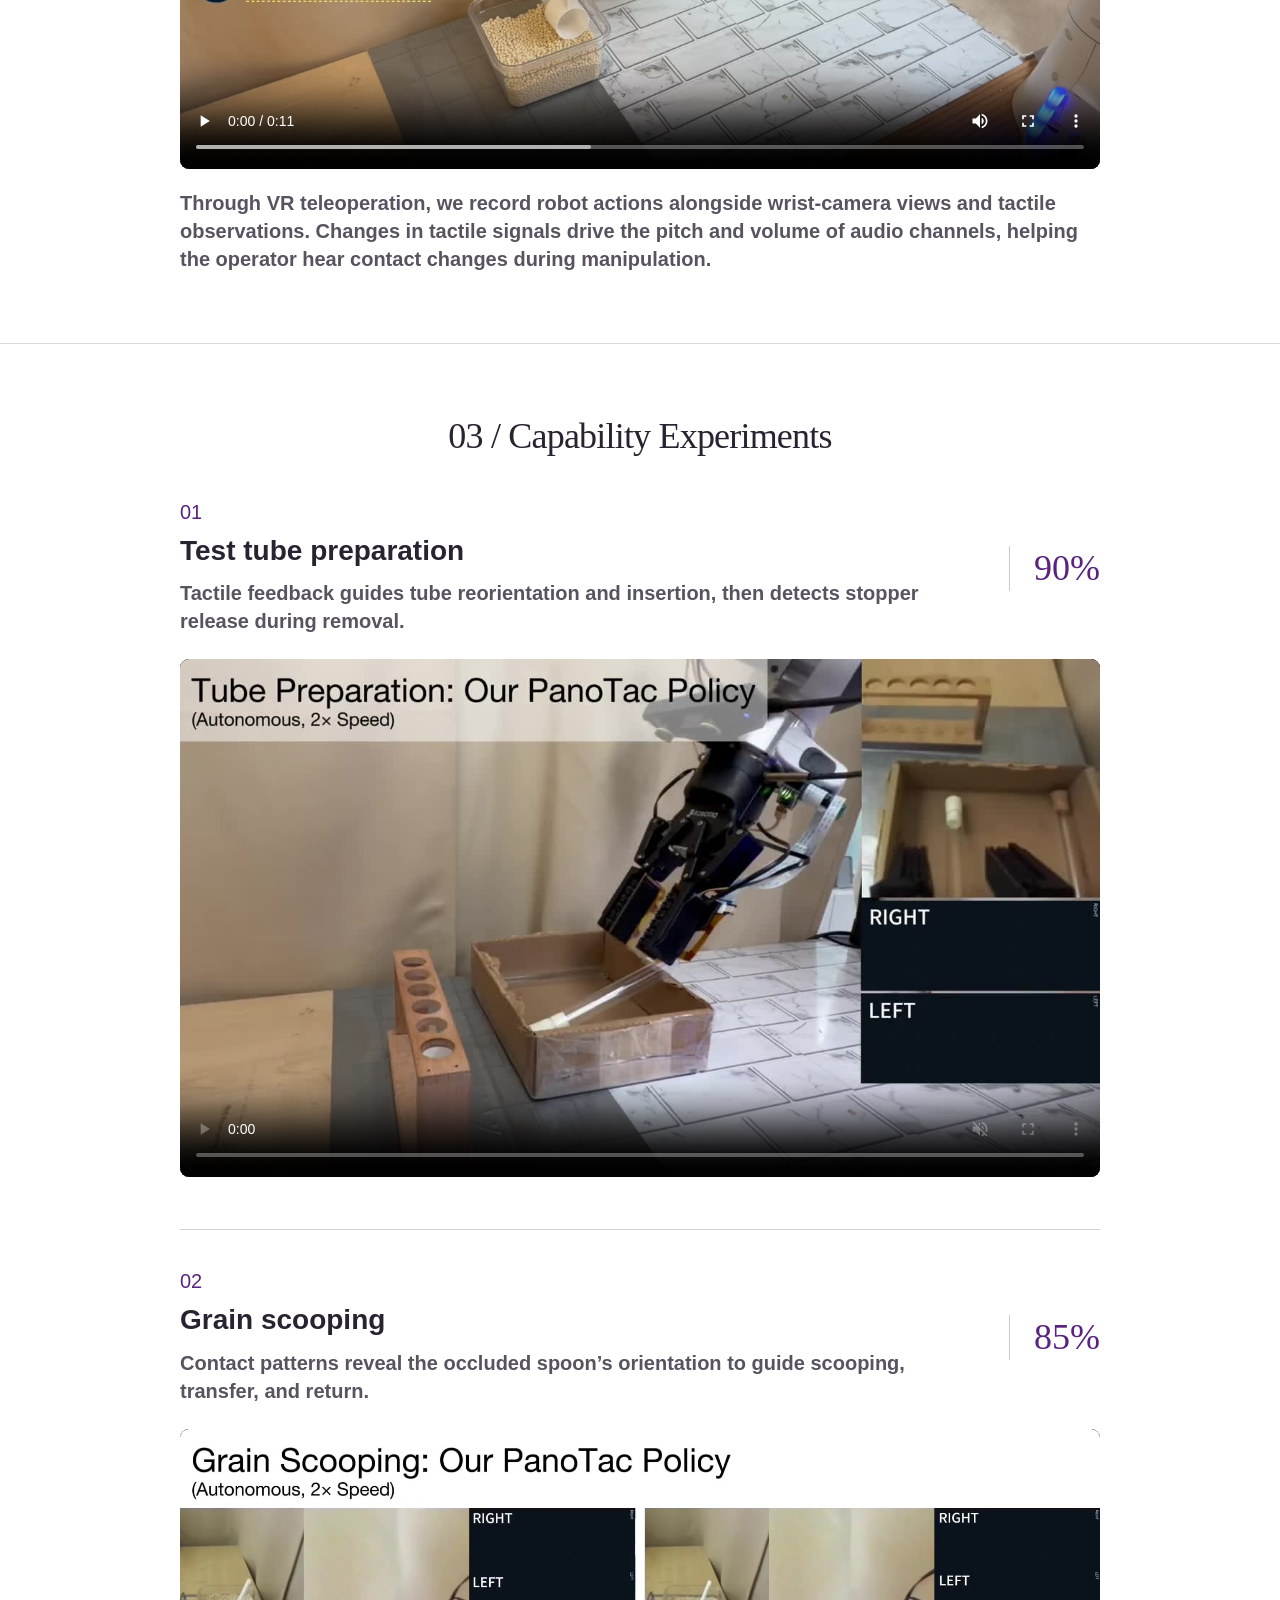
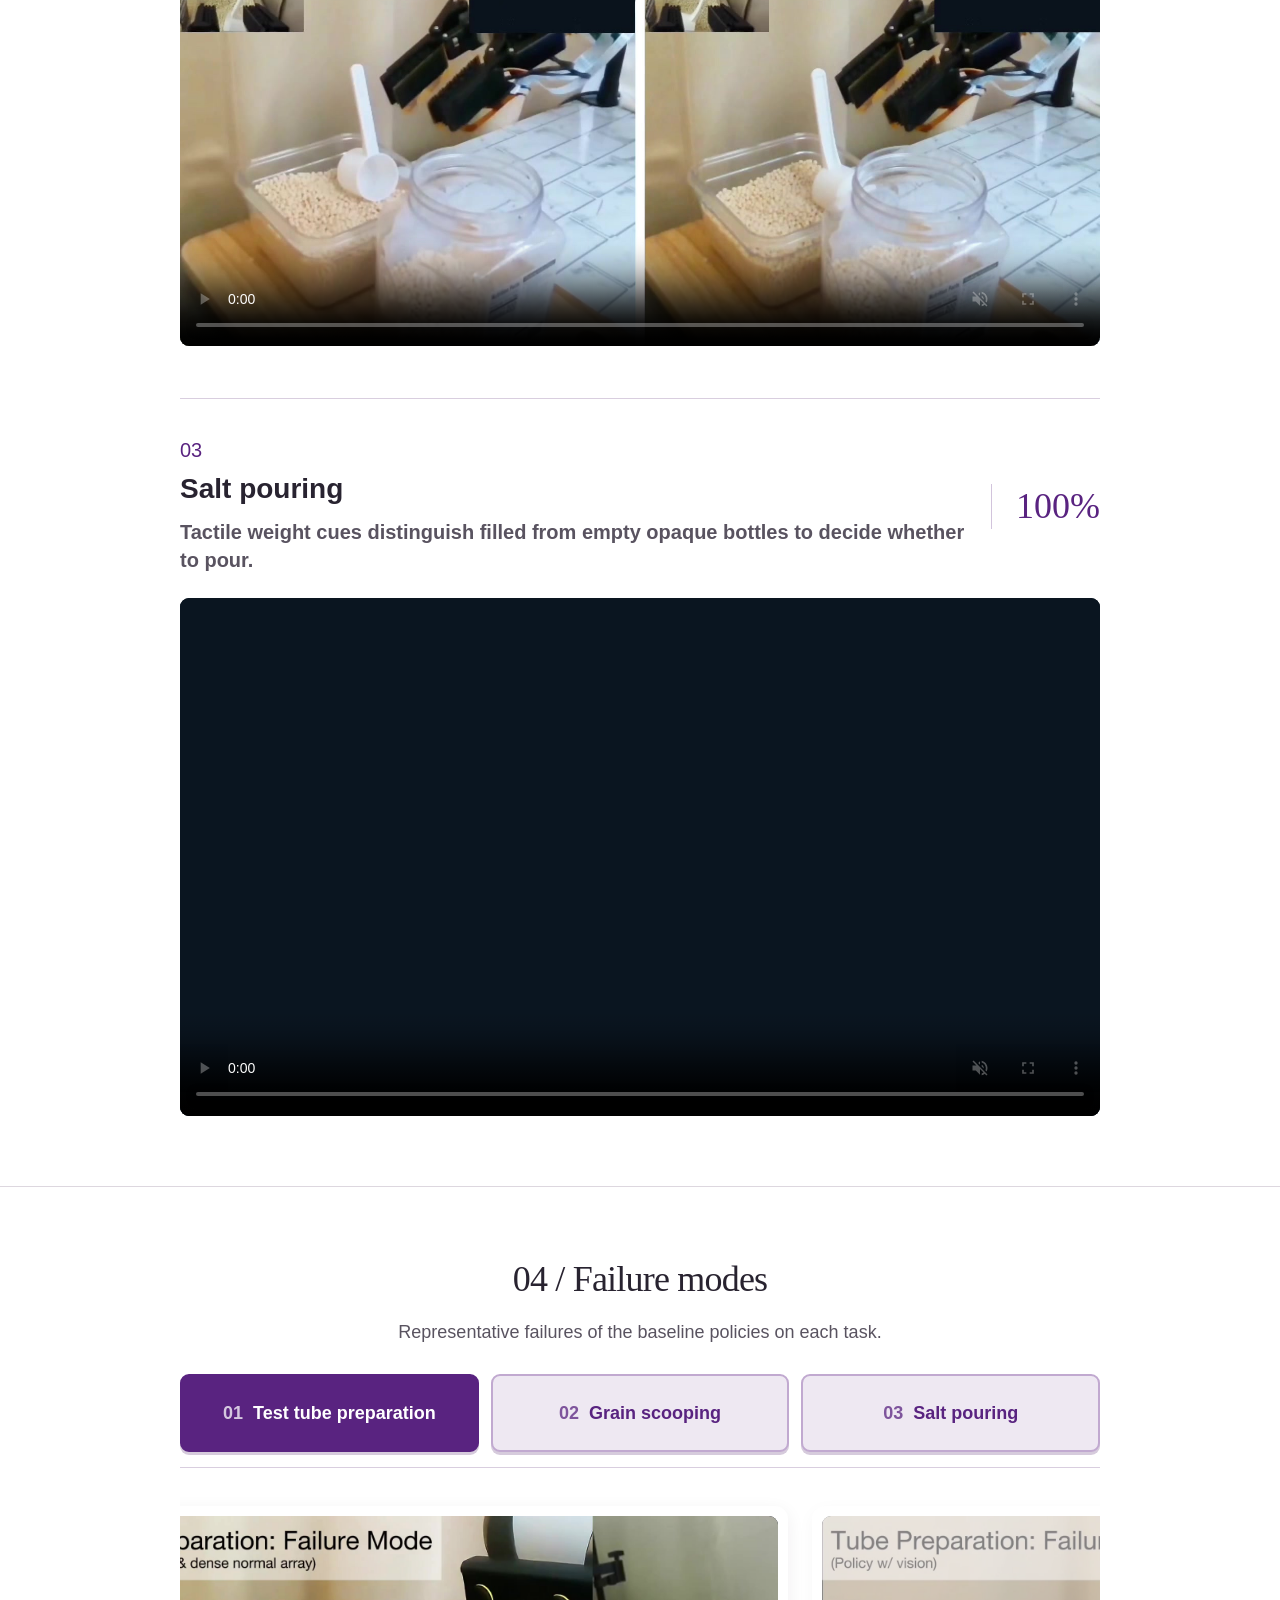
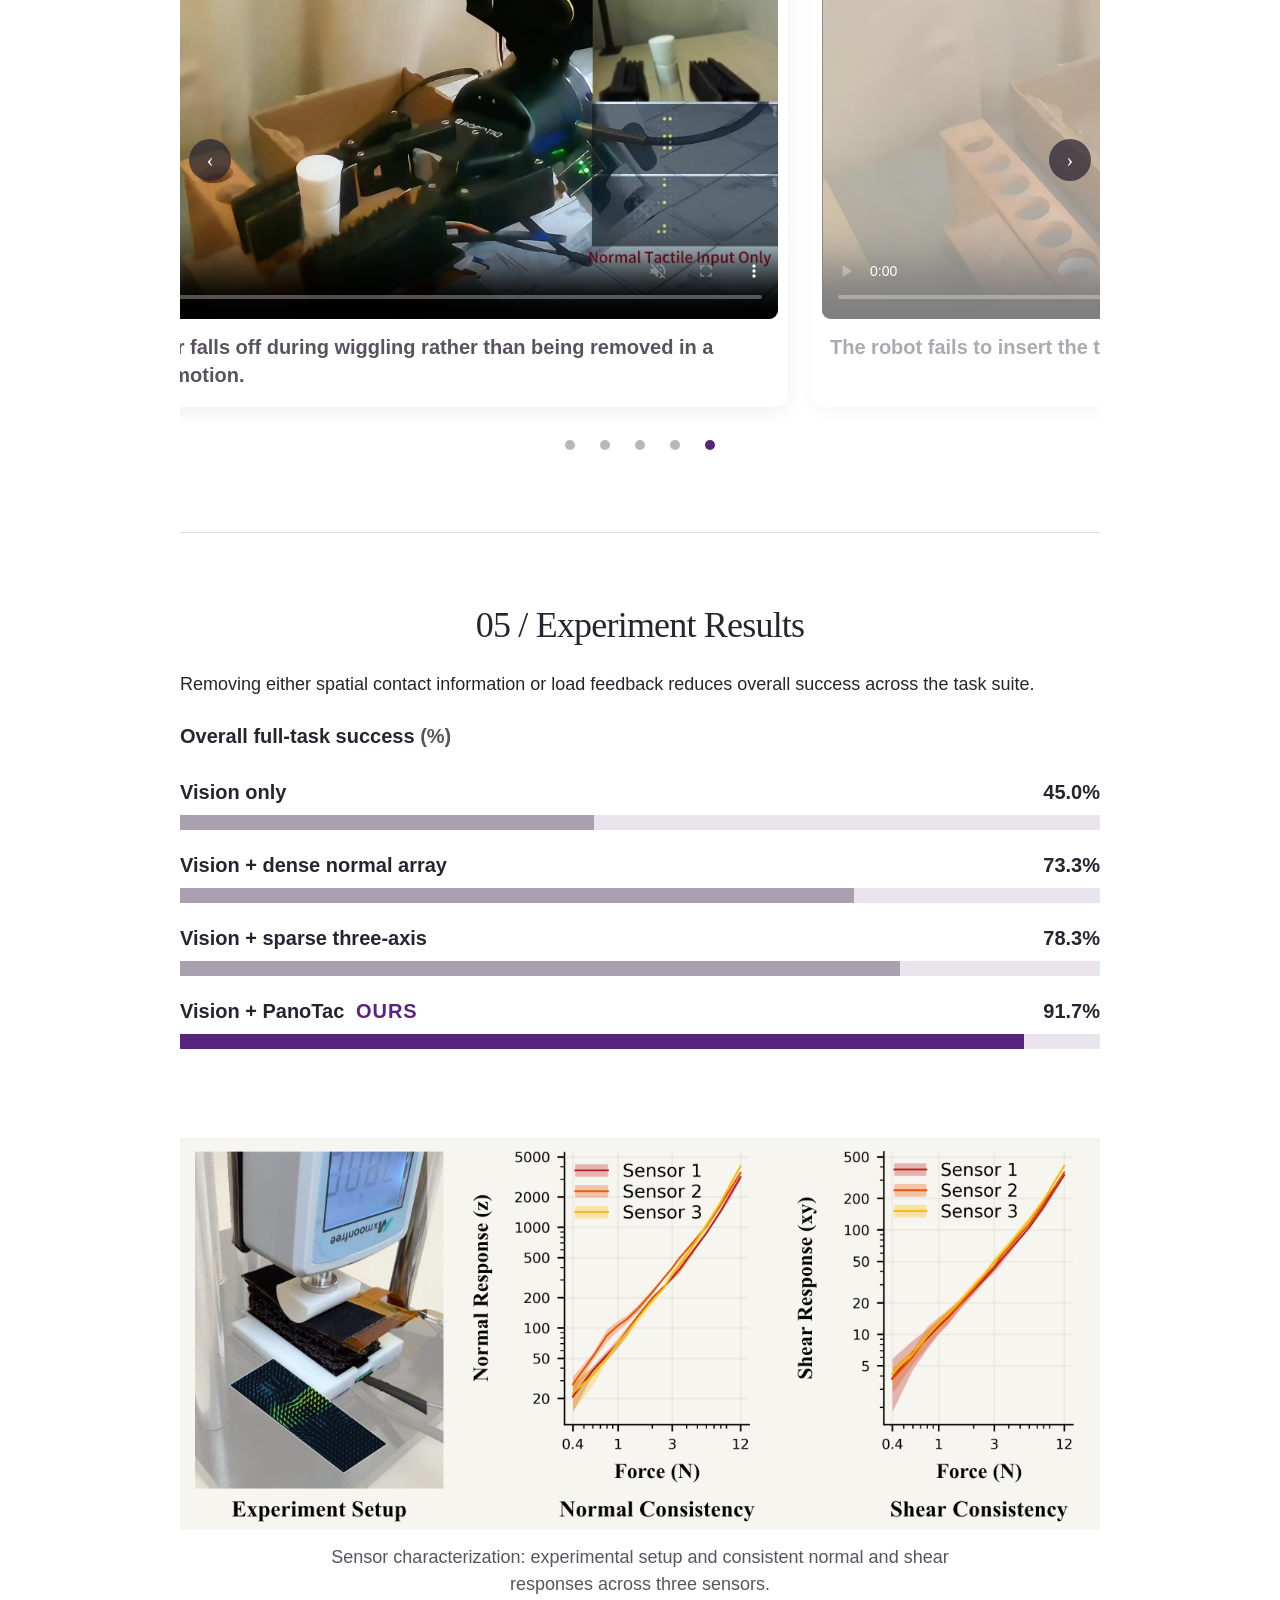
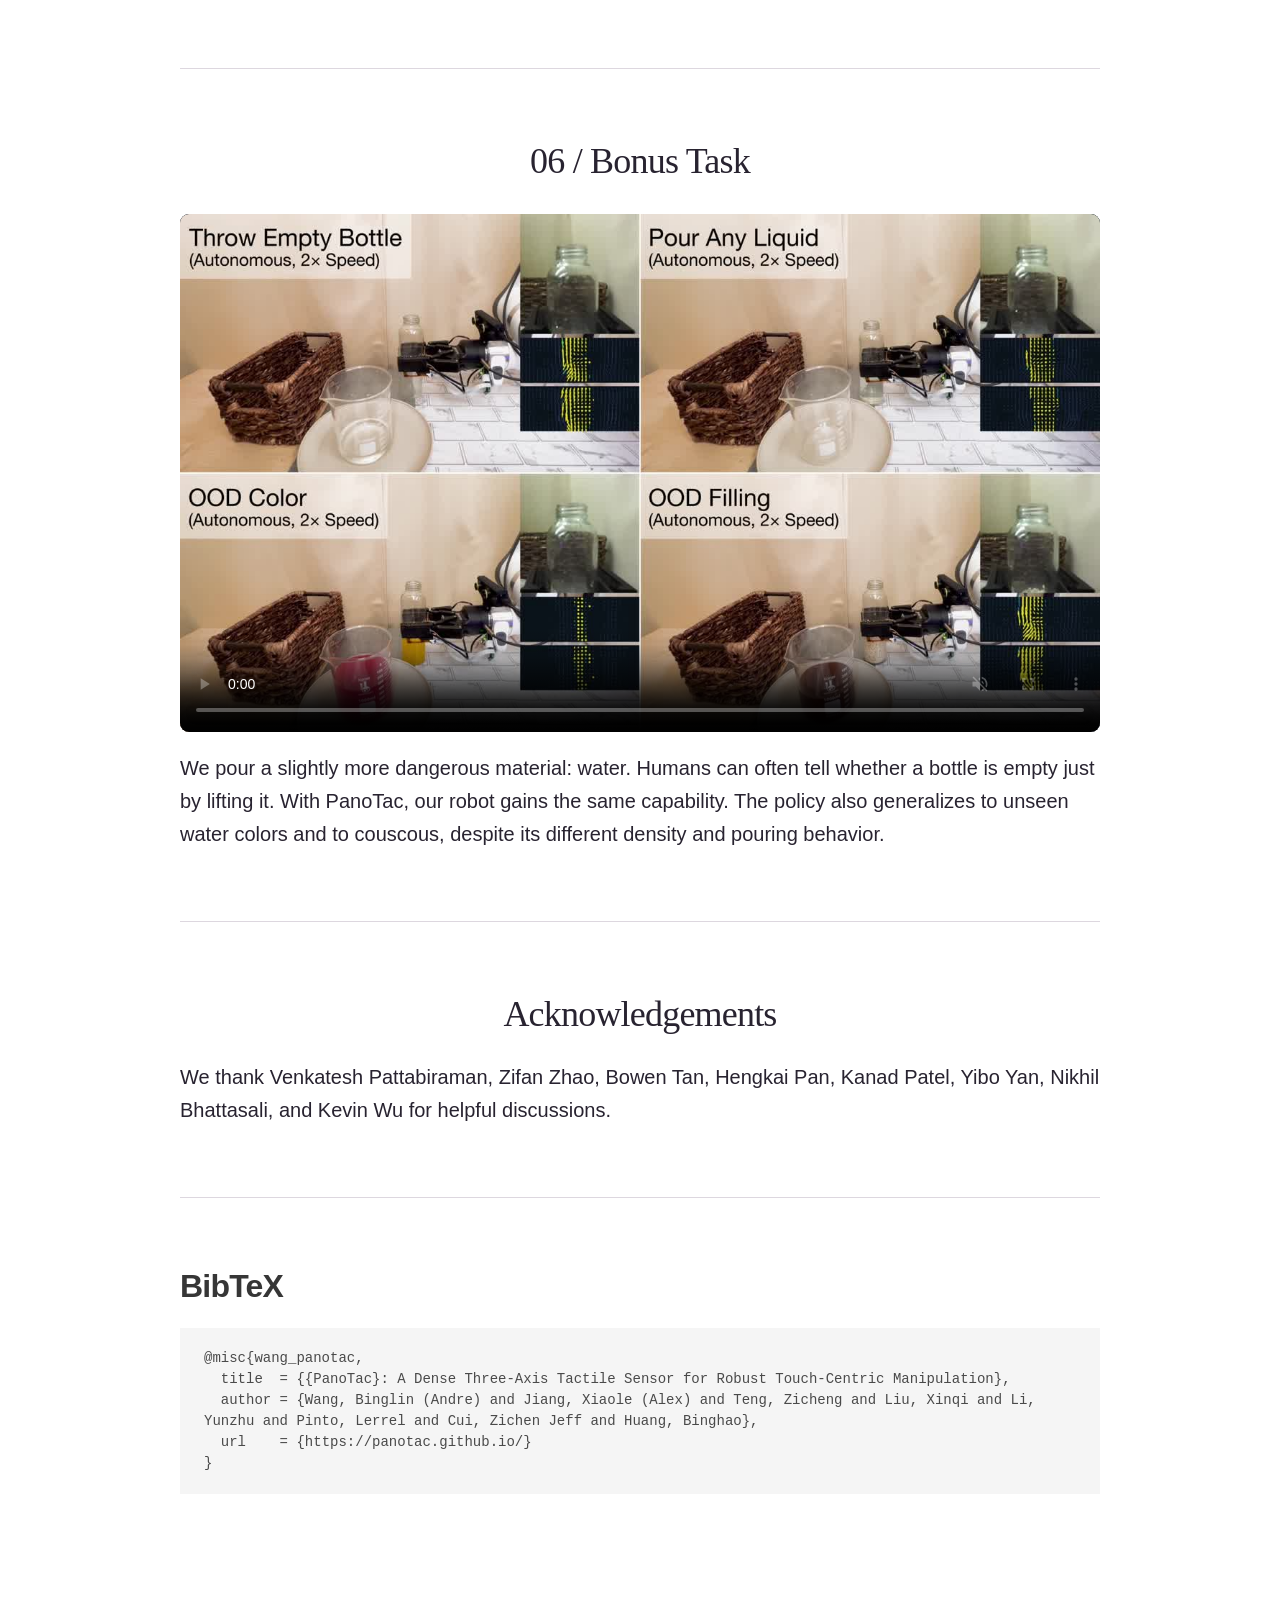
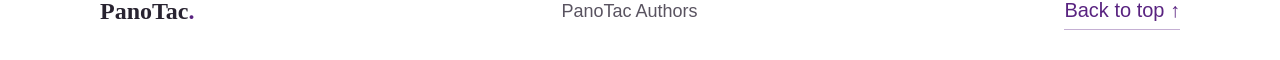
==== commit d837e316: "Show Coming soon within repository buttons then restore labels" ====
--- a/index.html
+++ b/index.html
@@ -12,7 +12,7 @@
   <link rel="apple-touch-icon" sizes="180x180" href="assets/images/panotac-apple-touch-icon.png?v=grid-arrows-yellow-v2">
   <link rel="stylesheet" href="typography.css?v=paper-title-v3">
 <link rel="stylesheet" href="styles.css?v=resource-release-nov2026">
-  <script src="script.js?v=resource-release-dismiss-v2" defer></script>
+  <script src="script.js?v=resource-button-coming-soon-v3" defer></script>
   <link rel="stylesheet" href="https://cdn.jsdelivr.net/gh/jpswalsh/academicons@1/css/academicons.min.css">
   <style>
     .summary-video{padding-bottom:68px}
@@ -71,10 +71,9 @@
       <a class="paper-resource" href="assets/papers/panotac.pdf" target="_blank" rel="noopener noreferrer" data-resource="pdf"><svg viewBox="0 0 24 24" fill="none" stroke="currentColor" stroke-width="1.8" stroke-linecap="round" stroke-linejoin="round" aria-hidden="true"><path d="M14 2H6a2 2 0 0 0-2 2v16a2 2 0 0 0 2 2h12a2 2 0 0 0 2-2V8z"/><path d="M14 2v6h6M8 13h8M8 17h6"/></svg><span>PDF</span></a>
       <a class="paper-resource" href="https://arxiv.org/abs/2611.03520" target="_blank" rel="noopener noreferrer" data-resource="arxiv"><i class="ai ai-arxiv" aria-hidden="true"></i><span>arXiv</span></a>
       <a class="paper-resource" href="https://x.com/binghao_huang/status/2117646124806701299" target="_blank" rel="noopener noreferrer" data-resource="twitter"><svg viewBox="0 0 24 24" aria-hidden="true" focusable="false"><path fill="currentColor" d="M18.901 1.153h3.68l-8.04 9.19L24 22.846h-7.406l-5.8-7.584-6.64 7.584H.47l8.6-9.835L0 1.154h7.594l5.243 6.932zM17.61 20.644h2.039L6.486 3.24H4.298z"/></svg><span>X</span></a>
-      <button class="paper-resource" type="button" data-resource="method" aria-controls="resource-release-note"><svg class="svg-inline--fa fa-github fa-w-16" aria-hidden="true" focusable="false" data-prefix="fab" data-icon="github" role="img" xmlns="http://www.w3.org/2000/svg" viewBox="0 0 496 512" data-fa-i2svg=""><path fill="currentColor" d="M165.9 397.4c0 2-2.3 3.6-5.2 3.6-3.3.3-5.6-1.3-5.6-3.6 0-2 2.3-3.6 5.2-3.6 3-.3 5.6 1.3 5.6 3.6zm-31.1-4.5c-.7 2 1.3 4.3 4.3 4.9 2.6 1 5.6 0 6.2-2s-1.3-4.3-4.3-5.2c-2.6-.7-5.5.3-6.2 2.3zm44.2-1.7c-2.9.7-4.9 2.6-4.6 4.9.3 2 2.9 3.3 5.9 2.6 2.9-.7 4.9-2.6 4.6-4.6-.3-1.9-3-3.2-5.9-2.9zM244.8 8C106.1 8 0 113.3 0 252c0 110.9 69.8 205.8 169.5 239.2 12.8 2.3 17.3-5.6 17.3-12.1 0-6.2-.3-40.4-.3-61.4 0 0-70 15-84.7-29.8 0 0-11.4-29.1-27.8-36.6 0 0-22.9-15.7 1.6-15.4 0 0 24.9 2 38.6 25.8 21.9 38.6 58.6 27.5 72.9 20.9 2.3-16 8.8-27.1 16-33.7-55.9-6.2-112.3-14.3-112.3-110.5 0-27.5 7.6-41.3 23.6-58.9-2.6-6.5-11.1-33.3 2.6-67.9 20.9-6.5 69 27 69 27 20-5.6 41.5-8.5 62.8-8.5s42.8 2.9 62.8 8.5c0 0 48.1-33.6 69-27 13.7 34.7 5.2 61.4 2.6 67.9 16 17.7 25.8 31.5 25.8 58.9 0 96.5-58.9 104.2-114.8 110.5 9.2 7.9 17 22.9 17 46.4 0 33.7-.3 75.4-.3 83.6 0 6.5 4.6 14.4 17.3 12.1C428.2 457.8 496 362.9 496 252 496 113.3 383.5 8 244.8 8zM97.2 352.9c-1.3 1-1 3.3.7 5.2 1.6 1.6 3.9 2.3 5.2 1 1.3-1 1-3.3-.7-5.2-1.6-1.6-3.9-2.3-5.2-1zm-10.8-8.1c-.7 1.3.3 2.9 2.3 3.9 1.6 1 3.6.7 4.3-.7.7-1.3-.3-2.9-2.3-3.9-2-.6-3.6-.3-4.3.7zm32.4 35.6c-1.6 1.3-1 4.3 1.3 6.2 2.3 2.3 5.2 2.6 6.5 1 1.3-1.3.7-4.3-1.3-6.2-2.2-2.3-5.2-2.6-6.5-1zm-11.4-14.7c-1.6 1-1.6 3.6 0 5.9 1.6 2.3 4.3 3.3 5.6 2.3 1.6-1.3 1.6-3.9 0-6.2-1.4-2.3-4-3.3-5.6-2z"></path></svg><span>Method Code</span></button>
-      <button class="paper-resource" type="button" data-resource="hardware" aria-controls="resource-release-note"><svg class="svg-inline--fa fa-github fa-w-16" aria-hidden="true" focusable="false" data-prefix="fab" data-icon="github" role="img" xmlns="http://www.w3.org/2000/svg" viewBox="0 0 496 512" data-fa-i2svg=""><path fill="currentColor" d="M165.9 397.4c0 2-2.3 3.6-5.2 3.6-3.3.3-5.6-1.3-5.6-3.6 0-2 2.3-3.6 5.2-3.6 3-.3 5.6 1.3 5.6 3.6zm-31.1-4.5c-.7 2 1.3 4.3 4.3 4.9 2.6 1 5.6 0 6.2-2s-1.3-4.3-4.3-5.2c-2.6-.7-5.5.3-6.2 2.3zm44.2-1.7c-2.9.7-4.9 2.6-4.6 4.9.3 2 2.9 3.3 5.9 2.6 2.9-.7 4.9-2.6 4.6-4.6-.3-1.9-3-3.2-5.9-2.9zM244.8 8C106.1 8 0 113.3 0 252c0 110.9 69.8 205.8 169.5 239.2 12.8 2.3 17.3-5.6 17.3-12.1 0-6.2-.3-40.4-.3-61.4 0 0-70 15-84.7-29.8 0 0-11.4-29.1-27.8-36.6 0 0-22.9-15.7 1.6-15.4 0 0 24.9 2 38.6 25.8 21.9 38.6 58.6 27.5 72.9 20.9 2.3-16 8.8-27.1 16-33.7-55.9-6.2-112.3-14.3-112.3-110.5 0-27.5 7.6-41.3 23.6-58.9-2.6-6.5-11.1-33.3 2.6-67.9 20.9-6.5 69 27 69 27 20-5.6 41.5-8.5 62.8-8.5s42.8 2.9 62.8 8.5c0 0 48.1-33.6 69-27 13.7 34.7 5.2 61.4 2.6 67.9 16 17.7 25.8 31.5 25.8 58.9 0 96.5-58.9 104.2-114.8 110.5 9.2 7.9 17 22.9 17 46.4 0 33.7-.3 75.4-.3 83.6 0 6.5 4.6 14.4 17.3 12.1C428.2 457.8 496 362.9 496 252 496 113.3 383.5 8 244.8 8zM97.2 352.9c-1.3 1-1 3.3.7 5.2 1.6 1.6 3.9 2.3 5.2 1 1.3-1 1-3.3-.7-5.2-1.6-1.6-3.9-2.3-5.2-1zm-10.8-8.1c-.7 1.3.3 2.9 2.3 3.9 1.6 1 3.6.7 4.3-.7.7-1.3-.3-2.9-2.3-3.9-2-.6-3.6-.3-4.3.7zm32.4 35.6c-1.6 1.3-1 4.3 1.3 6.2 2.3 2.3 5.2 2.6 6.5 1 1.3-1.3.7-4.3-1.3-6.2-2.2-2.3-5.2-2.6-6.5-1zm-11.4-14.7c-1.6 1-1.6 3.6 0 5.9 1.6 2.3 4.3 3.3 5.6 2.3 1.6-1.3 1.6-3.9 0-6.2-1.4-2.3-4-3.3-5.6-2z"></path></svg><span>Hardware Repo</span></button>
+      <button class="paper-resource" type="button" data-resource="method"><svg class="svg-inline--fa fa-github fa-w-16" aria-hidden="true" focusable="false" data-prefix="fab" data-icon="github" role="img" xmlns="http://www.w3.org/2000/svg" viewBox="0 0 496 512" data-fa-i2svg=""><path fill="currentColor" d="M165.9 397.4c0 2-2.3 3.6-5.2 3.6-3.3.3-5.6-1.3-5.6-3.6 0-2 2.3-3.6 5.2-3.6 3-.3 5.6 1.3 5.6 3.6zm-31.1-4.5c-.7 2 1.3 4.3 4.3 4.9 2.6 1 5.6 0 6.2-2s-1.3-4.3-4.3-5.2c-2.6-.7-5.5.3-6.2 2.3zm44.2-1.7c-2.9.7-4.9 2.6-4.6 4.9.3 2 2.9 3.3 5.9 2.6 2.9-.7 4.9-2.6 4.6-4.6-.3-1.9-3-3.2-5.9-2.9zM244.8 8C106.1 8 0 113.3 0 252c0 110.9 69.8 205.8 169.5 239.2 12.8 2.3 17.3-5.6 17.3-12.1 0-6.2-.3-40.4-.3-61.4 0 0-70 15-84.7-29.8 0 0-11.4-29.1-27.8-36.6 0 0-22.9-15.7 1.6-15.4 0 0 24.9 2 38.6 25.8 21.9 38.6 58.6 27.5 72.9 20.9 2.3-16 8.8-27.1 16-33.7-55.9-6.2-112.3-14.3-112.3-110.5 0-27.5 7.6-41.3 23.6-58.9-2.6-6.5-11.1-33.3 2.6-67.9 20.9-6.5 69 27 69 27 20-5.6 41.5-8.5 62.8-8.5s42.8 2.9 62.8 8.5c0 0 48.1-33.6 69-27 13.7 34.7 5.2 61.4 2.6 67.9 16 17.7 25.8 31.5 25.8 58.9 0 96.5-58.9 104.2-114.8 110.5 9.2 7.9 17 22.9 17 46.4 0 33.7-.3 75.4-.3 83.6 0 6.5 4.6 14.4 17.3 12.1C428.2 457.8 496 362.9 496 252 496 113.3 383.5 8 244.8 8zM97.2 352.9c-1.3 1-1 3.3.7 5.2 1.6 1.6 3.9 2.3 5.2 1 1.3-1 1-3.3-.7-5.2-1.6-1.6-3.9-2.3-5.2-1zm-10.8-8.1c-.7 1.3.3 2.9 2.3 3.9 1.6 1 3.6.7 4.3-.7.7-1.3-.3-2.9-2.3-3.9-2-.6-3.6-.3-4.3.7zm32.4 35.6c-1.6 1.3-1 4.3 1.3 6.2 2.3 2.3 5.2 2.6 6.5 1 1.3-1.3.7-4.3-1.3-6.2-2.2-2.3-5.2-2.6-6.5-1zm-11.4-14.7c-1.6 1-1.6 3.6 0 5.9 1.6 2.3 4.3 3.3 5.6 2.3 1.6-1.3 1.6-3.9 0-6.2-1.4-2.3-4-3.3-5.6-2z"></path></svg><span>Method Code</span></button>
+      <button class="paper-resource" type="button" data-resource="hardware"><svg class="svg-inline--fa fa-github fa-w-16" aria-hidden="true" focusable="false" data-prefix="fab" data-icon="github" role="img" xmlns="http://www.w3.org/2000/svg" viewBox="0 0 496 512" data-fa-i2svg=""><path fill="currentColor" d="M165.9 397.4c0 2-2.3 3.6-5.2 3.6-3.3.3-5.6-1.3-5.6-3.6 0-2 2.3-3.6 5.2-3.6 3-.3 5.6 1.3 5.6 3.6zm-31.1-4.5c-.7 2 1.3 4.3 4.3 4.9 2.6 1 5.6 0 6.2-2s-1.3-4.3-4.3-5.2c-2.6-.7-5.5.3-6.2 2.3zm44.2-1.7c-2.9.7-4.9 2.6-4.6 4.9.3 2 2.9 3.3 5.9 2.6 2.9-.7 4.9-2.6 4.6-4.6-.3-1.9-3-3.2-5.9-2.9zM244.8 8C106.1 8 0 113.3 0 252c0 110.9 69.8 205.8 169.5 239.2 12.8 2.3 17.3-5.6 17.3-12.1 0-6.2-.3-40.4-.3-61.4 0 0-70 15-84.7-29.8 0 0-11.4-29.1-27.8-36.6 0 0-22.9-15.7 1.6-15.4 0 0 24.9 2 38.6 25.8 21.9 38.6 58.6 27.5 72.9 20.9 2.3-16 8.8-27.1 16-33.7-55.9-6.2-112.3-14.3-112.3-110.5 0-27.5 7.6-41.3 23.6-58.9-2.6-6.5-11.1-33.3 2.6-67.9 20.9-6.5 69 27 69 27 20-5.6 41.5-8.5 62.8-8.5s42.8 2.9 62.8 8.5c0 0 48.1-33.6 69-27 13.7 34.7 5.2 61.4 2.6 67.9 16 17.7 25.8 31.5 25.8 58.9 0 96.5-58.9 104.2-114.8 110.5 9.2 7.9 17 22.9 17 46.4 0 33.7-.3 75.4-.3 83.6 0 6.5 4.6 14.4 17.3 12.1C428.2 457.8 496 362.9 496 252 496 113.3 383.5 8 244.8 8zM97.2 352.9c-1.3 1-1 3.3.7 5.2 1.6 1.6 3.9 2.3 5.2 1 1.3-1 1-3.3-.7-5.2-1.6-1.6-3.9-2.3-5.2-1zm-10.8-8.1c-.7 1.3.3 2.9 2.3 3.9 1.6 1 3.6.7 4.3-.7.7-1.3-.3-2.9-2.3-3.9-2-.6-3.6-.3-4.3.7zm32.4 35.6c-1.6 1.3-1 4.3 1.3 6.2 2.3 2.3 5.2 2.6 6.5 1 1.3-1.3.7-4.3-1.3-6.2-2.2-2.3-5.2-2.6-6.5-1zm-11.4-14.7c-1.6 1-1.6 3.6 0 5.9 1.6 2.3 4.3 3.3 5.6 2.3 1.6-1.3 1.6-3.9 0-6.2-1.4-2.3-4-3.3-5.6-2z"></path></svg><span>Hardware Repo</span></button>
     </nav>
-    <p id="resource-release-note" class="paper-resources-note" role="status" hidden></p>
     <figure class="hero-figure" aria-labelledby="teaser-intro">
       <div class="teaser-panel-labels"><span>External Camera (not policy input)</span><span>Tactile visualization</span></div>
       <div class="video-frame teaser-video">
